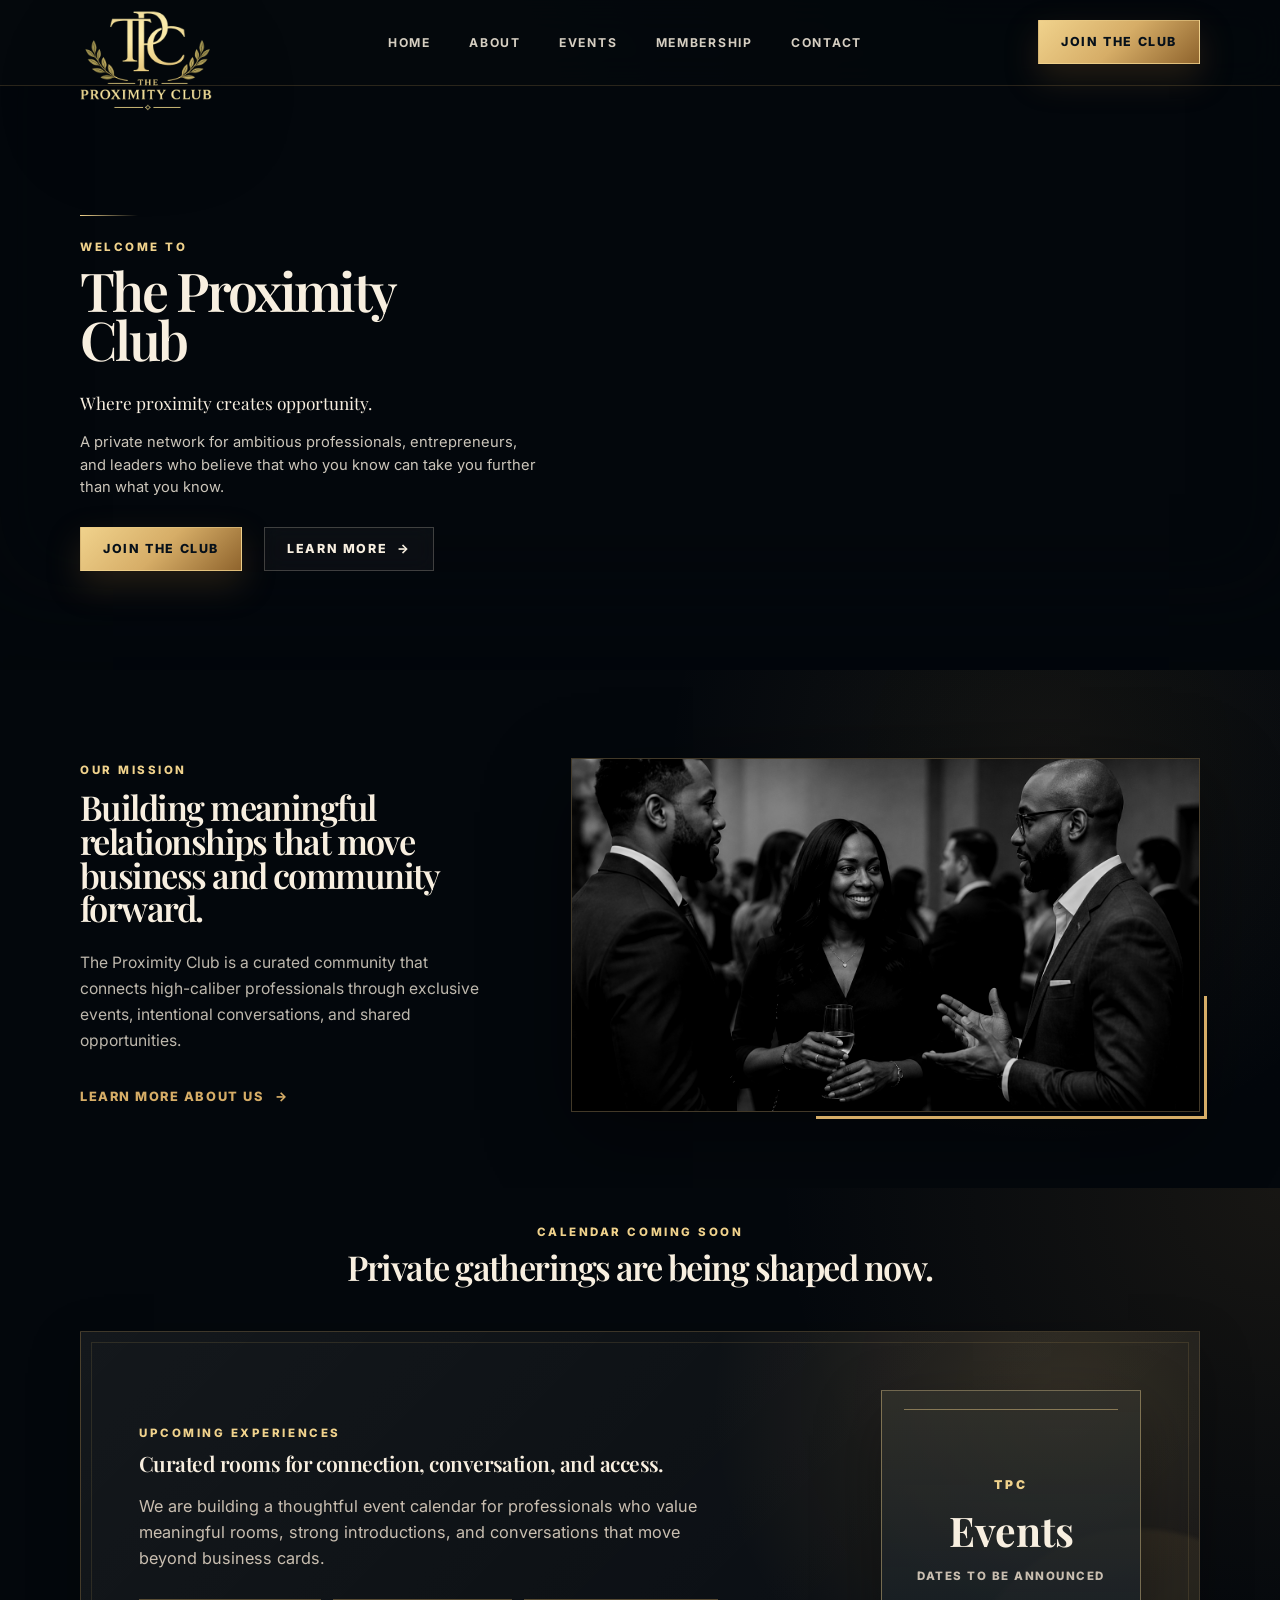
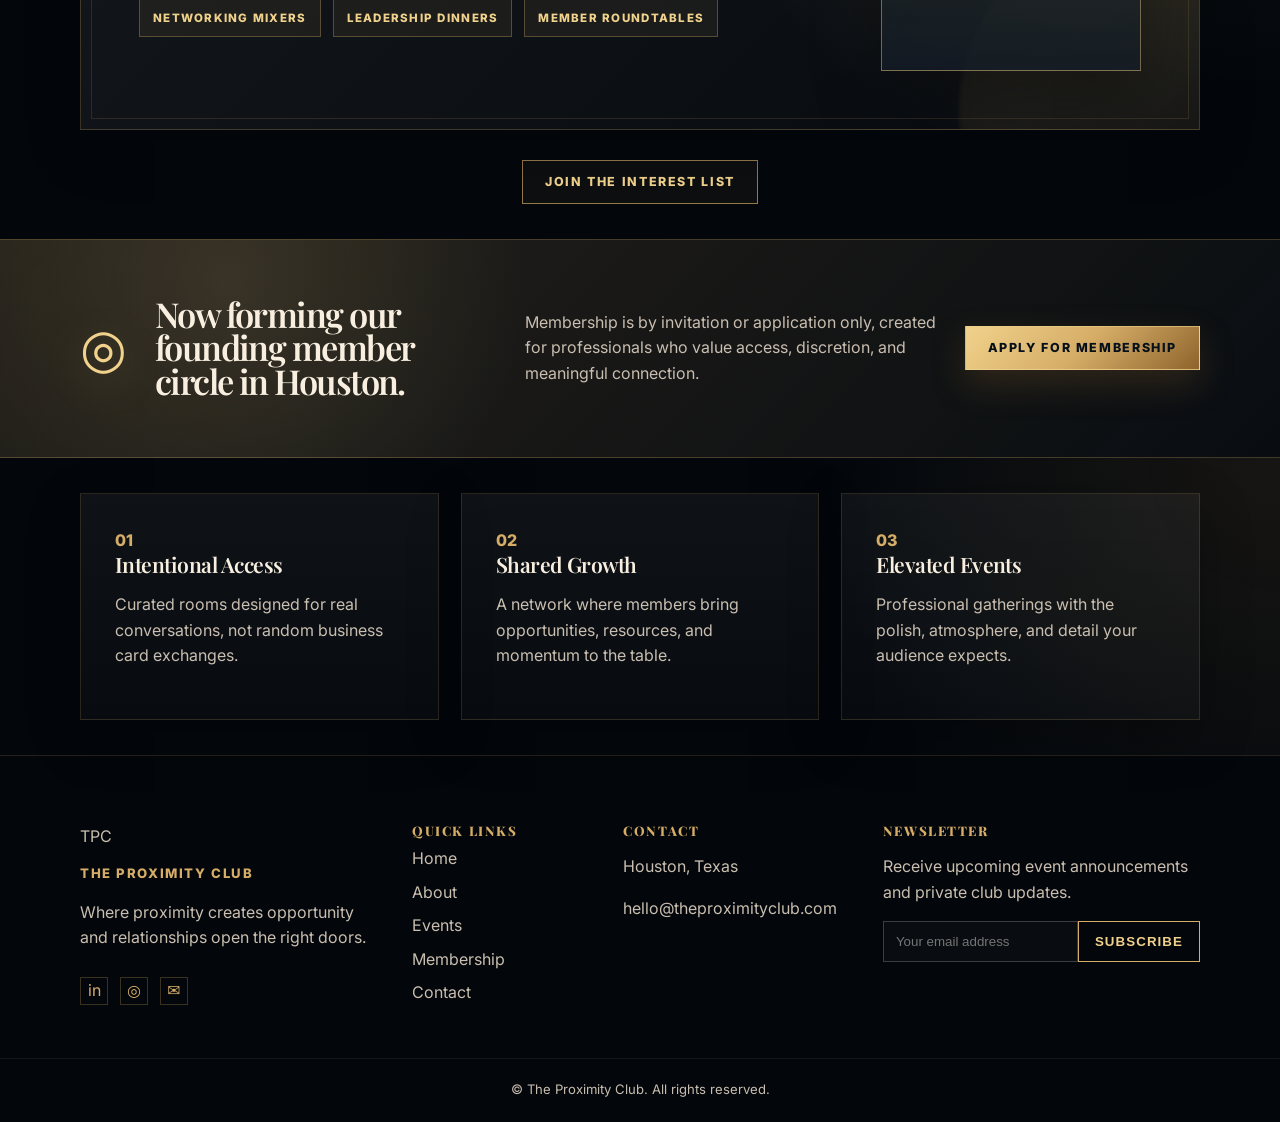
==== index.html @ 85648839 "Revise mission section, add image & .gitignore Update the About/Mission section content and layout: " ====
<!DOCTYPE html>
<html lang="en">
<head>
  <meta charset="UTF-8" />
  <meta name="viewport" content="width=device-width, initial-scale=1.0" />
  <meta name="description" content="The Proximity Club is a curated professional network built around meaningful relationships, intentional events, and shared opportunity." />
  <meta name="theme-color" content="#03070c" />
  <title>The Proximity Club</title>
  <link rel="preconnect" href="https://fonts.googleapis.com">
  <link rel="preconnect" href="https://fonts.gstatic.com" crossorigin>
  <link href="https://fonts.googleapis.com/css2?family=Inter:wght@400;500;600;700;800&family=Playfair+Display:wght@500;600;700&display=swap" rel="stylesheet">
  <link rel="stylesheet" href="styles.css" />
</head>
<body>
  <header class="site-header">
    <a class="brand brand-overlap" href="#home" aria-label="The Proximity Club Home">
      <img class="brand-logo" src="assets/goldLogo.png" alt="The Proximity Club" />
    </a>

    <button class="nav-toggle" aria-label="Open navigation" aria-expanded="false">☰</button>

    <nav class="site-nav" aria-label="Main navigation">
      <a href="#home">Home</a>
      <a href="#about">About</a>
      <a href="#events">Events</a>
      <a href="#membership">Membership</a>
      <a href="#contact">Contact</a>
    </nav>

    <a class="header-cta" href="#membership">Join the Club</a>
  </header>

  <main>
    <section id="home" class="hero section-dark">
      <video class="hero-video" autoplay muted loop playsinline aria-hidden="true">
        <source src="assets/websiteHomeVideo.mp4" type="video/mp4" />
      </video>
      <div class="hero-overlay"></div>
      <div class="hero-content reveal">
        <p class="eyebrow">Welcome to</p>
        <h1><span>The Proximity</span><span>Club</span></h1>
        <p class="hero-tagline">Where proximity creates opportunity.</p>
        <p class="hero-copy">A private network for ambitious professionals, entrepreneurs, and leaders who believe that who you know can take you further than what you know.</p>
        <div class="hero-actions">
          <a class="btn btn-primary" href="#membership">Join the Club</a>
          <a class="btn btn-ghost" href="#about">Learn More <span aria-hidden="true">→</span></a>
        </div>
      </div>
    </section>

    <section id="about" class="mission section-dark">
      <div class="section-shell mission-grid">
        <div class="mission-copy reveal">
          <p class="eyebrow">Our Mission</p>
          <h2>Building meaningful relationships that move business and community forward.</h2>
          <p>The Proximity Club is a curated community that connects high-caliber professionals through exclusive events, intentional conversations, and shared opportunities.</p>
          <a class="text-link" href="#membership">Learn More About Us <span aria-hidden="true">→</span></a>
        </div>

        <div class="mission-image-card reveal">
          <img src="assets/TPC_conversationImage.png" alt="Professionals networking at an upscale private event" />
        </div>
      </div>
    </section>

    <section id="events" class="events section-dark">
      <div class="section-shell reveal">
        <p class="eyebrow center">Calendar Coming Soon</p>
        <h2 class="center">Private gatherings are being shaped now.</h2>

        <div class="event-placeholder reveal">
          <div class="event-placeholder-main">
            <p class="eyebrow">Upcoming Experiences</p>
            <h3>Curated rooms for connection, conversation, and access.</h3>
            <p>
              We are building a thoughtful event calendar for professionals who value meaningful rooms, strong introductions, and conversations that move beyond business cards.
            </p>
            <div class="event-pill-row" aria-label="Planned event formats">
              <span>Networking Mixers</span>
              <span>Leadership Dinners</span>
              <span>Member Roundtables</span>
            </div>
          </div>

          <div class="event-placeholder-calendar" aria-hidden="true">
            <span class="calendar-label">TPC</span>
            <strong>Events</strong>
            <em>Dates To Be Announced</em>
          </div>
        </div>

        <div class="center button-row">
          <a class="btn btn-outline" href="#membership">Join the Interest List</a>
        </div>
      </div>
    </section>

    <section id="membership" class="membership-band">
      <div class="section-shell membership-content reveal">
        <div class="membership-icon" aria-hidden="true">◎</div>
        <h2>Now forming our founding member circle in Houston.</h2>
        <p>Membership is by invitation or application only, created for professionals who value access, discretion, and meaningful connection.</p>
        <a class="btn btn-primary" href="mailto:hello@theproximityclub.com?subject=Membership%20Interest%20-%20The%20Proximity%20Club">Apply for Membership</a>
      </div>
    </section>

    <section class="values section-dark">
      <div class="section-shell values-grid reveal">
        <article>
          <span>01</span>
          <h3>Intentional Access</h3>
          <p>Curated rooms designed for real conversations, not random business card exchanges.</p>
        </article>
        <article>
          <span>02</span>
          <h3>Shared Growth</h3>
          <p>A network where members bring opportunities, resources, and momentum to the table.</p>
        </article>
        <article>
          <span>03</span>
          <h3>Elevated Events</h3>
          <p>Professional gatherings with the polish, atmosphere, and detail your audience expects.</p>
        </article>
      </div>
    </section>
  </main>

  <footer id="contact" class="site-footer">
    <div class="footer-shell">
      <div>
        <div class="footer-logo">TPC</div>
        <p class="footer-brand">The Proximity Club</p>
        <p>Where proximity creates opportunity and relationships open the right doors.</p>
        <div class="social-row" aria-label="Social links">
          <a href="#" aria-label="LinkedIn">in</a>
          <a href="#" aria-label="Instagram">◎</a>
          <a href="mailto:hello@theproximityclub.com" aria-label="Email">✉</a>
        </div>
      </div>

      <div>
        <h3>Quick Links</h3>
        <a href="#home">Home</a>
        <a href="#about">About</a>
        <a href="#events">Events</a>
        <a href="#membership">Membership</a>
        <a href="#contact">Contact</a>
      </div>

      <div>
        <h3>Contact</h3>
        <p>Houston, Texas</p>
        <p><a href="mailto:hello@theproximityclub.com">hello@theproximityclub.com</a></p>
      </div>

      <div>
        <h3>Newsletter</h3>
        <p>Receive upcoming event announcements and private club updates.</p>
        <form class="newsletter" name="newsletter" onsubmit="return false;">
          <input type="email" placeholder="Your email address" aria-label="Email address" />
          <button type="submit">Subscribe</button>
        </form>
      </div>
    </div>
    <p class="copyright">© <span id="year"></span> The Proximity Club. All rights reserved.</p>
  </footer>

  <script src="script.js"></script>
</body>
</html>
---- styles.css ----
:root {
  --navy-950: #03070c;
  --navy-900: #07111b;
  --navy-800: #0d1a26;
  --navy-700: #122436;
  --cream: #f8efe0;
  --muted: #c9beb0;
  --muted-soft: #8f8578;
  --gold: #d6ad67;
  --gold-light: #f0d28c;
  --gold-dark: #8f642d;
  --line: rgba(214, 173, 103, 0.26);
  --line-soft: rgba(255, 255, 255, 0.09);
  --white: #ffffff;
  --shadow: 0 30px 90px rgba(0, 0, 0, 0.48);
  --shadow-soft: 0 18px 48px rgba(0, 0, 0, 0.28);
}

* { box-sizing: border-box; }
html { scroll-behavior: smooth; }
body {
  margin: 0;
  background:
    radial-gradient(circle at 18% 8%, rgba(214, 173, 103, 0.12), transparent 28%),
    radial-gradient(circle at 84% 24%, rgba(255, 255, 255, 0.045), transparent 30%),
    var(--navy-950);
  color: var(--cream);
  font-family: Inter, system-ui, -apple-system, BlinkMacSystemFont, "Segoe UI", sans-serif;
  line-height: 1.6;
}

a { color: inherit; text-decoration: none; }
img { max-width: 100%; display: block; }

::selection {
  background: rgba(214, 173, 103, 0.32);
  color: var(--cream);
}

.site-header {
  position: sticky;
  top: 0;
  z-index: 20;
  display: flex;
  align-items: center;
  justify-content: space-between;
  gap: 24px;
  padding: 14px max(28px, calc((100vw - 1120px) / 2));
  background: rgba(3, 7, 12, 0.88);
  border-bottom: 1px solid rgba(214, 173, 103, 0.18);
  backdrop-filter: blur(16px);
  overflow: visible;
  min-height: 76px;
}

.brand {
  display: inline-flex;
  align-items: center;
  gap: 14px;
  min-width: max-content;
  flex-shrink: 0;
  position: relative;
  z-index: 30;
}

.brand-overlap {
  align-self: flex-start;
  margin-top: -6px;
  margin-bottom: -38px;
}

.brand-wordmark {
  transform: translateY(-1px);
}

.brand-tpc {
  font-family: "Playfair Display", serif;
  color: var(--gold-light);
  font-size: clamp(2.1rem, 3.6vw, 3.15rem);
  line-height: 0.9;
  letter-spacing: -0.075em;
}
.brand-logo {
  display: block;
  width: 132px;
  height: auto;
  object-fit: contain;
  transform: translateY(2px);
  filter: drop-shadow(0 24px 42px rgba(0, 0, 0, 0.52));
  position: relative;
  z-index: 31;
}
.brand-divider {
  width: 1px;
  height: 34px;
  background: var(--gold);
  opacity: 0.58;
}
.brand-name {
  color: var(--gold-light);
  text-transform: uppercase;
  letter-spacing: 0.2em;
  font-weight: 700;
  font-size: 0.82rem;
  white-space: nowrap;
}

.site-nav {
  display: flex;
  align-items: center;
  gap: clamp(18px, 3vw, 40px);
  font-size: 0.76rem;
  text-transform: uppercase;
  font-weight: 700;
  letter-spacing: 0.14em;
}
.site-nav a { color: var(--cream); opacity: 0.86; transition: color .2s ease, opacity .2s ease; }
.site-nav a:hover { color: var(--gold); opacity: 1; }
.nav-toggle { display: none; background: none; color: var(--cream); border: 1px solid var(--line); font-size: 1.4rem; padding: 6px 10px; }

.header-cta, .btn {
  display: inline-flex;
  align-items: center;
  justify-content: center;
  gap: 10px;
  min-height: 44px;
  padding: 0 22px;
  text-transform: uppercase;
  letter-spacing: 0.13em;
  font-weight: 800;
  font-size: 0.78rem;
  transition: transform .2s ease, border-color .2s ease, background .2s ease, box-shadow .2s ease, color .2s ease;
}
.header-cta, .btn-primary {
  background: linear-gradient(135deg, var(--gold-light), var(--gold), var(--gold-dark));
  color: #06101a;
  border: 1px solid rgba(240, 210, 140, 0.7);
  box-shadow: 0 14px 34px rgba(143, 100, 45, 0.26);
}
.btn:hover, .header-cta:hover {
  transform: translateY(-2px);
  box-shadow: 0 18px 44px rgba(143, 100, 45, 0.34);
}
.btn-ghost {
  color: var(--cream);
  border: 1px solid rgba(248, 239, 224, 0.22);
  background: rgba(255, 255, 255, 0.035);
  backdrop-filter: blur(10px);
}
.btn-ghost:hover {
  border-color: rgba(214, 173, 103, 0.55);
  color: var(--gold-light);
}
.btn-outline {
  border: 1px solid rgba(214, 173, 103, 0.68);
  color: var(--gold-light);
  background: rgba(214, 173, 103, 0.04);
}
.btn-outline:hover {
  background: rgba(214, 173, 103, 0.11);
  border-color: var(--gold-light);
}

.section-dark { background: radial-gradient(circle at top right, rgba(201, 155, 85, 0.10), transparent 35%), var(--navy-950); }
.section-shell { width: min(1120px, calc(100% - 40px)); margin: 0 auto; }

.hero {
  position: relative;
  min-height: 585px;
  display: flex;
  align-items: center;
  padding: 94px max(32px, calc((100vw - 1120px) / 2)) 64px;
  overflow: hidden;
  isolation: isolate;
  margin-bottom: -1px;
}
.hero::before {
  content: "";
  position: absolute;
  inset: 0;
  background: var(--navy-950);
  z-index: 0;
}
.hero::after {
  content: "";
  position: absolute;
  inset: 0;
  border: none;
  background: linear-gradient(180deg, transparent 70%, rgba(3, 7, 12, 0.38) 86%, var(--navy-950) 100%);
  box-shadow: inset 0 -82px 80px rgba(3, 7, 12, 0.52);
  pointer-events: none;
  z-index: 3;
}
.hero-content {
  position: relative;
  max-width: 520px;
  padding-left: 0;
  z-index: 4;
}
.hero-content::before {
  content: "";
  display: block;
  width: 58px;
  height: 1px;
  margin-bottom: 22px;
  background: linear-gradient(90deg, var(--gold-light), transparent);
}
.eyebrow {
  color: var(--gold-light);
  text-transform: uppercase;
  letter-spacing: .22em;
  font-weight: 800;
  font-size: .72rem;
  margin: 0 0 10px;
}
h1, h2, h3 {
  margin: 0;
  line-height: 1.05;
}

h1, h2, h3 {
  font-family: "Playfair Display", serif;
  font-weight: 600;
}

h1 {
  font-size: clamp(3.35rem, 3.2vw, 5.6rem);
  line-height: 0.9;
  letter-spacing: -0.05em;
  max-width: 620px;
}

h1 span {
  display: block;
}

h2 {
  font-size: clamp(2.15rem, 1.2vw, 3.45rem);
  line-height: 0.98;
  letter-spacing: -0.045em;
}

h3 {
  font-size: clamp(1.32rem, 0.7vw, 1.65rem);
  line-height: 1.08;
  letter-spacing: -0.025em;
}

.events h2 {
  max-width: 780px;
  margin: 0 auto;
}
.hero-tagline {
  font-family: "Playfair Display", serif;
  font-size: clamp(1.08rem, .65vw, 1.35rem);
  line-height: 1.2;
  margin-top: 30px;
  color: var(--cream);
}
.hero-copy {
  color: rgba(248, 239, 224, 0.82);
  max-width: 460px;
  font-size: 0.92rem;
  line-height: 1.55;
  margin-top: 14px;
}
.hero-actions {
  display: flex;
  flex-wrap: wrap;
  gap: 22px;
  margin-top: 28px;
  align-items: center;
}

.mission, .events, .values { padding: 35px 0; }

.mission {
  position: relative;
  padding: 88px 0 76px;
  overflow: hidden;
}

.mission::before {
  content: "";
  position: absolute;
  inset: 0;
  background:
    radial-gradient(circle at 82% 18%, rgba(214, 173, 103, 0.08), transparent 34%),
    linear-gradient(180deg, rgba(3, 7, 12, 0.96), var(--navy-950));
  pointer-events: none;
}

.mission-grid {
  position: relative;
  display: grid;
  grid-template-columns: minmax(280px, 0.78fr) minmax(420px, 1.22fr);
  gap: clamp(44px, 7vw, 92px);
  align-items: center;
}

.two-column {
  display: grid;
  grid-template-columns: .95fr 1.15fr;
  gap: clamp(38px, 7vw, 86px);
  align-items: center;
}

.mission-copy {
  max-width: 460px;
}

.mission-copy h2 {
  margin-top: 12px;
}

.mission-copy p:not(.eyebrow) {
  color: rgba(248, 239, 224, 0.76);
  max-width: 430px;
  font-size: 0.98rem;
  line-height: 1.65;
  margin-top: 24px;
}

.text-link { display: inline-flex; gap: 12px; color: var(--gold); text-transform: uppercase; letter-spacing: .12em; font-weight: 800; font-size: .8rem; margin-top: 18px; }

.mission-image-card {
  position: relative;
  border: 1px solid rgba(214, 173, 103, 0.28);
  background: rgba(255, 255, 255, 0.02);
  box-shadow: 0 26px 80px rgba(0, 0, 0, 0.45);
  padding: 0;
}

.mission-image-card::after {
  content: "";
  position: absolute;
  right: -8px;
  bottom: -8px;
  width: 62%;
  height: 34%;
  border-right: 3px solid var(--gold);
  border-bottom: 3px solid var(--gold);
  pointer-events: none;
}

.mission-image-card img {
  width: 100%;
  display: block;
  aspect-ratio: 16 / 9;
  object-fit: cover;
  filter: grayscale(1) contrast(1.08) brightness(0.92);
}

.feature-card {
  border: 1px solid var(--line);
  padding: 10px;
  box-shadow: var(--shadow);
  background: linear-gradient(145deg, rgba(255,255,255,.08), rgba(255,255,255,.015));
}
.photo-placeholder {
  min-height: 390px;
  background-size: cover;
  background-position: center;
  filter: grayscale(.7) saturate(.75) contrast(1.05);
}
.networking-photo { background-image: url("https://images.unsplash.com/photo-1515169067865-5387ec356754?auto=format&fit=crop&w=1200&q=80"); }

.center { text-align: center; }
.event-grid {
  display: grid;
  grid-template-columns: 1fr;
  gap: 24px;
  margin-top: 46px;
}

.event-placeholder {
  position: relative;
  display: grid;
  grid-template-columns: 1.35fr .65fr;
  gap: clamp(28px, 5vw, 58px);
  align-items: center;
  overflow: hidden;
  min-height: 300px;
  margin-top: 46px;
  padding: clamp(32px, 5vw, 58px);
  border: 1px solid rgba(214, 173, 103, .24);
  background:
    linear-gradient(135deg, rgba(255,255,255,.07), rgba(255,255,255,.018)),
    radial-gradient(circle at 88% 18%, rgba(214, 173, 103, .18), transparent 34%),
    rgba(3, 7, 12, .54);
  box-shadow: var(--shadow-soft);
}
.event-placeholder::before {
  content: "";
  position: absolute;
  inset: 10px;
  border: 1px solid rgba(214, 173, 103, .14);
  pointer-events: none;
}
.event-placeholder::after {
  content: "";
  position: absolute;
  right: -120px;
  bottom: -160px;
  width: 360px;
  height: 360px;
  border-radius: 50%;
  background: rgba(214, 173, 103, .08);
  filter: blur(2px);
  pointer-events: none;
}
.event-placeholder-main {
  position: relative;
  z-index: 1;
  max-width: 690px;
}
.event-placeholder-main h3 {
  color: var(--cream);
}
.event-placeholder-main p:not(.eyebrow) {
  max-width: 590px;
  margin-top: 18px;
  color: var(--muted);
  font-size: 1.02rem;
}
.event-pill-row {
  display: flex;
  flex-wrap: wrap;
  gap: 12px;
  margin-top: 28px;
}
.event-pill-row span {
  border: 1px solid rgba(214, 173, 103, .32);
  background: rgba(214, 173, 103, .07);
  color: var(--gold-light);
  padding: 9px 13px;
  text-transform: uppercase;
  letter-spacing: .11em;
  font-size: .72rem;
  font-weight: 800;
}
.event-placeholder-calendar {
  position: relative;
  z-index: 1;
  justify-self: end;
  width: min(260px, 100%);
  aspect-ratio: 1 / 1.08;
  display: grid;
  align-content: center;
  justify-items: center;
  text-align: center;
  padding: 28px;
  border: 1px solid rgba(240, 210, 140, .42);
  background:
    linear-gradient(180deg, rgba(214, 173, 103, .17), rgba(255,255,255,.035)),
    rgba(7, 17, 27, .78);
  box-shadow: 0 24px 60px rgba(0, 0, 0, .34);
}
.event-placeholder-calendar::before {
  content: "";
  position: absolute;
  top: 18px;
  left: 22px;
  right: 22px;
  height: 1px;
  background: rgba(240, 210, 140, .46);
}
.calendar-label {
  color: var(--gold-light);
  text-transform: uppercase;
  letter-spacing: .22em;
  font-size: .76rem;
  font-weight: 900;
}
.event-placeholder-calendar strong {
  margin-top: 16px;
  font-family: "Playfair Display", serif;
  font-size: clamp(2rem, 3.2vw, 2.65rem);
  line-height: .94;
  color: var(--cream);
}
.event-placeholder-calendar em {
  margin-top: 18px;
  color: var(--muted);
  font-style: normal;
  text-transform: uppercase;
  letter-spacing: .13em;
  font-size: .72rem;
  font-weight: 800;
}
.button-row { margin-top: 30px; }

.membership-band {
  border-top: 1px solid var(--line);
  border-bottom: 1px solid var(--line);
  background:
    linear-gradient(135deg, rgba(214,173,103,.16), rgba(255,255,255,.025)),
    radial-gradient(circle at 18% 20%, rgba(240,210,140,.12), transparent 28%);
  padding: 54px 0;
}
.membership-content { display: grid; grid-template-columns: auto 1fr 1.2fr auto; gap: 28px; align-items: center; }
.membership-icon {
  color: var(--gold-light);
  font-size: 3.35rem;
  filter: drop-shadow(0 10px 22px rgba(214, 173, 103, 0.22));
}
.membership-content h2 { max-width: 520px; }
.membership-content p { color: var(--muted); }

.values-grid { display: grid; grid-template-columns: repeat(3, 1fr); gap: 22px; }
.values article {
  border: 1px solid rgba(214, 173, 103, .16);
  padding: 34px;
  background: linear-gradient(180deg, rgba(255,255,255,.048), rgba(255,255,255,.018));
  box-shadow: var(--shadow-soft);
  transition: transform .22s ease, border-color .22s ease;
}
.values article:hover {
  transform: translateY(-5px);
  border-color: rgba(214, 173, 103, .38);
}
.values span { color: var(--gold); font-weight: 800; }
.values p { color: var(--muted); }

.site-footer {
  background: #03060a;
  border-top: 1px solid rgba(214, 173, 103, .16);
  padding: 68px 0 22px;
  color: var(--muted);
}
.footer-shell { width: min(1120px, calc(100% - 40px)); margin: 0 auto; display: grid; grid-template-columns: 1.2fr .7fr .9fr 1.2fr; gap: 42px; }
.footer-brand, .site-footer h3 { color: var(--gold); text-transform: uppercase; letter-spacing: .12em; font-size: .82rem; font-weight: 800; }
.site-footer a { display: block; margin: 8px 0; color: var(--muted); }
.social-row { display: flex; gap: 12px; margin-top: 18px; }
.social-row a { display: inline-flex; align-items: center; justify-content: center; width: 28px; height: 28px; border: 1px solid var(--line); color: var(--gold); transition: background .2s ease, color .2s ease, transform .2s ease; }
.social-row a:hover {
  background: rgba(214, 173, 103, .12);
  color: var(--gold-light);
  transform: translateY(-2px);
}
.newsletter { display: flex; margin-top: 16px; }
.newsletter input { flex: 1; min-width: 0; background: rgba(255,255,255,.025); border: 1px solid rgba(255,255,255,.2); color: var(--cream); padding: 12px; }
.newsletter button { background: transparent; color: var(--gold-light); border: 1px solid var(--gold); padding: 0 16px; text-transform: uppercase; font-weight: 800; letter-spacing: .08em; }
.copyright { text-align: center; border-top: 1px solid rgba(255,255,255,.07); margin: 44px auto 0; padding-top: 20px; font-size: .82rem; }

.reveal { opacity: 1; transform: none; transition: opacity .7s ease, transform .7s ease; }

.hero-video {
  position: absolute;
  inset: 0;
  display: block;
  width: 100%;
  height: 100%;
  object-fit: cover;
  z-index: 1;
  filter: saturate(1.02) contrast(1.02) brightness(1.08);
}

.hero-overlay {
  position: absolute;
  inset: 0;
  z-index: 2;
  background:
    linear-gradient(90deg, rgba(3,7,12,.92) 0%, rgba(3,7,12,.78) 34%, rgba(3,7,12,.36) 62%, rgba(3,7,12,.14) 100%),
    linear-gradient(0deg, var(--navy-950) 0%, rgba(3,7,12,.55) 19%, transparent 48%);
  pointer-events: none;
}

@media (max-width: 900px) {
  .site-header {
    flex-wrap: wrap;
    justify-content: center;
    min-height: 84px;
    position: sticky;
  }
  .site-header {
    padding-left: 28px;
    padding-right: 28px;
  }
  .nav-toggle {
    display: inline-block;
    margin-left: auto;
    position: relative;
    z-index: 40;
  }
  .site-nav, .header-cta { display: none; width: 100%; }
  .site-nav.open { display: grid; gap: 16px; padding: 16px 0; }
  .header-cta.open { display: inline-flex; width: max-content; }
  .two-column, .mission-grid, .event-grid, .event-placeholder, .membership-content, .values-grid, .footer-shell { grid-template-columns: 1fr; }
  .hero { min-height: 620px; padding: 76px 28px 64px; }
  .hero::after { inset: 14px; }
  h1 { font-size: clamp(3.05rem, 14vw, 4.8rem); }
  h2 { font-size: clamp(2rem, 9vw, 3.15rem); }
  h3 { font-size: clamp(1.2rem, 6vw, 1.5rem); }
  .mission {
    padding: 72px 0 64px;
  }
  .mission-grid {
    gap: 36px;
  }
  .mission-copy {
    max-width: 100%;
  }
  .mission-image-card::after {
    right: -5px;
    bottom: -5px;
  }
  .newsletter { flex-direction: column; gap: 10px; }
  .newsletter button { min-height: 44px; }
  .brand {
    position: absolute;
    left: 50%;
    top: 10px;
    transform: translateX(-50%);
    z-index: 35;
  }
  .brand-overlap {
    margin-top: 0;
    margin-bottom: -28px;
  }
  .brand-logo {
    width: 104px;
    transform: translateY(16px);
  }
  .event-placeholder-calendar { justify-self: start; width: min(240px, 100%); }
}
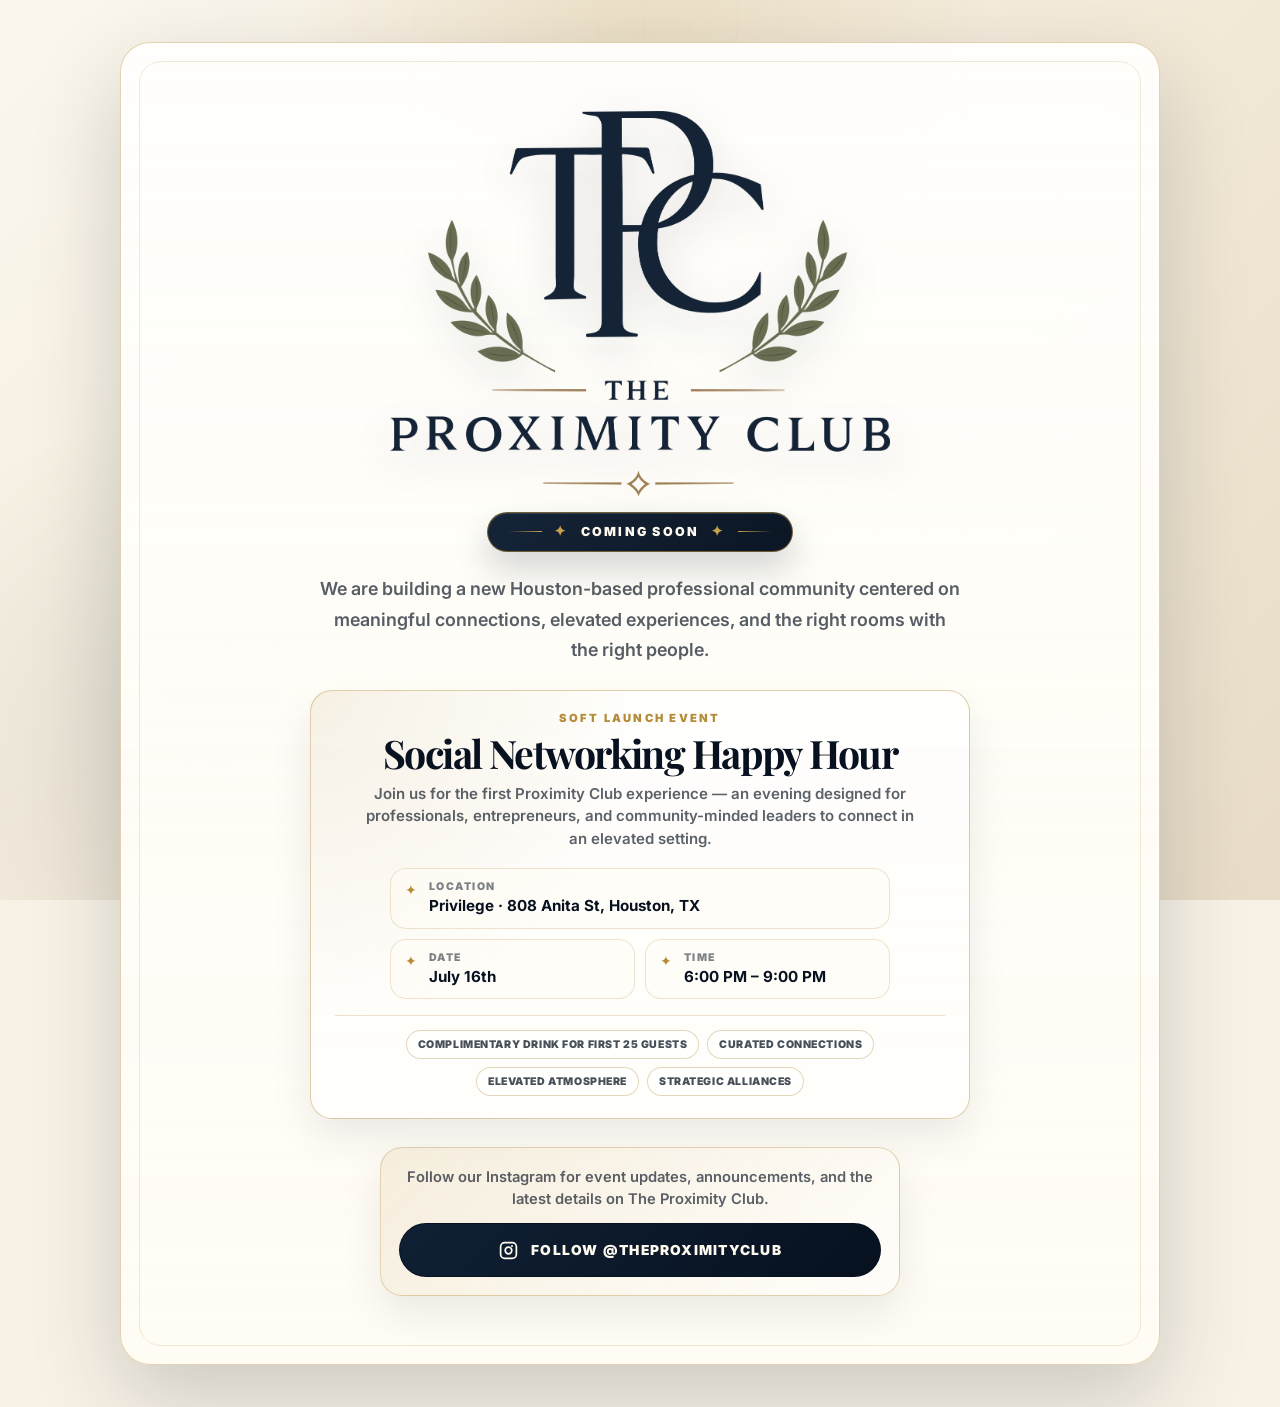
==== commit 729df725: "Revamp landing page & add logo assets Replace the multi-section site with a single, styled "Coming S" ====
--- a/index.html
+++ b/index.html
@@ -3,168 +3,689 @@
 <head>
   <meta charset="UTF-8" />
   <meta name="viewport" content="width=device-width, initial-scale=1.0" />
-  <meta name="description" content="The Proximity Club is a curated professional network built around meaningful relationships, intentional events, and shared opportunity." />
+  <meta name="description" content="The Proximity Club is a curated professional network in Houston built around meaningful relationships, intentional events, and shared opportunity." />
   <meta name="theme-color" content="#03070c" />
-  <title>The Proximity Club</title>
+  <title>The Proximity Club | Coming Soon</title>
   <link rel="preconnect" href="https://fonts.googleapis.com">
   <link rel="preconnect" href="https://fonts.gstatic.com" crossorigin>
   <link href="https://fonts.googleapis.com/css2?family=Inter:wght@400;500;600;700;800&family=Playfair+Display:wght@500;600;700&display=swap" rel="stylesheet">
-  <link rel="stylesheet" href="styles.css" />
+  <style>
+    :root {
+      --navy: #07111f;
+      --navy-soft: #102034;
+      --navy-card: rgba(255, 252, 244, 0.86);
+      --gold: #b58b38;
+      --gold-soft: #c8a24a;
+      --cream: #f8f2e6;
+      --cream-deep: #efe4d0;
+      --ink: #07111f;
+      --muted: rgba(7, 17, 31, 0.68);
+      --line: rgba(181, 139, 56, 0.38);
+    }
+
+    * {
+      box-sizing: border-box;
+      margin: 0;
+      padding: 0;
+    }
+
+    html {
+      min-height: 100%;
+      scroll-behavior: smooth;
+    }
+
+    body {
+      min-height: 100vh;
+      font-family: "Inter", Arial, sans-serif;
+      color: var(--ink);
+      background: var(--cream);
+      overflow-x: hidden;
+    }
+
+    body::before {
+      content: "";
+      position: fixed;
+      inset: 0;
+      z-index: -3;
+      background:
+        radial-gradient(circle at 50% 8%, rgba(181, 139, 56, 0.18), transparent 34%),
+        radial-gradient(circle at 16% 82%, rgba(7, 17, 31, 0.08), transparent 26%),
+        linear-gradient(135deg, #fbf7ee 0%, #f3ead9 52%, #e8dcc6 100%);
+    }
+
+    body::after {
+      content: "";
+      position: fixed;
+      inset: 0;
+      z-index: -2;
+      pointer-events: none;
+      background:
+        linear-gradient(rgba(7, 17, 31, 0.035) 1px, transparent 1px),
+        linear-gradient(90deg, rgba(7, 17, 31, 0.035) 1px, transparent 1px);
+      background-size: 46px 46px;
+      mask-image: radial-gradient(circle at center, black, transparent 76%);
+    }
+
+    .coming-soon-page {
+      min-height: 100vh;
+      display: flex;
+      align-items: center;
+      justify-content: center;
+      padding: 42px 20px;
+      position: relative;
+    }
+
+    .coming-soon-page::before {
+      content: "";
+      position: absolute;
+      inset: auto 8% 8% 8%;
+      height: 1px;
+      background: linear-gradient(90deg, transparent, rgba(181, 139, 56, 0.46), transparent);
+    }
+
+    .coming-soon-card {
+      width: min(1040px, 100%);
+      position: relative;
+      text-align: center;
+      padding: clamp(32px, 6vw, 68px);
+      border: 1px solid var(--line);
+      border-radius: 30px;
+      background:
+        linear-gradient(180deg, rgba(255, 255, 255, 0.72), rgba(255, 252, 244, 0.9)),
+        var(--navy-card);
+      box-shadow: 0 34px 90px rgba(7, 17, 31, 0.18);
+      overflow: hidden;
+    }
+
+    .coming-soon-card::before {
+      content: "";
+      position: absolute;
+      inset: 18px;
+      border: 1px solid rgba(181, 139, 56, 0.18);
+      border-radius: 22px;
+      pointer-events: none;
+    }
+
+    .logo-wrap {
+      position: relative;
+      z-index: 1;
+      display: flex;
+      justify-content: center;
+      margin-bottom: 14px;
+    }
+
+    .logo {
+      width: clamp(280px, 44vw, 500px);
+      height: auto;
+      display: block;
+      filter: drop-shadow(0 14px 20px rgba(7, 17, 31, 0.12));
+    }
+
+    .eyebrow {
+      position: relative;
+      z-index: 1;
+      margin-bottom: 18px;
+      color: var(--gold-soft);
+      font-size: 0.78rem;
+      font-weight: 700;
+      letter-spacing: 0.25em;
+      line-height: 1.6;
+      text-transform: uppercase;
+    }
+
+    h1 {
+      position: relative;
+      z-index: 1;
+      max-width: 780px;
+      margin: 0 auto 18px;
+      font-family: "Playfair Display", Georgia, serif;
+      font-size: clamp(3rem, 7.5vw, 6.2rem);
+      font-weight: 600;
+      color: var(--ink);
+      line-height: 0.95;
+      letter-spacing: -0.045em;
+    }
+
+    h1 span {
+      display: block;
+    }
+
+    h1 .accent {
+      color: var(--gold);
+      font-style: italic;
+      letter-spacing: -0.05em;
+    }
+
+    .status-badge {
+      position: relative;
+      z-index: 2;
+      display: inline-flex;
+      align-items: center;
+      justify-content: center;
+      gap: 12px;
+      margin: 2px auto 22px;
+      padding: 11px 20px 12px;
+      border: 1px solid rgba(181, 139, 56, 0.56);
+      border-radius: 999px;
+      color: #fffaf0;
+      background:
+        linear-gradient(135deg, rgba(16, 32, 52, 0.98), rgba(7, 17, 31, 0.98));
+      box-shadow:
+        0 16px 34px rgba(7, 17, 31, 0.18),
+        inset 0 1px 0 rgba(255, 255, 255, 0.12);
+      font-size: 0.78rem;
+      font-weight: 900;
+      letter-spacing: 0.18em;
+      text-transform: uppercase;
+    }
+
+    .status-badge::before,
+    .status-badge::after {
+      content: "";
+      width: 34px;
+      height: 1px;
+      background: linear-gradient(90deg, transparent, var(--gold-soft));
+    }
+
+    .status-badge::after {
+      background: linear-gradient(90deg, var(--gold-soft), transparent);
+    }
+
+    .status-badge .spark {
+      color: var(--gold-soft);
+      font-size: 0.9rem;
+      line-height: 1;
+      transform: translateY(-1px);
+    }
+
+    .statement {
+      position: relative;
+      z-index: 1;
+      max-width: 640px;
+      margin: 0 auto;
+      color: var(--muted);
+      font-size: clamp(1rem, 2vw, 1.12rem);
+      line-height: 1.7;
+      font-weight: 600;
+    }
+
+    .divider {
+      position: relative;
+      z-index: 1;
+      width: 92px;
+      height: 1px;
+      margin: 28px auto;
+      background: linear-gradient(90deg, transparent, var(--gold), transparent);
+    }
+
+    .launch-note {
+      position: relative;
+      z-index: 1;
+      width: fit-content;
+      max-width: 100%;
+      margin: 26px auto 0;
+      padding: 10px 16px;
+      border: 1px solid rgba(200, 162, 74, 0.32);
+      border-radius: 999px;
+      color: rgba(247, 241, 227, 0.82);
+      background: rgba(255, 255, 255, 0.035);
+      font-size: 0.78rem;
+      font-weight: 800;
+      letter-spacing: 0.1em;
+      text-transform: uppercase;
+    }
+
+    .pill {
+      border: 1px solid rgba(200, 162, 74, 0.35);
+      border-radius: 999px;
+      padding: 10px 16px;
+      color: rgba(247, 241, 227, 0.82);
+      background: rgba(255, 255, 255, 0.04);
+      font-size: 0.78rem;
+      font-weight: 700;
+      letter-spacing: 0.08em;
+      text-transform: uppercase;
+    }
+
+    .event-announcement {
+      position: relative;
+      z-index: 1;
+      width: min(660px, 100%);
+      margin: 24px auto 0;
+      padding: 20px 24px 22px;
+      border: 1px solid rgba(181, 139, 56, 0.42);
+      border-radius: 22px;
+      background:
+        radial-gradient(circle at top left, rgba(181, 139, 56, 0.12), transparent 42%),
+        rgba(255, 255, 255, 0.58);
+      text-align: center;
+      box-shadow: 0 18px 42px rgba(7, 17, 31, 0.08);
+    }
+
+    .event-kicker {
+      margin-bottom: 8px;
+      color: var(--gold);
+      font-size: 0.7rem;
+      font-weight: 900;
+      letter-spacing: 0.2em;
+      text-transform: uppercase;
+    }
+
+    .event-announcement h2 {
+      max-width: 560px;
+      margin: 0 auto 10px;
+      font-family: "Playfair Display", Georgia, serif;
+      color: var(--ink);
+      font-size: clamp(1.65rem, 3.5vw, 2.45rem);
+      line-height: 1.02;
+      letter-spacing: -0.04em;
+    }
+
+    .event-summary {
+      max-width: 560px;
+      margin: 0 auto 16px;
+      color: rgba(7, 17, 31, 0.66);
+      font-size: 0.94rem;
+      line-height: 1.5;
+      font-weight: 600;
+    }
+
+    .event-details-list {
+      display: grid;
+      grid-template-columns: repeat(2, minmax(0, 1fr));
+      gap: 10px;
+      max-width: 500px;
+      margin: 18px auto 16px;
+      padding: 0;
+      list-style: none;
+      text-align: left;
+    }
+
+    .event-detail {
+      position: relative;
+      display: grid;
+      grid-template-columns: auto 1fr;
+      column-gap: 12px;
+      align-items: start;
+      padding: 11px 14px;
+      border: 1px solid rgba(181, 139, 56, 0.22);
+      border-radius: 16px;
+      background: rgba(255, 252, 244, 0.58);
+    }
+
+    .event-detail-wide {
+      grid-column: 1 / -1;
+    }
+
+    .event-detail::before {
+      content: "✦";
+      grid-row: 1 / span 2;
+      color: var(--gold);
+      font-size: 0.86rem;
+      line-height: 1.2;
+      transform: translateY(2px);
+    }
+
+    .event-detail span {
+      display: block;
+      margin-bottom: 3px;
+      color: rgba(7, 17, 31, 0.52);
+      font-size: 0.66rem;
+      font-weight: 900;
+      letter-spacing: 0.14em;
+      text-transform: uppercase;
+    }
+
+    .event-detail strong {
+      display: block;
+      color: var(--ink);
+      font-size: 0.95rem;
+      line-height: 1.32;
+    }
+
+    .event-perks {
+      display: flex;
+      justify-content: center;
+      flex-wrap: wrap;
+      gap: 8px;
+      margin-top: 12px;
+      padding-top: 14px;
+      border-top: 1px solid rgba(181, 139, 56, 0.26);
+    }
+
+    .event-perks span {
+      border: 1px solid rgba(181, 139, 56, 0.34);
+      border-radius: 999px;
+      padding: 7px 11px;
+      color: rgba(7, 17, 31, 0.74);
+      background: rgba(255, 255, 255, 0.52);
+      font-size: 0.66rem;
+      font-weight: 900;
+      letter-spacing: 0.055em;
+      text-transform: uppercase;
+    }
+
+    .instagram-feature {
+      position: relative;
+      z-index: 1;
+      width: min(520px, 100%);
+      margin: 28px auto 0;
+      padding: 18px;
+      border: 1px solid rgba(181, 139, 56, 0.36);
+      border-radius: 22px;
+      background:
+        linear-gradient(135deg, rgba(181, 139, 56, 0.12), rgba(255, 255, 255, 0.5)),
+        rgba(255, 252, 244, 0.64);
+      box-shadow: 0 18px 42px rgba(7, 17, 31, 0.08);
+    }
+
+    .instagram-feature p {
+      margin-bottom: 12px;
+      color: rgba(7, 17, 31, 0.66);
+      font-size: 0.92rem;
+      line-height: 1.55;
+      font-weight: 600;
+    }
+
+    .instagram-feature-link {
+      display: inline-flex;
+      align-items: center;
+      justify-content: center;
+      gap: 12px;
+      width: 100%;
+      min-height: 54px;
+      border-radius: 999px;
+      color: #fffaf0;
+      background: linear-gradient(135deg, #102034, #07111f);
+      border: 1px solid rgba(7, 17, 31, 0.88);
+      font-size: 0.86rem;
+      font-weight: 900;
+      letter-spacing: 0.09em;
+      text-transform: uppercase;
+      text-decoration: none;
+      transition: transform 180ms ease, box-shadow 180ms ease;
+    }
+
+    .instagram-feature-link:hover {
+      transform: translateY(-2px);
+      box-shadow: 0 12px 28px rgba(7, 17, 31, 0.18);
+    }
+
+    .instagram-feature-link svg {
+      width: 21px;
+      height: 21px;
+      flex: 0 0 auto;
+      display: block;
+    }
+
+    .actions {
+      position: relative;
+      z-index: 1;
+      display: flex;
+      justify-content: center;
+      gap: 12px;
+      flex-wrap: wrap;
+      margin-top: 28px;
+    }
+
+    .btn {
+      display: inline-flex;
+      align-items: center;
+      justify-content: center;
+      min-height: 46px;
+      padding: 0 20px;
+      border-radius: 999px;
+      font-size: 0.8rem;
+      font-weight: 800;
+      letter-spacing: 0.08em;
+      text-transform: uppercase;
+      text-decoration: none;
+      transition: transform 180ms ease, border-color 180ms ease, background 180ms ease;
+    }
+
+    .btn:hover {
+      transform: translateY(-2px);
+    }
+
+    .btn-primary {
+      color: #07111f;
+      background: linear-gradient(135deg, var(--gold-soft), var(--gold));
+      border: 1px solid rgba(231, 200, 109, 0.8);
+    }
+
+    .btn-ghost {
+      color: var(--cream);
+      border: 1px solid rgba(247, 241, 227, 0.24);
+      background: rgba(255, 255, 255, 0.035);
+    }
+
+    .footer-note {
+      position: relative;
+      z-index: 1;
+      margin-top: 36px;
+      color: rgba(247, 241, 227, 0.52);
+      font-size: 0.76rem;
+      font-weight: 700;
+      letter-spacing: 0.16em;
+      text-transform: uppercase;
+    }
+
+    @media (max-width: 640px) {
+      .coming-soon-page {
+        min-height: auto;
+        padding: 8px;
+        align-items: flex-start;
+      }
+
+      .coming-soon-card {
+        min-height: auto;
+        display: block;
+        padding: 16px 10px 14px;
+        border-radius: 20px;
+      }
+
+      .coming-soon-card::before {
+        inset: 7px;
+        border-radius: 15px;
+      }
+
+      h1 {
+        letter-spacing: -0.04em;
+      }
+
+      .logo {
+        width: clamp(170px, 58vw, 230px);
+      }
+
+      .logo-wrap {
+        margin-bottom: 6px;
+      }
+
+      .statement {
+        display: none;
+      }
+
+      .status-badge {
+        gap: 6px;
+        margin-bottom: 10px;
+        padding: 7px 11px 8px;
+        font-size: 0.58rem;
+        letter-spacing: 0.1em;
+      }
+
+      .status-badge::before,
+      .status-badge::after {
+        width: 14px;
+      }
+
+      .actions {
+        gap: 10px;
+      }
+
+      .pill,
+      .btn {
+        width: 100%;
+        max-width: 320px;
+      }
+
+      .event-announcement {
+        margin-top: 10px;
+        padding: 12px 10px;
+        border-radius: 16px;
+      }
+
+      .event-kicker {
+        margin-bottom: 5px;
+        font-size: 0.58rem;
+        letter-spacing: 0.14em;
+      }
+
+      .event-announcement h2 {
+        max-width: 310px;
+        font-size: clamp(1.32rem, 6.6vw, 1.65rem);
+        line-height: 1.02;
+        margin-bottom: 7px;
+      }
+
+      .event-summary {
+        display: none;
+      }
+
+      .event-details-list {
+        grid-template-columns: repeat(2, minmax(0, 1fr));
+        gap: 6px;
+        max-width: 100%;
+        margin: 10px auto 9px;
+      }
+
+      .event-detail-wide {
+        grid-column: 1 / -1;
+      }
+
+      .event-detail {
+        column-gap: 8px;
+        padding: 8px 9px;
+        border-radius: 12px;
+      }
+
+      .event-detail::before {
+        font-size: 0.68rem;
+      }
+
+      .event-detail span {
+        margin-bottom: 1px;
+        font-size: 0.55rem;
+        letter-spacing: 0.1em;
+      }
+
+      .event-detail strong {
+        font-size: 0.78rem;
+        line-height: 1.2;
+      }
+
+      .event-perks {
+        display: grid;
+        grid-template-columns: repeat(2, minmax(0, 1fr));
+        gap: 6px;
+        margin-top: 8px;
+        padding-top: 9px;
+      }
+
+      .event-perks span {
+        width: 100%;
+        text-align: center;
+        font-size: 0.52rem;
+        letter-spacing: 0.035em;
+        padding: 6px 6px;
+        line-height: 1.15;
+      }
+
+      .instagram-feature {
+        margin-top: 10px;
+        padding: 10px;
+        border-radius: 16px;
+      }
+
+      .instagram-feature p {
+        margin-bottom: 8px;
+        font-size: 0.78rem;
+        line-height: 1.3;
+      }
+
+      .instagram-feature-link {
+        min-height: 42px;
+        gap: 8px;
+        font-size: 0.66rem;
+        letter-spacing: 0.045em;
+        padding: 0 10px;
+      }
+
+      .instagram-feature-link svg {
+        width: 16px;
+        height: 16px;
+      }
+    }
+  </style>
 </head>
 <body>
-  <header class="site-header">
-    <a class="brand brand-overlap" href="#home" aria-label="The Proximity Club Home">
-      <img class="brand-logo" src="assets/goldLogo.png" alt="The Proximity Club" />
-    </a>
-
-    <button class="nav-toggle" aria-label="Open navigation" aria-expanded="false">☰</button>
-
-    <nav class="site-nav" aria-label="Main navigation">
-      <a href="#home">Home</a>
-      <a href="#about">About</a>
-      <a href="#events">Events</a>
-      <a href="#membership">Membership</a>
-      <a href="#contact">Contact</a>
-    </nav>
-
-    <a class="header-cta" href="#membership">Join the Club</a>
-  </header>
-
-  <main>
-    <section id="home" class="hero section-dark">
-      <video class="hero-video" autoplay muted loop playsinline aria-hidden="true">
-        <source src="assets/websiteHomeVideo.mp4" type="video/mp4" />
-      </video>
-      <div class="hero-overlay"></div>
-      <div class="hero-content reveal">
-        <p class="eyebrow">Welcome to</p>
-        <h1><span>The Proximity</span><span>Club</span></h1>
-        <p class="hero-tagline">Where proximity creates opportunity.</p>
-        <p class="hero-copy">A private network for ambitious professionals, entrepreneurs, and leaders who believe that who you know can take you further than what you know.</p>
-        <div class="hero-actions">
-          <a class="btn btn-primary" href="#membership">Join the Club</a>
-          <a class="btn btn-ghost" href="#about">Learn More <span aria-hidden="true">→</span></a>
+  <main class="coming-soon-page" id="home">
+    <section class="coming-soon-card" aria-labelledby="coming-soon-title">
+      <div class="logo-wrap">
+        <img class="logo" src="assets/TPC_logo.png" alt="The Proximity Club logo" />
+      </div>
+
+      <div class="status-badge" id="coming-soon-title" aria-label="Coming soon">
+        <span class="spark" aria-hidden="true">✦</span>
+        <span>Coming Soon</span>
+        <span class="spark" aria-hidden="true">✦</span>
+      </div>
+
+      <p class="statement">
+        We are building a new Houston-based professional community centered on meaningful connections,
+        elevated experiences, and the right rooms with the right people.
+      </p>
+
+      <section class="event-announcement" aria-labelledby="event-title">
+        <p class="event-kicker">Soft Launch Event</p>
+        <h2 id="event-title">Social Networking Happy&nbsp;Hour</h2>
+        <p class="event-summary">
+          Join us for the first Proximity Club experience — an evening designed for professionals,
+          entrepreneurs, and community-minded leaders to connect in an elevated setting.
+        </p>
+
+        <ul class="event-details-list" aria-label="Event details">
+          <li class="event-detail event-detail-wide">
+            <span>Location</span>
+            <strong>Privilege · 808 Anita St, Houston, TX</strong>
+          </li>
+          <li class="event-detail">
+            <span>Date</span>
+            <strong>July 16th</strong>
+          </li>
+          <li class="event-detail">
+            <span>Time</span>
+            <strong>6:00 PM – 9:00 PM</strong>
+          </li>
+        </ul>
+
+        <div class="event-perks" aria-label="Event highlights">
+          <span>Complimentary drink for first 25 guests</span>
+          <span>Curated connections</span>
+          <span>Elevated atmosphere</span>
+          <span>Strategic alliances</span>
         </div>
-      </div>
-    </section>
-
-    <section id="about" class="mission section-dark">
-      <div class="section-shell mission-grid">
-        <div class="mission-copy reveal">
-          <p class="eyebrow">Our Mission</p>
-          <h2>Building meaningful relationships that move business and community forward.</h2>
-          <p>The Proximity Club is a curated community that connects high-caliber professionals through exclusive events, intentional conversations, and shared opportunities.</p>
-          <a class="text-link" href="#membership">Learn More About Us <span aria-hidden="true">→</span></a>
-        </div>
-
-        <div class="mission-image-card reveal">
-          <img src="assets/TPC_conversationImage.png" alt="Professionals networking at an upscale private event" />
-        </div>
-      </div>
-    </section>
-
-    <section id="events" class="events section-dark">
-      <div class="section-shell reveal">
-        <p class="eyebrow center">Calendar Coming Soon</p>
-        <h2 class="center">Private gatherings are being shaped now.</h2>
-
-        <div class="event-placeholder reveal">
-          <div class="event-placeholder-main">
-            <p class="eyebrow">Upcoming Experiences</p>
-            <h3>Curated rooms for connection, conversation, and access.</h3>
-            <p>
-              We are building a thoughtful event calendar for professionals who value meaningful rooms, strong introductions, and conversations that move beyond business cards.
-            </p>
-            <div class="event-pill-row" aria-label="Planned event formats">
-              <span>Networking Mixers</span>
-              <span>Leadership Dinners</span>
-              <span>Member Roundtables</span>
-            </div>
-          </div>
-
-          <div class="event-placeholder-calendar" aria-hidden="true">
-            <span class="calendar-label">TPC</span>
-            <strong>Events</strong>
-            <em>Dates To Be Announced</em>
-          </div>
-        </div>
-
-        <div class="center button-row">
-          <a class="btn btn-outline" href="#membership">Join the Interest List</a>
-        </div>
-      </div>
-    </section>
-
-    <section id="membership" class="membership-band">
-      <div class="section-shell membership-content reveal">
-        <div class="membership-icon" aria-hidden="true">◎</div>
-        <h2>Now forming our founding member circle in Houston.</h2>
-        <p>Membership is by invitation or application only, created for professionals who value access, discretion, and meaningful connection.</p>
-        <a class="btn btn-primary" href="mailto:hello@theproximityclub.com?subject=Membership%20Interest%20-%20The%20Proximity%20Club">Apply for Membership</a>
-      </div>
-    </section>
-
-    <section class="values section-dark">
-      <div class="section-shell values-grid reveal">
-        <article>
-          <span>01</span>
-          <h3>Intentional Access</h3>
-          <p>Curated rooms designed for real conversations, not random business card exchanges.</p>
-        </article>
-        <article>
-          <span>02</span>
-          <h3>Shared Growth</h3>
-          <p>A network where members bring opportunities, resources, and momentum to the table.</p>
-        </article>
-        <article>
-          <span>03</span>
-          <h3>Elevated Events</h3>
-          <p>Professional gatherings with the polish, atmosphere, and detail your audience expects.</p>
-        </article>
-      </div>
+      </section>
+
+      <div class="instagram-feature">
+        <p>Follow our Instagram for event updates, announcements, and the latest details on The Proximity Club.</p>
+        <a class="instagram-feature-link" href="https://www.instagram.com/theproximityclub/?utm_source=ig_web_button_share_sheet" target="_blank" rel="noopener noreferrer" aria-label="Follow The Proximity Club on Instagram">
+          <svg viewBox="0 0 24 24" aria-hidden="true" focusable="false">
+            <path fill="currentColor" d="M7.75 2h8.5A5.76 5.76 0 0 1 22 7.75v8.5A5.76 5.76 0 0 1 16.25 22h-8.5A5.76 5.76 0 0 1 2 16.25v-8.5A5.76 5.76 0 0 1 7.75 2Zm0 2A3.75 3.75 0 0 0 4 7.75v8.5A3.75 3.75 0 0 0 7.75 20h8.5A3.75 3.75 0 0 0 20 16.25v-8.5A3.75 3.75 0 0 0 16.25 4h-8.5ZM12 7.25A4.75 4.75 0 1 1 12 16.75 4.75 4.75 0 0 1 12 7.25Zm0 2A2.75 2.75 0 1 0 12 14.75 2.75 2.75 0 0 0 12 9.25Zm5.1-2.35a1.1 1.1 0 1 1-2.2 0 1.1 1.1 0 0 1 2.2 0Z" />
+          </svg>
+          <span>Follow @theproximityclub</span>
+        </a>
+      </div>   
     </section>
   </main>
-
-  <footer id="contact" class="site-footer">
-    <div class="footer-shell">
-      <div>
-        <div class="footer-logo">TPC</div>
-        <p class="footer-brand">The Proximity Club</p>
-        <p>Where proximity creates opportunity and relationships open the right doors.</p>
-        <div class="social-row" aria-label="Social links">
-          <a href="#" aria-label="LinkedIn">in</a>
-          <a href="#" aria-label="Instagram">◎</a>
-          <a href="mailto:hello@theproximityclub.com" aria-label="Email">✉</a>
-        </div>
-      </div>
-
-      <div>
-        <h3>Quick Links</h3>
-        <a href="#home">Home</a>
-        <a href="#about">About</a>
-        <a href="#events">Events</a>
-        <a href="#membership">Membership</a>
-        <a href="#contact">Contact</a>
-      </div>
-
-      <div>
-        <h3>Contact</h3>
-        <p>Houston, Texas</p>
-        <p><a href="mailto:hello@theproximityclub.com">hello@theproximityclub.com</a></p>
-      </div>
-
-      <div>
-        <h3>Newsletter</h3>
-        <p>Receive upcoming event announcements and private club updates.</p>
-        <form class="newsletter" name="newsletter" onsubmit="return false;">
-          <input type="email" placeholder="Your email address" aria-label="Email address" />
-          <button type="submit">Subscribe</button>
-        </form>
-      </div>
-    </div>
-    <p class="copyright">© <span id="year"></span> The Proximity Club. All rights reserved.</p>
-  </footer>
-
-  <script src="script.js"></script>
 </body>
 </html>
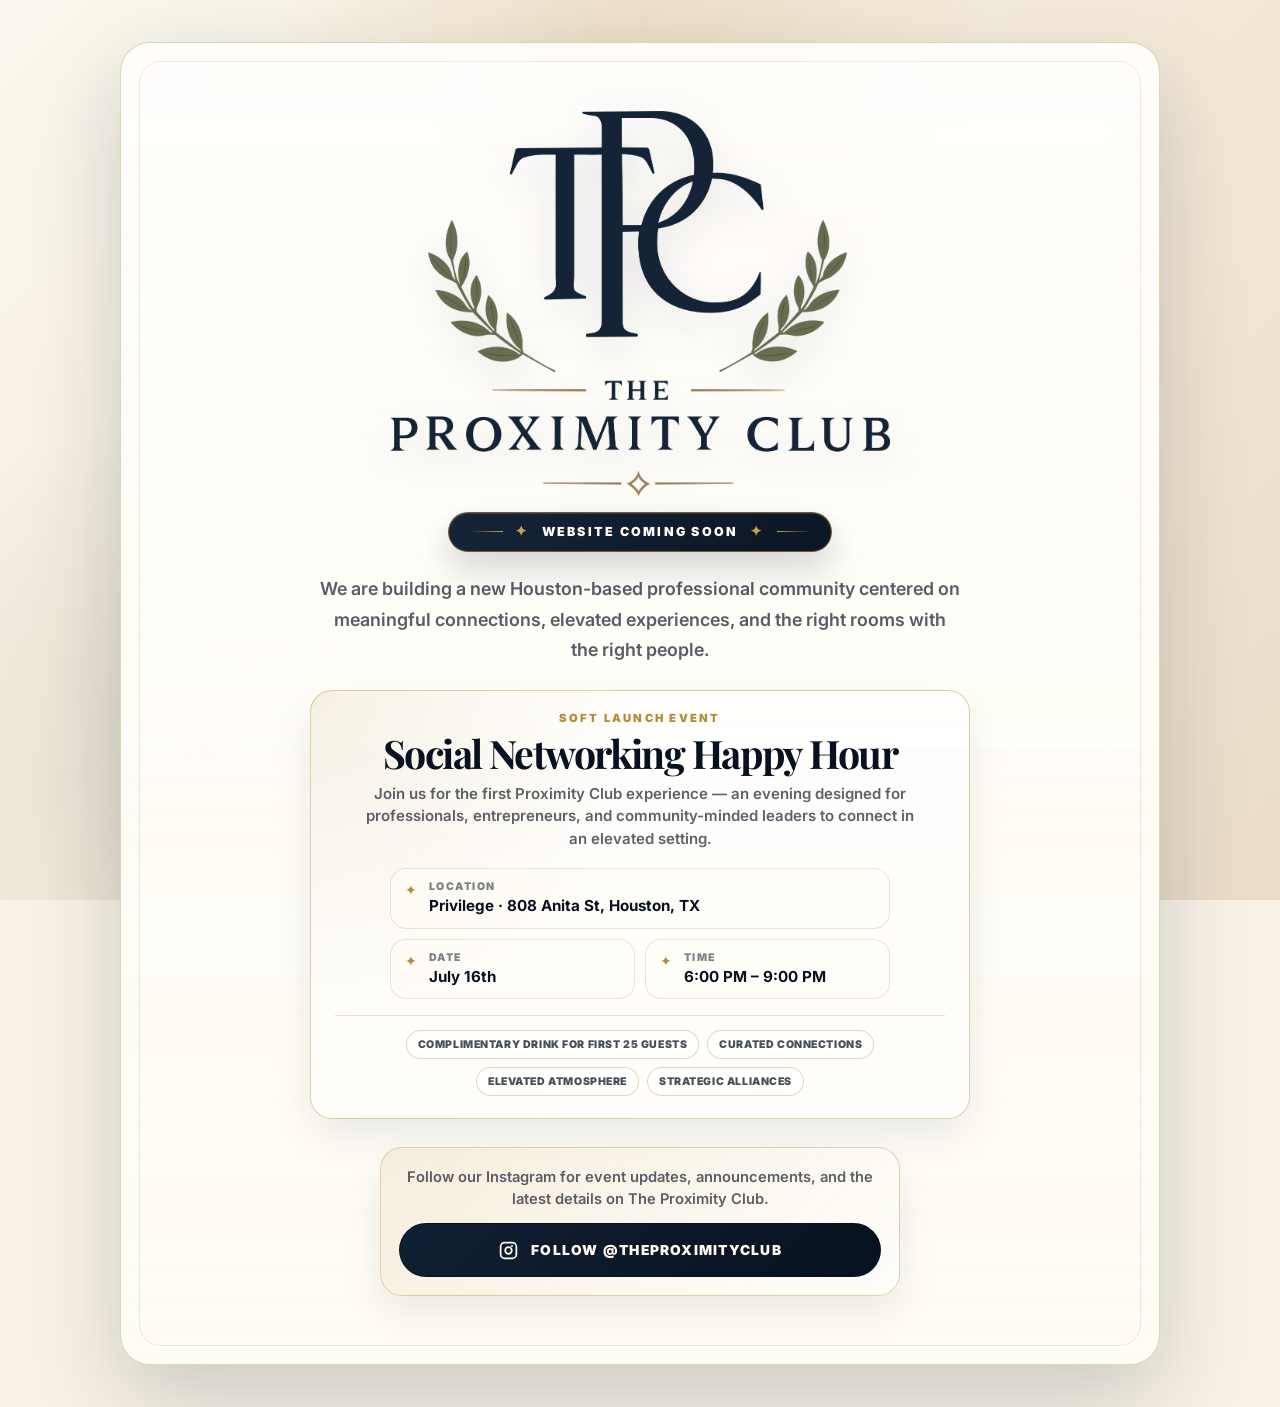
==== commit 985f42cf: "Update coming-soon badge text Replace the visible badge text 'Coming Soon' with 'Website Coming Soon" ====
--- a/index.html
+++ b/index.html
@@ -9,6 +9,12 @@
   <link rel="preconnect" href="https://fonts.googleapis.com">
   <link rel="preconnect" href="https://fonts.gstatic.com" crossorigin>
   <link href="https://fonts.googleapis.com/css2?family=Inter:wght@400;500;600;700;800&family=Playfair+Display:wght@500;600;700&display=swap" rel="stylesheet">
+  <link rel="icon" type="image/x-icon" href="assets/favicon.ico">
+  <link rel="icon" type="image/png" sizes="16x16" href="assets/favicon-16x16.png">
+  <link rel="icon" type="image/png" sizes="32x32" href="assets/favicon-32x32.png">
+  <link rel="icon" type="image/png" sizes="48x48" href="assets/favicon-48x48.png">
+  <link rel="apple-touch-icon" sizes="180x180" href="assets/apple-touch-icon.png">
+  <link rel="manifest" href="assets/site.webmanifest">
   <style>
     :root {
       --navy: #07111f;
@@ -636,7 +642,7 @@
 
       <div class="status-badge" id="coming-soon-title" aria-label="Coming soon">
         <span class="spark" aria-hidden="true">✦</span>
-        <span>Coming Soon</span>
+        <span>Website Coming Soon</span>
         <span class="spark" aria-hidden="true">✦</span>
       </div>
 
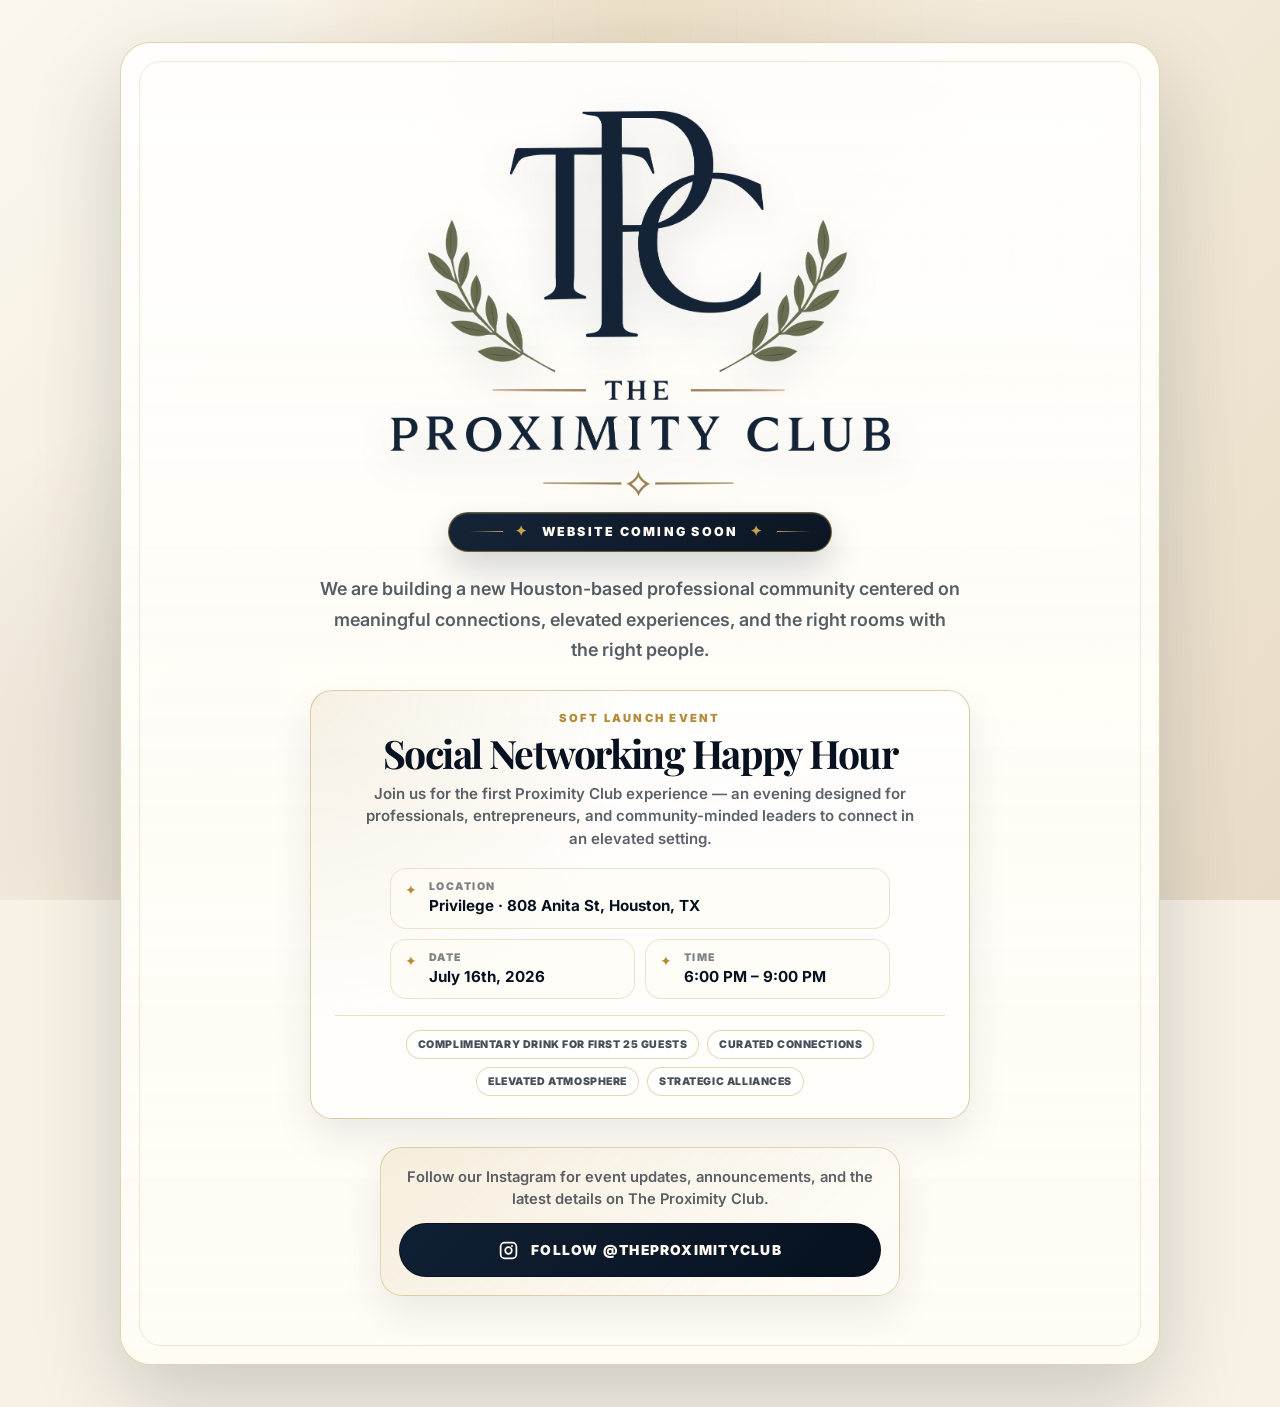
==== commit b8837aa6: "Add year to event date Update index.html to change the event date from 'July 16th' to 'July 16th, 20" ====
--- a/index.html
+++ b/index.html
@@ -666,7 +666,7 @@
           </li>
           <li class="event-detail">
             <span>Date</span>
-            <strong>July 16th</strong>
+            <strong>July 16th, 2026</strong>
           </li>
           <li class="event-detail">
             <span>Time</span>
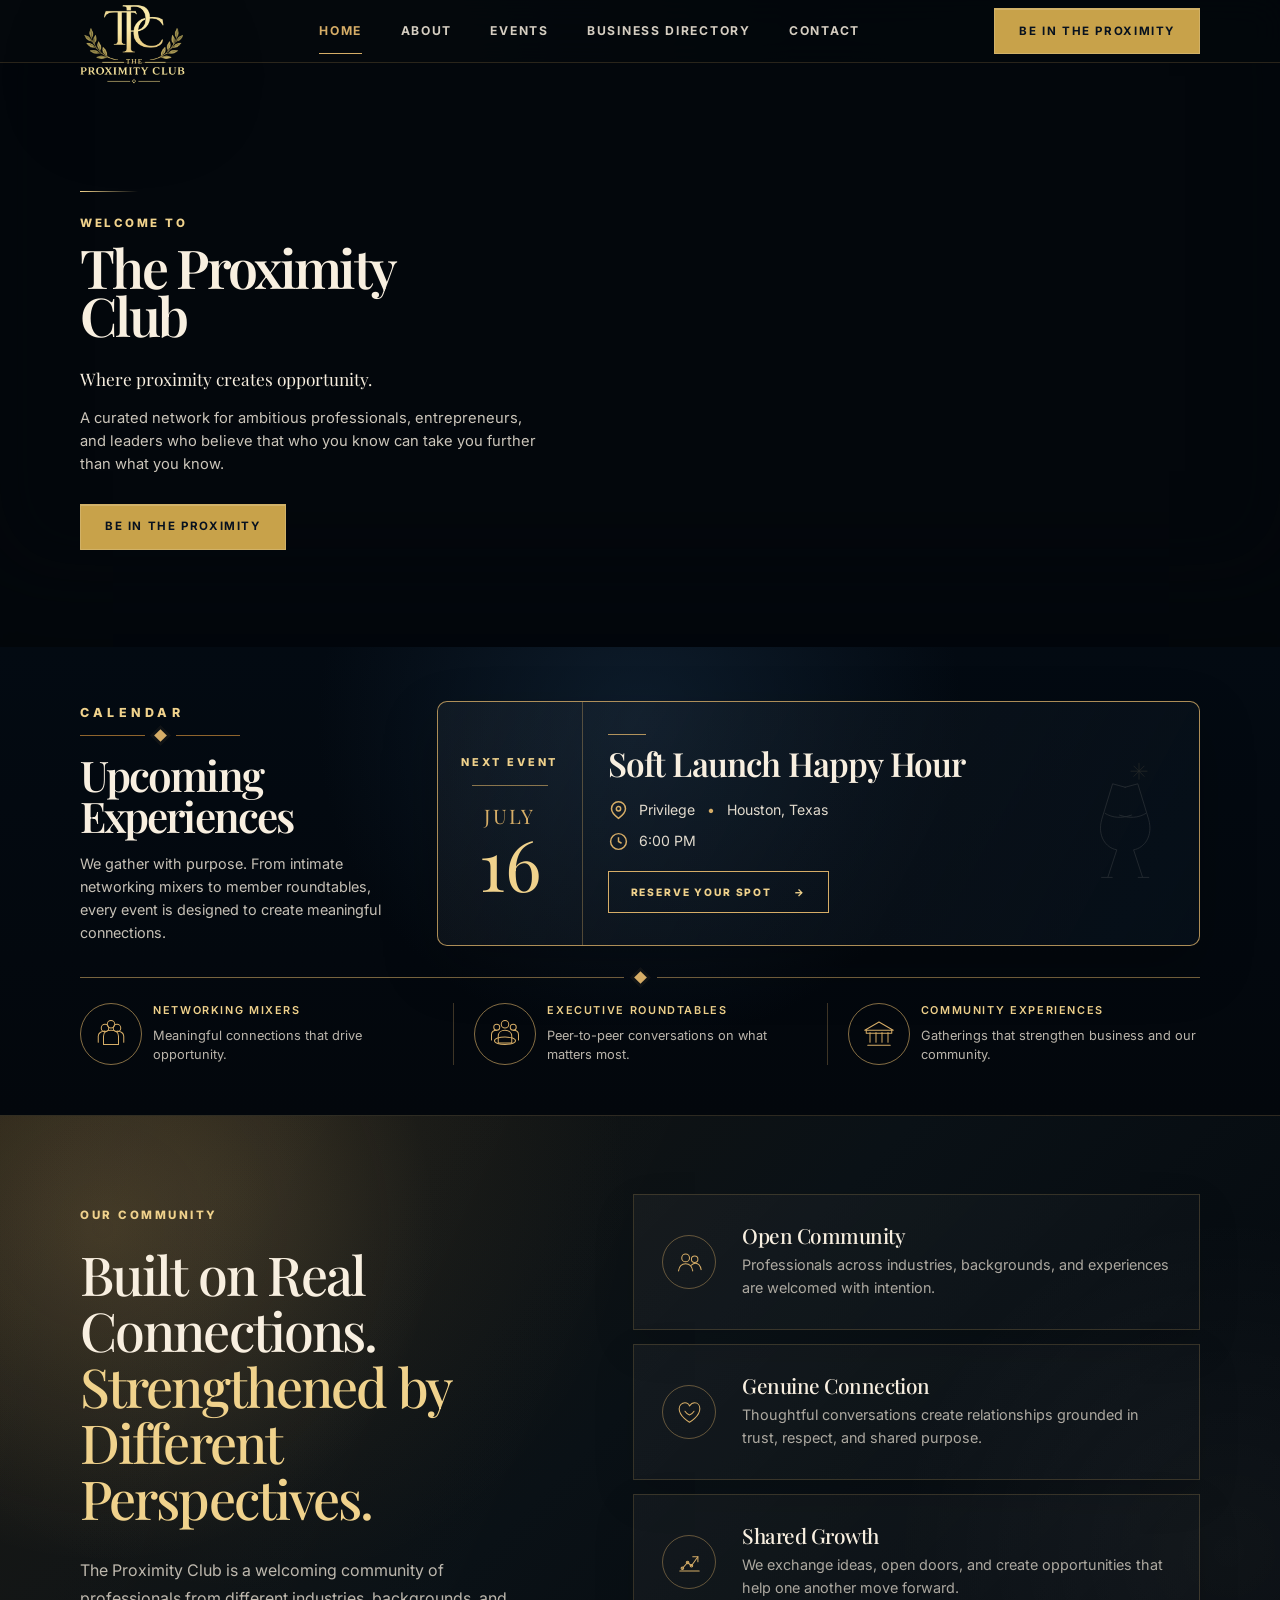
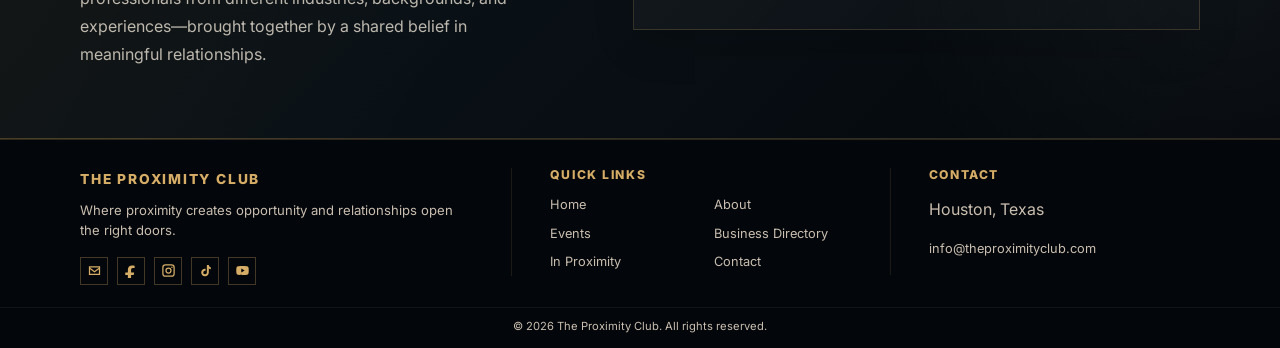
==== commit 27a0fbf4: "Rename index_fullSite.html to index.html" ====
--- a/index.html
+++ b/index.html
@@ -3,695 +3,192 @@
 <head>
   <meta charset="UTF-8" />
   <meta name="viewport" content="width=device-width, initial-scale=1.0" />
-  <meta name="description" content="The Proximity Club is a curated professional network in Houston built around meaningful relationships, intentional events, and shared opportunity." />
+  <meta name="description" content="The Proximity Club is a curated professional network built around meaningful relationships, intentional events, and shared opportunity." />
   <meta name="theme-color" content="#03070c" />
-  <title>The Proximity Club | Coming Soon</title>
+  <title>The Proximity Club</title>
   <link rel="preconnect" href="https://fonts.googleapis.com">
   <link rel="preconnect" href="https://fonts.gstatic.com" crossorigin>
   <link href="https://fonts.googleapis.com/css2?family=Inter:wght@400;500;600;700;800&family=Playfair+Display:wght@500;600;700&display=swap" rel="stylesheet">
-  <link rel="icon" type="image/x-icon" href="assets/favicon.ico">
-  <link rel="icon" type="image/png" sizes="16x16" href="assets/favicon-16x16.png">
-  <link rel="icon" type="image/png" sizes="32x32" href="assets/favicon-32x32.png">
-  <link rel="icon" type="image/png" sizes="48x48" href="assets/favicon-48x48.png">
-  <link rel="apple-touch-icon" sizes="180x180" href="assets/apple-touch-icon.png">
-  <link rel="manifest" href="assets/site.webmanifest">
-  <style>
-    :root {
-      --navy: #07111f;
-      --navy-soft: #102034;
-      --navy-card: rgba(255, 252, 244, 0.86);
-      --gold: #b58b38;
-      --gold-soft: #c8a24a;
-      --cream: #f8f2e6;
-      --cream-deep: #efe4d0;
-      --ink: #07111f;
-      --muted: rgba(7, 17, 31, 0.68);
-      --line: rgba(181, 139, 56, 0.38);
-    }
-
-    * {
-      box-sizing: border-box;
-      margin: 0;
-      padding: 0;
-    }
-
-    html {
-      min-height: 100%;
-      scroll-behavior: smooth;
-    }
-
-    body {
-      min-height: 100vh;
-      font-family: "Inter", Arial, sans-serif;
-      color: var(--ink);
-      background: var(--cream);
-      overflow-x: hidden;
-    }
-
-    body::before {
-      content: "";
-      position: fixed;
-      inset: 0;
-      z-index: -3;
-      background:
-        radial-gradient(circle at 50% 8%, rgba(181, 139, 56, 0.18), transparent 34%),
-        radial-gradient(circle at 16% 82%, rgba(7, 17, 31, 0.08), transparent 26%),
-        linear-gradient(135deg, #fbf7ee 0%, #f3ead9 52%, #e8dcc6 100%);
-    }
-
-    body::after {
-      content: "";
-      position: fixed;
-      inset: 0;
-      z-index: -2;
-      pointer-events: none;
-      background:
-        linear-gradient(rgba(7, 17, 31, 0.035) 1px, transparent 1px),
-        linear-gradient(90deg, rgba(7, 17, 31, 0.035) 1px, transparent 1px);
-      background-size: 46px 46px;
-      mask-image: radial-gradient(circle at center, black, transparent 76%);
-    }
-
-    .coming-soon-page {
-      min-height: 100vh;
-      display: flex;
-      align-items: center;
-      justify-content: center;
-      padding: 42px 20px;
-      position: relative;
-    }
-
-    .coming-soon-page::before {
-      content: "";
-      position: absolute;
-      inset: auto 8% 8% 8%;
-      height: 1px;
-      background: linear-gradient(90deg, transparent, rgba(181, 139, 56, 0.46), transparent);
-    }
-
-    .coming-soon-card {
-      width: min(1040px, 100%);
-      position: relative;
-      text-align: center;
-      padding: clamp(32px, 6vw, 68px);
-      border: 1px solid var(--line);
-      border-radius: 30px;
-      background:
-        linear-gradient(180deg, rgba(255, 255, 255, 0.72), rgba(255, 252, 244, 0.9)),
-        var(--navy-card);
-      box-shadow: 0 34px 90px rgba(7, 17, 31, 0.18);
-      overflow: hidden;
-    }
-
-    .coming-soon-card::before {
-      content: "";
-      position: absolute;
-      inset: 18px;
-      border: 1px solid rgba(181, 139, 56, 0.18);
-      border-radius: 22px;
-      pointer-events: none;
-    }
-
-    .logo-wrap {
-      position: relative;
-      z-index: 1;
-      display: flex;
-      justify-content: center;
-      margin-bottom: 14px;
-    }
-
-    .logo {
-      width: clamp(280px, 44vw, 500px);
-      height: auto;
-      display: block;
-      filter: drop-shadow(0 14px 20px rgba(7, 17, 31, 0.12));
-    }
-
-    .eyebrow {
-      position: relative;
-      z-index: 1;
-      margin-bottom: 18px;
-      color: var(--gold-soft);
-      font-size: 0.78rem;
-      font-weight: 700;
-      letter-spacing: 0.25em;
-      line-height: 1.6;
-      text-transform: uppercase;
-    }
-
-    h1 {
-      position: relative;
-      z-index: 1;
-      max-width: 780px;
-      margin: 0 auto 18px;
-      font-family: "Playfair Display", Georgia, serif;
-      font-size: clamp(3rem, 7.5vw, 6.2rem);
-      font-weight: 600;
-      color: var(--ink);
-      line-height: 0.95;
-      letter-spacing: -0.045em;
-    }
-
-    h1 span {
-      display: block;
-    }
-
-    h1 .accent {
-      color: var(--gold);
-      font-style: italic;
-      letter-spacing: -0.05em;
-    }
-
-    .status-badge {
-      position: relative;
-      z-index: 2;
-      display: inline-flex;
-      align-items: center;
-      justify-content: center;
-      gap: 12px;
-      margin: 2px auto 22px;
-      padding: 11px 20px 12px;
-      border: 1px solid rgba(181, 139, 56, 0.56);
-      border-radius: 999px;
-      color: #fffaf0;
-      background:
-        linear-gradient(135deg, rgba(16, 32, 52, 0.98), rgba(7, 17, 31, 0.98));
-      box-shadow:
-        0 16px 34px rgba(7, 17, 31, 0.18),
-        inset 0 1px 0 rgba(255, 255, 255, 0.12);
-      font-size: 0.78rem;
-      font-weight: 900;
-      letter-spacing: 0.18em;
-      text-transform: uppercase;
-    }
-
-    .status-badge::before,
-    .status-badge::after {
-      content: "";
-      width: 34px;
-      height: 1px;
-      background: linear-gradient(90deg, transparent, var(--gold-soft));
-    }
-
-    .status-badge::after {
-      background: linear-gradient(90deg, var(--gold-soft), transparent);
-    }
-
-    .status-badge .spark {
-      color: var(--gold-soft);
-      font-size: 0.9rem;
-      line-height: 1;
-      transform: translateY(-1px);
-    }
-
-    .statement {
-      position: relative;
-      z-index: 1;
-      max-width: 640px;
-      margin: 0 auto;
-      color: var(--muted);
-      font-size: clamp(1rem, 2vw, 1.12rem);
-      line-height: 1.7;
-      font-weight: 600;
-    }
-
-    .divider {
-      position: relative;
-      z-index: 1;
-      width: 92px;
-      height: 1px;
-      margin: 28px auto;
-      background: linear-gradient(90deg, transparent, var(--gold), transparent);
-    }
-
-    .launch-note {
-      position: relative;
-      z-index: 1;
-      width: fit-content;
-      max-width: 100%;
-      margin: 26px auto 0;
-      padding: 10px 16px;
-      border: 1px solid rgba(200, 162, 74, 0.32);
-      border-radius: 999px;
-      color: rgba(247, 241, 227, 0.82);
-      background: rgba(255, 255, 255, 0.035);
-      font-size: 0.78rem;
-      font-weight: 800;
-      letter-spacing: 0.1em;
-      text-transform: uppercase;
-    }
-
-    .pill {
-      border: 1px solid rgba(200, 162, 74, 0.35);
-      border-radius: 999px;
-      padding: 10px 16px;
-      color: rgba(247, 241, 227, 0.82);
-      background: rgba(255, 255, 255, 0.04);
-      font-size: 0.78rem;
-      font-weight: 700;
-      letter-spacing: 0.08em;
-      text-transform: uppercase;
-    }
-
-    .event-announcement {
-      position: relative;
-      z-index: 1;
-      width: min(660px, 100%);
-      margin: 24px auto 0;
-      padding: 20px 24px 22px;
-      border: 1px solid rgba(181, 139, 56, 0.42);
-      border-radius: 22px;
-      background:
-        radial-gradient(circle at top left, rgba(181, 139, 56, 0.12), transparent 42%),
-        rgba(255, 255, 255, 0.58);
-      text-align: center;
-      box-shadow: 0 18px 42px rgba(7, 17, 31, 0.08);
-    }
-
-    .event-kicker {
-      margin-bottom: 8px;
-      color: var(--gold);
-      font-size: 0.7rem;
-      font-weight: 900;
-      letter-spacing: 0.2em;
-      text-transform: uppercase;
-    }
-
-    .event-announcement h2 {
-      max-width: 560px;
-      margin: 0 auto 10px;
-      font-family: "Playfair Display", Georgia, serif;
-      color: var(--ink);
-      font-size: clamp(1.65rem, 3.5vw, 2.45rem);
-      line-height: 1.02;
-      letter-spacing: -0.04em;
-    }
-
-    .event-summary {
-      max-width: 560px;
-      margin: 0 auto 16px;
-      color: rgba(7, 17, 31, 0.66);
-      font-size: 0.94rem;
-      line-height: 1.5;
-      font-weight: 600;
-    }
-
-    .event-details-list {
-      display: grid;
-      grid-template-columns: repeat(2, minmax(0, 1fr));
-      gap: 10px;
-      max-width: 500px;
-      margin: 18px auto 16px;
-      padding: 0;
-      list-style: none;
-      text-align: left;
-    }
-
-    .event-detail {
-      position: relative;
-      display: grid;
-      grid-template-columns: auto 1fr;
-      column-gap: 12px;
-      align-items: start;
-      padding: 11px 14px;
-      border: 1px solid rgba(181, 139, 56, 0.22);
-      border-radius: 16px;
-      background: rgba(255, 252, 244, 0.58);
-    }
-
-    .event-detail-wide {
-      grid-column: 1 / -1;
-    }
-
-    .event-detail::before {
-      content: "✦";
-      grid-row: 1 / span 2;
-      color: var(--gold);
-      font-size: 0.86rem;
-      line-height: 1.2;
-      transform: translateY(2px);
-    }
-
-    .event-detail span {
-      display: block;
-      margin-bottom: 3px;
-      color: rgba(7, 17, 31, 0.52);
-      font-size: 0.66rem;
-      font-weight: 900;
-      letter-spacing: 0.14em;
-      text-transform: uppercase;
-    }
-
-    .event-detail strong {
-      display: block;
-      color: var(--ink);
-      font-size: 0.95rem;
-      line-height: 1.32;
-    }
-
-    .event-perks {
-      display: flex;
-      justify-content: center;
-      flex-wrap: wrap;
-      gap: 8px;
-      margin-top: 12px;
-      padding-top: 14px;
-      border-top: 1px solid rgba(181, 139, 56, 0.26);
-    }
-
-    .event-perks span {
-      border: 1px solid rgba(181, 139, 56, 0.34);
-      border-radius: 999px;
-      padding: 7px 11px;
-      color: rgba(7, 17, 31, 0.74);
-      background: rgba(255, 255, 255, 0.52);
-      font-size: 0.66rem;
-      font-weight: 900;
-      letter-spacing: 0.055em;
-      text-transform: uppercase;
-    }
-
-    .instagram-feature {
-      position: relative;
-      z-index: 1;
-      width: min(520px, 100%);
-      margin: 28px auto 0;
-      padding: 18px;
-      border: 1px solid rgba(181, 139, 56, 0.36);
-      border-radius: 22px;
-      background:
-        linear-gradient(135deg, rgba(181, 139, 56, 0.12), rgba(255, 255, 255, 0.5)),
-        rgba(255, 252, 244, 0.64);
-      box-shadow: 0 18px 42px rgba(7, 17, 31, 0.08);
-    }
-
-    .instagram-feature p {
-      margin-bottom: 12px;
-      color: rgba(7, 17, 31, 0.66);
-      font-size: 0.92rem;
-      line-height: 1.55;
-      font-weight: 600;
-    }
-
-    .instagram-feature-link {
-      display: inline-flex;
-      align-items: center;
-      justify-content: center;
-      gap: 12px;
-      width: 100%;
-      min-height: 54px;
-      border-radius: 999px;
-      color: #fffaf0;
-      background: linear-gradient(135deg, #102034, #07111f);
-      border: 1px solid rgba(7, 17, 31, 0.88);
-      font-size: 0.86rem;
-      font-weight: 900;
-      letter-spacing: 0.09em;
-      text-transform: uppercase;
-      text-decoration: none;
-      transition: transform 180ms ease, box-shadow 180ms ease;
-    }
-
-    .instagram-feature-link:hover {
-      transform: translateY(-2px);
-      box-shadow: 0 12px 28px rgba(7, 17, 31, 0.18);
-    }
-
-    .instagram-feature-link svg {
-      width: 21px;
-      height: 21px;
-      flex: 0 0 auto;
-      display: block;
-    }
-
-    .actions {
-      position: relative;
-      z-index: 1;
-      display: flex;
-      justify-content: center;
-      gap: 12px;
-      flex-wrap: wrap;
-      margin-top: 28px;
-    }
-
-    .btn {
-      display: inline-flex;
-      align-items: center;
-      justify-content: center;
-      min-height: 46px;
-      padding: 0 20px;
-      border-radius: 999px;
-      font-size: 0.8rem;
-      font-weight: 800;
-      letter-spacing: 0.08em;
-      text-transform: uppercase;
-      text-decoration: none;
-      transition: transform 180ms ease, border-color 180ms ease, background 180ms ease;
-    }
-
-    .btn:hover {
-      transform: translateY(-2px);
-    }
-
-    .btn-primary {
-      color: #07111f;
-      background: linear-gradient(135deg, var(--gold-soft), var(--gold));
-      border: 1px solid rgba(231, 200, 109, 0.8);
-    }
-
-    .btn-ghost {
-      color: var(--cream);
-      border: 1px solid rgba(247, 241, 227, 0.24);
-      background: rgba(255, 255, 255, 0.035);
-    }
-
-    .footer-note {
-      position: relative;
-      z-index: 1;
-      margin-top: 36px;
-      color: rgba(247, 241, 227, 0.52);
-      font-size: 0.76rem;
-      font-weight: 700;
-      letter-spacing: 0.16em;
-      text-transform: uppercase;
-    }
-
-    @media (max-width: 640px) {
-      .coming-soon-page {
-        min-height: auto;
-        padding: 8px;
-        align-items: flex-start;
-      }
-
-      .coming-soon-card {
-        min-height: auto;
-        display: block;
-        padding: 16px 10px 14px;
-        border-radius: 20px;
-      }
-
-      .coming-soon-card::before {
-        inset: 7px;
-        border-radius: 15px;
-      }
-
-      h1 {
-        letter-spacing: -0.04em;
-      }
-
-      .logo {
-        width: clamp(170px, 58vw, 230px);
-      }
-
-      .logo-wrap {
-        margin-bottom: 6px;
-      }
-
-      .statement {
-        display: none;
-      }
-
-      .status-badge {
-        gap: 6px;
-        margin-bottom: 10px;
-        padding: 7px 11px 8px;
-        font-size: 0.58rem;
-        letter-spacing: 0.1em;
-      }
-
-      .status-badge::before,
-      .status-badge::after {
-        width: 14px;
-      }
-
-      .actions {
-        gap: 10px;
-      }
-
-      .pill,
-      .btn {
-        width: 100%;
-        max-width: 320px;
-      }
-
-      .event-announcement {
-        margin-top: 10px;
-        padding: 12px 10px;
-        border-radius: 16px;
-      }
-
-      .event-kicker {
-        margin-bottom: 5px;
-        font-size: 0.58rem;
-        letter-spacing: 0.14em;
-      }
-
-      .event-announcement h2 {
-        max-width: 310px;
-        font-size: clamp(1.32rem, 6.6vw, 1.65rem);
-        line-height: 1.02;
-        margin-bottom: 7px;
-      }
-
-      .event-summary {
-        display: none;
-      }
-
-      .event-details-list {
-        grid-template-columns: repeat(2, minmax(0, 1fr));
-        gap: 6px;
-        max-width: 100%;
-        margin: 10px auto 9px;
-      }
-
-      .event-detail-wide {
-        grid-column: 1 / -1;
-      }
-
-      .event-detail {
-        column-gap: 8px;
-        padding: 8px 9px;
-        border-radius: 12px;
-      }
-
-      .event-detail::before {
-        font-size: 0.68rem;
-      }
-
-      .event-detail span {
-        margin-bottom: 1px;
-        font-size: 0.55rem;
-        letter-spacing: 0.1em;
-      }
-
-      .event-detail strong {
-        font-size: 0.78rem;
-        line-height: 1.2;
-      }
-
-      .event-perks {
-        display: grid;
-        grid-template-columns: repeat(2, minmax(0, 1fr));
-        gap: 6px;
-        margin-top: 8px;
-        padding-top: 9px;
-      }
-
-      .event-perks span {
-        width: 100%;
-        text-align: center;
-        font-size: 0.52rem;
-        letter-spacing: 0.035em;
-        padding: 6px 6px;
-        line-height: 1.15;
-      }
-
-      .instagram-feature {
-        margin-top: 10px;
-        padding: 10px;
-        border-radius: 16px;
-      }
-
-      .instagram-feature p {
-        margin-bottom: 8px;
-        font-size: 0.78rem;
-        line-height: 1.3;
-      }
-
-      .instagram-feature-link {
-        min-height: 42px;
-        gap: 8px;
-        font-size: 0.66rem;
-        letter-spacing: 0.045em;
-        padding: 0 10px;
-      }
-
-      .instagram-feature-link svg {
-        width: 16px;
-        height: 16px;
-      }
-    }
-  </style>
+  <link rel="stylesheet" href="styles.css" />
 </head>
 <body>
-  <main class="coming-soon-page" id="home">
-    <section class="coming-soon-card" aria-labelledby="coming-soon-title">
-      <div class="logo-wrap">
-        <img class="logo" src="assets/TPC_logo.png" alt="The Proximity Club logo" />
+  <header class="site-header">
+    <a class="brand brand-overlap" href="#home" aria-label="The Proximity Club Home">
+      <img class="brand-logo" src="assets/goldLogo.png" alt="The Proximity Club" />
+    </a>
+
+    <button class="nav-toggle" aria-label="Open navigation" aria-expanded="false">☰</button>
+
+    <nav class="site-nav" aria-label="Main navigation">
+      <a href="#home" aria-current="page">Home</a>
+      <a href="about.html">About</a>
+      <a href="#events">Events</a>
+      <a href="business-directory.html">Business Directory</a>
+      <a href="contact.html">Contact</a>
+    </nav>
+
+    <a class="header-cta" href="join.html">Be in the Proximity</a>
+  </header>
+
+  <main>
+    <section id="home" class="hero section-dark">
+      <video class="hero-video" autoplay muted loop playsinline aria-hidden="true">
+        <source src="assets/websiteHomeVideo.mp4" type="video/mp4" />
+      </video>
+      <div class="hero-overlay"></div>
+      <div class="hero-content reveal">
+        <p class="eyebrow">Welcome to</p>
+        <h1><span>The Proximity</span><span>Club</span></h1>
+        <p class="hero-tagline">Where proximity creates opportunity.</p>
+        <p class="hero-copy">A curated network for ambitious professionals, entrepreneurs, and leaders who believe that who you know can take you further than what you know.</p>
+        <div class="hero-actions">
+          <a class="btn btn-primary" href="join.html">Be in the Proximity</a>
+          
+        </div>
+      </div>
+    </section>
+
+    <!-- Calendar section: add calendar-section--empty to this section for the built-in empty state. -->
+    <section id="events" class="events calendar-section section-dark" aria-labelledby="calendar-heading">
+      <div class="section-shell reveal">
+        <div class="calendar-feature-layout">
+          <header class="calendar-header">
+            <p class="eyebrow">Calendar</p>
+            <div class="calendar-heading-rule" aria-hidden="true"><span></span></div>
+            <h2 id="calendar-heading">Upcoming Experiences</h2>
+            <p>We gather with purpose. From intimate networking mixers to member roundtables, every event is designed to create meaningful connections.</p>
+          </header>
+
+          <!-- Update the event date, title, location, time, and reservation link in this card. -->
+          <article class="calendar-event-card">
+          <div class="calendar-date">
+            <p class="calendar-event-label calendar-scheduled-content">Next Event</p>
+            <p class="calendar-event-label calendar-empty-content">Next Invitation</p>
+            <div class="calendar-date-rule" aria-hidden="true"></div>
+            <time class="calendar-scheduled-content" datetime="2026-07-16T18:00:00-05:00">
+              <span class="calendar-month">July</span>
+              <span class="calendar-day">16</span>
+            </time>
+            <p class="calendar-coming-soon calendar-empty-content">Coming Soon</p>
+          </div>
+
+          <div class="calendar-event-details">
+            <h3 class="calendar-scheduled-content">Soft Launch Happy Hour</h3>
+            <h3 class="calendar-empty-content">Our next experience is being thoughtfully curated.</h3>
+            <div class="calendar-event-meta calendar-scheduled-content">
+              <p>
+                <svg viewBox="0 0 24 24" aria-hidden="true"><path d="M20 10c0 5-8 11-8 11S4 15 4 10a8 8 0 1 1 16 0Z"/><circle cx="12" cy="10" r="2.5"/></svg>
+                <span>Privilege <b aria-hidden="true">•</b> Houston, Texas</span>
+              </p>
+              <p>
+                <svg viewBox="0 0 24 24" aria-hidden="true"><circle cx="12" cy="12" r="9"/><path d="M12 7v5l3.5 2"/></svg>
+                <time datetime="2026-07-16T18:00:00-05:00">6:00 PM</time>
+              </p>
+            </div>
+            <p class="calendar-empty-copy calendar-empty-content">Stay connected to receive event announcements and invitations.</p>
+            <a class="calendar-event-cta calendar-scheduled-content" href="mailto:info@theproximityclub.com?subject=Soft%20Launch%20Happy%20Hour%20Reservation">Reserve Your Spot <span aria-hidden="true">→</span></a>
+            <a class="calendar-event-cta calendar-empty-content" href="contact.html">Stay Connected <span aria-hidden="true">→</span></a>
+          </div>
+
+            <svg class="calendar-celebration" viewBox="0 0 180 220" aria-hidden="true">
+              <path d="M68 49 46 43 28 102c-8 28 7 48 25 51l-15 46m8 0H27m39-150 22-6 18 59c8 28-7 48-25 51l15 46m-8 0h19M33 92c13 8 28 9 45 3m24-3c-13 8-28 9-45 3"/>
+              <path class="calendar-spark" d="M90 8v28M76 22h28M81 13l18 18M99 13 81 31"/>
+            </svg>
+          </article>
+        </div>
+
+        <div class="calendar-experience-divider" aria-hidden="true"><span></span></div>
+
+        <div class="calendar-experiences" aria-label="Types of experiences">
+          <article>
+            <div class="calendar-experience-icon" aria-hidden="true">
+              <svg viewBox="0 0 48 48"><circle cx="16" cy="16" r="5"/><circle cx="32" cy="16" r="5"/><circle cx="24" cy="11" r="5"/><path d="M7 35v-8c0-4 4-7 9-7m25 15v-8c0-4-4-7-9-7M14 38V27c0-5 4-8 10-8s10 3 10 8v11Z"/></svg>
+            </div>
+            <div><h3>Networking Mixers</h3><p>Meaningful connections that drive opportunity.</p></div>
+          </article>
+          <article>
+            <div class="calendar-experience-icon" aria-hidden="true">
+              <svg viewBox="0 0 48 48"><circle cx="13" cy="15" r="4"/><circle cx="35" cy="15" r="4"/><circle cx="24" cy="11" r="5"/><path d="M6 32v-7c0-4 3-6 7-6m29 13v-7c0-4-3-6-7-6M15 27c0-5 4-8 9-8s9 3 9 8v9H15Z"/><ellipse cx="24" cy="33" rx="14" ry="5"/></svg>
+            </div>
+            <div><h3>Executive Roundtables</h3><p>Peer-to-peer conversations on what matters most.</p></div>
+          </article>
+          <article>
+            <div class="calendar-experience-icon" aria-hidden="true">
+              <svg viewBox="0 0 48 48"><path d="m5 19 19-11 19 11H5Zm4 20h30M12 22v13m8-13v13m8-13v13m8-13v13M7 19h34v4H7Z"/></svg>
+            </div>
+            <div><h3>Community Experiences</h3><p>Gatherings that strengthen business and our community.</p></div>
+          </article>
+        </div>
+      </div>
+    </section>
+    <!-- End Calendar section -->
+     
+    <section id="membership" class="membership-band community-band">
+      <div class="section-shell inclusion-layout reveal">
+        <div class="inclusion-intro">
+          <p class="eyebrow">Our Community</p>
+          <h2>Built on Real Connections. <span>Strengthened by Different Perspectives.</span></h2>
+          <p>The Proximity Club is a welcoming community of professionals from different industries, backgrounds, and experiences—brought together by a shared belief in meaningful relationships.</p>
+        </div>
+
+        <div class="inclusion-principles" aria-label="Our community principles">
+          <article class="inclusion-card">
+            <span class="inclusion-icon" aria-hidden="true">
+              <svg viewBox="0 0 48 48"><circle cx="18" cy="17" r="6"/><circle cx="32" cy="19" r="5"/><path d="M7 37c1-7 5-11 11-11s10 4 11 11M27 28c2-2 4-3 6-3 5 0 8 4 9 10"/></svg>
+            </span>
+            <div><h3>Open Community</h3><p>Professionals across industries, backgrounds, and experiences are welcomed with intention.</p></div>
+          </article>
+          <article class="inclusion-card">
+            <span class="inclusion-icon" aria-hidden="true">
+              <svg viewBox="0 0 48 48"><path d="M24 39S8 30 8 18c0-5 4-9 9-9 3 0 6 2 7 5 2-3 4-5 8-5 5 0 8 4 8 9 0 12-16 21-16 21Z"/><path d="M17 22c2 3 4 5 7 6 3-1 5-3 7-6"/></svg>
+            </span>
+            <div><h3>Genuine Connection</h3><p>Thoughtful conversations create relationships grounded in trust, respect, and shared purpose.</p></div>
+          </article>
+          <article class="inclusion-card">
+            <span class="inclusion-icon" aria-hidden="true">
+              <svg viewBox="0 0 48 48"><path d="M9 37h30M13 33l8-9 6 5 10-14"/><path d="M29 15h8v8"/><circle cx="13" cy="33" r="2"/><circle cx="21" cy="24" r="2"/><circle cx="27" cy="29" r="2"/></svg>
+            </span>
+            <div><h3>Shared Growth</h3><p>We exchange ideas, open doors, and create opportunities that help one another move forward.</p></div>
+          </article>
+        </div>
+      </div>
+    </section>
+  </main>
+
+  <footer id="contact" class="site-footer">
+    <div class="footer-shell">
+      <div>
+        <p class="footer-brand">The Proximity Club</p>
+        <p>Where proximity creates opportunity and relationships open the right doors.</p>
+        <div class="social-row" aria-label="Social links">
+          <a href="mailto:info@theproximityclub.com" aria-label="Email" title="Email The Proximity Club"><svg viewBox="0 0 24 24" aria-hidden="true"><path d="M3 5h18v14H3V5Zm2 2v.4l7 5.2 7-5.2V7H5Zm14 10V9.9l-7 5.2-7-5.2V17h14Z"/></svg></a>
+          <a href="https://www.facebook.com/profile.php?id=61591724949559" target="_blank" rel="noopener noreferrer" aria-label="Facebook" title="Visit The Proximity Club on Facebook"><svg viewBox="0 0 24 24" aria-hidden="true"><path d="M14 8h3V4.3c-.5-.1-2.2-.3-4.1-.3-4 0-6.7 2.4-6.7 6.9V15H2v4.1h4.2V24h5.1v-4.9h4.2l.7-4.1h-4.9v-3.7C11.3 10.1 11.7 8 14 8Z"/></svg></a>
+          <a href="https://www.instagram.com/theproximityclub?utm_source=ig_web_button_share_sheet&amp;igsh=ZDNlZDc0MzIxNw==" target="_blank" rel="noopener noreferrer" aria-label="Instagram" title="Visit The Proximity Club on Instagram"><svg viewBox="0 0 24 24" aria-hidden="true"><path d="M7 2h10a5 5 0 0 1 5 5v10a5 5 0 0 1-5 5H7a5 5 0 0 1-5-5V7a5 5 0 0 1 5-5Zm0 2a3 3 0 0 0-3 3v10a3 3 0 0 0 3 3h10a3 3 0 0 0 3-3V7a3 3 0 0 0-3-3H7Zm10.5 1.5a1.25 1.25 0 1 1 0 2.5 1.25 1.25 0 0 1 0-2.5ZM12 7a5 5 0 1 1 0 10 5 5 0 0 1 0-10Zm0 2a3 3 0 1 0 0 6 3 3 0 0 0 0-6Z"/></svg></a>
+          <a href="https://www.tiktok.com/@theproximityclub?is_from_webapp=1&amp;sender_device=pc" target="_blank" rel="noopener noreferrer" aria-label="TikTok" title="Visit The Proximity Club on TikTok"><svg viewBox="0 0 24 24" aria-hidden="true"><path d="M14.2 3h3.1c.2 1.8 1.3 3.2 3.2 3.6v3.2a8.2 8.2 0 0 1-3.2-1v6.3a6.1 6.1 0 1 1-5.2-6v3.3a2.9 2.9 0 1 0 2.1 2.8V3Z"/></svg></a>
+          <a href="https://www.youtube.com/@TheProximityClub" target="_blank" rel="noopener noreferrer" aria-label="YouTube" title="Visit The Proximity Club on YouTube"><svg viewBox="0 0 24 24" aria-hidden="true"><path d="M21.6 7.2a3 3 0 0 0-2.1-2.1C17.7 4.6 12 4.6 12 4.6s-5.7 0-7.5.5a3 3 0 0 0-2.1 2.1A31 31 0 0 0 2 12a31 31 0 0 0 .4 4.8 3 3 0 0 0 2.1 2.1c1.8.5 7.5.5 7.5.5s5.7 0 7.5-.5a3 3 0 0 0 2.1-2.1A31 31 0 0 0 22 12a31 31 0 0 0-.4-4.8ZM10 15.2V8.8l5.5 3.2-5.5 3.2Z"/></svg></a>
+        </div>
       </div>
 
-      <div class="status-badge" id="coming-soon-title" aria-label="Coming soon">
-        <span class="spark" aria-hidden="true">✦</span>
-        <span>Website Coming Soon</span>
-        <span class="spark" aria-hidden="true">✦</span>
+      <div>
+        <h3>Quick Links</h3>
+        <a href="#home">Home</a>
+        <a href="about.html">About</a>
+        <a href="#events">Events</a>
+        <a href="business-directory.html">Business Directory</a>
+        <a href="join.html">In Proximity</a>
+        <a href="contact.html">Contact</a>
       </div>
 
-      <p class="statement">
-        We are building a new Houston-based professional community centered on meaningful connections,
-        elevated experiences, and the right rooms with the right people.
-      </p>
+      <div>
+        <h3>Contact</h3>
+        <p>Houston, Texas</p>
+        <p><a href="mailto:info@theproximityclub.com">info@theproximityclub.com</a></p>
+      </div>
 
-      <section class="event-announcement" aria-labelledby="event-title">
-        <p class="event-kicker">Soft Launch Event</p>
-        <h2 id="event-title">Social Networking Happy&nbsp;Hour</h2>
-        <p class="event-summary">
-          Join us for the first Proximity Club experience — an evening designed for professionals,
-          entrepreneurs, and community-minded leaders to connect in an elevated setting.
-        </p>
+    </div>
+    <p class="copyright">© <span id="year"></span> The Proximity Club. All rights reserved.</p>
+  </footer>
 
-        <ul class="event-details-list" aria-label="Event details">
-          <li class="event-detail event-detail-wide">
-            <span>Location</span>
-            <strong>Privilege · 808 Anita St, Houston, TX</strong>
-          </li>
-          <li class="event-detail">
-            <span>Date</span>
-            <strong>July 16th, 2026</strong>
-          </li>
-          <li class="event-detail">
-            <span>Time</span>
-            <strong>6:00 PM – 9:00 PM</strong>
-          </li>
-        </ul>
-
-        <div class="event-perks" aria-label="Event highlights">
-          <span>Complimentary drink for first 25 guests</span>
-          <span>Curated connections</span>
-          <span>Elevated atmosphere</span>
-          <span>Strategic alliances</span>
-        </div>
-      </section>
-
-      <div class="instagram-feature">
-        <p>Follow our Instagram for event updates, announcements, and the latest details on The Proximity Club.</p>
-        <a class="instagram-feature-link" href="https://www.instagram.com/theproximityclub/?utm_source=ig_web_button_share_sheet" target="_blank" rel="noopener noreferrer" aria-label="Follow The Proximity Club on Instagram">
-          <svg viewBox="0 0 24 24" aria-hidden="true" focusable="false">
-            <path fill="currentColor" d="M7.75 2h8.5A5.76 5.76 0 0 1 22 7.75v8.5A5.76 5.76 0 0 1 16.25 22h-8.5A5.76 5.76 0 0 1 2 16.25v-8.5A5.76 5.76 0 0 1 7.75 2Zm0 2A3.75 3.75 0 0 0 4 7.75v8.5A3.75 3.75 0 0 0 7.75 20h8.5A3.75 3.75 0 0 0 20 16.25v-8.5A3.75 3.75 0 0 0 16.25 4h-8.5ZM12 7.25A4.75 4.75 0 1 1 12 16.75 4.75 4.75 0 0 1 12 7.25Zm0 2A2.75 2.75 0 1 0 12 14.75 2.75 2.75 0 0 0 12 9.25Zm5.1-2.35a1.1 1.1 0 1 1-2.2 0 1.1 1.1 0 0 1 2.2 0Z" />
-          </svg>
-          <span>Follow @theproximityclub</span>
-        </a>
-      </div>   
-    </section>
-  </main>
+  <script src="script.js"></script>
 </body>
 </html>
--- a/styles.css
+++ b/styles.css
@@ -0,0 +1,3245 @@
+:root {
+  --navy-950: #03070c;
+  --navy-900: #07111b;
+  --navy-800: #0d1a26;
+  --navy-700: #122436;
+  --cream: #f8efe0;
+  --muted: #c9beb0;
+  --muted-soft: #8f8578;
+  --gold: #d6ad67;
+  --gold-light: #f0d28c;
+  --gold-dark: #8f642d;
+  --line: rgba(214, 173, 103, 0.26);
+  --line-soft: rgba(255, 255, 255, 0.09);
+  --white: #ffffff;
+  --shadow: 0 30px 90px rgba(0, 0, 0, 0.48);
+  --shadow-soft: 0 18px 48px rgba(0, 0, 0, 0.28);
+}
+
+* { box-sizing: border-box; }
+html { scroll-behavior: smooth; }
+body {
+  margin: 0;
+  background:
+    radial-gradient(circle at 18% 8%, rgba(214, 173, 103, 0.12), transparent 28%),
+    radial-gradient(circle at 84% 24%, rgba(255, 255, 255, 0.045), transparent 30%),
+    var(--navy-950);
+  color: var(--cream);
+  font-family: Inter, system-ui, -apple-system, BlinkMacSystemFont, "Segoe UI", sans-serif;
+  line-height: 1.6;
+}
+
+a { color: inherit; text-decoration: none; }
+img { max-width: 100%; display: block; }
+
+::selection {
+  background: rgba(214, 173, 103, 0.32);
+  color: var(--cream);
+}
+
+.site-header {
+  position: sticky;
+  top: 0;
+  z-index: 20;
+  display: flex;
+  align-items: center;
+  justify-content: space-between;
+  gap: 24px;
+  padding: 8px max(28px, calc((100vw - 1120px) / 2));
+  background: rgba(3, 7, 12, 0.88);
+  border-bottom: 1px solid rgba(214, 173, 103, 0.18);
+  backdrop-filter: blur(16px);
+  overflow: visible;
+  min-height: 60px;
+}
+
+.brand {
+  display: inline-flex;
+  align-items: center;
+  gap: 14px;
+  min-width: max-content;
+  flex-shrink: 0;
+  position: relative;
+  z-index: 30;
+}
+
+.brand-overlap {
+  align-self: flex-start;
+  margin-top: -6px;
+  margin-bottom: -38px;
+}
+
+.brand-wordmark {
+  transform: translateY(-1px);
+}
+
+.brand-tpc {
+  font-family: "Playfair Display", serif;
+  color: var(--gold-light);
+  font-size: clamp(2.1rem, 3.6vw, 3.15rem);
+  line-height: 0.9;
+  letter-spacing: -0.075em;
+}
+.brand-logo {
+  display: block;
+  width: 105px;
+  height: auto;
+  object-fit: contain;
+  transform: translateY(2px);
+  filter: drop-shadow(0 24px 42px rgba(0, 0, 0, 0.52));
+  position: relative;
+  z-index: 31;
+}
+.brand-divider {
+  width: 1px;
+  height: 34px;
+  background: var(--gold);
+  opacity: 0.58;
+}
+.brand-name {
+  color: var(--gold-light);
+  text-transform: uppercase;
+  letter-spacing: 0.2em;
+  font-weight: 700;
+  font-size: 0.82rem;
+  white-space: nowrap;
+}
+
+.site-nav {
+  display: flex;
+  align-items: center;
+  gap: clamp(18px, 3vw, 40px);
+  font-size: 0.76rem;
+  text-transform: uppercase;
+  font-weight: 700;
+  letter-spacing: 0.14em;
+}
+.site-nav a { color: var(--cream); opacity: 0.86; transition: color .2s ease, opacity .2s ease; }
+.site-nav a:hover { color: var(--gold); opacity: 1; }
+.nav-toggle { display: none; background: none; color: var(--cream); border: 1px solid var(--line); font-size: 1.4rem; padding: 6px 10px; }
+
+ .header-cta, .btn {
+  display: inline-flex;
+  align-items: center;
+  justify-content: center;
+  gap: 10px;
+  min-height: 46px;
+  padding: 0 24px;
+  text-transform: uppercase;
+  letter-spacing: 0.14em;
+  font-weight: 700;
+  font-size: 0.72rem;
+  transition: transform .2s ease, border-color .2s ease, background .2s ease, box-shadow .2s ease, color .2s ease;
+}
+.header-cta, .btn-primary {
+  background: #c8a24a;
+  color: #07111f;
+  border: 1px solid rgba(255,255,255,0.16);
+  box-shadow: inset 0 1px 0 rgba(255,255,255,0.18);
+}
+.btn:hover, .header-cta:hover {
+  transform: translateY(-1px);
+  background: #d6ad67;
+  box-shadow: inset 0 1px 0 rgba(255,255,255,0.22);
+}
+.btn-ghost {
+  color: var(--cream);
+  border: 1px solid rgba(255,255,255,0.15);
+  background: rgba(255,255,255,0.03);
+  backdrop-filter: blur(10px);
+}
+.btn-ghost:hover {
+  border-color: var(--gold);
+  color: var(--gold-light);
+  background: rgba(214,173,103,0.06);
+}
+.btn-outline {
+  border: 1px solid rgba(214, 173, 103, 0.68);
+  color: var(--gold-light);
+  background: rgba(214, 173, 103, 0.04);
+}
+.btn-outline:hover {
+  background: rgba(214, 173, 103, 0.11);
+  border-color: var(--gold-light);
+}
+
+.section-dark { background: radial-gradient(circle at top right, rgba(201, 155, 85, 0.10), transparent 35%), var(--navy-950); }
+.section-shell { width: min(1120px, calc(100% - 40px)); margin: 0 auto; }
+
+.hero {
+  position: relative;
+  min-height: 585px;
+  display: flex;
+  align-items: center;
+  padding: 94px max(32px, calc((100vw - 1120px) / 2)) 64px;
+  overflow: hidden;
+  isolation: isolate;
+  margin-bottom: -1px;
+}
+.hero::before {
+  content: "";
+  position: absolute;
+  inset: 0;
+  background: var(--navy-950);
+  z-index: 0;
+}
+.hero::after {
+  content: "";
+  position: absolute;
+  inset: 0;
+  border: none;
+  background: linear-gradient(180deg, transparent 70%, rgba(3, 7, 12, 0.38) 86%, var(--navy-950) 100%);
+  box-shadow: inset 0 -82px 80px rgba(3, 7, 12, 0.52);
+  pointer-events: none;
+  z-index: 3;
+}
+.hero-content {
+  position: relative;
+  max-width: 520px;
+  padding-left: 0;
+  z-index: 4;
+}
+.hero-content::before {
+  content: "";
+  display: block;
+  width: 58px;
+  height: 1px;
+  margin-bottom: 22px;
+  background: linear-gradient(90deg, var(--gold-light), transparent);
+}
+.eyebrow {
+  color: var(--gold-light);
+  text-transform: uppercase;
+  letter-spacing: .22em;
+  font-weight: 800;
+  font-size: .72rem;
+  margin: 0 0 10px;
+}
+h1, h2, h3 {
+  margin: 0;
+  line-height: 1.05;
+}
+
+h1, h2, h3 {
+  font-family: "Playfair Display", serif;
+  font-weight: 600;
+}
+
+h1 {
+  font-size: clamp(3.35rem, 3.2vw, 5.6rem);
+  line-height: 0.9;
+  letter-spacing: -0.05em;
+  max-width: 620px;
+}
+
+h1 span {
+  display: block;
+}
+
+h2 {
+  font-size: clamp(2.15rem, 1.2vw, 3.45rem);
+  line-height: 0.98;
+  letter-spacing: -0.045em;
+}
+
+h3 {
+  font-size: clamp(1.32rem, 0.7vw, 1.65rem);
+  line-height: 1.08;
+  letter-spacing: -0.025em;
+}
+
+.events h2 {
+  max-width: 780px;
+  margin: 0 auto;
+}
+.hero-tagline {
+  font-family: "Playfair Display", serif;
+  font-size: clamp(1.08rem, .65vw, 1.35rem);
+  line-height: 1.2;
+  margin-top: 30px;
+  color: var(--cream);
+}
+.hero-copy {
+  color: rgba(248, 239, 224, 0.82);
+  max-width: 460px;
+  font-size: 0.92rem;
+  line-height: 1.55;
+  margin-top: 14px;
+}
+.hero-actions {
+  display: flex;
+  flex-wrap: wrap;
+  gap: 22px;
+  margin-top: 28px;
+  align-items: center;
+}
+
+.mission, .events, .values { padding: 35px 0; }
+
+.mission {
+  position: relative;
+  padding: 48px 0 76px;
+  overflow: hidden;
+}
+
+.mission::before {
+  content: "";
+  position: absolute;
+  inset: 0;
+  background:
+    radial-gradient(circle at 82% 18%, rgba(214, 173, 103, 0.08), transparent 34%),
+    linear-gradient(180deg, rgba(3, 7, 12, 0.96), var(--navy-950));
+  pointer-events: none;
+}
+
+.mission-grid {
+  position: relative;
+  display: grid;
+  grid-template-columns: minmax(280px, 0.78fr) minmax(420px, 1.22fr);
+  gap: clamp(44px, 7vw, 92px);
+  align-items: center;
+}
+
+.two-column {
+  display: grid;
+  grid-template-columns: .95fr 1.15fr;
+  gap: clamp(38px, 7vw, 86px);
+  align-items: center;
+}
+
+.mission-copy {
+  max-width: 460px;
+}
+
+.mission-copy h2 {
+  margin-top: 12px;
+}
+
+.mission-copy p:not(.eyebrow) {
+  color: rgba(248, 239, 224, 0.76);
+  max-width: 430px;
+  font-size: 0.98rem;
+  line-height: 1.65;
+  margin-top: 24px;
+}
+
+.text-link { display: inline-flex; gap: 12px; color: var(--gold); text-transform: uppercase; letter-spacing: .12em; font-weight: 800; font-size: .8rem; margin-top: 18px; }
+
+.mission-image-card {
+  position: relative;
+  border: 1px solid rgba(214, 173, 103, 0.28);
+  background: rgba(255, 255, 255, 0.02);
+  box-shadow: 0 26px 80px rgba(0, 0, 0, 0.45);
+  padding: 0;
+}
+
+.mission-image-card::after {
+  content: "";
+  position: absolute;
+  right: -8px;
+  bottom: -8px;
+  width: 62%;
+  height: 34%;
+  border-right: 3px solid var(--gold);
+  border-bottom: 3px solid var(--gold);
+  pointer-events: none;
+}
+
+.mission-image-card img {
+  width: 100%;
+  display: block;
+  aspect-ratio: 16 / 9;
+  object-fit: cover;
+  filter: grayscale(1) contrast(1.08) brightness(0.92);
+}
+
+.feature-card {
+  border: 1px solid var(--line);
+  padding: 10px;
+  box-shadow: var(--shadow);
+  background: linear-gradient(145deg, rgba(255,255,255,.08), rgba(255,255,255,.015));
+}
+.photo-placeholder {
+  min-height: 390px;
+  background-size: cover;
+  background-position: center;
+  filter: grayscale(.7) saturate(.75) contrast(1.05);
+}
+.networking-photo { background-image: url("https://images.unsplash.com/photo-1515169067865-5387ec356754?auto=format&fit=crop&w=1200&q=80"); }
+
+.center { text-align: center; }
+
+/* Calendar section ------------------------------------------------------- */
+.calendar-section {
+  scroll-margin-top: 82px;
+  position: relative;
+  overflow: hidden;
+  padding: 54px 0 50px;
+  background:
+    radial-gradient(circle at 50% 16%, rgba(18, 36, 54, .7), transparent 43%),
+    linear-gradient(180deg, #030a12 0%, var(--navy-950) 100%);
+}
+@media (max-width: 900px) {
+  .calendar-section { scroll-margin-top: 96px; }
+}
+.calendar-feature-layout { display: grid; grid-template-columns: minmax(240px,.62fr) minmax(0,1.55fr); gap: clamp(30px,4vw,52px); align-items: center; }
+.calendar-header { max-width: 350px; margin: 0; text-align: left; }
+.calendar-header .eyebrow { margin-bottom: 8px; font-size: .78rem; letter-spacing: .34em; }
+.calendar-heading-rule { display: flex; align-items: center; justify-content: flex-start; gap: 11px; width: 160px; margin: 0 0 14px; color: var(--gold); }
+.calendar-heading-rule::before, .calendar-heading-rule::after { content: ""; width: 66px; height: 1px; background: var(--gold-dark); }
+.calendar-heading-rule span, .calendar-experience-divider span { width: 9px; height: 9px; flex: 0 0 auto; background: var(--gold); transform: rotate(45deg); box-shadow: 0 0 0 3px rgba(214,173,103,.06); }
+.calendar-header h2 { max-width: 330px; margin: 0; font-size: clamp(2.15rem,3.3vw,2.85rem); }
+.calendar-header > p:last-child { max-width: 340px; margin: 16px 0 0; color: rgba(248,239,224,.8); font-size: .9rem; line-height: 1.6; }
+
+.calendar-event-card {
+  position: relative;
+  display: grid;
+  grid-template-columns: 145px minmax(0,1fr) 105px;
+  align-items: center;
+  min-height: 245px;
+  margin-top: 0;
+  overflow: hidden;
+  border: 1px solid rgba(214,173,103,.8);
+  border-radius: 10px;
+  background: linear-gradient(118deg,rgba(255,255,255,.04),rgba(7,17,27,.78));
+  box-shadow: 0 22px 54px rgba(0,0,0,.26);
+}
+.calendar-date { align-self: stretch; display: flex; flex-direction: column; align-items: center; justify-content: center; padding: 24px 16px; border-right: 1px solid rgba(214,173,103,.34); text-align: center; }
+.calendar-event-label { margin: 0; color: var(--gold-light); text-transform: uppercase; letter-spacing: .26em; font-size: .68rem; font-weight: 800; }
+.calendar-date-rule { width: 76px; height: 1px; margin: 13px 0 14px; background: rgba(214,173,103,.62); }
+.calendar-date time { display: flex; flex-direction: column; }
+.calendar-month { color: var(--gold); font-family: "Playfair Display",serif; font-size: 1.25rem; text-transform: uppercase; letter-spacing: .08em; }
+.calendar-day { margin-top: 3px; color: var(--gold-light); font-family: "Playfair Display",serif; font-size: clamp(4rem,5.5vw,5.1rem); line-height: .82; }
+.calendar-event-details { position: relative; z-index: 1; padding: 27px 25px; }
+.calendar-event-details h3 { color: var(--cream); font-size: clamp(1.65rem,2.6vw,2.25rem); }
+.calendar-event-details h3::before { content: ""; display: block; width: 38px; height: 1px; margin-bottom: 11px; background: var(--gold); opacity: .82; }
+.calendar-event-meta { display: grid; gap: 9px; margin-top: 17px; }
+.calendar-event-meta p { display: flex; align-items: center; gap: 10px; margin: 0; color: rgba(248,239,224,.9); font-size: .88rem; }
+.calendar-event-meta svg { width: 21px; height: 21px; flex: 0 0 auto; fill: none; stroke: var(--gold); stroke-width: 1.7; }
+.calendar-event-meta b { margin: 0 8px; color: var(--gold); font-weight: 400; }
+.calendar-event-cta { display: inline-flex; align-items: center; justify-content: center; gap: 22px; margin-top: 18px; padding: 12px 22px; border: 1px solid var(--gold); color: var(--gold-light); text-transform: uppercase; letter-spacing: .18em; font-size: .64rem; font-weight: 800; transition: background .2s ease,color .2s ease; }
+.calendar-event-cta:hover { background: rgba(214,173,103,.12); color: var(--cream); }
+.calendar-celebration { width: 108px; justify-self: start; margin-left: -9px; opacity: .12; fill: none; stroke: var(--cream); stroke-width: 1.5; }
+.calendar-celebration .calendar-spark { stroke: var(--gold-light); opacity: .9; }
+
+.calendar-experience-divider { display: flex; align-items: center; gap: 12px; margin: 27px 0 21px; color: var(--gold); }
+.calendar-experience-divider::before, .calendar-experience-divider::after { content: ""; height: 1px; flex: 1; background: rgba(214,173,103,.56); }
+.calendar-experiences { display: grid; grid-template-columns: repeat(3,1fr); }
+.calendar-experiences > article { display: grid; grid-template-columns: 62px 1fr; gap: 11px; align-items: center; padding: 0 20px; border-left: 1px solid rgba(214,173,103,.28); }
+.calendar-experiences > article:first-child { padding-left: 0; border-left: 0; }
+.calendar-experiences > article:last-child { padding-right: 0; }
+.calendar-experience-icon { display: grid; place-items: center; width: 62px; height: 62px; border: 1px solid rgba(214,173,103,.62); border-radius: 50%; }
+.calendar-experience-icon svg { width: 36px; height: 36px; fill: none; stroke: var(--gold); stroke-width: 1.35; stroke-linecap: round; stroke-linejoin: round; }
+.calendar-experiences h3 { color: var(--gold-light); font-family: Inter,sans-serif; text-transform: uppercase; letter-spacing: .15em; font-size: .68rem; line-height: 1.45; }
+.calendar-experiences p { margin: 7px 0 0; color: rgba(248,239,224,.75); font-size: .8rem; line-height: 1.5; }
+
+.calendar-empty-content { display: none; }
+.calendar-coming-soon { margin: 0; color: var(--gold-light); font-family: "Playfair Display",serif; font-size: 1.8rem; line-height: 1.1; text-transform: uppercase; }
+.calendar-empty-copy { max-width: 580px; margin: 20px 0 0; color: var(--muted); }
+.calendar-section--empty .calendar-scheduled-content { display: none; }
+.calendar-section--empty .calendar-empty-content { display: block; }
+.calendar-section--empty .calendar-event-cta.calendar-empty-content { display: inline-flex; }
+/* End Calendar section --------------------------------------------------- */
+
+.button-row { margin-top: 30px; }
+
+.directory {
+  position: relative;
+  overflow: hidden;
+  padding: 92px 0 84px;
+  border-top: 1px solid rgba(214, 173, 103, .12);
+  background:
+    radial-gradient(circle at 92% 6%, rgba(214, 173, 103, .13), transparent 27%),
+    linear-gradient(180deg, #07111b, #03070c);
+}
+.directory::after {
+  content: "DIRECTORY";
+  position: absolute;
+  right: -18px;
+  top: 10px;
+  color: rgba(248, 239, 224, .025);
+  font-family: "Playfair Display", serif;
+  font-size: clamp(5rem, 13vw, 12rem);
+  line-height: 1;
+  pointer-events: none;
+}
+.directory-heading {
+  position: relative;
+  z-index: 1;
+  display: grid;
+  grid-template-columns: 1.25fr .75fr;
+  gap: clamp(40px, 8vw, 100px);
+  align-items: end;
+}
+.directory-heading h2 { max-width: 650px; }
+.directory-heading-copy p {
+  margin: 0;
+  color: rgba(248, 239, 224, .72);
+  font-size: .94rem;
+  line-height: 1.7;
+}
+.directory-controls { display: flex; gap: 10px; margin-top: 22px; }
+.directory-arrow {
+  width: 46px;
+  height: 46px;
+  border: 1px solid rgba(214, 173, 103, .4);
+  background: rgba(255,255,255,.025);
+  color: var(--gold-light);
+  font-size: 1.2rem;
+  cursor: pointer;
+  transition: background .2s ease, border-color .2s ease, transform .2s ease;
+}
+.directory-arrow:hover { background: rgba(214,173,103,.12); border-color: var(--gold); transform: translateY(-2px); }
+.directory-arrow:focus-visible, .directory-carousel:focus-visible { outline: 2px solid var(--gold-light); outline-offset: 3px; }
+.directory-carousel {
+  position: relative;
+  z-index: 1;
+  display: grid;
+  grid-auto-flow: column;
+  grid-auto-columns: calc((100% - 48px) / 3);
+  gap: 24px;
+  overflow-x: auto;
+  scroll-snap-type: x mandatory;
+  scroll-behavior: smooth;
+  scrollbar-width: none;
+  margin-top: 48px;
+  padding: 3px 3px 28px;
+}
+.directory-carousel::-webkit-scrollbar { display: none; }
+.directory-card {
+  scroll-snap-align: start;
+  min-height: 360px;
+  padding: 30px;
+  border: 1px solid rgba(214, 173, 103, .2);
+  background: linear-gradient(145deg, rgba(255,255,255,.065), rgba(255,255,255,.018));
+  box-shadow: 0 20px 55px rgba(0,0,0,.24);
+  transition: transform .22s ease, border-color .22s ease;
+}
+.directory-card:hover { transform: translateY(-3px); border-color: rgba(214, 173, 103, .48); }
+.placeholder-logo {
+  width: 100%;
+  height: 142px;
+  display: grid;
+  place-items: center;
+  margin-bottom: 27px;
+  border: 1px solid rgba(214, 173, 103, .14);
+  background: rgba(3,7,12,.55);
+  color: var(--gold-light);
+}
+.placeholder-logo span { font-family: "Playfair Display", serif; font-size: 2.6rem; letter-spacing: -.08em; }
+.logo-arch span { border: 1px solid var(--gold); border-radius: 50% 50% 0 0; padding: 15px 19px 10px; font-size: 1.35rem; letter-spacing: .08em; }
+.logo-morrow span { border-left: 1px solid var(--gold); border-right: 1px solid var(--gold); padding: 0 18px; }
+.logo-kindred span { transform: rotate(45deg); border: 1px solid var(--gold); width: 58px; height: 58px; display: grid; place-items: center; }
+.logo-kindred span::first-letter { transform: rotate(-45deg); }
+.logo-verde span { font-family: Inter, sans-serif; font-weight: 300; }
+.logo-oak span { font-size: 1.8rem; letter-spacing: .04em; }
+.directory-industry { margin: 0 0 9px; color: var(--gold); text-transform: uppercase; letter-spacing: .18em; font-size: .66rem; font-weight: 800; }
+.directory-card h3 { color: var(--cream); }
+.directory-card > p:last-child, .directory-card h3 + p { color: var(--muted); font-size: .9rem; }
+.directory-join-card { display: flex; flex-direction: column; justify-content: center; background: linear-gradient(145deg, rgba(214,173,103,.13), rgba(255,255,255,.018)); }
+.directory-plus { color: var(--gold-light); font-family: "Playfair Display", serif; font-size: 3.5rem; line-height: 1; margin-bottom: 25px; }
+.directory-join-card .text-link { margin-top: 6px; }
+.directory-note { margin: 0; color: rgba(248,239,224,.42); font-size: .7rem; text-transform: uppercase; letter-spacing: .12em; }
+.directory-view-all { margin-top: 14px; }
+
+.directory-page { background: var(--navy-950); }
+.directory-page .site-nav a[aria-current="page"] { color: var(--gold-light); opacity: 1; }
+.directory-page-hero {
+  position: relative;
+  overflow: hidden;
+  min-height: 480px;
+  display: flex;
+  align-items: center;
+  padding: 100px 0 78px;
+  background: radial-gradient(circle at 78% 35%, rgba(214,173,103,.2), transparent 30%), linear-gradient(120deg,#03070c,#0d1a26);
+}
+.directory-page-hero::after { content: "TPC"; position: absolute; right: 6%; bottom: -18%; color: rgba(214,173,103,.045); font-family: "Playfair Display",serif; font-size: clamp(12rem,30vw,28rem); line-height: 1; }
+.directory-page-hero-content { position: relative; z-index: 1; }
+.directory-page-hero h1 { color: var(--cream); font-size: clamp(4rem,8vw,7rem); }
+.directory-page-hero h1 span { color: var(--gold-light); }
+.directory-page-hero-content > p:last-child { max-width: 570px; margin: 28px 0 0; color: rgba(248,239,224,.76); font-size: 1.05rem; }
+.directory-listing-section { padding: 86px 0 96px; background: #f7f2ea; color: #111318; }
+.directory-listing-heading { display: grid; grid-template-columns: 1fr .75fr; gap: 60px; align-items: end; }
+.directory-listing-heading h2 { color: #111318; }
+.directory-listing-heading > p { margin: 0; color: #4d4b47; }
+.directory-filters { display: flex; flex-wrap: wrap; gap: 10px; margin-top: 42px; padding-bottom: 24px; border-bottom: 1px solid rgba(143,100,45,.22); }
+.directory-filter { min-height: 40px; padding: 0 16px; border: 1px solid rgba(143,100,45,.3); background: transparent; color: #363430; text-transform: uppercase; letter-spacing: .1em; font-size: .68rem; font-weight: 800; cursor: pointer; }
+.directory-filter:hover, .directory-filter.active { background: #111820; border-color: #111820; color: var(--gold-light); }
+.directory-listing-grid { display: grid; grid-template-columns: repeat(3,1fr); gap: 24px; margin-top: 34px; }
+.directory-listing-grid .directory-card { background: #fffdf9; border-color: rgba(143,100,45,.22); box-shadow: 0 18px 45px rgba(30,24,15,.08); }
+.directory-listing-grid .directory-card h3 { color: #111318; }
+.directory-listing-grid .directory-card h3 + p { min-height: 46px; color: #5b5751; }
+.directory-listing-grid .placeholder-logo { background: #111820; }
+.directory-location { display: block; margin-top: 22px; padding-top: 15px; border-top: 1px solid rgba(143,100,45,.16); color: #77716a; text-transform: uppercase; letter-spacing: .12em; font-size: .64rem; font-weight: 700; }
+.directory-card[hidden] { display: none; }
+.directory-page-cta { padding: 44px 0 46px; text-align: center; }
+.directory-page-cta .eyebrow { margin-bottom: 7px; }
+.directory-page-cta h2 { max-width: 700px; margin: 0 auto; font-size: clamp(1.9rem, 3vw, 2.65rem); }
+.directory-page-cta p:not(.eyebrow) { max-width: 620px; margin: 16px auto 20px; color: var(--muted); font-size: .92rem; line-height: 1.55; }
+.directory-page-cta .btn { min-height: 42px; padding-right: 21px; padding-left: 21px; }
+
+.membership-band {
+  border-top: 1px solid var(--line);
+  border-bottom: 1px solid var(--line);
+  background:
+    linear-gradient(135deg, rgba(214,173,103,.16), rgba(255,255,255,.025)),
+    radial-gradient(circle at 18% 20%, rgba(240,210,140,.12), transparent 28%);
+  padding: 54px 0;
+}
+.membership-content { display: grid; grid-template-columns: auto 1fr 1.2fr auto; gap: 28px; align-items: center; }
+.membership-icon {
+  color: var(--gold-light);
+  font-size: 3.35rem;
+  filter: drop-shadow(0 10px 22px rgba(214, 173, 103, 0.22));
+}
+.membership-content h2 { max-width: 520px; }
+.membership-content p { color: var(--muted); }
+
+.community-band {
+  position: relative;
+  overflow: hidden;
+  border-top: 1px solid rgba(214, 173, 103, .18);
+  border-bottom: 1px solid rgba(214, 173, 103, .18);
+  background:
+    radial-gradient(circle at 8% 18%, rgba(214, 173, 103, .18), transparent 26%),
+    radial-gradient(circle at 96% 70%, rgba(255, 255, 255, .045), transparent 26%),
+    linear-gradient(135deg, #17150f 0%, #0a1116 48%, #03070c 100%);
+  padding: 78px 0 70px;
+}
+.community-band::before {
+  content: "";
+  position: absolute;
+  inset: 0;
+  background:
+    linear-gradient(rgba(214, 173, 103, .035) 1px, transparent 1px),
+    linear-gradient(90deg, rgba(214, 173, 103, .028) 1px, transparent 1px);
+  background-size: 48px 48px;
+  mask-image: radial-gradient(circle at center, black, transparent 82%);
+  pointer-events: none;
+}
+.community-content {
+  position: relative;
+  display: grid;
+  grid-template-columns: .78fr 1.22fr;
+  gap: 46px;
+}
+.community-main {
+  display: grid;
+  grid-template-columns: 82px 1fr;
+  gap: clamp(28px, 5vw, 54px);
+  align-items: center;
+}
+.community-main h2 {
+  max-width: 560px;
+  color: var(--cream);
+  font-size: clamp(2.35rem, 4vw, 4.15rem);
+  line-height: .96;
+}
+.community-main p {
+  max-width: 520px;
+  margin: 28px 0 0;
+  color: rgba(248, 239, 224, .78);
+  font-size: 1.05rem;
+  line-height: 1.72;
+}
+.community-mark {
+  display: inline-flex;
+  align-items: center;
+  justify-content: center;
+  width: 76px;
+  height: 76px;
+  color: var(--gold-light);
+  border: 5px solid var(--gold-light);
+  border-radius: 50%;
+  font-size: 0;
+  box-shadow: 0 0 34px rgba(214, 173, 103, .16);
+}
+.community-mark::after {
+  content: "";
+  width: 38px;
+  height: 38px;
+  border: 4px solid var(--gold-light);
+  border-radius: 50%;
+}
+.community-pillars {
+  display: grid;
+  grid-template-columns: repeat(4, 1fr);
+  align-items: stretch;
+}
+.community-pillars article {
+  min-height: 260px;
+  padding: 0 clamp(20px, 2.4vw, 34px);
+  text-align: center;
+  border-left: 1px solid rgba(248, 239, 224, .18);
+}
+.community-pillars article:first-child {
+  border-left: 0;
+}
+.community-pillars span {
+  display: block;
+  min-height: 68px;
+  color: var(--gold);
+  font-family: "Playfair Display", serif;
+  font-size: 3.4rem;
+  line-height: 1;
+}
+.community-pillars h3 {
+  margin-top: 16px;
+  color: var(--cream);
+  font-family: Inter, system-ui, sans-serif;
+  text-transform: uppercase;
+  letter-spacing: .12em;
+  font-size: .88rem;
+  font-weight: 900;
+  line-height: 1.35;
+}
+.community-pillars p {
+  margin: 22px auto 0;
+  max-width: 220px;
+  color: rgba(248, 239, 224, .74);
+  font-size: .98rem;
+  line-height: 1.65;
+}
+.community-footer {
+  grid-column: 1 / -1;
+  display: grid;
+  grid-template-columns: 1fr auto;
+  gap: 28px;
+  align-items: center;
+  padding-top: 36px;
+  border-top: 1px solid rgba(214, 173, 103, .16);
+}
+.community-footer p {
+  margin: 0;
+  color: var(--gold-light);
+  font-size: clamp(1.05rem, 1.7vw, 1.35rem);
+  line-height: 1.5;
+}
+.community-footer .btn {
+  min-width: 300px;
+}
+
+/* Inclusion and community — editorial two-column layout ---------------- */
+.community-band::before {
+  background:
+    radial-gradient(circle at 18% 12%,rgba(214,173,103,.09),transparent 34%),
+    linear-gradient(115deg,rgba(255,255,255,.018),transparent 48%);
+  mask-image: none;
+}
+.inclusion-layout {
+  position: relative;
+  display: grid;
+  grid-template-columns: minmax(0,.9fr) minmax(440px,1.1fr);
+  gap: clamp(52px,7vw,92px);
+  align-items: start;
+}
+.inclusion-intro { padding-top: 12px; }
+.inclusion-intro .eyebrow {
+  margin: 0 0 22px;
+  color: var(--gold-light);
+}
+.inclusion-intro h2 {
+  max-width: 600px;
+  margin: 0;
+  color: var(--cream);
+  font-size: clamp(2.45rem,4.2vw,3.85rem);
+  font-weight: 500;
+  line-height: 1.04;
+  letter-spacing: -.035em;
+}
+.inclusion-intro h2 span { color: var(--gold-light); }
+.inclusion-intro > p:last-child {
+  max-width: 540px;
+  margin: 30px 0 0;
+  color: rgba(248,239,224,.75);
+  font-size: 1rem;
+  line-height: 1.75;
+}
+.inclusion-principles {
+  display: grid;
+  gap: 14px;
+}
+.inclusion-card {
+  display: grid;
+  grid-template-columns: 58px minmax(0,1fr);
+  gap: 22px;
+  align-items: center;
+  min-height: 136px;
+  padding: 24px 28px;
+  border: 1px solid rgba(214,173,103,.2);
+  background: linear-gradient(135deg,rgba(255,255,255,.04),rgba(255,255,255,.012));
+  box-shadow: 0 16px 40px rgba(0,0,0,.12);
+}
+.inclusion-icon {
+  display: grid;
+  width: 54px;
+  height: 54px;
+  place-items: center;
+  border: 1px solid rgba(214,173,103,.42);
+  border-radius: 50%;
+  color: var(--gold);
+}
+.inclusion-icon svg {
+  width: 31px;
+  height: 31px;
+  fill: none;
+  stroke: currentColor;
+  stroke-width: 1.6;
+  stroke-linecap: round;
+  stroke-linejoin: round;
+}
+.inclusion-card h3 {
+  margin: 0;
+  color: var(--cream);
+  font-family: "Playfair Display",serif;
+  font-size: 1.3rem;
+  font-weight: 500;
+}
+.inclusion-card p {
+  max-width: 470px;
+  margin: 8px 0 0;
+  color: rgba(248,239,224,.68);
+  font-size: .9rem;
+  line-height: 1.58;
+}
+.inclusion-footer {
+  grid-column: 1 / -1;
+  display: grid;
+  grid-template-columns: minmax(0,1fr) auto;
+  gap: 28px;
+  align-items: center;
+  margin-top: 2px;
+  padding-top: 32px;
+  border-top: 1px solid rgba(214,173,103,.18);
+}
+.inclusion-footer p {
+  max-width: 690px;
+  margin: 0;
+  color: rgba(248,239,224,.72);
+  font-family: "Playfair Display",serif;
+  font-size: clamp(1.05rem,1.65vw,1.28rem);
+  line-height: 1.5;
+}
+.inclusion-footer .btn { min-width: 300px; }
+@media (max-width: 900px) {
+  .inclusion-layout { grid-template-columns: 1fr; gap: 40px; }
+  .inclusion-intro h2 { max-width: 680px; }
+  .inclusion-intro > p:last-child { max-width: 650px; }
+}
+@media (max-width: 640px) {
+  .community-band { padding: 56px 0 50px; }
+  .inclusion-layout { gap: 34px; }
+  .inclusion-intro { padding-top: 0; }
+  .inclusion-intro h2 { font-size: clamp(2.2rem,10vw,3.15rem); }
+  .inclusion-intro > p:last-child { margin-top: 22px; font-size: .94rem; }
+  .inclusion-card { grid-template-columns: 46px minmax(0,1fr); gap: 16px; min-height: 0; padding: 21px 18px; }
+  .inclusion-icon { width: 44px; height: 44px; }
+  .inclusion-icon svg { width: 26px; height: 26px; }
+  .inclusion-footer { grid-template-columns: 1fr; gap: 22px; padding-top: 28px; }
+  .inclusion-footer .btn { width: 100%; min-width: 0; }
+}
+/* End inclusion and community ------------------------------------------ */
+
+.values-grid { display: grid; grid-template-columns: repeat(3, 1fr); gap: 22px; }
+.values article {
+  border: 1px solid rgba(214, 173, 103, .16);
+  padding: 34px;
+  background: linear-gradient(180deg, rgba(255,255,255,.048), rgba(255,255,255,.018));
+  box-shadow: var(--shadow-soft);
+  transition: transform .22s ease, border-color .22s ease;
+}
+.values article:hover {
+  transform: translateY(-5px);
+  border-color: rgba(214, 173, 103, .38);
+}
+.values span { color: var(--gold); font-weight: 800; }
+.values p { color: var(--muted); }
+
+.about-hero {
+  position: relative;
+  overflow: hidden;
+  padding: 104px 0 82px;
+}
+.about-hero::before {
+  content: "";
+  position: absolute;
+  inset: 0;
+  background:
+    linear-gradient(90deg, rgba(3,7,12,.94), rgba(3,7,12,.66)),
+    radial-gradient(circle at 86% 18%, rgba(214, 173, 103, .16), transparent 32%);
+  pointer-events: none;
+}
+.about-hero-grid {
+  position: relative;
+  display: grid;
+  grid-template-columns: minmax(300px, .92fr) minmax(420px, 1.08fr);
+  gap: clamp(42px, 7vw, 88px);
+  align-items: center;
+}
+.about-hero-copy::before {
+  content: "";
+  display: block;
+  width: 58px;
+  height: 1px;
+  margin-bottom: 22px;
+  background: linear-gradient(90deg, var(--gold-light), transparent);
+}
+.about-hero-card {
+  position: relative;
+  border: 1px solid rgba(214, 173, 103, .28);
+  background: rgba(255,255,255,.025);
+  box-shadow: var(--shadow);
+}
+.about-hero-card::before {
+  content: "";
+  position: absolute;
+  inset: 14px;
+  border: 1px solid rgba(214, 173, 103, .14);
+  z-index: 1;
+  pointer-events: none;
+}
+.about-hero-card::after {
+  content: "";
+  position: absolute;
+  left: -8px;
+  top: -8px;
+  width: 38%;
+  height: 42%;
+  border-left: 3px solid var(--gold);
+  border-top: 3px solid var(--gold);
+  pointer-events: none;
+}
+.about-hero-card img {
+  width: 100%;
+  aspect-ratio: 4 / 5;
+  object-fit: cover;
+  filter: grayscale(1) contrast(1.08) brightness(.86);
+}
+
+.about-story,
+.about-expect,
+.more-than,
+.about-closing {
+  padding: 86px 0;
+}
+.about-story-grid,
+.more-than-grid {
+  display: grid;
+  grid-template-columns: .8fr 1.2fr;
+  gap: clamp(38px, 7vw, 86px);
+  align-items: start;
+}
+.about-kicker h2,
+.more-than h2 {
+  margin-top: 12px;
+}
+.about-prose {
+  max-width: 720px;
+  color: rgba(248, 239, 224, .78);
+  font-size: 1.02rem;
+  line-height: 1.74;
+}
+.about-prose p {
+  margin: 0 0 22px;
+}
+.about-prose p:first-child {
+  color: var(--cream);
+  font-family: "Playfair Display", serif;
+  font-size: clamp(1.45rem, 2.3vw, 2rem);
+  line-height: 1.16;
+}
+
+.about-mission-band {
+  border-top: 1px solid var(--line);
+  border-bottom: 1px solid var(--line);
+  background:
+    linear-gradient(135deg, rgba(214,173,103,.17), rgba(255,255,255,.026)),
+    radial-gradient(circle at 50% 0%, rgba(240,210,140,.13), transparent 32%),
+    var(--navy-900);
+  padding: 68px 0;
+}
+.about-mission-content {
+  max-width: 960px;
+  text-align: center;
+}
+.about-mission-content h2 {
+  margin-top: 16px;
+  font-size: clamp(2rem, 3.4vw, 3.2rem);
+  line-height: 1.08;
+}
+
+.expect-grid {
+  display: grid;
+  grid-template-columns: repeat(5, 1fr);
+  gap: 16px;
+  margin-top: 46px;
+}
+.expect-grid article {
+  min-height: 250px;
+  border: 1px solid rgba(214, 173, 103, .16);
+  padding: 28px;
+  background: linear-gradient(180deg, rgba(255,255,255,.052), rgba(255,255,255,.018));
+  box-shadow: var(--shadow-soft);
+}
+.expect-grid span {
+  color: var(--gold);
+  font-weight: 800;
+}
+.expect-grid h3 {
+  margin-top: 18px;
+}
+.expect-grid p {
+  color: var(--muted);
+  margin-bottom: 0;
+}
+
+.relationship-list {
+  display: grid;
+  gap: 14px;
+}
+.relationship-list p {
+  position: relative;
+  margin: 0;
+  padding: 22px 24px 22px 54px;
+  border: 1px solid rgba(214, 173, 103, .18);
+  background: rgba(255,255,255,.026);
+  color: var(--cream);
+  font-family: "Playfair Display", serif;
+  font-size: clamp(1.18rem, 1.6vw, 1.55rem);
+  line-height: 1.2;
+}
+.relationship-list p::before {
+  content: "";
+  position: absolute;
+  left: 24px;
+  top: 50%;
+  width: 12px;
+  height: 12px;
+  border: 1px solid var(--gold);
+  transform: translateY(-50%) rotate(45deg);
+}
+
+.about-closing {
+  text-align: center;
+}
+.about-closing p {
+  margin: 0 0 12px;
+  color: var(--gold-light);
+  text-transform: uppercase;
+  letter-spacing: .16em;
+  font-weight: 800;
+  font-size: .78rem;
+}
+.about-closing h2 {
+  max-width: 760px;
+  margin: 0 auto;
+}
+
+.site-footer {
+  background: #03060a;
+  border-top: 1px solid rgba(214,173,103,.2);
+  padding: 28px 0 12px;
+  color: var(--muted);
+}
+.footer-shell { width: min(1120px, calc(100% - 40px)); margin: 0 auto; display: grid; grid-template-columns: 1.25fr 1.1fr .9fr; gap: 0; align-items: start; }
+.footer-shell > div { position: relative; padding: 0 clamp(24px,3vw,38px); }
+.footer-shell > div:first-child { padding-left: 0; }
+.footer-shell > div:last-child { padding-right: 0; }
+.footer-shell > div + div { border-left: 1px solid rgba(214,173,103,.12); }
+.footer-brand { margin: 0 0 10px; color: var(--gold); font-family: Inter,system-ui,sans-serif; text-transform: uppercase; letter-spacing: .13em; font-size: .86rem; font-weight: 800; }
+.site-footer h3 { margin: 0 0 10px; color: var(--gold); font-family: Inter,system-ui,sans-serif; text-transform: uppercase; letter-spacing: .13em; font-size: .76rem; font-weight: 800; }
+.footer-shell > div:first-child > p:not(.footer-brand) { max-width: 390px; margin: 0; font-size: .82rem; line-height: 1.55; }
+.footer-shell > div:first-child::after { display: none; }
+.site-footer a { display: block; margin: 4px 0; color: var(--muted); font-size: .8rem; }
+.footer-shell > div:nth-child(2) { display: grid; grid-template-columns: repeat(2,minmax(0,1fr)); column-gap: 26px; }
+.footer-shell > div:nth-child(2) h3 { grid-column: 1 / -1; }
+.social-row { display: flex; gap: 9px; margin-top: 12px; }
+.social-row a { display: inline-flex; align-items: center; justify-content: center; width: 28px; height: 28px; border: 1px solid rgba(214,173,103,.3); border-radius: 0; color: var(--gold); transition: background .2s ease, color .2s ease, transform .2s ease; }
+.social-row .social-disabled { display: inline-flex; align-items: center; justify-content: center; width: 28px; height: 28px; border: 1px solid rgba(214,173,103,.3); border-radius: 0; color: var(--gold); opacity: .52; cursor: not-allowed; }
+.social-row a:hover {
+  background: rgba(214, 173, 103, .12);
+  color: var(--gold-light);
+  transform: translateY(-2px);
+}
+.social-row svg { width: 15px; height: 15px; fill: currentColor; }
+.newsletter { display: flex; margin-top: 16px; }
+.newsletter input { flex: 1; min-width: 0; background: rgba(255,255,255,.025); border: 1px solid rgba(255,255,255,.2); color: var(--cream); padding: 12px; }
+.newsletter button { background: transparent; color: var(--gold-light); border: 1px solid var(--gold); padding: 0 16px; text-transform: uppercase; font-weight: 800; letter-spacing: .08em; }
+.copyright { text-align: center; border-top: 1px solid rgba(255,255,255,.06); margin: 18px auto 0; padding-top: 10px; font-size: .7rem; }
+
+.reveal { opacity: 1; transform: none; transition: opacity .7s ease, transform .7s ease; }
+
+.hero-video {
+  position: absolute;
+  inset: 0;
+  display: block;
+  width: 100%;
+  height: 100%;
+  object-fit: cover;
+  z-index: 1;
+  filter: saturate(1.08) contrast(1.01) brightness(1.18);
+}
+
+.hero-overlay {
+  position: absolute;
+  inset: 0;
+  z-index: 2;
+  background:
+    linear-gradient(90deg, rgba(3,7,12,.82) 0%, rgba(3,7,12,.64) 34%, rgba(3,7,12,.26) 62%, rgba(3,7,12,.08) 100%),
+    linear-gradient(0deg, var(--navy-950) 0%, rgba(3,7,12,.42) 19%, transparent 52%);
+  pointer-events: none;
+}
+
+@media (max-width: 900px) {
+  .site-header {
+    flex-wrap: wrap;
+    justify-content: center;
+    min-height: 84px;
+    position: sticky;
+  }
+  .site-header {
+    padding-left: 28px;
+    padding-right: 28px;
+  }
+  .nav-toggle {
+    display: inline-block;
+    margin-left: auto;
+    position: relative;
+    z-index: 40;
+  }
+  .site-nav, .header-cta { display: none; width: 100%; }
+  .site-nav.open { display: grid; gap: 16px; padding: 16px 0; }
+  .header-cta.open { display: inline-flex; width: max-content; }
+  .two-column, .mission-grid, .membership-content, .values-grid, .footer-shell { grid-template-columns: 1fr; }
+  .hero { min-height: 620px; padding: 76px 28px 64px; }
+  .hero::after { inset: 14px; }
+  h1 { font-size: clamp(3.05rem, 14vw, 4.8rem); }
+  h2 { font-size: clamp(2rem, 9vw, 3.15rem); }
+  h3 { font-size: clamp(1.2rem, 6vw, 1.5rem); }
+  .mission {
+    padding: 48px 0 64px;
+  }
+  .mission-grid {
+    gap: 36px;
+  }
+  .mission-copy {
+    max-width: 100%;
+  }
+  .mission-image-card::after {
+    right: -5px;
+    bottom: -5px;
+  }
+  .newsletter { flex-direction: column; gap: 10px; }
+  .newsletter button { min-height: 44px; }
+  .about-hero {
+    padding: 82px 0 68px;
+  }
+  .about-hero-grid,
+  .about-story-grid,
+  .more-than-grid {
+    grid-template-columns: 1fr;
+  }
+  .about-hero-card img {
+    aspect-ratio: 16 / 10;
+  }
+  .about-story,
+  .about-expect,
+  .more-than,
+  .about-closing {
+    padding: 68px 0;
+  }
+  .expect-grid {
+    grid-template-columns: 1fr;
+  }
+  .expect-grid article {
+    min-height: auto;
+  }
+  .brand {
+    position: absolute;
+    left: 50%;
+    top: 10px;
+    transform: translateX(-50%);
+    z-index: 35;
+  }
+  .brand-overlap {
+    margin-top: 0;
+    margin-bottom: -28px;
+  }
+  .brand-logo {
+    width: 104px;
+    transform: translateY(16px);
+  }
+  .calendar-feature-layout { grid-template-columns: 1fr; gap: 26px; }
+  .calendar-header { max-width: 650px; text-align: center; margin: 0 auto; }
+  .calendar-heading-rule { justify-content: center; margin-right: auto; margin-left: auto; }
+  .calendar-header h2, .calendar-header > p:last-child { max-width: 650px; margin-right: auto; margin-left: auto; }
+  .calendar-event-card { grid-template-columns: 165px minmax(0,1fr) 110px; }
+  .calendar-event-details { padding: 28px; }
+  .calendar-day { font-size: 4.5rem; }
+  .calendar-celebration { width: 110px; margin-left: -8px; }
+  .calendar-experiences > article { grid-template-columns: 58px 1fr; gap: 10px; padding: 0 16px; }
+  .calendar-experience-icon { width: 58px; height: 58px; }
+  .calendar-experience-icon svg { width: 34px; height: 34px; }
+  .directory-heading { grid-template-columns: 1fr; gap: 24px; }
+  .directory-carousel { grid-auto-columns: calc((100% - 24px) / 2); }
+  .directory-listing-grid { grid-template-columns: repeat(2,1fr); }
+}
+
+@media (max-width: 1100px) {
+  .community-content {
+    grid-template-columns: 1fr;
+  }
+
+  .community-main {
+    grid-template-columns: 76px 1fr;
+  }
+}
+
+@media (max-width: 760px) {
+  .calendar-section { padding: 44px 0 40px; }
+  .calendar-header h2 { font-size: clamp(2rem,9vw,2.55rem); }
+  .calendar-header > p:last-child { font-size: .92rem; }
+  .calendar-event-card { grid-template-columns: 1fr; margin-top: 0; }
+  .calendar-date { padding: 22px 20px 20px; border-right: 0; border-bottom: 1px solid rgba(214,173,103,.34); }
+  .calendar-date-rule { margin: 12px 0 14px; }
+  .calendar-month { font-size: 1.25rem; }
+  .calendar-day { font-size: 4.1rem; }
+  .calendar-event-details { padding: 27px 22px 29px; text-align: center; }
+  .calendar-event-details h3 { font-size: clamp(1.85rem,9vw,2.5rem); }
+  .calendar-event-details h3::before { margin-right: auto; margin-left: auto; }
+  .calendar-event-meta { display: inline-grid; text-align: left; }
+  .calendar-event-cta { width: 100%; gap: 18px; padding: 14px 20px; }
+  .calendar-celebration { display: none; }
+  .calendar-experience-divider { margin: 25px 0 19px; }
+  .calendar-experiences { grid-template-columns: 1fr; gap: 0; }
+  .calendar-experiences > article, .calendar-experiences > article:first-child, .calendar-experiences > article:last-child { grid-template-columns: 54px 1fr; gap: 11px; padding: 17px 0; border-left: 0; border-top: 1px solid rgba(214,173,103,.2); }
+  .calendar-experiences > article:first-child { border-top: 0; padding-top: 0; }
+  .calendar-experience-icon { width: 54px; height: 54px; }
+
+  .directory { padding: 68px 0 60px; }
+  .directory-carousel { grid-auto-columns: 86%; gap: 16px; margin-top: 36px; }
+  .directory-card { min-height: 340px; padding: 24px; }
+  .placeholder-logo { height: 128px; }
+  .directory-page-hero { min-height: 430px; padding: 82px 0 62px; }
+  .directory-listing-section { padding: 64px 0 70px; }
+  .directory-listing-heading { grid-template-columns: 1fr; gap: 20px; }
+  .directory-listing-grid { grid-template-columns: 1fr; }
+
+  .community-band {
+    padding: 64px 0 56px;
+  }
+
+  .community-main,
+  .community-footer {
+    grid-template-columns: 1fr;
+  }
+
+  .community-mark {
+    width: 64px;
+    height: 64px;
+    border-width: 4px;
+  }
+
+  .community-mark::after {
+    width: 31px;
+    height: 31px;
+    border-width: 3px;
+  }
+
+  .community-pillars {
+    grid-template-columns: 1fr;
+    gap: 28px;
+  }
+
+  .community-pillars article {
+    min-height: auto;
+    padding: 0;
+    border-left: 0;
+    text-align: left;
+  }
+
+  .community-pillars span {
+    min-height: auto;
+    font-size: 2.8rem;
+  }
+
+  .community-pillars p {
+    max-width: none;
+    margin-left: 0;
+  }
+
+  .community-footer .btn {
+    width: 100%;
+    min-width: 0;
+  }
+}
+
+.about-page {
+  background: #f7f2ea;
+  color: #0a0d10;
+}
+
+.about-page .section-shell {
+  width: min(1140px, calc(100% - 80px));
+}
+
+.about-site-header {
+  min-height: 74px;
+  padding-top: 0;
+  padding-bottom: 0;
+  background: rgba(5, 6, 7, .95);
+  border-bottom: 1px solid rgba(255,255,255,.11);
+}
+
+.about-brand {
+  display: inline-flex;
+  align-items: center;
+  gap: 13px;
+  min-width: max-content;
+}
+
+.about-brand-mark {
+  color: var(--gold);
+  font-family: "Playfair Display", serif;
+  font-size: 2.35rem;
+  line-height: 1;
+  letter-spacing: -.09em;
+}
+
+.about-brand-divider {
+  width: 1px;
+  height: 26px;
+  background: rgba(214, 173, 103, .58);
+}
+
+.about-brand-name {
+  color: var(--cream);
+  text-transform: uppercase;
+  letter-spacing: .2em;
+  font-size: .76rem;
+  font-weight: 700;
+  white-space: nowrap;
+}
+
+.about-page .site-nav a {
+  position: relative;
+  color: rgba(255,255,255,.9);
+}
+
+.about-page .site-nav a[aria-current="page"] {
+  color: var(--cream);
+  opacity: 1;
+}
+
+.about-page .site-nav a[aria-current="page"]::after {
+  content: "";
+  position: absolute;
+  left: 0;
+  right: 0;
+  bottom: -13px;
+  height: 1px;
+  background: var(--gold);
+}
+
+.about-page .header-cta,
+.about-page .btn-primary {
+  background: linear-gradient(135deg, #a87d42, #d1ab6d);
+  color: #fff8ec;
+  border: 0;
+}
+
+.about-page .btn-outline {
+  min-width: 194px;
+  color: var(--gold-light);
+  border-color: rgba(214, 173, 103, .82);
+  background: rgba(0,0,0,.18);
+}
+
+.about-page .btn-outline:hover {
+  color: #fff7e6;
+  background: rgba(214, 173, 103, .12);
+}
+
+.about-page .eyebrow {
+  color: #b58b55;
+  letter-spacing: .24em;
+}
+
+.about-hero {
+  min-height: 500px;
+  display: flex;
+  align-items: center;
+  padding: 70px 0 66px;
+  isolation: isolate;
+}
+
+.about-hero::before {
+  z-index: 1;
+  background:
+    linear-gradient(90deg, #050607 0%, rgba(5,6,7,.95) 26%, rgba(5,6,7,.58) 58%, rgba(5,6,7,.18) 100%),
+    linear-gradient(180deg, rgba(5,6,7,.16), rgba(5,6,7,.06));
+}
+
+.about-hero-bg {
+  position: absolute;
+  inset: 0;
+  width: 100%;
+  height: 100%;
+  object-fit: cover;
+  object-position: 62% center;
+  z-index: 0;
+  filter: sepia(.18) saturate(1.24) contrast(1.08) brightness(.78);
+}
+
+.about-hero-grid {
+  display: block;
+  z-index: 2;
+}
+
+.about-hero-copy {
+  max-width: 540px;
+}
+
+.about-hero-copy::before {
+  display: none;
+}
+
+.about-hero .eyebrow::after,
+.about-mission-panel .eyebrow::after,
+.more-than .eyebrow::after {
+  content: "";
+  display: block;
+  width: 86px;
+  height: 1px;
+  margin-top: 10px;
+  background: #b58b55;
+}
+
+.about-hero h1 {
+  margin-top: 18px;
+  color: #fff;
+  font-size: clamp(3.3rem, 6vw, 5.35rem);
+  line-height: .98;
+  letter-spacing: -.045em;
+}
+
+.about-hero .hero-copy {
+  max-width: 470px;
+  margin-top: 26px;
+  color: rgba(255,255,255,.86);
+  font-size: 1.02rem;
+  line-height: 1.7;
+}
+
+.about-hero .hero-actions {
+  margin-top: 28px;
+}
+
+.about-mission-panel,
+.more-than {
+  background:
+    radial-gradient(circle at 22% 8%, rgba(181, 139, 85, .08), transparent 28%),
+    #f7f2ea;
+  color: #101216;
+  padding: 62px 0;
+}
+
+.about-mission-grid {
+  display: grid;
+  grid-template-columns: 1.05fr 1px .95fr;
+  gap: clamp(46px, 6vw, 70px);
+  align-items: center;
+}
+
+.about-mission-grid::before {
+  content: "";
+  grid-column: 2;
+  grid-row: 1;
+  width: 1px;
+  height: 100%;
+  min-height: 180px;
+  background: rgba(181, 139, 85, .34);
+}
+
+.about-kicker {
+  grid-column: 1;
+}
+
+.about-kicker h2,
+.more-than h2 {
+  color: #111318;
+  font-size: clamp(2rem, 3.45vw, 3.2rem);
+  line-height: 1.08;
+  letter-spacing: -.035em;
+}
+
+.about-mission-panel .about-prose {
+  grid-column: 3;
+  max-width: 390px;
+  color: #121722;
+  font-size: .98rem;
+  line-height: 1.65;
+}
+
+.about-mission-panel .about-prose p {
+  margin-bottom: 18px;
+}
+
+.about-mission-panel .about-prose p:first-child {
+  color: #121722;
+  font-family: Inter, system-ui, sans-serif;
+  font-size: .98rem;
+  line-height: 1.65;
+}
+
+.about-mission-panel .about-prose p:last-child {
+  color: #a87d42;
+  margin-bottom: 0;
+}
+
+.about-vision {
+  padding: 66px 0 58px;
+  background: linear-gradient(135deg, #050607, #0a0d0f 46%, #050607);
+}
+
+.about-vision h2 {
+  color: #fff;
+  font-size: clamp(1.85rem, 3vw, 2.75rem);
+}
+
+.vision-items {
+  display: grid;
+  grid-template-columns: repeat(5, 1fr);
+  gap: 0;
+  margin-top: 42px;
+}
+
+.vision-item {
+  min-height: auto;
+  padding: 0 28px;
+  text-align: center;
+  border: 0;
+  border-left: 1px solid rgba(255,255,255,.16);
+  background: transparent;
+  box-shadow: none;
+}
+
+.vision-item:first-child {
+  border-left: 0;
+}
+
+.vision-icon {
+  display: block;
+  min-height: 40px;
+  color: var(--gold);
+  font-size: 2.2rem;
+  line-height: 1;
+  font-family: "Playfair Display", serif;
+  font-weight: 400;
+}
+
+.vision-item h3 {
+  margin-top: 20px;
+  color: #fff;
+  font-family: Inter, system-ui, sans-serif;
+  text-transform: uppercase;
+  letter-spacing: .08em;
+  font-size: .78rem;
+  font-weight: 800;
+  line-height: 1.4;
+}
+
+.vision-item p {
+  color: rgba(248, 239, 224, .74);
+  font-size: .86rem;
+  line-height: 1.65;
+}
+
+.more-than {
+  padding: 68px 0 72px;
+}
+
+.more-than-grid {
+  grid-template-columns: .9fr 1px .78fr .96fr;
+  gap: clamp(34px, 5vw, 58px);
+  align-items: center;
+}
+
+.more-than-grid::before {
+  content: "";
+  grid-column: 2;
+  grid-row: 1;
+  width: 1px;
+  height: 100%;
+  min-height: 330px;
+  background: rgba(16, 18, 22, .36);
+}
+
+.more-than-copy {
+  grid-column: 1;
+}
+
+.more-than-copy p:not(.eyebrow) {
+  margin: 24px 0 30px;
+  color: #17202d;
+  line-height: 1.72;
+}
+
+.more-than .btn-outline {
+  color: #111318;
+  border-color: rgba(181, 139, 85, .72);
+  background: transparent;
+}
+
+.principle-list {
+  grid-column: 3;
+  display: grid;
+  gap: 28px;
+}
+
+.principle-list article {
+  display: grid;
+  grid-template-columns: 72px 1fr;
+  gap: 20px;
+  align-items: center;
+}
+
+.principle-list span {
+  display: inline-flex;
+  width: 72px;
+  height: 72px;
+  align-items: center;
+  justify-content: center;
+  border-radius: 50%;
+  background: rgba(181, 139, 85, .1);
+  color: #b58b55;
+  font-family: "Playfair Display", serif;
+  font-size: 2.1rem;
+}
+
+.principle-list h3 {
+  color: #111318;
+  font-family: Inter, system-ui, sans-serif;
+  text-transform: uppercase;
+  letter-spacing: .06em;
+  font-size: .83rem;
+  font-weight: 900;
+}
+
+.principle-list p {
+  margin: 7px 0 0;
+  color: #17202d;
+  font-size: .92rem;
+  line-height: 1.55;
+}
+
+.more-than-media {
+  position: relative;
+  grid-column: 4;
+  overflow: hidden;
+  min-height: 360px;
+  border-radius: 8px;
+  background: #0b0d10;
+  box-shadow: 0 24px 60px rgba(0,0,0,.18);
+}
+
+.more-than-media video {
+  width: 100%;
+  height: 100%;
+  min-height: 360px;
+  object-fit: cover;
+  filter: sepia(.16) saturate(1.12) contrast(1.06);
+}
+
+.more-than-media span {
+  position: absolute;
+  top: 18px;
+  right: 24px;
+  color: rgba(255,255,255,.28);
+  font-family: "Playfair Display", serif;
+  font-size: 3.3rem;
+  letter-spacing: -.09em;
+}
+
+.about-final-cta {
+  padding: 36px 0 48px;
+  text-align: center;
+  background:
+    radial-gradient(circle at 50% 0%, rgba(214, 173, 103, .12), transparent 34%),
+    linear-gradient(135deg, #050607, #0b0e11);
+}
+
+.about-final-cta h2 {
+  color: #fff;
+  font-size: clamp(1.75rem, 3vw, 2.65rem);
+  letter-spacing: -.025em;
+}
+
+.about-final-cta p {
+  margin: 12px auto 24px;
+  max-width: 760px;
+  color: rgba(248,239,224,.74);
+}
+
+ .about-hero .hero-copy strong {
+  color: #fff;
+  font-weight: 700;
+}
+
+.about-values {
+  padding: 66px 0 58px;
+  background: linear-gradient(135deg, #f7f2ea 0%, #efe7d9 100%);
+}
+
+.about-values h2 {
+  color: #111318;
+  font-size: clamp(1.9rem, 3.1vw, 2.8rem);
+  line-height: 1.08;
+  letter-spacing: -.035em;
+}
+
+.values-grid {
+  display: grid;
+  grid-template-columns: repeat(2, minmax(0, 1fr));
+  gap: 20px;
+  margin-top: 34px;
+}
+
+.values-card {
+  padding: 22px 24px;
+  border: 1px solid rgba(181, 139, 85, .2);
+  border-radius: 14px;
+  background: rgba(255, 255, 255, .72);
+  box-shadow: 0 16px 38px rgba(7, 17, 31, .06);
+}
+
+.values-card h3 {
+  color: #111318;
+  font-family: Inter, system-ui, sans-serif;
+  text-transform: uppercase;
+  letter-spacing: .08em;
+  font-size: .78rem;
+  font-weight: 800;
+  line-height: 1.4;
+}
+
+.values-card p {
+  margin: 10px 0 0;
+  color: #17202d;
+  font-size: .94rem;
+  line-height: 1.65;
+}
+
+.about-experience {
+  padding: 66px 0 58px;
+  background: linear-gradient(135deg, #050607, #0a0d0f 46%, #050607);
+}
+
+.about-experience h2 {
+  color: #fff;
+  font-size: clamp(1.85rem, 3vw, 2.75rem);
+  margin-top: 16px;
+}
+
+.experience-grid {
+  display: grid;
+  grid-template-columns: repeat(3, 1fr);
+  gap: 28px;
+  margin-top: 46px;
+}
+
+.experience-card {
+  padding: 32px;
+  text-align: center;
+  border: 1px solid rgba(214, 173, 103, 0.20);
+  background: rgba(255, 255, 255, 0.04);
+  border-radius: 12px;
+}
+
+.experience-icon {
+  display: block;
+  color: var(--gold);
+  font-size: 2.2rem;
+  line-height: 1;
+  font-family: "Playfair Display", serif;
+  font-weight: 400;
+  margin-bottom: 20px;
+}
+
+.experience-card h3 {
+  color: #fff;
+  font-family: Inter, system-ui, sans-serif;
+  text-transform: uppercase;
+  letter-spacing: .08em;
+  font-size: .78rem;
+  font-weight: 800;
+  line-height: 1.4;
+  margin-bottom: 12px;
+}
+
+.experience-card p {
+  color: rgba(248, 239, 224, .74);
+  font-size: .86rem;
+  line-height: 1.65;
+}
+
+.about-community {
+  padding: 66px 0 58px;
+  background: linear-gradient(180deg, #f7f2ea 0%, #efe7d9 100%);
+  color: #101216;
+}
+
+.about-community h2 {
+  color: #111318;
+  font-size: clamp(1.9rem, 3.1vw, 2.8rem);
+  line-height: 1.08;
+  letter-spacing: -.035em;
+  margin-top: 16px;
+  max-width: 600px;
+}
+
+.community-types {
+  display: grid;
+  grid-template-columns: repeat(3, 1fr);
+  gap: 28px;
+  margin-top: 42px;
+}
+
+.community-type {
+  padding: 32px;
+  text-align: center;
+  border: 1px solid rgba(181, 139, 85, .2);
+  background: rgba(255, 255, 255, .72);
+  border-radius: 12px;
+}
+
+.community-icon {
+  display: block;
+  color: #b58b55;
+  font-size: 2.4rem;
+  line-height: 1;
+  font-family: "Playfair Display", serif;
+  font-weight: 400;
+  margin-bottom: 18px;
+}
+
+.community-type p {
+  color: #111318;
+  font-weight: 700;
+  font-size: .9rem;
+  text-transform: uppercase;
+  letter-spacing: .08em;
+  margin: 0;
+}
+
+.about-houston {
+  padding: 66px 0 72px;
+  background: linear-gradient(135deg, #050607, #0a0d0f 46%, #050607);
+}
+
+.houston-layout {
+  display: grid;
+  grid-template-columns: 1fr 1.1fr;
+  gap: 60px;
+  align-items: center;
+}
+
+.houston-content h2 {
+  color: #fff;
+  font-size: clamp(1.9rem, 3.1vw, 2.8rem);
+  line-height: 1.08;
+  letter-spacing: -.035em;
+  margin-top: 16px;
+}
+
+.houston-content p {
+  margin-top: 18px;
+  color: rgba(248, 239, 224, .76);
+  line-height: 1.72;
+  font-size: .98rem;
+}
+
+.houston-image {
+  position: relative;
+  overflow: hidden;
+  border: 1px solid rgba(214, 173, 103, 0.28);
+  border-radius: 8px;
+  background: #0b0d10;
+  aspect-ratio: 16 / 10;
+}
+
+.houston-image img {
+  width: 100%;
+  height: 100%;
+  object-fit: cover;
+  filter: grayscale(.45) saturate(.82) contrast(1.05) brightness(.88);
+}
+
+.about-founders {
+  padding: 66px 0 72px;
+  background: linear-gradient(180deg, #f7f2ea 0%, #efe7d9 100%);
+  color: #101216;
+}
+
+.founders-content {
+  max-width: 820px;
+}
+
+.founders-content h2 {
+  color: #111318;
+  font-size: clamp(1.9rem, 3.1vw, 2.8rem);
+  line-height: 1.08;
+  letter-spacing: -.035em;
+  margin-top: 16px;
+}
+
+.founders-content > p {
+  margin-top: 18px;
+  color: #17202d;
+  line-height: 1.72;
+}
+
+.founders-members-container {
+  margin-top: 36px;
+}
+
+.members-intro {
+  color: #111318;
+  font-weight: 700;
+  font-size: 1rem;
+  margin: 0 0 24px 0;
+}
+
+.member-list {
+  list-style: none;
+  padding: 0;
+  margin: 0;
+  display: grid;
+  grid-template-columns: repeat(2, 1fr);
+  gap: 0;
+}
+
+.member-list li {
+  padding: 18px 32px 18px 0;
+  border-bottom: 1px solid rgba(16, 18, 22, .16);
+  font-weight: 600;
+  color: #111318;
+  font-size: 1.02rem;
+}
+
+.member-list li:last-child {
+  border-bottom: 0;
+}
+
+.member-list li:nth-child(5),
+.member-list li:nth-child(6) {
+  border-bottom: 0;
+}
+
+.members-outro {
+  margin-top: 32px;
+  color: #17202d;
+  line-height: 1.72;
+  font-size: 0.98rem;
+}
+
+@media (max-width: 1020px) {
+  .about-page .section-shell {
+    width: min(720px, calc(100% - 40px));
+  }
+
+  .about-mission-grid,
+  .more-than-grid {
+    grid-template-columns: 1fr;
+  }
+
+  .about-mission-grid::before,
+  .more-than-grid::before {
+    display: none;
+  }
+
+  .about-kicker,
+  .about-mission-panel .about-prose,
+  .more-than-copy,
+  .principle-list,
+  .more-than-media {
+    grid-column: auto;
+  }
+
+  .expect-grid {
+    grid-template-columns: repeat(2, 1fr);
+    gap: 34px 0;
+  }
+
+  .expect-grid article:nth-child(odd) {
+    border-left: 0;
+  }
+
+  .values-grid {
+    grid-template-columns: 1fr;
+  }
+
+  .experience-layout {
+    grid-template-columns: 1fr;
+  }
+
+  .experience-grid {
+    grid-template-columns: 1fr;
+  }
+
+  .community-types {
+    grid-template-columns: repeat(2, 1fr);
+  }
+
+  .houston-layout {
+    grid-template-columns: 1fr;
+  }
+
+  .member-list {
+    grid-template-columns: 1fr;
+  }
+}
+
+@media (max-width: 900px) {
+  .about-site-header {
+    justify-content: space-between;
+    min-height: 76px;
+  }
+
+  .about-brand {
+    position: static;
+    transform: none;
+  }
+
+  .about-brand-mark {
+    font-size: 2rem;
+  }
+
+  .about-brand-name {
+    display: none;
+  }
+
+  .about-page .site-nav.open {
+    text-align: center;
+  }
+
+  .about-page .site-nav a[aria-current="page"]::after {
+    bottom: -5px;
+  }
+}
+
+@media (max-width: 640px) {
+  .about-hero {
+    min-height: 560px;
+    padding: 74px 0 60px;
+  }
+
+  .about-hero::before {
+    background:
+      linear-gradient(90deg, rgba(5,6,7,.96), rgba(5,6,7,.82)),
+      linear-gradient(180deg, rgba(5,6,7,.18), rgba(5,6,7,.24));
+  }
+
+  .about-hero-bg {
+    object-position: 63% center;
+  }
+
+  .about-hero h1 {
+    font-size: clamp(3rem, 15vw, 4rem);
+  }
+
+  .about-mission-panel,
+  .about-vision,
+  .more-than {
+    padding: 52px 0;
+  }
+
+  .about-experience {
+    padding: 52px 0;
+  }
+
+  .about-community,
+  .about-houston {
+    padding: 52px 0;
+  }
+
+  .community-types {
+    grid-template-columns: 1fr;
+  }
+
+  .houston-layout {
+    grid-template-columns: 1fr;
+  }
+
+  .experience-grid {
+    grid-template-columns: 1fr;
+    gap: 20px;
+  }
+
+  .expect-grid {
+    grid-template-columns: 1fr;
+    gap: 28px;
+  }
+
+  .about-values,
+  .about-experience,
+  .about-founders {
+    padding: 52px 0;
+  }
+
+  .expect-grid article {
+    border-left: 0;
+    padding: 0;
+  }
+
+  .vision-items {
+    grid-template-columns: 1fr;
+    gap: 28px;
+  }
+
+  .vision-item {
+    border-left: 0;
+    padding: 0;
+  }
+
+  .principle-list article {
+    grid-template-columns: 58px 1fr;
+    gap: 16px;
+  }
+
+  .principle-list span {
+    width: 58px;
+    height: 58px;
+    font-size: 1.65rem;
+  }
+
+  .more-than-media,
+  .more-than-media video {
+    min-height: 280px;
+  }
+}
+
+.about-page {
+  background:
+    radial-gradient(circle at 18% 8%, rgba(214, 173, 103, 0.12), transparent 28%),
+    radial-gradient(circle at 84% 24%, rgba(255, 255, 255, 0.045), transparent 30%),
+    var(--navy-950);
+  color: var(--cream);
+}
+
+.about-site-header {
+  min-height: 60px;
+  padding-top: 8px;
+  padding-bottom: 8px;
+  background: rgba(3, 7, 12, 0.88);
+  border-bottom: 1px solid rgba(214, 173, 103, 0.18);
+}
+
+.about-page .site-nav a {
+  color: var(--cream);
+}
+
+.about-page .site-nav a[aria-current="page"] {
+  color: var(--gold-light);
+}
+
+.about-page .site-nav a[aria-current="page"]::after {
+  bottom: -14px;
+  background: var(--gold);
+}
+
+.about-page .header-cta,
+.about-page .btn-primary {
+  background: #c8a24a;
+  color: #07111f;
+  border: 1px solid rgba(255,255,255,0.16);
+  box-shadow: inset 0 1px 0 rgba(255,255,255,0.18);
+}
+
+.about-page .btn-outline {
+  color: var(--gold-light);
+  border-color: rgba(214, 173, 103, 0.68);
+  background: rgba(214, 173, 103, 0.04);
+}
+
+.about-page .btn-outline:hover {
+  color: var(--gold-light);
+  background: rgba(214, 173, 103, 0.11);
+  border-color: var(--gold-light);
+}
+
+.about-page .eyebrow {
+  color: var(--gold-light);
+}
+
+.about-hero {
+  min-height: 585px;
+  padding: 94px 0 76px;
+}
+
+.about-hero::before {
+  background:
+    linear-gradient(90deg, rgba(3,7,12,.9) 0%, rgba(3,7,12,.74) 34%, rgba(3,7,12,.42) 64%, rgba(3,7,12,.18) 100%),
+    linear-gradient(0deg, var(--navy-950) 0%, rgba(3,7,12,.4) 20%, transparent 54%);
+}
+
+.about-hero-bg {
+  filter: grayscale(1) contrast(1.08) brightness(.84);
+}
+
+.about-hero h1,
+.about-expect h2,
+.about-final-cta h2 {
+  color: var(--cream);
+}
+
+.about-hero .hero-copy,
+.about-final-cta p {
+  color: rgba(248, 239, 224, 0.82);
+}
+
+.about-hero .eyebrow::after,
+.about-mission-panel .eyebrow::after,
+.more-than .eyebrow::after {
+  background: linear-gradient(90deg, var(--gold-light), transparent);
+}
+
+.about-mission-panel,
+.more-than {
+  background:
+    radial-gradient(circle at 82% 18%, rgba(214, 173, 103, 0.08), transparent 34%),
+    linear-gradient(180deg, rgba(3, 7, 12, 0.96), var(--navy-950));
+  color: var(--cream);
+}
+
+.about-mission-grid::before,
+.more-than-grid::before {
+  background: rgba(214, 173, 103, 0.26);
+}
+
+.about-kicker h2,
+.more-than h2 {
+  color: var(--cream);
+}
+
+.about-mission-panel .about-prose,
+.about-mission-panel .about-prose p:first-child,
+.more-than-copy p:not(.eyebrow),
+.principle-list p {
+  color: rgba(248, 239, 224, 0.76);
+}
+
+.about-mission-panel .about-prose p:last-child,
+.principle-list h3 {
+  color: var(--gold-light);
+}
+
+.about-expect,
+.about-final-cta {
+  background:
+    radial-gradient(circle at top right, rgba(201, 155, 85, 0.10), transparent 35%),
+    var(--navy-950);
+}
+
+.expect-grid article {
+  border-left-color: rgba(214, 173, 103, 0.20);
+}
+
+.expect-grid span {
+  color: var(--gold);
+}
+
+.expect-grid h3 {
+  color: var(--cream);
+}
+
+.expect-grid p {
+  color: var(--muted);
+}
+
+.vision-items {
+  grid-template-columns: repeat(5, 1fr);
+  gap: 0;
+  margin-top: 42px;
+}
+
+.vision-item {
+  border-left-color: rgba(214, 173, 103, 0.20);
+}
+
+.vision-icon {
+  color: var(--gold);
+}
+
+.vision-item h3 {
+  color: var(--cream);
+}
+
+.vision-item p {
+  color: var(--muted);
+}
+
+.more-than .btn-outline {
+  color: var(--gold-light);
+  border-color: rgba(214, 173, 103, 0.68);
+  background: rgba(214, 173, 103, 0.04);
+}
+
+.principle-list span {
+  background: rgba(214, 173, 103, 0.10);
+  color: var(--gold);
+}
+
+.more-than-media {
+  border: 1px solid rgba(214, 173, 103, 0.28);
+  border-radius: 0;
+  box-shadow: var(--shadow);
+}
+
+.more-than-media video {
+  filter: grayscale(.45) saturate(.82) contrast(1.05) brightness(.88);
+}
+
+.more-than-media span {
+  color: rgba(240, 210, 140, .22);
+}
+
+@media (max-width: 900px) {
+  .about-site-header {
+    min-height: 84px;
+    padding-left: 28px;
+    padding-right: 28px;
+  }
+
+  .about-page .site-nav a[aria-current="page"]::after {
+    bottom: -5px;
+  }
+}
+
+.about-page {
+  background:
+    radial-gradient(circle at 50% 8%, rgba(214, 173, 103, 0.10), transparent 30%),
+    #f7f2ea;
+  color: #101216;
+}
+
+.about-page .eyebrow {
+  color: var(--gold);
+}
+
+.about-hero .eyebrow,
+.about-expect .eyebrow,
+.about-final-cta .eyebrow {
+  color: var(--gold-light);
+}
+
+.about-hero .eyebrow::after,
+.about-mission-panel .eyebrow::after,
+.more-than .eyebrow::after {
+  background: linear-gradient(90deg, var(--gold), transparent);
+}
+
+.about-mission-panel,
+.more-than {
+  background:
+    radial-gradient(circle at 18% 10%, rgba(214, 173, 103, 0.09), transparent 30%),
+    linear-gradient(135deg, #fffaf2 0%, #f7f2ea 52%, #efe7d9 100%);
+  color: #101216;
+}
+
+.about-mission-grid::before,
+.more-than-grid::before {
+  background: rgba(214, 173, 103, 0.34);
+}
+
+.about-kicker h2,
+.more-than h2 {
+  color: #111318;
+}
+
+.about-mission-panel .about-prose,
+.about-mission-panel .about-prose p:first-child,
+.more-than-copy p:not(.eyebrow),
+.principle-list p {
+  color: #17202d;
+}
+
+.about-mission-panel .about-prose p:last-child,
+.principle-list h3 {
+  color: var(--gold-dark);
+}
+
+.more-than .btn-outline {
+  color: #111318;
+  border-color: rgba(214, 173, 103, 0.76);
+  background: rgba(214, 173, 103, 0.02);
+}
+
+.more-than .btn-outline:hover {
+  color: #07111f;
+  background: rgba(214, 173, 103, 0.14);
+}
+
+.principle-list span {
+  background: rgba(214, 173, 103, 0.12);
+  color: var(--gold-dark);
+}
+
+.more-than-media {
+  border-color: rgba(214, 173, 103, 0.30);
+  border-radius: 8px;
+  box-shadow: 0 24px 60px rgba(7, 17, 31, 0.18);
+}
+
+/* About page — editorial layout */
+.about-page main { overflow: hidden; }
+.about-page .section-shell { width: min(1180px, calc(100% - 64px)); }
+.about-page h2 { font-weight: 500; }
+.about-page .eyebrow { margin: 0; font-size: .72rem; font-weight: 800; line-height: 1.4; }
+.about-page .section-heading h2 { margin: 8px 0 0; }
+.about-page .centered { text-align: center; }
+
+.about-page .about-hero { min-height: 510px; padding: 70px 0; }
+.about-page .about-hero::before {
+  background: linear-gradient(90deg, #050708 0%, rgba(5,7,8,.96) 29%, rgba(5,7,8,.61) 53%, rgba(5,7,8,.08) 82%);
+}
+.about-page .about-hero-bg { filter: sepia(.28) saturate(1.2) contrast(1.08) brightness(.72); object-position: 66% 43%; }
+.about-page .about-hero-copy { max-width: 490px; }
+.about-page .about-hero .eyebrow::after { display: none; }
+.about-page .about-hero h1 { margin: 22px 0 0; font-size: clamp(3.35rem, 5.8vw, 5.4rem); line-height: .99; }
+.about-page .about-hero h1 span { display: block; }
+.about-page .about-hero h1 .gold-word { color: #d2a457; }
+.about-page .about-hero .hero-copy { max-width: 430px; margin-top: 35px; padding-top: 23px; border-top: 2px solid #c99643; }
+
+.about-page .about-purpose { padding: 58px 0; }
+.about-page .about-mission-grid { grid-template-columns: .9fr 1px 1.15fr; gap: clamp(48px, 6vw, 82px); }
+.about-page .about-purpose .eyebrow::after { display: none; }
+.about-page .icon-label { display: flex; align-items: center; gap: 18px; }
+.about-page .icon-label span { font-size: 1.8rem; font-weight: 400; }
+.about-page .about-purpose h2 { margin: 26px 0 0; font-size: clamp(2.2rem, 3.6vw, 3.4rem); }
+.about-page .about-purpose .about-prose { max-width: 510px; }
+.about-page .about-purpose .about-prose p,
+.about-page .about-purpose .about-prose p:first-child,
+.about-page .about-purpose .about-prose p:last-child { margin: 0 0 19px; color: #171a1f; font-size: .94rem; line-height: 1.75; }
+
+.about-page .about-mission-band { padding: 44px 0; background: #070b0e; }
+.mission-band-grid { display: grid; grid-template-columns: 1.12fr 1px 1fr; gap: 56px; align-items: center; }
+.mission-band-grid::before { content: ""; grid-column: 2; grid-row: 1; width: 1px; min-height: 150px; background: rgba(214,173,103,.52); }
+.mission-band-grid > div { grid-column: 1; }
+.mission-band-grid > p { grid-column: 3; margin: 0; color: rgba(255,255,255,.76); font-size: .9rem; line-height: 1.75; }
+.mission-band-grid h2 { margin: 22px 0 0 58px; max-width: 510px; color: #fff; font-size: clamp(1.9rem, 3vw, 2.85rem); line-height: 1.16; }
+
+.about-beliefs { padding: 52px 0 60px; color: #111318; background: linear-gradient(135deg,#fffdf9,#f4ede3); }
+.about-beliefs h2 { color: #111318; font-size: clamp(2rem,3vw,3rem); }
+.about-beliefs .vision-items { margin-top: 42px; }
+.about-beliefs .vision-item { padding: 0 25px; border-left-color: rgba(143,100,45,.35); }
+.about-beliefs .vision-icon { color: #ad7c39; font-size: 2.75rem; }
+.about-beliefs .vision-item h3 { color: #111318; }
+.about-beliefs .vision-item p { color: #25292f; }
+
+.about-page .about-experience { padding: 52px 0 58px; background: radial-gradient(circle at 50% 0,rgba(214,173,103,.08),transparent 35%),#060a0d; }
+.about-page .dark-heading h2 { color: #fff; font-size: clamp(2rem,3vw,3rem); }
+.about-page .experience-grid { grid-template-columns: repeat(6,1fr); gap: 12px; margin-top: 34px; }
+.about-page .experience-card { min-height: 285px; padding: 28px 18px; border-radius: 4px; background: rgba(255,255,255,.018); }
+.about-page .experience-card h3 { min-height: 44px; }
+.about-page .experience-icon { font-size: 2.75rem; }
+
+.about-community-houston { padding: 58px 0 62px; color: #111318; background: linear-gradient(135deg,#fffdf9,#f3ece2); }
+.community-houston-grid { display: grid; grid-template-columns: 1fr 1px 1fr; gap: 62px; }
+.community-houston-grid::before { content: ""; grid-column: 2; grid-row: 1; width: 1px; background: rgba(143,100,45,.34); }
+.community-column { grid-column: 1; }
+.houston-column { grid-column: 3; }
+.about-community-houston h2 { margin: 12px 0 0; color: #111318; font-size: clamp(2rem,3vw,2.85rem); line-height: 1.14; }
+.about-community-houston .community-types { grid-template-columns: repeat(3,1fr); gap: 28px 14px; margin-top: 38px; }
+.about-community-houston .community-type { padding: 0; border: 0; border-radius: 0; background: transparent; }
+.about-community-houston .community-icon { margin-bottom: 10px; color: #ad7c39; font-size: 2.25rem; }
+.about-community-houston .community-type p { font-size: .72rem; letter-spacing: 0; text-transform: none; }
+.houston-column > p:not(.eyebrow) { color: #272b31; font-size: .93rem; line-height: 1.7; }
+.about-community-houston .houston-image { margin-top: 24px; aspect-ratio: 16/6.8; border: 0; }
+.about-community-houston .houston-image img { filter: sepia(.2) saturate(1.05) contrast(1.05) brightness(.67); }
+.about-community-houston .houston-image span { position: absolute; inset: auto 18px 12px auto; color: rgba(255,255,255,.75); font-size: .65rem; font-weight: 800; letter-spacing: .28em; }
+
+.about-page .about-final-cta { position: relative; padding: 36px 0; text-align: left; overflow: hidden; background: #05090c; }
+.final-cta-grid { display: grid; grid-template-columns: 64px 1fr 260px; gap: 28px; align-items: center; }
+.final-cta-grid .cta-ring { color: #d6ad67; font-size: 3.2rem; }
+.final-cta-grid h2 { max-width: 800px; margin: 10px 0 20px; font-size: clamp(1.55rem,2.35vw,2.25rem); line-height: 1.18; }
+.final-cta-grid .btn { min-height: 40px; padding: 0 20px; }
+.final-cta-grid img { position: absolute; right: -55px; bottom: -145px; width: 340px; opacity: .3; filter: sepia(1) saturate(.8); }
+
+@media (max-width: 1020px) {
+  .about-page .experience-grid { grid-template-columns: repeat(3,1fr); }
+  .community-houston-grid { gap: 38px; }
+  .about-beliefs .vision-items { grid-template-columns: repeat(2,1fr); gap: 34px 0; }
+  .about-beliefs .vision-item:nth-child(odd) { border-left: 0; }
+  .final-cta-grid { grid-template-columns: 54px 1fr; }
+}
+
+@media (max-width: 760px) {
+  .about-page .section-shell { width: min(100% - 36px, 620px); }
+  .about-page .about-hero { min-height: 560px; }
+  .about-page .about-hero::before { background: linear-gradient(90deg,rgba(5,7,8,.97),rgba(5,7,8,.78)); }
+  .about-page .about-mission-grid,
+  .mission-band-grid,
+  .community-houston-grid { display: grid; grid-template-columns: 1fr; gap: 30px; }
+  .about-page .about-mission-grid::before,
+  .mission-band-grid::before,
+  .community-houston-grid::before { display: none; }
+  .about-page .about-kicker,
+  .about-page .about-purpose .about-prose,
+  .mission-band-grid > div,
+  .mission-band-grid > p,
+  .community-column,
+  .houston-column { grid-column: 1; }
+  .mission-band-grid h2 { margin-left: 0; }
+  .about-beliefs .vision-items { grid-template-columns: 1fr; }
+  .about-beliefs .vision-item { border-left: 0; padding: 0; }
+  .about-page .experience-grid { grid-template-columns: 1fr 1fr; }
+  .about-page .experience-card { min-height: 250px; }
+  .final-cta-grid { grid-template-columns: 1fr; }
+  .final-cta-grid .cta-ring { display: none; }
+  .final-cta-grid img { opacity: .15; }
+}
+
+@media (max-width: 480px) {
+  .about-page .about-hero h1 { font-size: clamp(3rem,15vw,4rem); }
+  .about-page .experience-grid { grid-template-columns: 1fr; }
+  .about-page .experience-card { min-height: 0; }
+  .about-community-houston .community-types { grid-template-columns: repeat(2,1fr); }
+}
+
+/* Business Directory page ----------------------------------------------- */
+.sr-only { position: absolute; width: 1px; height: 1px; padding: 0; margin: -1px; overflow: hidden; clip: rect(0,0,0,0); white-space: nowrap; border: 0; }
+.directory-page { background: #05090c; color: var(--cream); }
+.directory-page .section-shell { width: min(1180px,calc(100% - 44px)); }
+.directory-page .site-header { background: rgba(3,6,9,.96); }
+.directory-page .site-nav a[aria-current="page"] { color: var(--gold); border-bottom: 1px solid var(--gold); padding-bottom: 8px; }
+
+.directory-page-hero { position: relative; min-height: 455px; display: flex; align-items: center; overflow: hidden; background: #05090c; border-bottom: 1px solid rgba(214,173,103,.28); }
+.directory-hero-image { position: absolute; inset: 0 0 0 50%; width: 50%; height: 100%; object-fit: cover; object-position: center; filter: sepia(.18) saturate(.8) contrast(1.08) brightness(.64); }
+.directory-page-hero::before { content: ""; position: absolute; inset: 0; z-index: 1; background: linear-gradient(90deg,#05090c 0%,#05090c 42%,rgba(5,9,12,.88) 53%,rgba(5,9,12,.08) 78%); }
+.directory-page-hero::after { display: none; }
+.directory-page-hero-content { position: relative; z-index: 2; padding: 58px 0; }
+.directory-page-hero h1 { max-width: 600px; color: var(--cream); font-size: clamp(4rem,7vw,6.4rem); line-height: .9; text-transform: uppercase; }
+.directory-page-hero h1 span { color: var(--cream); }
+.directory-page-hero h1 span:last-child { color: var(--gold); }
+.directory-hero-rule { width: 42px; height: 1px; margin: 22px 0 18px; background: var(--gold); }
+.directory-page-hero-content > p:last-of-type { max-width: 500px; margin: 0; color: rgba(248,239,224,.84); font-size: .98rem; line-height: 1.55; }
+.directory-hero-actions { display: flex; flex-wrap: wrap; gap: 16px; margin-top: 25px; }
+.directory-hero-actions .btn { min-height: 44px; }
+
+.directory-membership ul { list-style: none; margin: 0; padding: 0; color: rgba(248,239,224,.78); font-size: .72rem; line-height: 1.8; }
+.directory-membership li::before { content: "✓"; margin-right: 9px; color: var(--gold); }
+
+.founding-partners, .directory-listing-section { padding: 32px 0 14px; background: radial-gradient(circle at 50% 0,rgba(214,173,103,.05),transparent 28%),#05090c; color: var(--cream); }
+.directory-section-title { display: flex; align-items: center; justify-content: center; gap: 10px; margin-bottom: 16px; text-align: center; }
+.directory-section-title > span { color: var(--gold); }
+.directory-section-title h2 { color: var(--gold); font-family: "Playfair Display",serif; text-transform: uppercase; letter-spacing: .13em; font-size: 1.25rem; font-weight: 500; }
+.directory-placeholder-notice { max-width: 720px; margin: -4px auto 18px; padding: 10px 16px; border: 1px solid rgba(214,173,103,.36); background: rgba(214,173,103,.06); color: rgba(246,239,226,.78); text-align: center; font-size: .74rem; line-height: 1.55; }
+.directory-placeholder-notice strong { color: var(--gold); text-transform: uppercase; letter-spacing: .14em; font-size: .66rem; }
+.founding-grid { display: grid; grid-template-columns: repeat(6,1fr); gap: 10px; }
+.founding-card { min-height: 180px; display: grid; justify-items: center; align-content: center; padding: 18px 12px 12px; color: #111318; text-align: center; border: 1px solid rgba(214,173,103,.72); background: linear-gradient(145deg,#fff,#e9e7e2); transition: transform .2s ease,border-color .2s ease,box-shadow .2s ease; }
+.founding-card:hover, .founding-card:focus-visible { transform: translateY(-4px); border-color: var(--gold-light); box-shadow: 0 14px 32px rgba(0,0,0,.3); outline: none; }
+.partner-mark { font-family: "Playfair Display",serif; font-size: 3.2rem; line-height: .85; }
+.partner-mark-tree { color: #344336; }
+.founding-grid h3 { margin-top: 12px; font-size: 1rem; text-transform: uppercase; letter-spacing: .06em; }
+.founding-grid p { margin: 5px 0 10px; text-transform: uppercase; letter-spacing: .1em; font-size: .55rem; }
+.founding-card > span { padding: 5px 12px; background: #080b0d; color: var(--gold); text-transform: uppercase; letter-spacing: .1em; font-size: .52rem; }
+
+.directory-listing-section { padding-top: 24px; padding-bottom: 28px; }
+.directory-tools { display: grid; grid-template-columns: 1fr; gap: 12px; padding: 9px; border: 1px solid rgba(214,173,103,.35); }
+.directory-search { display: flex; align-items: center; gap: 9px; min-height: 40px; padding: 0 12px; border: 1px solid rgba(214,173,103,.3); color: var(--cream); }
+.directory-search > span:first-child { font-size: 1.25rem; }
+.directory-search input { width: 100%; border: 0; outline: 0; background: transparent; color: var(--cream); font: inherit; font-size: .72rem; }
+.directory-search input::placeholder { color: rgba(248,239,224,.5); }
+.directory-page .directory-filters { display: grid; grid-template-columns: repeat(6,1fr); gap: 6px; margin: 0; padding: 0; border: 0; }
+.directory-page .directory-filter { min-height: 40px; padding: 0 8px; border-color: rgba(214,173,103,.45); color: var(--cream); font-size: .57rem; }
+.directory-page .directory-filter:hover, .directory-page .directory-filter.active { background: var(--gold); border-color: var(--gold); color: #07111f; }
+.directory-page .directory-listing-grid { grid-template-columns: repeat(5,1fr); gap: 10px; margin-top: 10px; }
+.directory-page .directory-listing-grid .directory-card { min-height: 250px; display: flex; flex-direction: column; align-items: center; padding: 18px 14px 12px; background: linear-gradient(145deg,#fff,#e8e6e1); border-color: rgba(255,255,255,.32); color: #111318; text-align: center; box-shadow: 0 12px 28px rgba(0,0,0,.2); }
+.directory-page .directory-listing-grid .directory-card[hidden] { display: none; }
+.directory-early-card { position: relative; border-color: var(--gold)!important; }
+.directory-early-card::before { content: "Sample"; position: absolute; top: 0; left: 0; padding: 4px 8px; background: var(--gold); color: #07111f; text-transform: uppercase; letter-spacing: .08em; font-size: .48rem; font-weight: 800; }
+.directory-early-card { scroll-margin-top: 100px; }
+.member-mark { min-height: 62px; display: grid; place-items: center; color: #101318; font-family: "Playfair Display",serif; font-size: 3rem; line-height: 1; }
+.member-mark-gold { color: var(--gold-dark); }
+.member-mark-blue { color: #1b3455; }
+.directory-page .directory-card h3 { margin-top: 8px; color: #111318; text-transform: uppercase; letter-spacing: .05em; font-size: .9rem; }
+.directory-page .directory-card .directory-industry { margin: 5px 0 10px; color: #34363a; letter-spacing: .08em; font-size: .52rem; }
+.member-location { margin: 0; color: #4e5054; font-size: .63rem; }
+.member-location::before { content: "⌖"; margin-right: 5px; }
+.directory-page .directory-location { margin-top: 6px; padding: 0; border: 0; color: #4e5054; text-transform: none; letter-spacing: 0; font-size: .59rem; }
+.directory-page .directory-card > a:not(.btn) { width: 100%; margin-top: auto; padding: 8px; border: 1px solid rgba(143,100,45,.5); color: #111318; text-transform: uppercase; letter-spacing: .08em; font-size: .56rem; font-weight: 800; }
+.directory-open-card { justify-content: center; border: 1px dashed var(--gold)!important; background: linear-gradient(145deg,#121516,#080b0d)!important; color: var(--cream)!important; }
+.directory-open-card .member-mark { width: 58px; min-height: 58px; border: 1px solid var(--gold); border-radius: 50%; color: var(--gold); }
+.directory-open-card h3 { margin: 20px 0!important; color: var(--cream)!important; line-height: 1.35; }
+.directory-open-card .btn { width: 100%; min-height: 38px; margin-top: auto; padding: 0 8px; font-size: .55rem; }
+.directory-sample-note { margin: 12px 0 0; color: rgba(248,239,224,.35); text-align: center; text-transform: uppercase; letter-spacing: .14em; font-size: .55rem; }
+
+.directory-membership { padding: 18px 0 24px; background: #05090c; }
+.directory-membership-grid { display: grid; grid-template-columns: 1.55fr .85fr; gap: 28px; align-items: center; padding-top: 20px; padding-bottom: 20px; border: 1px solid rgba(214,173,103,.45); }
+.directory-membership h2 { max-width: 610px; color: var(--cream); font-family: Inter,sans-serif; font-size: 1rem; font-weight: 400; line-height: 1.5; letter-spacing: 0; }
+.directory-membership-actions { display: flex; gap: 12px; margin-top: 18px; }
+.directory-membership-actions .btn { min-height: 40px; }
+.directory-membership aside { padding: 18px 24px; border: 1px solid rgba(214,173,103,.4); background: rgba(255,255,255,.035); }
+.directory-membership aside > p { margin: 0; text-transform: uppercase; letter-spacing: .08em; font-size: .65rem; }
+.directory-membership aside strong { display: block; margin: 9px 0 12px; color: var(--cream); font-family: "Playfair Display",serif; font-size: 2rem; font-weight: 500; }
+.directory-membership aside strong span { margin-left: 4px; font-family: Inter,sans-serif; font-size: .6rem; text-transform: uppercase; }
+
+@media (max-width: 1000px) {
+  .founding-grid, .directory-page .directory-listing-grid { grid-template-columns: repeat(3,1fr); }
+  .directory-tools { grid-template-columns: 1fr; }
+}
+
+@media (max-width: 760px) {
+  .directory-page .section-shell { width: min(100% - 32px,620px); }
+  .directory-page-hero { min-height: 520px; align-items: end; }
+  .directory-hero-image { inset: 0; width: 100%; }
+  .directory-page-hero::before { background: linear-gradient(180deg,rgba(5,9,12,.34),#05090c 76%); }
+  .directory-page-hero-content { padding: 80px 0 38px; }
+  .directory-page-hero h1 { font-size: clamp(3.5rem,17vw,5rem); }
+  .directory-hero-actions { display: grid; }
+  .founding-grid, .directory-page .directory-listing-grid { grid-template-columns: repeat(2,1fr); }
+  .directory-page .directory-filters { display: flex; overflow-x: auto; padding-bottom: 4px; }
+  .directory-page .directory-filter { flex: 0 0 auto; padding: 0 14px; }
+  .directory-membership-grid { grid-template-columns: 1fr; }
+}
+
+@media (max-width: 480px) {
+  .directory-page .directory-listing-grid { grid-template-columns: 1fr; }
+  .directory-membership-actions { display: grid; }
+}
+/* End Business Directory page ------------------------------------------- */
+
+/* Contact page ----------------------------------------------------------- */
+.contact-page { background: #050b12; color: var(--cream); }
+.contact-page .section-shell { width: min(1120px,calc(100% - 40px)); }
+.contact-page .site-header { background: rgba(3,8,14,.95); }
+.contact-page .site-nav a[aria-current="page"] { color: var(--gold); opacity: 1; border-bottom: 1px solid var(--gold); padding-bottom: 8px; }
+.contact-hero { position: relative; min-height: 280px; display: flex; align-items: center; overflow: hidden; isolation: isolate; border-bottom: 1px solid rgba(214,173,103,.42); }
+.contact-hero-video { position: absolute; inset: 0; z-index: -3; width: 100%; height: 100%; object-fit: cover; object-position: center 46%; filter: sepia(.38) saturate(.72) contrast(1.08) brightness(.55); }
+.contact-hero-overlay { position: absolute; inset: 0; z-index: -2; background: linear-gradient(180deg,rgba(3,7,12,.38),rgba(3,7,12,.66)),linear-gradient(90deg,rgba(3,7,12,.42),transparent,rgba(3,7,12,.32)); }
+.contact-hero-content { padding: 48px 0 38px; text-align: center; }
+.contact-hero h1 { max-width: none; color: var(--cream); text-transform: uppercase; letter-spacing: .01em; font-size: clamp(3.5rem,7vw,5.6rem); }
+.contact-title-rule { display: flex; align-items: center; gap: 12px; width: min(420px,70%); margin: 20px auto; }
+.contact-title-rule::before,.contact-title-rule::after { content: ""; flex: 1; height: 1px; background: rgba(214,173,103,.62); }
+.contact-title-rule span { width: 9px; height: 9px; background: var(--gold); transform: rotate(45deg); }
+.contact-hero-content > p { max-width: 680px; margin: 0 auto; color: rgba(248,239,224,.9); font-family: "Playfair Display",serif; font-size: 1.15rem; line-height: 1.55; }
+.contact-main-section { padding: 28px 0 34px; background: radial-gradient(circle at 88% 12%,rgba(20,44,75,.26),transparent 34%),linear-gradient(135deg,#07111b,#03070c); }
+.contact-layout { display: grid; grid-template-columns: minmax(0,2.15fr) minmax(300px,1fr); gap: 18px; align-items: stretch; }
+.contact-form-panel,.contact-info-panel { border: 1px solid rgba(214,173,103,.42); border-radius: 6px; background: rgba(7,17,27,.62); box-shadow: 0 22px 60px rgba(0,0,0,.2); }
+.contact-form-panel { padding: 28px 30px 22px; }
+.contact-panel-heading .eyebrow { font-family: "Playfair Display",serif; font-size: 1.2rem; font-weight: 500; letter-spacing: .08em; }
+.contact-panel-heading > span { display: block; width: 68px; height: 1px; margin: 8px 0 18px; background: var(--gold); }
+.contact-form { display: grid; gap: 15px; }
+.contact-honeypot { position: absolute!important; left: -10000px!important; width: 1px!important; height: 1px!important; overflow: hidden!important; }
+.contact-form-row { display: grid; grid-template-columns: 1fr 1fr; gap: 18px; }
+.contact-form label { display: grid; gap: 6px; color: rgba(248,239,224,.9); text-transform: uppercase; letter-spacing: .08em; font-size: .65rem; font-weight: 600; }
+.contact-label-text { display: inline-block; color: rgba(248,239,224,.9); }
+.contact-label-text b { margin-left: 3px; color: var(--gold); font-weight: 700; }
+.contact-form input,.contact-form select,.contact-form textarea { width: 100%; border: 1px solid rgba(214,173,103,.34); border-radius: 3px; outline: 0; background: linear-gradient(135deg,rgba(255,255,255,.035),rgba(18,36,54,.4)); color: var(--cream); font: inherit; font-size: .78rem; text-transform: none; letter-spacing: 0; transition: border-color .2s ease,box-shadow .2s ease; }
+.contact-form input,.contact-form select { min-height: 43px; padding: 0 13px; }
+.contact-form textarea { resize: vertical; min-height: 100px; padding: 12px 13px; }
+.contact-form input:focus,.contact-form select:focus,.contact-form textarea:focus { border-color: var(--gold); box-shadow: 0 0 0 2px rgba(214,173,103,.1); }
+.contact-form input::placeholder,.contact-form textarea::placeholder { color: rgba(248,239,224,.48); }
+.contact-submit { min-height: 46px; display: flex; align-items: center; justify-content: center; gap: 30px; border: 0; background: linear-gradient(90deg,#c69b4c,#e0bd72,#c69b4c); color: #07111f; text-transform: uppercase; letter-spacing: .12em; font-weight: 800; cursor: pointer; }
+.contact-submit:hover { filter: brightness(1.08); }
+.contact-submit:disabled { cursor: wait; opacity: .68; }
+.contact-submit.is-loading { filter: saturate(.65); }
+.contact-form-status { min-height: 0; margin: 0 0 10px; color: rgba(248,239,224,.72); text-align: center; font-size: .72rem; }
+.contact-form-status:empty { display: none; }
+.contact-form-status.is-success { color: var(--gold-light); }
+.contact-form-status.is-error { color: #e6a8a0; }
+.contact-field-error { display: block; min-height: 0; color: #e6a8a0!important; text-transform: none; letter-spacing: 0; font-size: .65rem; }
+.contact-field-error:empty { display: none; }
+.contact-privacy { display: flex; align-items: center; justify-content: center; gap: 10px; margin: 3px 0 0; color: rgba(248,239,224,.6); font-size: .7rem; }
+.contact-privacy svg { width: 18px; height: 18px; fill: none; stroke: var(--gold); stroke-width: 1.6; }
+.contact-info-panel { padding: 16px 22px; }
+.contact-info-panel > article { display: grid; grid-template-columns: 54px 1fr; gap: 16px; align-items: center; padding: 22px 0; border-bottom: 1px solid rgba(214,173,103,.24); }
+.contact-info-icon { display: grid; place-items: center; width: 50px; height: 50px; border: 1px solid rgba(214,173,103,.36); border-radius: 50%; }
+.contact-info-icon svg { width: 25px; height: 25px; fill: none; stroke: var(--gold); stroke-width: 1.5; }
+.contact-info-panel h2 { color: var(--gold-light); font-family: Inter,sans-serif; text-transform: uppercase; letter-spacing: .08em; font-size: .72rem; }
+.contact-info-panel p,.contact-info-panel a,.contact-info-panel em { color: rgba(248,239,224,.84); font-size: .78rem; line-height: 1.55; }
+.contact-info-panel p { margin: 8px 0 0; }
+.contact-info-panel a { display: inline-block; margin-top: 8px; }
+.contact-info-panel em { display: block; margin-top: 4px; color: rgba(248,239,224,.62); }
+.contact-help-box { margin-top: 18px; padding: 20px; border: 1px solid rgba(214,173,103,.36); text-align: center; }
+.contact-help-box p { margin: 10px auto; }
+.contact-help-box a { color: var(--gold); text-transform: uppercase; letter-spacing: .1em; font-size: .68rem; font-weight: 800; }
+
+@media (max-width: 850px) {
+  .contact-layout { grid-template-columns: 1fr; }
+  .contact-info-panel { display: grid; grid-template-columns: repeat(3,1fr); gap: 16px; }
+  .contact-info-panel > article { grid-template-columns: 1fr; align-content: start; border-bottom: 0; text-align: center; }
+  .contact-info-icon { margin: 0 auto; }
+  .contact-help-box { grid-column: 1/-1; }
+}
+
+@media (max-width: 600px) {
+  .contact-page .section-shell { width: min(100% - 30px,560px); }
+  .contact-hero { min-height: 330px; }
+  .contact-hero h1 { font-size: clamp(3rem,16vw,4.2rem); }
+  .contact-hero-content > p { font-size: 1rem; }
+  .contact-form-panel { padding: 24px 18px 20px; }
+  .contact-form-row { grid-template-columns: 1fr; }
+  .contact-info-panel { grid-template-columns: 1fr; }
+  .contact-info-panel > article { grid-template-columns: 54px 1fr; text-align: left; border-bottom: 1px solid rgba(214,173,103,.24); }
+  .contact-help-box { grid-column: auto; }
+  .contact-privacy { align-items: flex-start; text-align: left; }
+}
+/* End Contact page ------------------------------------------------------- */
+
+/* Shared active navigation state ---------------------------------------- */
+.site-nav a[aria-current="page"] {
+  position: relative;
+  padding-bottom: 0!important;
+  border-bottom: 0!important;
+  color: var(--gold)!important;
+  opacity: 1;
+}
+.site-nav a[aria-current="page"]::after {
+  content: "";
+  position: absolute;
+  right: 0;
+  bottom: -13px;
+  left: 0;
+  display: block;
+  height: 1px;
+  background: var(--gold);
+}
+@media (max-width: 900px) {
+  .site-nav a[aria-current="page"]::after { display: none; }
+}
+/* End shared active navigation state ------------------------------------ */
+
+/* About page — shared site theme alignment ------------------------------- */
+.about-page {
+  background: var(--navy-950);
+  color: var(--cream);
+}
+.about-page .section-shell {
+  width: min(1120px,calc(100% - 40px));
+}
+.about-page .header-cta {
+  border: 1px solid rgba(255,255,255,.16);
+  background: #c8a24a;
+  color: #07111f;
+}
+.about-page .header-cta:hover {
+  background: var(--gold);
+  color: #07111f;
+}
+.about-page .eyebrow { color: var(--gold-light); }
+
+.about-page .about-purpose {
+  color: var(--cream);
+  background:
+    radial-gradient(circle at 12% 8%,rgba(214,173,103,.09),transparent 30%),
+    linear-gradient(135deg,var(--navy-900),var(--navy-950));
+  border-bottom: 1px solid rgba(214,173,103,.16);
+}
+.about-page .about-purpose h2 { color: var(--cream); }
+.about-page .about-mission-grid::before { background: rgba(214,173,103,.34); }
+.about-page .about-purpose .about-prose p,
+.about-page .about-purpose .about-prose p:first-child,
+.about-page .about-purpose .about-prose p:last-child {
+  color: rgba(248,239,224,.76);
+}
+.about-page .about-purpose .about-prose p:last-child { color: var(--gold-light); }
+
+.about-page .about-mission-band {
+  border-top: 1px solid rgba(214,173,103,.18);
+  border-bottom: 1px solid rgba(214,173,103,.18);
+  background:
+    radial-gradient(circle at 80% 0,rgba(214,173,103,.1),transparent 34%),
+    #05090c;
+}
+
+.about-page .about-beliefs {
+  color: var(--cream);
+  background:
+    radial-gradient(circle at 50% 0,rgba(214,173,103,.07),transparent 32%),
+    var(--navy-900);
+  border-bottom: 1px solid rgba(214,173,103,.16);
+}
+.about-page .about-beliefs h2,
+.about-page .about-beliefs .vision-item h3 { color: var(--cream); }
+.about-page .about-beliefs .vision-item { border-left-color: rgba(214,173,103,.24); }
+.about-page .about-beliefs .vision-icon { color: var(--gold); }
+.about-page .about-beliefs .vision-item p { color: rgba(248,239,224,.7); }
+
+.about-page .about-experience {
+  border-bottom: 1px solid rgba(214,173,103,.16);
+  background:
+    radial-gradient(circle at 50% 0,rgba(214,173,103,.09),transparent 36%),
+    var(--navy-950);
+}
+.about-page .experience-card {
+  border-color: rgba(214,173,103,.18);
+  background: linear-gradient(180deg,rgba(255,255,255,.045),rgba(255,255,255,.015));
+}
+
+.about-page .about-community-houston {
+  color: var(--cream);
+  background:
+    radial-gradient(circle at 92% 16%,rgba(214,173,103,.09),transparent 30%),
+    var(--navy-900);
+}
+.about-page .community-houston-grid::before { background: rgba(214,173,103,.3); }
+.about-page .about-community-houston h2 { color: var(--cream); }
+.about-page .about-community-houston .community-icon { color: var(--gold); }
+.about-page .about-community-houston .community-type p { color: rgba(248,239,224,.82); }
+.about-page .houston-column > p:not(.eyebrow) { color: rgba(248,239,224,.72); }
+.about-page .houston-image { border: 1px solid rgba(214,173,103,.25); }
+
+.about-page .about-final-cta {
+  border-top: 1px solid rgba(214,173,103,.18);
+  background: #05090c;
+}
+/* End About page theme alignment ---------------------------------------- */
+
+/* Shared interior-page title scale -------------------------------------- */
+.about-page .about-hero h1,
+.directory-page .directory-page-hero h1,
+.contact-page .contact-hero h1 {
+  font-size: clamp(3.35rem,3.2vw,5.6rem);
+}
+@media (max-width: 760px) {
+  .about-page .about-hero h1,
+  .directory-page .directory-page-hero h1,
+  .contact-page .contact-hero h1 {
+    font-size: clamp(3.05rem,14vw,4.8rem);
+  }
+}
+/* End shared interior-page title scale ---------------------------------- */
+
+/* Directory listing preview modal --------------------------------------- */
+.directory-preview-modal {
+  width: min(580px,calc(100% - 32px));
+  max-height: calc(100vh - 32px);
+  margin: auto;
+  padding: 0;
+  border: 1px solid rgba(214,173,103,.7);
+  background: #07101a;
+  color: var(--cream);
+  box-shadow: 0 28px 80px rgba(0,0,0,.72);
+}
+.directory-preview-modal::backdrop { background: rgba(0,5,10,.82); backdrop-filter: blur(5px); }
+.directory-preview-panel { position: relative; padding: 34px; background: radial-gradient(circle at 90% 0,rgba(214,173,103,.12),transparent 38%); }
+.directory-preview-close { position: absolute; top: 13px; right: 15px; width: 36px; height: 36px; padding: 0; border: 1px solid rgba(214,173,103,.35); border-radius: 50%; background: transparent; color: var(--gold-light); font-size: 1.55rem; line-height: 1; cursor: pointer; }
+.directory-preview-close:hover { border-color: var(--gold); background: rgba(214,173,103,.1); }
+.directory-preview-eyebrow { margin: 0 46px 24px 0; color: var(--gold); text-transform: uppercase; letter-spacing: .18em; font-size: .66rem; font-weight: 800; }
+.directory-preview-identity { display: flex; align-items: center; gap: 20px; }
+.directory-preview-mark { display: grid; flex: 0 0 76px; width: 76px; height: 76px; place-items: center; border: 1px solid var(--gold); color: var(--gold-light); font-family: "Playfair Display",serif; font-size: 1.8rem; }
+.directory-preview-identity h2 { margin: 0; color: var(--cream); font-family: "Playfair Display",serif; font-size: clamp(1.8rem,5vw,2.5rem); line-height: 1.05; }
+.directory-preview-industry { margin: 8px 0 0; color: var(--gold-light); text-transform: uppercase; letter-spacing: .12em; font-size: .68rem; }
+.directory-preview-rule { width: 100%; height: 1px; margin: 26px 0 20px; background: linear-gradient(90deg,var(--gold),rgba(214,173,103,.08)); }
+.directory-preview-location { margin: 0 0 14px; color: var(--gold-light); font-size: .78rem; text-transform: uppercase; letter-spacing: .1em; }
+.directory-preview-description { margin: 0; color: rgba(246,239,226,.82); line-height: 1.65; }
+.directory-preview-disclaimer { margin: 22px 0; padding: 12px 14px; border-left: 2px solid var(--gold); background: rgba(214,173,103,.06); color: rgba(246,239,226,.64); font-size: .75rem; line-height: 1.5; }
+.directory-preview-cta { display: flex; width: 100%; justify-content: center; }
+body:has(.directory-preview-modal[open]) { overflow: hidden; }
+@media (max-width: 560px) {
+  .directory-preview-panel { padding: 28px 22px 22px; }
+  .directory-preview-identity { align-items: flex-start; gap: 14px; }
+  .directory-preview-mark { flex-basis: 60px; width: 60px; height: 60px; font-size: 1.35rem; }
+}
+/* End directory listing preview modal ----------------------------------- */
+
+/* About page — stable tablet layout ------------------------------------- */
+@media (max-width: 900px) {
+  .about-page .section-shell {
+    width: min(720px,calc(100% - 40px));
+    margin-inline: auto;
+  }
+  .about-page .about-hero-copy,
+  .about-page .about-kicker,
+  .about-page .about-purpose .about-prose,
+  .about-page .mission-band-grid > div,
+  .about-page .mission-band-grid > p,
+  .about-page .community-column,
+  .about-page .houston-column {
+    min-width: 0;
+    grid-column: 1;
+  }
+  .about-page .about-mission-grid,
+  .about-page .mission-band-grid,
+  .about-page .community-houston-grid {
+    grid-template-columns: minmax(0,1fr);
+    gap: 30px;
+  }
+  .about-page .about-mission-grid::before,
+  .about-page .mission-band-grid::before,
+  .about-page .community-houston-grid::before {
+    display: none;
+  }
+  .about-page .about-purpose .about-prose {
+    width: 100%;
+    max-width: 620px;
+  }
+}
+@media (max-width: 480px) {
+  .about-page .section-shell { width: calc(100% - 32px); }
+}
+/* End stable About tablet layout ---------------------------------------- */
+
+/* Join page -------------------------------------------------------------- */
+.join-page { background: var(--navy-950); color: var(--cream); }
+.join-section {
+  position: relative;
+  overflow: hidden;
+  padding: 44px 0 48px;
+  border-bottom: 1px solid rgba(214,173,103,.18);
+  background:
+    radial-gradient(circle at 50% 45%,rgba(20,53,78,.34),transparent 46%),
+    radial-gradient(circle at 102% 14%,transparent 0 120px,rgba(214,173,103,.07) 121px 124px,transparent 125px),
+    linear-gradient(135deg,#071421,#030a11 66%,#06131f);
+}
+.join-shell { display: grid; width: min(1120px,calc(100% - 48px)); grid-template-columns: minmax(330px,.8fr) minmax(520px,1.2fr); gap: clamp(48px,6vw,82px); align-items: center; }
+.join-intro { max-width: 470px; margin: 0; text-align: left; }
+.join-intro .eyebrow { margin: 0; color: var(--gold); letter-spacing: .18em; }
+.join-ornament { display: flex; width: 210px; align-items: center; gap: 13px; margin: 12px 0 18px; color: var(--gold); }
+.join-ornament span { flex: 1; height: 1px; background: linear-gradient(90deg,transparent,var(--gold-dark)); }
+.join-ornament span:last-child { background: linear-gradient(90deg,var(--gold-dark),transparent); }
+.join-ornament b { font-size: .65rem; transform: rotate(45deg); }
+.join-intro h1 { margin: 0; color: var(--cream); font-family: "Playfair Display",serif; font-size: clamp(3.35rem,3.2vw,5.6rem); font-weight: 500; line-height: 1.02; letter-spacing: -.035em; }
+.join-star { display: block; width: max-content; margin: 17px 0 14px; color: var(--gold); font-size: .7rem; transform: rotate(45deg); }
+.join-intro p:not(.eyebrow) { max-width: 450px; margin: 9px 0 0; color: rgba(248,239,224,.76); font-size: .9rem; line-height: 1.58; }
+.join-intro .join-welcome { margin-bottom: 14px!important; color: rgba(248,239,224,.9)!important; font-size: 1.02rem!important; }
+.join-socials { margin-top: 28px; padding-top: 21px; border-top: 1px solid rgba(214,173,103,.22); }
+.join-socials > p { margin: 0 0 16px!important; color: var(--gold)!important; text-transform: uppercase; letter-spacing: .15em; font-size: .78rem!important; font-weight: 800; }
+.join-socials > div { display: grid; grid-template-columns: 1fr 1fr; gap: 13px 20px; }
+.join-socials a { display: flex; min-width: 0; align-items: center; gap: 11px; color: rgba(248,239,224,.8); font-size: .86rem; transition: color .2s ease,transform .2s ease; }
+.join-socials a:hover { color: var(--gold-light); transform: translateX(3px); }
+.join-socials svg { flex: 0 0 26px; width: 26px; height: 26px; fill: var(--gold); }
+.join-socials span { overflow: hidden; text-overflow: ellipsis; white-space: nowrap; }
+.join-form-panel { padding: 27px 29px 24px; border: 1px solid rgba(214,173,103,.28); background: rgba(5,14,22,.48); box-shadow: 0 24px 64px rgba(0,0,0,.2); }
+.join-form { display: grid; gap: 14px; max-width: 760px; margin: 0 auto; }
+.join-form-row { display: grid; grid-template-columns: 1fr 1fr; gap: 22px; }
+.join-form label { display: grid; gap: 6px; }
+.join-form label > span { color: var(--gold-light); text-transform: uppercase; letter-spacing: .1em; font-size: .66rem; font-style: normal; font-weight: 800; }
+.join-form label b { color: var(--gold); }
+.join-form label em { font-style: normal; }
+.join-form input,.join-form textarea { width: 100%; border: 1px solid rgba(214,173,103,.48); border-radius: 3px; outline: 0; background: linear-gradient(135deg,rgba(255,255,255,.035),rgba(12,29,44,.55)); color: var(--cream); font: inherit; font-size: .84rem; transition: border-color .2s ease,box-shadow .2s ease; }
+.join-form input { min-height: 44px; padding: 0 14px; }
+.join-form textarea { min-height: 88px; padding: 13px 14px; resize: vertical; }
+.join-form input::placeholder,.join-form textarea::placeholder { color: rgba(248,239,224,.48); }
+.join-form input:focus,.join-form textarea:focus { border-color: var(--gold); box-shadow: 0 0 0 2px rgba(214,173,103,.1); }
+.join-form small:empty { display: none; }
+.join-form small { color: #e6a8a0; font-size: .68rem; }
+.join-submit { position: relative; display: flex; width: min(340px,100%); min-height: 52px; align-items: center; justify-content: center; gap: 20px; overflow: hidden; margin: 7px auto 0; padding: 0 28px; border: 1px solid rgba(255,239,200,.72); border-radius: 3px; background: linear-gradient(115deg,#b98937 0%,#e3bb65 42%,#c9973e 100%); color: #07111f; text-transform: uppercase; letter-spacing: .14em; font-weight: 800; box-shadow: inset 0 0 0 1px rgba(7,17,31,.16),0 10px 24px rgba(0,0,0,.22); cursor: pointer; transition: transform .22s ease,box-shadow .22s ease,filter .22s ease; }
+.join-submit::before { content: ""; position: absolute; inset: 4px; border: 1px solid rgba(7,17,31,.18); border-radius: 1px; pointer-events: none; }
+.join-submit::after { content: ""; position: absolute; top: -70%; left: -28%; width: 18%; height: 240%; background: rgba(255,255,255,.2); transform: rotate(18deg); transition: left .45s ease; pointer-events: none; }
+.join-submit span { position: relative; font-size: 1rem; transition: transform .22s ease; }
+.join-submit:hover { filter: brightness(1.06); transform: translateY(-2px); box-shadow: inset 0 0 0 1px rgba(7,17,31,.16),0 14px 30px rgba(0,0,0,.28); }
+.join-submit:hover::after { left: 112%; }
+.join-submit:hover span { transform: translateX(3px); }
+.join-submit:disabled { cursor: wait; opacity: .7; }
+.join-privacy { display: flex; width: 100%; max-width: none; align-items: center; justify-content: center; gap: 10px; margin: 0 auto; color: rgba(248,239,224,.7); text-align: center; white-space: nowrap; font-size: .76rem; line-height: 1.45; }
+.join-privacy svg { flex: 0 0 18px; width: 18px; fill: none; stroke: var(--gold); stroke-width: 1.7; }
+.join-page .contact-form-status { max-width: 760px; margin: 0 auto 12px; }
+@media (max-width: 960px) {
+  .join-shell { width: min(760px,calc(100% - 40px)); grid-template-columns: 1fr; gap: 32px; }
+  .join-intro { max-width: 680px; margin: 0 auto; text-align: center; }
+  .join-ornament { margin-inline: auto; }
+  .join-star { margin-inline: auto; }
+  .join-intro p:not(.eyebrow) { max-width: 640px; margin-inline: auto; }
+  .join-socials { max-width: 520px; margin-inline: auto; }
+}
+@media (max-width: 640px) {
+  .join-section { padding: 44px 0 50px; }
+  .join-shell { width: calc(100% - 32px); }
+  .join-intro { margin-bottom: 25px; }
+  .join-intro h1 { font-size: clamp(3.05rem,14vw,4.8rem); }
+  .join-intro p:not(.eyebrow) { font-size: .88rem; }
+  .join-socials > div { grid-template-columns: 1fr; width: max-content; max-width: 100%; margin-inline: auto; text-align: left; }
+  .join-form-panel { padding: 22px 17px 19px; }
+  .join-privacy { white-space: normal; }
+  .join-form-row { grid-template-columns: 1fr; gap: 17px; }
+  .join-submit { width: 100%; }
+}
+/* End Join page ---------------------------------------------------------- */
+
+/* Compact shared footer breakpoints ------------------------------------- */
+@media (min-width: 641px) and (max-width: 900px) {
+  .footer-shell { grid-template-columns: 1.15fr .85fr; gap: 30px 48px; }
+  .footer-shell > div:first-child { grid-column: 1 / -1; }
+}
+@media (max-width: 640px) {
+  .site-footer { padding: 24px 0 10px; }
+  .footer-shell { gap: 18px; }
+  .footer-shell > div { padding: 0; }
+  .footer-shell > div + div { padding-top: 18px; border-top: 1px solid rgba(214,173,103,.12); border-left: 0; }
+  .footer-shell > div:nth-child(2) { column-gap: 18px; }
+  .social-row { margin-top: 10px; }
+  .copyright { margin-top: 16px; padding-top: 9px; }
+}
+/* End compact shared footer breakpoints --------------------------------- */
+
+/* About page — What We Believe card redesign ---------------------------- */
+.about-page .about-beliefs {
+  padding: 52px 0 58px;
+  background:
+    radial-gradient(circle at 50% 8%,rgba(22,52,74,.3),transparent 42%),
+    linear-gradient(135deg,#07131d,#03080d 72%);
+}
+.about-page .about-beliefs .section-heading { max-width: 920px; margin: 0 auto; }
+.about-page .about-beliefs .section-heading .eyebrow { color: var(--gold); letter-spacing: .2em; }
+.beliefs-title-rule { display: flex; width: 330px; max-width: 70%; align-items: center; gap: 12px; margin: 14px auto 15px; }
+.beliefs-title-rule::before,.beliefs-title-rule::after { content: ""; flex: 1; height: 1px; background: linear-gradient(90deg,transparent,rgba(214,173,103,.6)); }
+.beliefs-title-rule::after { background: linear-gradient(90deg,rgba(214,173,103,.6),transparent); }
+.beliefs-title-rule span { width: 10px; height: 10px; border: 1px solid var(--gold); transform: rotate(45deg); }
+.about-page .about-beliefs h2 { max-width: 760px; margin: 0 auto; color: var(--cream); font-size: clamp(2.15rem,3.4vw,3.4rem); font-weight: 500; line-height: 1.08; letter-spacing: -.03em; }
+.about-page .about-beliefs .vision-items { display: grid; grid-template-columns: repeat(5,minmax(0,1fr)); gap: 12px; margin-top: 34px; }
+.about-page .about-beliefs .vision-item { display: flex; min-width: 0; min-height: 280px; flex-direction: column; align-items: center; padding: 21px 16px 18px; border: 1px solid rgba(214,173,103,.34); border-radius: 10px; background: linear-gradient(155deg,rgba(255,255,255,.045),rgba(255,255,255,.012)); text-align: center; box-shadow: 0 18px 42px rgba(0,0,0,.14); }
+.about-page .about-beliefs .vision-icon { display: grid; flex: 0 0 68px; width: 68px; height: 68px; place-items: center; border: 1px solid var(--gold); border-radius: 50%; color: var(--gold); }
+.about-page .about-beliefs .vision-icon svg { width: 38px; height: 38px; fill: none; stroke: currentColor; stroke-width: 1.8; stroke-linecap: round; stroke-linejoin: round; }
+.about-page .about-beliefs .vision-icon--filled svg { fill: currentColor; stroke: none; }
+.about-page .about-beliefs .vision-item h3 { margin: 16px 0 0; color: var(--cream); font-family: "Playfair Display",serif; font-size: 1.05rem; font-weight: 500; line-height: 1.2; }
+.about-page .about-beliefs .vision-item h3::after { content: ""; display: block; width: 32px; height: 1px; margin: 15px auto 0; background: var(--gold); }
+.about-page .about-beliefs .vision-item p { margin: 15px 0 0; color: rgba(248,239,224,.72); font-size: .78rem; line-height: 1.55; }
+@media (max-width: 1020px) {
+  .about-page .about-beliefs .vision-items { grid-template-columns: repeat(2,minmax(0,1fr)); }
+  .about-page .about-beliefs .vision-item:last-child { grid-column: 1 / -1; width: calc(50% - 6px); justify-self: center; }
+}
+@media (max-width: 700px) {
+  .about-page .about-beliefs { padding: 44px 0 48px; }
+  .about-page .about-beliefs h2 { font-size: clamp(2.05rem,9vw,2.8rem); }
+  .about-page .about-beliefs .vision-items { grid-template-columns: 1fr; gap: 10px; margin-top: 34px; }
+  .about-page .about-beliefs .vision-item,
+  .about-page .about-beliefs .vision-item:last-child { display: grid; width: 100%; min-height: 0; grid-template-columns: 72px minmax(0,1fr); gap: 5px 18px; align-items: center; padding: 17px; text-align: left; }
+  .about-page .about-beliefs .vision-icon { grid-row: 1 / 3; width: 68px; height: 68px; }
+  .about-page .about-beliefs .vision-icon svg { width: 37px; height: 37px; }
+  .about-page .about-beliefs .vision-item h3 { margin: 0; font-family: Inter,system-ui,sans-serif; font-size: 1rem; font-weight: 700; }
+  .about-page .about-beliefs .vision-item h3::after { display: none; }
+  .about-page .about-beliefs .vision-item p { margin: 0; font-size: .82rem; line-height: 1.5; }
+}
+/* End What We Believe redesign ------------------------------------------ */
+
+/* Shared accent icon language ------------------------------------------- */
+.about-page .icon-label > span {
+  display: inline-grid;
+  width: 26px;
+  height: 26px;
+  place-items: center;
+  color: var(--gold);
+}
+.about-page .icon-label svg { width: 24px; height: 24px; }
+.about-page .experience-icon {
+  display: grid;
+  width: 58px;
+  height: 58px;
+  margin-inline: auto;
+  place-items: center;
+  border: 1px solid rgba(214,173,103,.52);
+  border-radius: 50%;
+  color: var(--gold);
+  font-size: 0;
+}
+.about-page .experience-icon svg { width: 32px; height: 32px; }
+.about-page .community-icon {
+  display: inline-grid;
+  width: 38px;
+  height: 38px;
+  place-items: center;
+  border: 1px solid rgba(214,173,103,.4);
+  border-radius: 50%;
+  color: var(--gold);
+  font-size: 0;
+}
+.about-page .community-icon svg { width: 22px; height: 22px; }
+.about-page .cta-ring { display: grid; width: 52px; height: 52px; place-items: center; color: var(--gold); font-size: 0; }
+.about-page .cta-ring svg { width: 48px; height: 48px; }
+.about-page .icon-label svg,
+.about-page .experience-icon svg,
+.about-page .community-icon svg,
+.about-page .cta-ring svg {
+  fill: none;
+  stroke: currentColor;
+  stroke-width: 1.6;
+  stroke-linecap: round;
+  stroke-linejoin: round;
+}
+.join-ornament b,
+.join-star {
+  display: block;
+  width: 9px;
+  height: 9px;
+  border: 1px solid var(--gold);
+  background: transparent;
+  transform: rotate(45deg);
+}
+.join-star { margin: 17px 0 14px; }
+.directory-page .directory-search > span:first-child { display: grid; width: 20px; height: 20px; place-items: center; color: var(--gold); font-size: 0; }
+.directory-page .directory-search svg { width: 17px; height: 17px; fill: none; stroke: currentColor; stroke-width: 1.7; stroke-linecap: round; }
+@media (max-width: 960px) { .join-star { margin-inline: auto; } }
+/* End shared accent icon language --------------------------------------- */
+
+/* About page — editorial member experience section --------------------- */
+.about-page .about-experience { padding: 52px 0 58px; }
+.about-page .about-experience .section-heading { max-width: 790px; margin: 0 auto; }
+.about-page .about-experience .dark-heading h2 { margin: 9px auto 0; max-width: 760px; font-size: clamp(2.15rem,3.5vw,3.45rem); font-weight: 500; line-height: 1.08; }
+.about-page .experience-intro { max-width: 680px; margin: 18px auto 0; color: rgba(248,239,224,.7); font-size: .92rem; line-height: 1.65; }
+.about-page .experience-editorial { display: grid; grid-template-columns: minmax(0,2fr) minmax(0,3fr); gap: clamp(32px,5vw,58px); align-items: stretch; margin-top: 34px; }
+.about-page .experience-featured { display: flex; min-height: 330px; flex-direction: column; align-items: flex-start; justify-content: center; padding: clamp(30px,4vw,44px); border: 1px solid rgba(214,173,103,.42); border-radius: 12px; background: radial-gradient(circle at 18% 12%,rgba(214,173,103,.09),transparent 40%),linear-gradient(145deg,rgba(18,42,60,.72),rgba(6,15,23,.9)); box-shadow: 0 24px 60px rgba(0,0,0,.2); transition: transform .25s ease,border-color .25s ease,box-shadow .25s ease; }
+.about-page .experience-featured:hover { transform: translateY(-4px); border-color: rgba(232,190,112,.76); box-shadow: 0 28px 68px rgba(0,0,0,.27),0 0 26px rgba(214,173,103,.07); }
+.about-page .experience-featured-icon { display: grid; width: 84px; height: 84px; place-items: center; border: 1px solid var(--gold); border-radius: 50%; color: var(--gold); }
+.about-page .experience-featured-icon svg { width: 46px; height: 46px; fill: none; stroke: currentColor; stroke-width: 1.6; stroke-linecap: round; stroke-linejoin: round; }
+.about-page .experience-featured h3 { margin: 25px 0 0; color: var(--cream); font-family: "Playfair Display",serif; font-size: clamp(1.65rem,2.5vw,2.3rem); font-weight: 500; line-height: 1.12; }
+.about-page .experience-featured > p { margin: 17px 0 0; color: rgba(248,239,224,.76); font-size: .9rem; line-height: 1.68; }
+.about-page .experience-featured small { display: block; margin-top: 24px; color: var(--gold-light); text-transform: uppercase; letter-spacing: .12em; font-size: .62rem; font-weight: 700; line-height: 1.5; }
+.about-page .experience-feature-list { display: grid; align-content: center; }
+.about-page .experience-feature-item { position: relative; display: grid; grid-template-columns: 48px minmax(0,1fr); gap: 18px; align-items: center; padding: 13px 0; }
+.about-page .experience-feature-item::before,.about-page .experience-feature-item::after { content: ""; position: absolute; right: 0; bottom: 0; left: 0; height: 1px; background: rgba(214,173,103,.2); }
+.about-page .experience-feature-item::after { background: var(--gold); transform: scaleX(.18); transform-origin: left; transition: transform .25s ease; }
+.about-page .experience-feature-item .experience-icon { width: 44px; height: 44px; margin: 0; border-color: rgba(214,173,103,.42); transition: color .25s ease,border-color .25s ease,box-shadow .25s ease; }
+.about-page .experience-feature-item .experience-icon svg { width: 25px; height: 25px; }
+.about-page .experience-feature-item > div { transition: transform .25s ease; }
+.about-page .experience-feature-item h3 { margin: 0; color: var(--cream); font-family: "Playfair Display",serif; font-size: 1.08rem; font-weight: 500; }
+.about-page .experience-feature-item p { margin: 4px 0 0; color: rgba(248,239,224,.65); font-size: .8rem; line-height: 1.5; }
+.about-page .experience-feature-item:hover::after { transform: scaleX(1); }
+.about-page .experience-feature-item:hover .experience-icon { color: var(--gold-light); border-color: var(--gold); box-shadow: 0 0 18px rgba(214,173,103,.12); }
+.about-page .experience-feature-item:hover > div { transform: translateX(4px); }
+@media (max-width: 1020px) {
+  .about-page .experience-editorial { grid-template-columns: minmax(0,1fr) minmax(0,1fr); gap: 32px; }
+}
+@media (max-width: 700px) {
+  .about-page .about-experience { padding: 44px 0 48px; }
+  .about-page .about-experience .dark-heading h2 { font-size: clamp(2rem,9vw,2.75rem); }
+  .about-page .experience-intro { margin-top: 14px; font-size: .86rem; }
+  .about-page .experience-editorial { grid-template-columns: 1fr; gap: 24px; margin-top: 28px; }
+  .about-page .experience-featured { min-height: 0; padding: 27px 24px; }
+  .about-page .experience-featured-icon { width: 68px; height: 68px; }
+  .about-page .experience-featured-icon svg { width: 38px; height: 38px; }
+  .about-page .experience-featured h3 { margin-top: 19px; font-size: 1.6rem; }
+  .about-page .experience-featured small { margin-top: 18px; }
+  .about-page .experience-feature-item { grid-template-columns: 42px minmax(0,1fr); gap: 14px; padding: 12px 0; }
+  .about-page .experience-feature-item .experience-icon { width: 40px; height: 40px; }
+  .about-page .experience-feature-item p { font-size: .77rem; }
+}
+/* End editorial member experience section ------------------------------ */
+
+/* About page — cohesive editorial flow ---------------------------------- */
+.about-page .about-hero { min-height: 500px; padding: 64px 0; }
+.about-page .about-hero-copy { max-width: 500px; }
+.about-page .about-hero .hero-copy { margin-top: 28px; }
+
+.about-story-section {
+  padding: 62px 0 58px;
+  border-bottom: 1px solid rgba(214,173,103,.16);
+  background: radial-gradient(circle at 8% 8%,rgba(214,173,103,.07),transparent 30%),#08131c;
+}
+.about-story-primary { display: grid; grid-template-columns: minmax(0,.86fr) minmax(0,1.14fr); gap: clamp(52px,8vw,104px); align-items: start; }
+.about-story-heading h2 { max-width: 480px; margin: 18px 0 0; color: var(--cream); font-size: clamp(2.35rem,3.8vw,3.7rem); font-weight: 500; line-height: 1.06; }
+.about-story-copy { max-width: 600px; padding-top: 2px; }
+.about-story-copy p { margin: 0 0 17px; color: rgba(248,239,224,.72); font-size: .92rem; line-height: 1.72; }
+.about-story-copy p:first-child { color: rgba(248,239,224,.9); font-family: "Playfair Display",serif; font-size: 1.22rem; line-height: 1.5; }
+.about-story-copy p:last-child { margin-bottom: 0; color: var(--gold-light); }
+.about-story-divider { display: flex; align-items: center; margin: 38px 0 32px; }
+.about-story-divider::before { content: ""; width: 64px; height: 1px; background: var(--gold); }
+.about-story-divider span { flex: 1; height: 1px; background: rgba(214,173,103,.16); }
+.about-story-mission { display: grid; grid-template-columns: minmax(0,1.12fr) minmax(300px,.88fr); gap: clamp(44px,7vw,90px); align-items: end; }
+.about-story-mission h3 { max-width: 650px; margin: 13px 0 0; color: var(--cream); font-family: "Playfair Display",serif; font-size: clamp(1.75rem,2.8vw,2.65rem); font-weight: 500; line-height: 1.15; }
+.about-story-mission > p { margin: 0; color: rgba(248,239,224,.67); font-size: .86rem; line-height: 1.7; }
+
+.about-page .about-beliefs .vision-item { transition: transform .25s ease,border-color .25s ease,box-shadow .25s ease; }
+.about-page .about-beliefs .vision-item:hover,
+.about-page .about-beliefs .vision-item:focus-within { transform: translateY(-3px); border-color: rgba(214,173,103,.62); box-shadow: 0 22px 50px rgba(0,0,0,.22); }
+
+.about-audience {
+  padding: 58px 0 62px;
+  border-top: 1px solid rgba(214,173,103,.14);
+  border-bottom: 1px solid rgba(214,173,103,.14);
+  background: radial-gradient(circle at 88% 20%,rgba(214,173,103,.08),transparent 30%),#09151f;
+}
+.about-audience-heading { display: grid; grid-template-columns: .55fr 1.45fr; gap: clamp(38px,7vw,90px); align-items: end; }
+.about-audience-heading h2 { max-width: 780px; margin: 0; color: var(--cream); font-size: clamp(2.15rem,3.5vw,3.35rem); font-weight: 500; line-height: 1.1; }
+.audience-labels { display: flex; flex-wrap: wrap; gap: 10px 0; margin-top: 42px; }
+.audience-labels span { position: relative; padding: 8px clamp(24px,3.5vw,48px) 8px 17px; color: rgba(248,239,224,.9); font-family: "Playfair Display",serif; font-size: clamp(1.35rem,2.3vw,2.05rem); white-space: nowrap; }
+.audience-labels span::before { content: ""; position: absolute; top: 50%; left: 0; width: 5px; height: 5px; border-radius: 50%; background: var(--gold); transform: translateY(-50%); }
+
+.about-houston { position: relative; min-height: 430px; display: flex; align-items: center; overflow: hidden; border-bottom: 1px solid rgba(214,173,103,.18); }
+.about-houston > img { position: absolute; inset: 0; width: 100%; height: 100%; object-fit: cover; object-position: center 43%; filter: grayscale(.45) contrast(1.04) brightness(.9); }
+.about-houston-overlay { position: absolute; inset: 0; background: linear-gradient(90deg,rgba(3,8,13,.94) 0%,rgba(3,8,13,.78) 40%,rgba(3,8,13,.28) 72%,rgba(3,8,13,.08)),linear-gradient(0deg,rgba(3,8,13,.42),transparent 48%); }
+.about-houston-content { position: relative; z-index: 1; padding-block: 66px; }
+.about-houston-content h2 { max-width: 560px; margin: 15px 0 0; color: var(--cream); font-size: clamp(2.4rem,4vw,3.8rem); font-weight: 500; line-height: 1.08; }
+.about-houston-content > p:last-child { max-width: 550px; margin: 22px 0 0; color: rgba(248,239,224,.82); font-size: .92rem; line-height: 1.7; }
+
+.about-page .about-final-cta { padding: 30px 0; border-top: 0; }
+.about-page .final-cta-grid h2 { max-width: 780px; margin: 8px 0 16px; font-size: clamp(1.45rem,2.1vw,2rem); }
+.about-page .final-cta-grid img { opacity: .18; }
+
+@media (max-width: 900px) {
+  .about-story-primary,.about-story-mission { grid-template-columns: 1fr; gap: 28px; }
+  .about-story-mission { align-items: start; }
+  .about-story-mission > p { max-width: 650px; }
+  .about-audience-heading { grid-template-columns: 1fr; gap: 14px; }
+}
+@media (max-width: 640px) {
+  .about-page .about-hero { min-height: 520px; padding: 58px 0; }
+  .about-story-section { padding: 48px 0 44px; }
+  .about-story-heading h2 { font-size: clamp(2.15rem,10vw,3rem); }
+  .about-story-divider { margin: 30px 0 26px; }
+  .about-story-mission h3 { font-size: clamp(1.65rem,7.5vw,2.25rem); }
+  .about-audience { padding: 46px 0 48px; }
+  .about-audience-heading h2 { font-size: clamp(2rem,9vw,2.75rem); }
+  .audience-labels { gap: 5px 0; margin-top: 28px; }
+  .audience-labels span { padding-right: 24px; font-size: clamp(1.25rem,6.5vw,1.7rem); white-space: normal; }
+  .about-houston { min-height: 390px; }
+  .about-houston > img { object-position: 62% center; }
+  .about-houston-overlay { background: linear-gradient(90deg,rgba(3,8,13,.94),rgba(3,8,13,.66)),linear-gradient(0deg,rgba(3,8,13,.42),transparent); }
+  .about-houston-content { padding-block: 52px; }
+  .about-page .about-final-cta { padding: 28px 0; }
+}
+/* End About editorial flow ---------------------------------------------- */
+
+/* Member experience section after relocation to Join page -------------- */
+.member-experience-section {
+  padding: 36px 0 40px;
+  border-top: 1px solid rgba(214,173,103,.16);
+  border-bottom: 1px solid rgba(214,173,103,.16);
+  background: radial-gradient(circle at 50% 0,rgba(214,173,103,.09),transparent 36%),var(--navy-950);
+}
+.member-experience-section .section-heading { max-width: 790px; margin: 0 auto; }
+.member-experience-section .dark-heading h2 { margin: 7px auto 0; max-width: none; color: var(--cream); font-size: clamp(1.95rem,2.55vw,2.35rem); font-weight: 500; line-height: 1.08; }
+.member-experience-section .experience-intro { max-width: none; margin-top: 12px; font-size: .8rem; line-height: 1.55; }
+.member-experience-section .experience-editorial { margin-top: 26px; }
+.member-experience-section .experience-featured { min-height: 285px; padding: clamp(25px,3vw,34px); }
+.member-experience-section .experience-featured-icon { width: 72px; height: 72px; }
+.member-experience-section .experience-featured-icon svg { width: 40px; height: 40px; }
+.member-experience-section .experience-featured h3 { margin-top: 19px; }
+.member-experience-section .experience-featured small { margin-top: 18px; }
+.member-experience-section .experience-feature-item { padding-block: 9px; }
+@media (min-width: 801px) {
+  .member-experience-section .dark-heading h2,
+  .member-experience-section .experience-intro { white-space: nowrap; }
+}
+@media (max-width: 700px) {
+  .member-experience-section { padding: 34px 0 38px; }
+  .member-experience-section .dark-heading h2 { font-size: clamp(1.9rem,8vw,2.45rem); }
+  .member-experience-section .experience-editorial { margin-top: 22px; }
+}
+/* End relocated member experience section ------------------------------ */
+
+/* About page — organized audience section ------------------------------- */
+.about-audience { padding: 54px 0 58px; }
+.about-audience > .section-shell { display: grid; grid-template-columns: minmax(300px,.78fr) minmax(0,1.22fr); gap: clamp(54px,8vw,104px); align-items: center; }
+.about-audience-heading { display: block; }
+.about-audience-heading .eyebrow { margin: 0 0 18px; }
+.about-audience-heading h2 { max-width: 500px; margin: 0; font-size: clamp(2.15rem,3.25vw,3.15rem); line-height: 1.08; }
+.audience-labels { display: grid; grid-template-columns: repeat(2,minmax(0,1fr)); gap: 0 32px; margin: 0; border-top: 1px solid rgba(214,173,103,.22); }
+.audience-labels span { display: grid; grid-template-columns: 38px minmax(0,1fr); gap: 13px; align-items: center; min-height: 66px; padding: 13px 0; border-bottom: 1px solid rgba(214,173,103,.18); color: rgba(248,239,224,.9); font-size: clamp(1.1rem,1.8vw,1.45rem); white-space: normal; transition: color .25s ease,transform .25s ease; }
+.audience-labels span::before { display: none; }
+.audience-labels svg { width: 34px; height: 34px; padding: 6px; border: 1px solid rgba(214,173,103,.42); border-radius: 50%; fill: none; stroke: var(--gold); stroke-width: 1.4; stroke-linecap: round; stroke-linejoin: round; transition: border-color .25s ease,stroke .25s ease; }
+.audience-labels span:hover svg { border-color: var(--gold); stroke: var(--gold-light); }
+.audience-labels span:hover { color: var(--gold-light); transform: translateX(4px); }
+@media (max-width: 900px) {
+  .about-audience > .section-shell { grid-template-columns: 1fr; gap: 34px; }
+  .about-audience-heading { max-width: 680px; }
+}
+@media (max-width: 560px) {
+  .about-audience { padding: 44px 0 48px; }
+  .about-audience-heading h2 { font-size: clamp(2rem,9vw,2.65rem); }
+  .audience-labels { grid-template-columns: 1fr; }
+  .audience-labels span { min-height: 54px; padding: 10px 0; font-size: 1.12rem; }
+}
+/* End organized audience section --------------------------------------- */
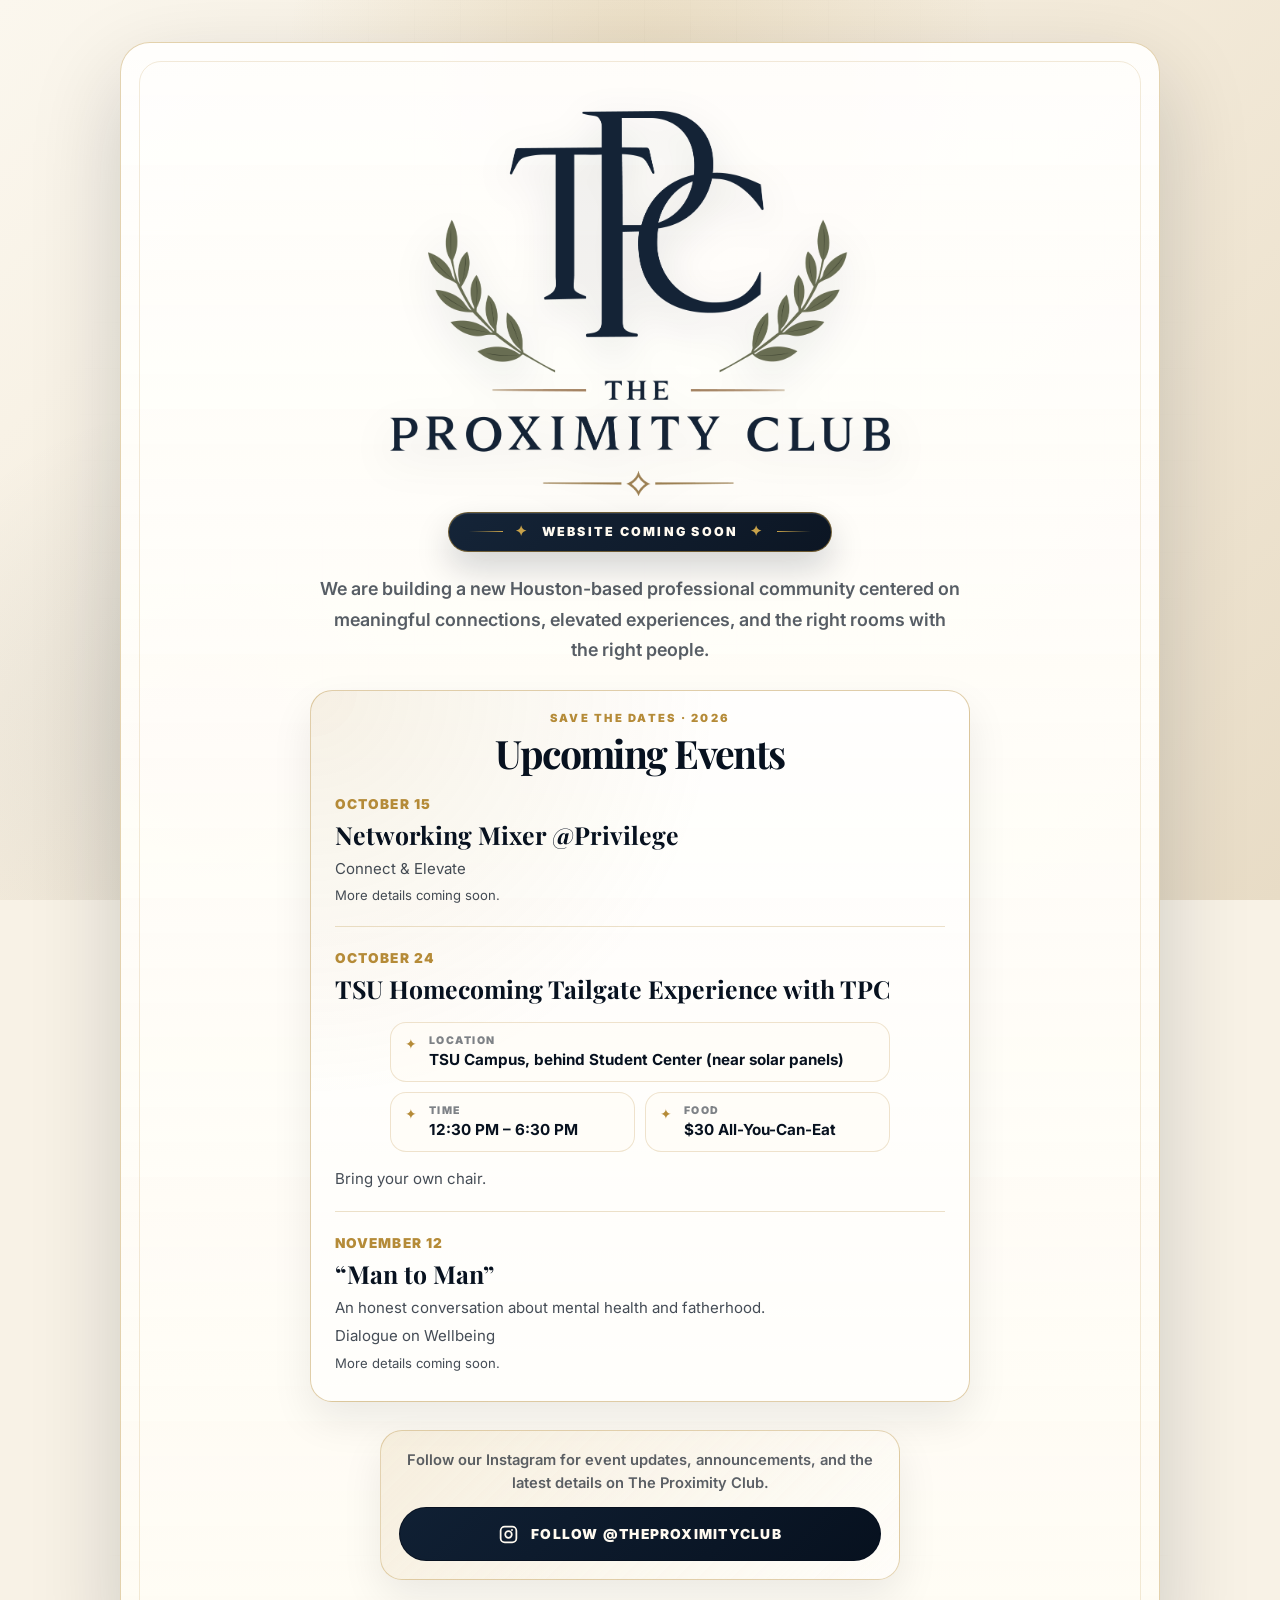
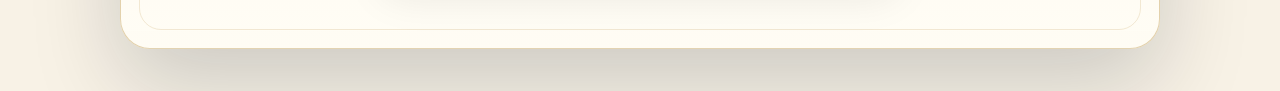
==== commit 8e67fec6: "Update event calendars and carousel Add upcoming events to both homepage calendars, including TSU Ho" ====
--- a/index.html
+++ b/index.html
@@ -3,192 +3,741 @@
 <head>
   <meta charset="UTF-8" />
   <meta name="viewport" content="width=device-width, initial-scale=1.0" />
-  <meta name="description" content="The Proximity Club is a curated professional network built around meaningful relationships, intentional events, and shared opportunity." />
+  <meta name="description" content="The Proximity Club is a curated professional network in Houston built around meaningful relationships, intentional events, and shared opportunity." />
   <meta name="theme-color" content="#03070c" />
-  <title>The Proximity Club</title>
+  <title>The Proximity Club | Coming Soon</title>
   <link rel="preconnect" href="https://fonts.googleapis.com">
   <link rel="preconnect" href="https://fonts.gstatic.com" crossorigin>
   <link href="https://fonts.googleapis.com/css2?family=Inter:wght@400;500;600;700;800&family=Playfair+Display:wght@500;600;700&display=swap" rel="stylesheet">
-  <link rel="stylesheet" href="styles.css" />
+  <link rel="icon" type="image/x-icon" href="assets/favicon.ico">
+  <link rel="icon" type="image/png" sizes="16x16" href="assets/favicon-16x16.png">
+  <link rel="icon" type="image/png" sizes="32x32" href="assets/favicon-32x32.png">
+  <link rel="icon" type="image/png" sizes="48x48" href="assets/favicon-48x48.png">
+  <link rel="apple-touch-icon" sizes="180x180" href="assets/apple-touch-icon.png">
+  <link rel="manifest" href="assets/site.webmanifest">
+  <style>
+    :root {
+      --navy: #07111f;
+      --navy-soft: #102034;
+      --navy-card: rgba(255, 252, 244, 0.86);
+      --gold: #b58b38;
+      --gold-soft: #c8a24a;
+      --cream: #f8f2e6;
+      --cream-deep: #efe4d0;
+      --ink: #07111f;
+      --muted: rgba(7, 17, 31, 0.68);
+      --line: rgba(181, 139, 56, 0.38);
+    }
+
+    * {
+      box-sizing: border-box;
+      margin: 0;
+      padding: 0;
+    }
+
+    html {
+      min-height: 100%;
+      scroll-behavior: smooth;
+    }
+
+    body {
+      min-height: 100vh;
+      font-family: "Inter", Arial, sans-serif;
+      color: var(--ink);
+      background: var(--cream);
+      overflow-x: hidden;
+    }
+
+    body::before {
+      content: "";
+      position: fixed;
+      inset: 0;
+      z-index: -3;
+      background:
+        radial-gradient(circle at 50% 8%, rgba(181, 139, 56, 0.18), transparent 34%),
+        radial-gradient(circle at 16% 82%, rgba(7, 17, 31, 0.08), transparent 26%),
+        linear-gradient(135deg, #fbf7ee 0%, #f3ead9 52%, #e8dcc6 100%);
+    }
+
+    body::after {
+      content: "";
+      position: fixed;
+      inset: 0;
+      z-index: -2;
+      pointer-events: none;
+      background:
+        linear-gradient(rgba(7, 17, 31, 0.035) 1px, transparent 1px),
+        linear-gradient(90deg, rgba(7, 17, 31, 0.035) 1px, transparent 1px);
+      background-size: 46px 46px;
+      mask-image: radial-gradient(circle at center, black, transparent 76%);
+    }
+
+    .coming-soon-page {
+      min-height: 100vh;
+      display: flex;
+      align-items: center;
+      justify-content: center;
+      padding: 42px 20px;
+      position: relative;
+    }
+
+    .coming-soon-page::before {
+      content: "";
+      position: absolute;
+      inset: auto 8% 8% 8%;
+      height: 1px;
+      background: linear-gradient(90deg, transparent, rgba(181, 139, 56, 0.46), transparent);
+    }
+
+    .coming-soon-card {
+      width: min(1040px, 100%);
+      position: relative;
+      text-align: center;
+      padding: clamp(32px, 6vw, 68px);
+      border: 1px solid var(--line);
+      border-radius: 30px;
+      background:
+        linear-gradient(180deg, rgba(255, 255, 255, 0.72), rgba(255, 252, 244, 0.9)),
+        var(--navy-card);
+      box-shadow: 0 34px 90px rgba(7, 17, 31, 0.18);
+      overflow: hidden;
+    }
+
+    .coming-soon-card::before {
+      content: "";
+      position: absolute;
+      inset: 18px;
+      border: 1px solid rgba(181, 139, 56, 0.18);
+      border-radius: 22px;
+      pointer-events: none;
+    }
+
+    .logo-wrap {
+      position: relative;
+      z-index: 1;
+      display: flex;
+      justify-content: center;
+      margin-bottom: 14px;
+    }
+
+    .logo {
+      width: clamp(280px, 44vw, 500px);
+      height: auto;
+      display: block;
+      filter: drop-shadow(0 14px 20px rgba(7, 17, 31, 0.12));
+    }
+
+    .eyebrow {
+      position: relative;
+      z-index: 1;
+      margin-bottom: 18px;
+      color: var(--gold-soft);
+      font-size: 0.78rem;
+      font-weight: 700;
+      letter-spacing: 0.25em;
+      line-height: 1.6;
+      text-transform: uppercase;
+    }
+
+    h1 {
+      position: relative;
+      z-index: 1;
+      max-width: 780px;
+      margin: 0 auto 18px;
+      font-family: "Playfair Display", Georgia, serif;
+      font-size: clamp(3rem, 7.5vw, 6.2rem);
+      font-weight: 600;
+      color: var(--ink);
+      line-height: 0.95;
+      letter-spacing: -0.045em;
+    }
+
+    h1 span {
+      display: block;
+    }
+
+    h1 .accent {
+      color: var(--gold);
+      font-style: italic;
+      letter-spacing: -0.05em;
+    }
+
+    .status-badge {
+      position: relative;
+      z-index: 2;
+      display: inline-flex;
+      align-items: center;
+      justify-content: center;
+      gap: 12px;
+      margin: 2px auto 22px;
+      padding: 11px 20px 12px;
+      border: 1px solid rgba(181, 139, 56, 0.56);
+      border-radius: 999px;
+      color: #fffaf0;
+      background:
+        linear-gradient(135deg, rgba(16, 32, 52, 0.98), rgba(7, 17, 31, 0.98));
+      box-shadow:
+        0 16px 34px rgba(7, 17, 31, 0.18),
+        inset 0 1px 0 rgba(255, 255, 255, 0.12);
+      font-size: 0.78rem;
+      font-weight: 900;
+      letter-spacing: 0.18em;
+      text-transform: uppercase;
+    }
+
+    .status-badge::before,
+    .status-badge::after {
+      content: "";
+      width: 34px;
+      height: 1px;
+      background: linear-gradient(90deg, transparent, var(--gold-soft));
+    }
+
+    .status-badge::after {
+      background: linear-gradient(90deg, var(--gold-soft), transparent);
+    }
+
+    .status-badge .spark {
+      color: var(--gold-soft);
+      font-size: 0.9rem;
+      line-height: 1;
+      transform: translateY(-1px);
+    }
+
+    .statement {
+      position: relative;
+      z-index: 1;
+      max-width: 640px;
+      margin: 0 auto;
+      color: var(--muted);
+      font-size: clamp(1rem, 2vw, 1.12rem);
+      line-height: 1.7;
+      font-weight: 600;
+    }
+
+    .divider {
+      position: relative;
+      z-index: 1;
+      width: 92px;
+      height: 1px;
+      margin: 28px auto;
+      background: linear-gradient(90deg, transparent, var(--gold), transparent);
+    }
+
+    .launch-note {
+      position: relative;
+      z-index: 1;
+      width: fit-content;
+      max-width: 100%;
+      margin: 26px auto 0;
+      padding: 10px 16px;
+      border: 1px solid rgba(200, 162, 74, 0.32);
+      border-radius: 999px;
+      color: rgba(247, 241, 227, 0.82);
+      background: rgba(255, 255, 255, 0.035);
+      font-size: 0.78rem;
+      font-weight: 800;
+      letter-spacing: 0.1em;
+      text-transform: uppercase;
+    }
+
+    .pill {
+      border: 1px solid rgba(200, 162, 74, 0.35);
+      border-radius: 999px;
+      padding: 10px 16px;
+      color: rgba(247, 241, 227, 0.82);
+      background: rgba(255, 255, 255, 0.04);
+      font-size: 0.78rem;
+      font-weight: 700;
+      letter-spacing: 0.08em;
+      text-transform: uppercase;
+    }
+
+    .event-announcement {
+      position: relative;
+      z-index: 1;
+      width: min(660px, 100%);
+      margin: 24px auto 0;
+      padding: 20px 24px 22px;
+      border: 1px solid rgba(181, 139, 56, 0.42);
+      border-radius: 22px;
+      background:
+        radial-gradient(circle at top left, rgba(181, 139, 56, 0.12), transparent 42%),
+        rgba(255, 255, 255, 0.58);
+      text-align: center;
+      box-shadow: 0 18px 42px rgba(7, 17, 31, 0.08);
+    }
+
+    .event-kicker {
+      margin-bottom: 8px;
+      color: var(--gold);
+      font-size: 0.7rem;
+      font-weight: 900;
+      letter-spacing: 0.2em;
+      text-transform: uppercase;
+    }
+
+    .event-announcement h2 {
+      max-width: 560px;
+      margin: 0 auto 10px;
+      font-family: "Playfair Display", Georgia, serif;
+      color: var(--ink);
+      font-size: clamp(1.65rem, 3.5vw, 2.45rem);
+      line-height: 1.02;
+      letter-spacing: -0.04em;
+    }
+
+    .event-calendar {
+      margin-top: 20px;
+      text-align: left;
+    }
+
+    .event-calendar-item + .event-calendar-item {
+      margin-top: 20px;
+      padding-top: 20px;
+      border-top: 1px solid rgba(181, 139, 56, 0.26);
+    }
+
+    .event-calendar-date {
+      color: var(--gold);
+      font-size: 0.85rem;
+      font-weight: 900;
+      letter-spacing: 0.08em;
+      text-transform: uppercase;
+    }
+
+    .event-calendar-item h3 {
+      margin: 6px 0 8px;
+      color: var(--ink);
+      font-family: "Playfair Display", Georgia, serif;
+      font-size: clamp(1.2rem, 3vw, 1.55rem);
+      line-height: 1.25;
+    }
+
+    .event-calendar-item p {
+      margin: 6px 0;
+      color: rgba(7, 17, 31, 0.75);
+      font-size: 0.94rem;
+      line-height: 1.5;
+    }
+
+    .event-calendar-item .event-calendar-note {
+      font-size: 0.82rem;
+    }
+
+    .event-summary {
+      max-width: 560px;
+      margin: 0 auto 16px;
+      color: rgba(7, 17, 31, 0.66);
+      font-size: 0.94rem;
+      line-height: 1.5;
+      font-weight: 600;
+    }
+
+    .event-details-list {
+      display: grid;
+      grid-template-columns: repeat(2, minmax(0, 1fr));
+      gap: 10px;
+      max-width: 500px;
+      margin: 18px auto 16px;
+      padding: 0;
+      list-style: none;
+      text-align: left;
+    }
+
+    .event-detail {
+      position: relative;
+      display: grid;
+      grid-template-columns: auto 1fr;
+      column-gap: 12px;
+      align-items: start;
+      padding: 11px 14px;
+      border: 1px solid rgba(181, 139, 56, 0.22);
+      border-radius: 16px;
+      background: rgba(255, 252, 244, 0.58);
+    }
+
+    .event-detail-wide {
+      grid-column: 1 / -1;
+    }
+
+    .event-detail::before {
+      content: "✦";
+      grid-row: 1 / span 2;
+      color: var(--gold);
+      font-size: 0.86rem;
+      line-height: 1.2;
+      transform: translateY(2px);
+    }
+
+    .event-detail span {
+      display: block;
+      margin-bottom: 3px;
+      color: rgba(7, 17, 31, 0.52);
+      font-size: 0.66rem;
+      font-weight: 900;
+      letter-spacing: 0.14em;
+      text-transform: uppercase;
+    }
+
+    .event-detail strong {
+      display: block;
+      color: var(--ink);
+      font-size: 0.95rem;
+      line-height: 1.32;
+    }
+
+    .event-perks {
+      display: flex;
+      justify-content: center;
+      flex-wrap: wrap;
+      gap: 8px;
+      margin-top: 12px;
+      padding-top: 14px;
+      border-top: 1px solid rgba(181, 139, 56, 0.26);
+    }
+
+    .event-perks span {
+      border: 1px solid rgba(181, 139, 56, 0.34);
+      border-radius: 999px;
+      padding: 7px 11px;
+      color: rgba(7, 17, 31, 0.74);
+      background: rgba(255, 255, 255, 0.52);
+      font-size: 0.66rem;
+      font-weight: 900;
+      letter-spacing: 0.055em;
+      text-transform: uppercase;
+    }
+
+    .instagram-feature {
+      position: relative;
+      z-index: 1;
+      width: min(520px, 100%);
+      margin: 28px auto 0;
+      padding: 18px;
+      border: 1px solid rgba(181, 139, 56, 0.36);
+      border-radius: 22px;
+      background:
+        linear-gradient(135deg, rgba(181, 139, 56, 0.12), rgba(255, 255, 255, 0.5)),
+        rgba(255, 252, 244, 0.64);
+      box-shadow: 0 18px 42px rgba(7, 17, 31, 0.08);
+    }
+
+    .instagram-feature p {
+      margin-bottom: 12px;
+      color: rgba(7, 17, 31, 0.66);
+      font-size: 0.92rem;
+      line-height: 1.55;
+      font-weight: 600;
+    }
+
+    .instagram-feature-link {
+      display: inline-flex;
+      align-items: center;
+      justify-content: center;
+      gap: 12px;
+      width: 100%;
+      min-height: 54px;
+      border-radius: 999px;
+      color: #fffaf0;
+      background: linear-gradient(135deg, #102034, #07111f);
+      border: 1px solid rgba(7, 17, 31, 0.88);
+      font-size: 0.86rem;
+      font-weight: 900;
+      letter-spacing: 0.09em;
+      text-transform: uppercase;
+      text-decoration: none;
+      transition: transform 180ms ease, box-shadow 180ms ease;
+    }
+
+    .instagram-feature-link:hover {
+      transform: translateY(-2px);
+      box-shadow: 0 12px 28px rgba(7, 17, 31, 0.18);
+    }
+
+    .instagram-feature-link svg {
+      width: 21px;
+      height: 21px;
+      flex: 0 0 auto;
+      display: block;
+    }
+
+    .actions {
+      position: relative;
+      z-index: 1;
+      display: flex;
+      justify-content: center;
+      gap: 12px;
+      flex-wrap: wrap;
+      margin-top: 28px;
+    }
+
+    .btn {
+      display: inline-flex;
+      align-items: center;
+      justify-content: center;
+      min-height: 46px;
+      padding: 0 20px;
+      border-radius: 999px;
+      font-size: 0.8rem;
+      font-weight: 800;
+      letter-spacing: 0.08em;
+      text-transform: uppercase;
+      text-decoration: none;
+      transition: transform 180ms ease, border-color 180ms ease, background 180ms ease;
+    }
+
+    .btn:hover {
+      transform: translateY(-2px);
+    }
+
+    .btn-primary {
+      color: #07111f;
+      background: linear-gradient(135deg, var(--gold-soft), var(--gold));
+      border: 1px solid rgba(231, 200, 109, 0.8);
+    }
+
+    .btn-ghost {
+      color: var(--cream);
+      border: 1px solid rgba(247, 241, 227, 0.24);
+      background: rgba(255, 255, 255, 0.035);
+    }
+
+    .footer-note {
+      position: relative;
+      z-index: 1;
+      margin-top: 36px;
+      color: rgba(247, 241, 227, 0.52);
+      font-size: 0.76rem;
+      font-weight: 700;
+      letter-spacing: 0.16em;
+      text-transform: uppercase;
+    }
+
+    @media (max-width: 640px) {
+      .coming-soon-page {
+        min-height: auto;
+        padding: 8px;
+        align-items: flex-start;
+      }
+
+      .coming-soon-card {
+        min-height: auto;
+        display: block;
+        padding: 16px 10px 14px;
+        border-radius: 20px;
+      }
+
+      .coming-soon-card::before {
+        inset: 7px;
+        border-radius: 15px;
+      }
+
+      h1 {
+        letter-spacing: -0.04em;
+      }
+
+      .logo {
+        width: clamp(170px, 58vw, 230px);
+      }
+
+      .logo-wrap {
+        margin-bottom: 6px;
+      }
+
+      .statement {
+        display: none;
+      }
+
+      .status-badge {
+        gap: 6px;
+        margin-bottom: 10px;
+        padding: 7px 11px 8px;
+        font-size: 0.58rem;
+        letter-spacing: 0.1em;
+      }
+
+      .status-badge::before,
+      .status-badge::after {
+        width: 14px;
+      }
+
+      .actions {
+        gap: 10px;
+      }
+
+      .pill,
+      .btn {
+        width: 100%;
+        max-width: 320px;
+      }
+
+      .event-announcement {
+        margin-top: 10px;
+        padding: 12px 10px;
+        border-radius: 16px;
+      }
+
+      .event-kicker {
+        margin-bottom: 5px;
+        font-size: 0.58rem;
+        letter-spacing: 0.14em;
+      }
+
+      .event-announcement h2 {
+        max-width: 310px;
+        font-size: clamp(1.32rem, 6.6vw, 1.65rem);
+        line-height: 1.02;
+        margin-bottom: 7px;
+      }
+
+      .event-summary {
+        display: none;
+      }
+
+      .event-details-list {
+        grid-template-columns: repeat(2, minmax(0, 1fr));
+        gap: 6px;
+        max-width: 100%;
+        margin: 10px auto 9px;
+      }
+
+      .event-detail-wide {
+        grid-column: 1 / -1;
+      }
+
+      .event-detail {
+        column-gap: 8px;
+        padding: 8px 9px;
+        border-radius: 12px;
+      }
+
+      .event-detail::before {
+        font-size: 0.68rem;
+      }
+
+      .event-detail span {
+        margin-bottom: 1px;
+        font-size: 0.55rem;
+        letter-spacing: 0.1em;
+      }
+
+      .event-detail strong {
+        font-size: 0.78rem;
+        line-height: 1.2;
+      }
+
+      .event-perks {
+        display: grid;
+        grid-template-columns: repeat(2, minmax(0, 1fr));
+        gap: 6px;
+        margin-top: 8px;
+        padding-top: 9px;
+      }
+
+      .event-perks span {
+        width: 100%;
+        text-align: center;
+        font-size: 0.52rem;
+        letter-spacing: 0.035em;
+        padding: 6px 6px;
+        line-height: 1.15;
+      }
+
+      .instagram-feature {
+        margin-top: 10px;
+        padding: 10px;
+        border-radius: 16px;
+      }
+
+      .instagram-feature p {
+        margin-bottom: 8px;
+        font-size: 0.78rem;
+        line-height: 1.3;
+      }
+
+      .instagram-feature-link {
+        min-height: 42px;
+        gap: 8px;
+        font-size: 0.66rem;
+        letter-spacing: 0.045em;
+        padding: 0 10px;
+      }
+
+      .instagram-feature-link svg {
+        width: 16px;
+        height: 16px;
+      }
+    }
+  </style>
 </head>
 <body>
-  <header class="site-header">
-    <a class="brand brand-overlap" href="#home" aria-label="The Proximity Club Home">
-      <img class="brand-logo" src="assets/goldLogo.png" alt="The Proximity Club" />
-    </a>
-
-    <button class="nav-toggle" aria-label="Open navigation" aria-expanded="false">☰</button>
-
-    <nav class="site-nav" aria-label="Main navigation">
-      <a href="#home" aria-current="page">Home</a>
-      <a href="about.html">About</a>
-      <a href="#events">Events</a>
-      <a href="business-directory.html">Business Directory</a>
-      <a href="contact.html">Contact</a>
-    </nav>
-
-    <a class="header-cta" href="join.html">Be in the Proximity</a>
-  </header>
-
-  <main>
-    <section id="home" class="hero section-dark">
-      <video class="hero-video" autoplay muted loop playsinline aria-hidden="true">
-        <source src="assets/websiteHomeVideo.mp4" type="video/mp4" />
-      </video>
-      <div class="hero-overlay"></div>
-      <div class="hero-content reveal">
-        <p class="eyebrow">Welcome to</p>
-        <h1><span>The Proximity</span><span>Club</span></h1>
-        <p class="hero-tagline">Where proximity creates opportunity.</p>
-        <p class="hero-copy">A curated network for ambitious professionals, entrepreneurs, and leaders who believe that who you know can take you further than what you know.</p>
-        <div class="hero-actions">
-          <a class="btn btn-primary" href="join.html">Be in the Proximity</a>
-          
-        </div>
+  <main class="coming-soon-page" id="home">
+    <section class="coming-soon-card" aria-labelledby="coming-soon-title">
+      <div class="logo-wrap">
+        <img class="logo" src="assets/TPC_logo.png" alt="The Proximity Club logo" />
       </div>
-    </section>
-
-    <!-- Calendar section: add calendar-section--empty to this section for the built-in empty state. -->
-    <section id="events" class="events calendar-section section-dark" aria-labelledby="calendar-heading">
-      <div class="section-shell reveal">
-        <div class="calendar-feature-layout">
-          <header class="calendar-header">
-            <p class="eyebrow">Calendar</p>
-            <div class="calendar-heading-rule" aria-hidden="true"><span></span></div>
-            <h2 id="calendar-heading">Upcoming Experiences</h2>
-            <p>We gather with purpose. From intimate networking mixers to member roundtables, every event is designed to create meaningful connections.</p>
-          </header>
-
-          <!-- Update the event date, title, location, time, and reservation link in this card. -->
-          <article class="calendar-event-card">
-          <div class="calendar-date">
-            <p class="calendar-event-label calendar-scheduled-content">Next Event</p>
-            <p class="calendar-event-label calendar-empty-content">Next Invitation</p>
-            <div class="calendar-date-rule" aria-hidden="true"></div>
-            <time class="calendar-scheduled-content" datetime="2026-07-16T18:00:00-05:00">
-              <span class="calendar-month">July</span>
-              <span class="calendar-day">16</span>
-            </time>
-            <p class="calendar-coming-soon calendar-empty-content">Coming Soon</p>
-          </div>
-
-          <div class="calendar-event-details">
-            <h3 class="calendar-scheduled-content">Soft Launch Happy Hour</h3>
-            <h3 class="calendar-empty-content">Our next experience is being thoughtfully curated.</h3>
-            <div class="calendar-event-meta calendar-scheduled-content">
-              <p>
-                <svg viewBox="0 0 24 24" aria-hidden="true"><path d="M20 10c0 5-8 11-8 11S4 15 4 10a8 8 0 1 1 16 0Z"/><circle cx="12" cy="10" r="2.5"/></svg>
-                <span>Privilege <b aria-hidden="true">•</b> Houston, Texas</span>
-              </p>
-              <p>
-                <svg viewBox="0 0 24 24" aria-hidden="true"><circle cx="12" cy="12" r="9"/><path d="M12 7v5l3.5 2"/></svg>
-                <time datetime="2026-07-16T18:00:00-05:00">6:00 PM</time>
-              </p>
-            </div>
-            <p class="calendar-empty-copy calendar-empty-content">Stay connected to receive event announcements and invitations.</p>
-            <a class="calendar-event-cta calendar-scheduled-content" href="mailto:info@theproximityclub.com?subject=Soft%20Launch%20Happy%20Hour%20Reservation">Reserve Your Spot <span aria-hidden="true">→</span></a>
-            <a class="calendar-event-cta calendar-empty-content" href="contact.html">Stay Connected <span aria-hidden="true">→</span></a>
-          </div>
-
-            <svg class="calendar-celebration" viewBox="0 0 180 220" aria-hidden="true">
-              <path d="M68 49 46 43 28 102c-8 28 7 48 25 51l-15 46m8 0H27m39-150 22-6 18 59c8 28-7 48-25 51l15 46m-8 0h19M33 92c13 8 28 9 45 3m24-3c-13 8-28 9-45 3"/>
-              <path class="calendar-spark" d="M90 8v28M76 22h28M81 13l18 18M99 13 81 31"/>
-            </svg>
+
+      <div class="status-badge" id="coming-soon-title" aria-label="Coming soon">
+        <span class="spark" aria-hidden="true">✦</span>
+        <span>Website Coming Soon</span>
+        <span class="spark" aria-hidden="true">✦</span>
+      </div>
+
+      <p class="statement">
+        We are building a new Houston-based professional community centered on meaningful connections,
+        elevated experiences, and the right rooms with the right people.
+      </p>
+
+      <section class="event-announcement" aria-labelledby="event-title">
+        <p class="event-kicker">Save the Dates · 2026</p>
+        <h2 id="event-title">Upcoming Events</h2>
+        <div class="event-calendar">
+          <article class="event-calendar-item" aria-labelledby="mixer-title">
+            <time class="event-calendar-date" datetime="2026-10-15">October 15</time>
+            <h3 id="mixer-title">Networking Mixer @Privilege</h3>
+            <p>Connect &amp; Elevate</p>
+            <p class="event-calendar-note">More details coming soon.</p>
+          </article>
+          <article class="event-calendar-item" aria-labelledby="tailgate-title">
+            <time class="event-calendar-date" datetime="2026-10-24">October 24</time>
+            <h3 id="tailgate-title">TSU Homecoming Tailgate Experience with TPC</h3>
+            <ul class="event-details-list" aria-label="Tailgate details">
+              <li class="event-detail event-detail-wide">
+                <span>Location</span>
+                <strong>TSU Campus, behind Student Center (near solar panels)</strong>
+              </li>
+              <li class="event-detail">
+                <span>Time</span>
+                <strong>12:30 PM – 6:30 PM</strong>
+              </li>
+              <li class="event-detail">
+                <span>Food</span>
+                <strong>$30 All-You-Can-Eat</strong>
+              </li>
+            </ul>
+            <p>Bring your own chair.</p>
+          </article>
+          <article class="event-calendar-item" aria-labelledby="conversation-title">
+            <time class="event-calendar-date" datetime="2026-11-12">November 12</time>
+            <h3 id="conversation-title">“Man to Man”</h3>
+            <p>An honest conversation about mental health and fatherhood.</p>
+            <p>Dialogue on Wellbeing</p>
+            <p class="event-calendar-note">More details coming soon.</p>
           </article>
         </div>
-
-        <div class="calendar-experience-divider" aria-hidden="true"><span></span></div>
-
-        <div class="calendar-experiences" aria-label="Types of experiences">
-          <article>
-            <div class="calendar-experience-icon" aria-hidden="true">
-              <svg viewBox="0 0 48 48"><circle cx="16" cy="16" r="5"/><circle cx="32" cy="16" r="5"/><circle cx="24" cy="11" r="5"/><path d="M7 35v-8c0-4 4-7 9-7m25 15v-8c0-4-4-7-9-7M14 38V27c0-5 4-8 10-8s10 3 10 8v11Z"/></svg>
-            </div>
-            <div><h3>Networking Mixers</h3><p>Meaningful connections that drive opportunity.</p></div>
-          </article>
-          <article>
-            <div class="calendar-experience-icon" aria-hidden="true">
-              <svg viewBox="0 0 48 48"><circle cx="13" cy="15" r="4"/><circle cx="35" cy="15" r="4"/><circle cx="24" cy="11" r="5"/><path d="M6 32v-7c0-4 3-6 7-6m29 13v-7c0-4-3-6-7-6M15 27c0-5 4-8 9-8s9 3 9 8v9H15Z"/><ellipse cx="24" cy="33" rx="14" ry="5"/></svg>
-            </div>
-            <div><h3>Executive Roundtables</h3><p>Peer-to-peer conversations on what matters most.</p></div>
-          </article>
-          <article>
-            <div class="calendar-experience-icon" aria-hidden="true">
-              <svg viewBox="0 0 48 48"><path d="m5 19 19-11 19 11H5Zm4 20h30M12 22v13m8-13v13m8-13v13m8-13v13M7 19h34v4H7Z"/></svg>
-            </div>
-            <div><h3>Community Experiences</h3><p>Gatherings that strengthen business and our community.</p></div>
-          </article>
-        </div>
-      </div>
-    </section>
-    <!-- End Calendar section -->
-     
-    <section id="membership" class="membership-band community-band">
-      <div class="section-shell inclusion-layout reveal">
-        <div class="inclusion-intro">
-          <p class="eyebrow">Our Community</p>
-          <h2>Built on Real Connections. <span>Strengthened by Different Perspectives.</span></h2>
-          <p>The Proximity Club is a welcoming community of professionals from different industries, backgrounds, and experiences—brought together by a shared belief in meaningful relationships.</p>
-        </div>
-
-        <div class="inclusion-principles" aria-label="Our community principles">
-          <article class="inclusion-card">
-            <span class="inclusion-icon" aria-hidden="true">
-              <svg viewBox="0 0 48 48"><circle cx="18" cy="17" r="6"/><circle cx="32" cy="19" r="5"/><path d="M7 37c1-7 5-11 11-11s10 4 11 11M27 28c2-2 4-3 6-3 5 0 8 4 9 10"/></svg>
-            </span>
-            <div><h3>Open Community</h3><p>Professionals across industries, backgrounds, and experiences are welcomed with intention.</p></div>
-          </article>
-          <article class="inclusion-card">
-            <span class="inclusion-icon" aria-hidden="true">
-              <svg viewBox="0 0 48 48"><path d="M24 39S8 30 8 18c0-5 4-9 9-9 3 0 6 2 7 5 2-3 4-5 8-5 5 0 8 4 8 9 0 12-16 21-16 21Z"/><path d="M17 22c2 3 4 5 7 6 3-1 5-3 7-6"/></svg>
-            </span>
-            <div><h3>Genuine Connection</h3><p>Thoughtful conversations create relationships grounded in trust, respect, and shared purpose.</p></div>
-          </article>
-          <article class="inclusion-card">
-            <span class="inclusion-icon" aria-hidden="true">
-              <svg viewBox="0 0 48 48"><path d="M9 37h30M13 33l8-9 6 5 10-14"/><path d="M29 15h8v8"/><circle cx="13" cy="33" r="2"/><circle cx="21" cy="24" r="2"/><circle cx="27" cy="29" r="2"/></svg>
-            </span>
-            <div><h3>Shared Growth</h3><p>We exchange ideas, open doors, and create opportunities that help one another move forward.</p></div>
-          </article>
-        </div>
-      </div>
+      </section>
+
+      <div class="instagram-feature">
+        <p>Follow our Instagram for event updates, announcements, and the latest details on The Proximity Club.</p>
+        <a class="instagram-feature-link" href="https://www.instagram.com/theproximityclub/?utm_source=ig_web_button_share_sheet" target="_blank" rel="noopener noreferrer" aria-label="Follow The Proximity Club on Instagram">
+          <svg viewBox="0 0 24 24" aria-hidden="true" focusable="false">
+            <path fill="currentColor" d="M7.75 2h8.5A5.76 5.76 0 0 1 22 7.75v8.5A5.76 5.76 0 0 1 16.25 22h-8.5A5.76 5.76 0 0 1 2 16.25v-8.5A5.76 5.76 0 0 1 7.75 2Zm0 2A3.75 3.75 0 0 0 4 7.75v8.5A3.75 3.75 0 0 0 7.75 20h8.5A3.75 3.75 0 0 0 20 16.25v-8.5A3.75 3.75 0 0 0 16.25 4h-8.5ZM12 7.25A4.75 4.75 0 1 1 12 16.75 4.75 4.75 0 0 1 12 7.25Zm0 2A2.75 2.75 0 1 0 12 14.75 2.75 2.75 0 0 0 12 9.25Zm5.1-2.35a1.1 1.1 0 1 1-2.2 0 1.1 1.1 0 0 1 2.2 0Z" />
+          </svg>
+          <span>Follow @theproximityclub</span>
+        </a>
+      </div>   
     </section>
   </main>
-
-  <footer id="contact" class="site-footer">
-    <div class="footer-shell">
-      <div>
-        <p class="footer-brand">The Proximity Club</p>
-        <p>Where proximity creates opportunity and relationships open the right doors.</p>
-        <div class="social-row" aria-label="Social links">
-          <a href="mailto:info@theproximityclub.com" aria-label="Email" title="Email The Proximity Club"><svg viewBox="0 0 24 24" aria-hidden="true"><path d="M3 5h18v14H3V5Zm2 2v.4l7 5.2 7-5.2V7H5Zm14 10V9.9l-7 5.2-7-5.2V17h14Z"/></svg></a>
-          <a href="https://www.facebook.com/profile.php?id=61591724949559" target="_blank" rel="noopener noreferrer" aria-label="Facebook" title="Visit The Proximity Club on Facebook"><svg viewBox="0 0 24 24" aria-hidden="true"><path d="M14 8h3V4.3c-.5-.1-2.2-.3-4.1-.3-4 0-6.7 2.4-6.7 6.9V15H2v4.1h4.2V24h5.1v-4.9h4.2l.7-4.1h-4.9v-3.7C11.3 10.1 11.7 8 14 8Z"/></svg></a>
-          <a href="https://www.instagram.com/theproximityclub?utm_source=ig_web_button_share_sheet&amp;igsh=ZDNlZDc0MzIxNw==" target="_blank" rel="noopener noreferrer" aria-label="Instagram" title="Visit The Proximity Club on Instagram"><svg viewBox="0 0 24 24" aria-hidden="true"><path d="M7 2h10a5 5 0 0 1 5 5v10a5 5 0 0 1-5 5H7a5 5 0 0 1-5-5V7a5 5 0 0 1 5-5Zm0 2a3 3 0 0 0-3 3v10a3 3 0 0 0 3 3h10a3 3 0 0 0 3-3V7a3 3 0 0 0-3-3H7Zm10.5 1.5a1.25 1.25 0 1 1 0 2.5 1.25 1.25 0 0 1 0-2.5ZM12 7a5 5 0 1 1 0 10 5 5 0 0 1 0-10Zm0 2a3 3 0 1 0 0 6 3 3 0 0 0 0-6Z"/></svg></a>
-          <a href="https://www.tiktok.com/@theproximityclub?is_from_webapp=1&amp;sender_device=pc" target="_blank" rel="noopener noreferrer" aria-label="TikTok" title="Visit The Proximity Club on TikTok"><svg viewBox="0 0 24 24" aria-hidden="true"><path d="M14.2 3h3.1c.2 1.8 1.3 3.2 3.2 3.6v3.2a8.2 8.2 0 0 1-3.2-1v6.3a6.1 6.1 0 1 1-5.2-6v3.3a2.9 2.9 0 1 0 2.1 2.8V3Z"/></svg></a>
-          <a href="https://www.youtube.com/@TheProximityClub" target="_blank" rel="noopener noreferrer" aria-label="YouTube" title="Visit The Proximity Club on YouTube"><svg viewBox="0 0 24 24" aria-hidden="true"><path d="M21.6 7.2a3 3 0 0 0-2.1-2.1C17.7 4.6 12 4.6 12 4.6s-5.7 0-7.5.5a3 3 0 0 0-2.1 2.1A31 31 0 0 0 2 12a31 31 0 0 0 .4 4.8 3 3 0 0 0 2.1 2.1c1.8.5 7.5.5 7.5.5s5.7 0 7.5-.5a3 3 0 0 0 2.1-2.1A31 31 0 0 0 22 12a31 31 0 0 0-.4-4.8ZM10 15.2V8.8l5.5 3.2-5.5 3.2Z"/></svg></a>
-        </div>
-      </div>
-
-      <div>
-        <h3>Quick Links</h3>
-        <a href="#home">Home</a>
-        <a href="about.html">About</a>
-        <a href="#events">Events</a>
-        <a href="business-directory.html">Business Directory</a>
-        <a href="join.html">In Proximity</a>
-        <a href="contact.html">Contact</a>
-      </div>
-
-      <div>
-        <h3>Contact</h3>
-        <p>Houston, Texas</p>
-        <p><a href="mailto:info@theproximityclub.com">info@theproximityclub.com</a></p>
-      </div>
-
-    </div>
-    <p class="copyright">© <span id="year"></span> The Proximity Club. All rights reserved.</p>
-  </footer>
-
-  <script src="script.js"></script>
 </body>
 </html>
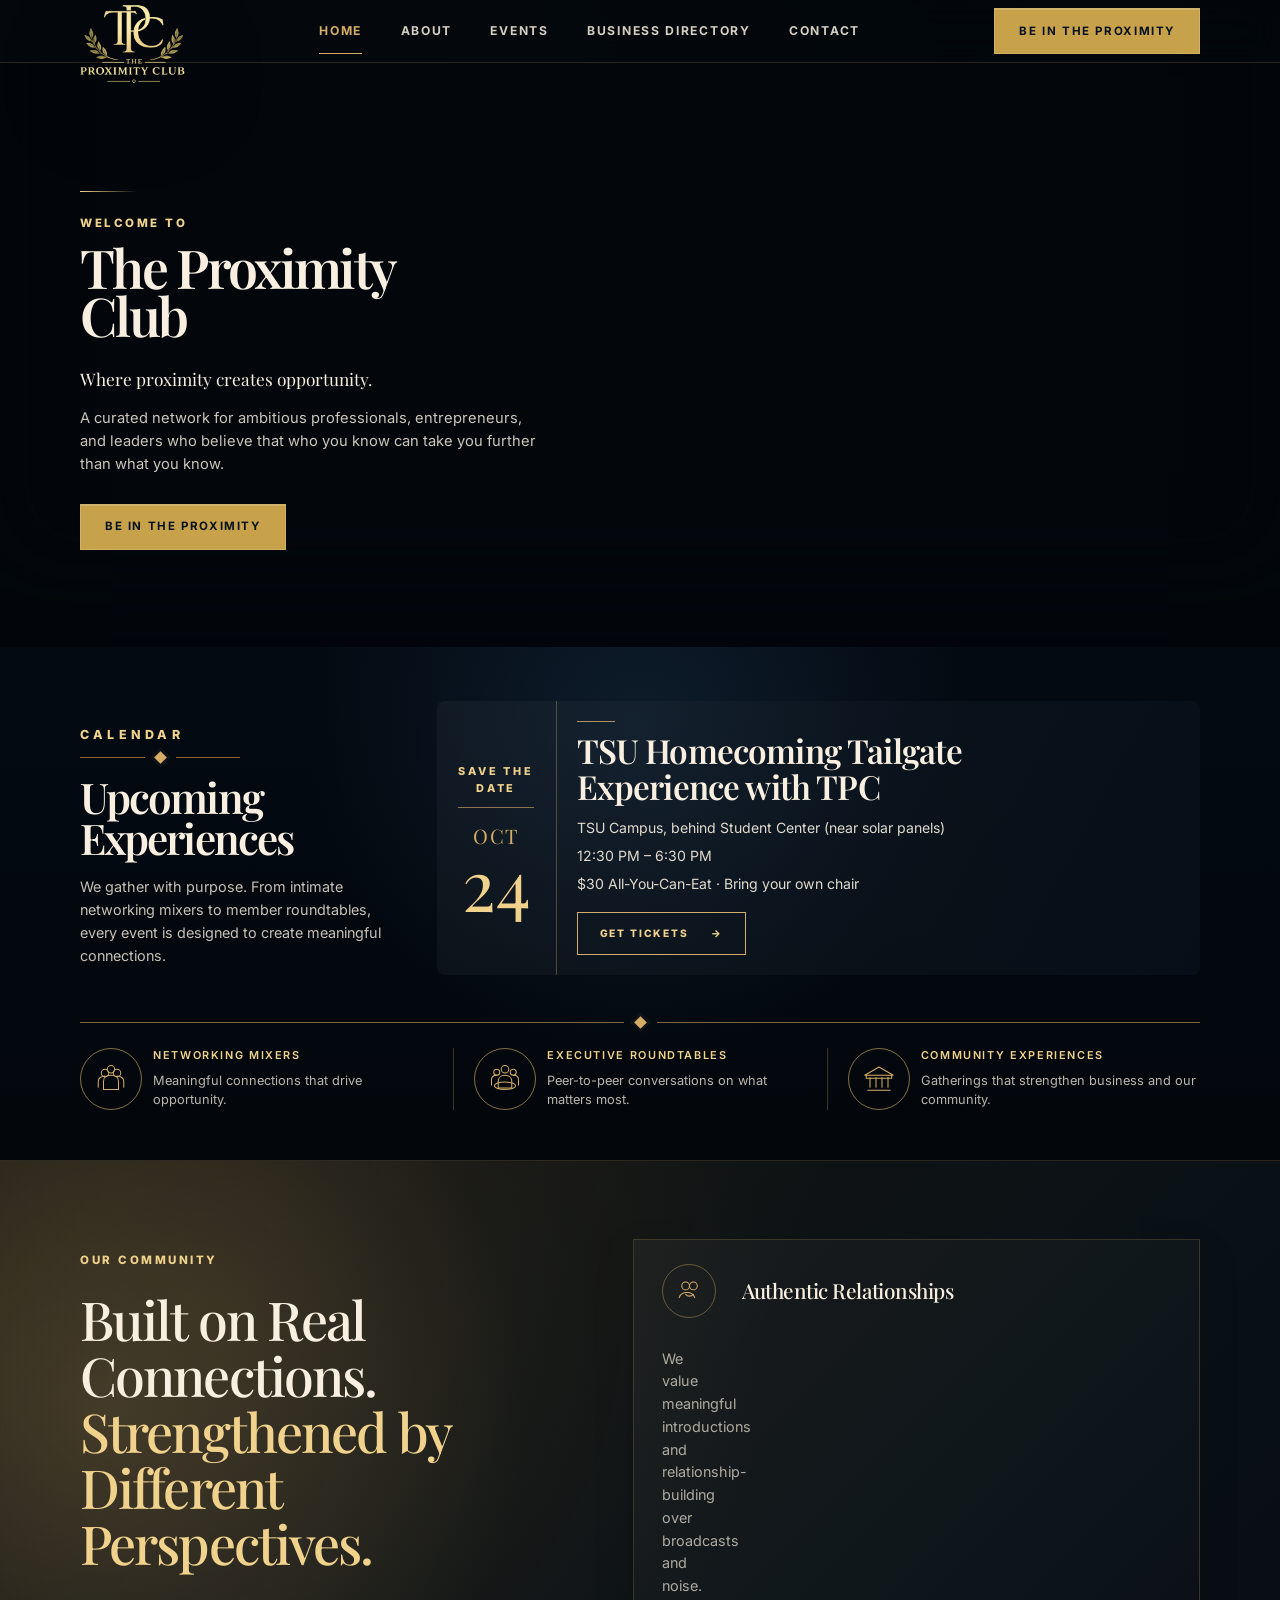
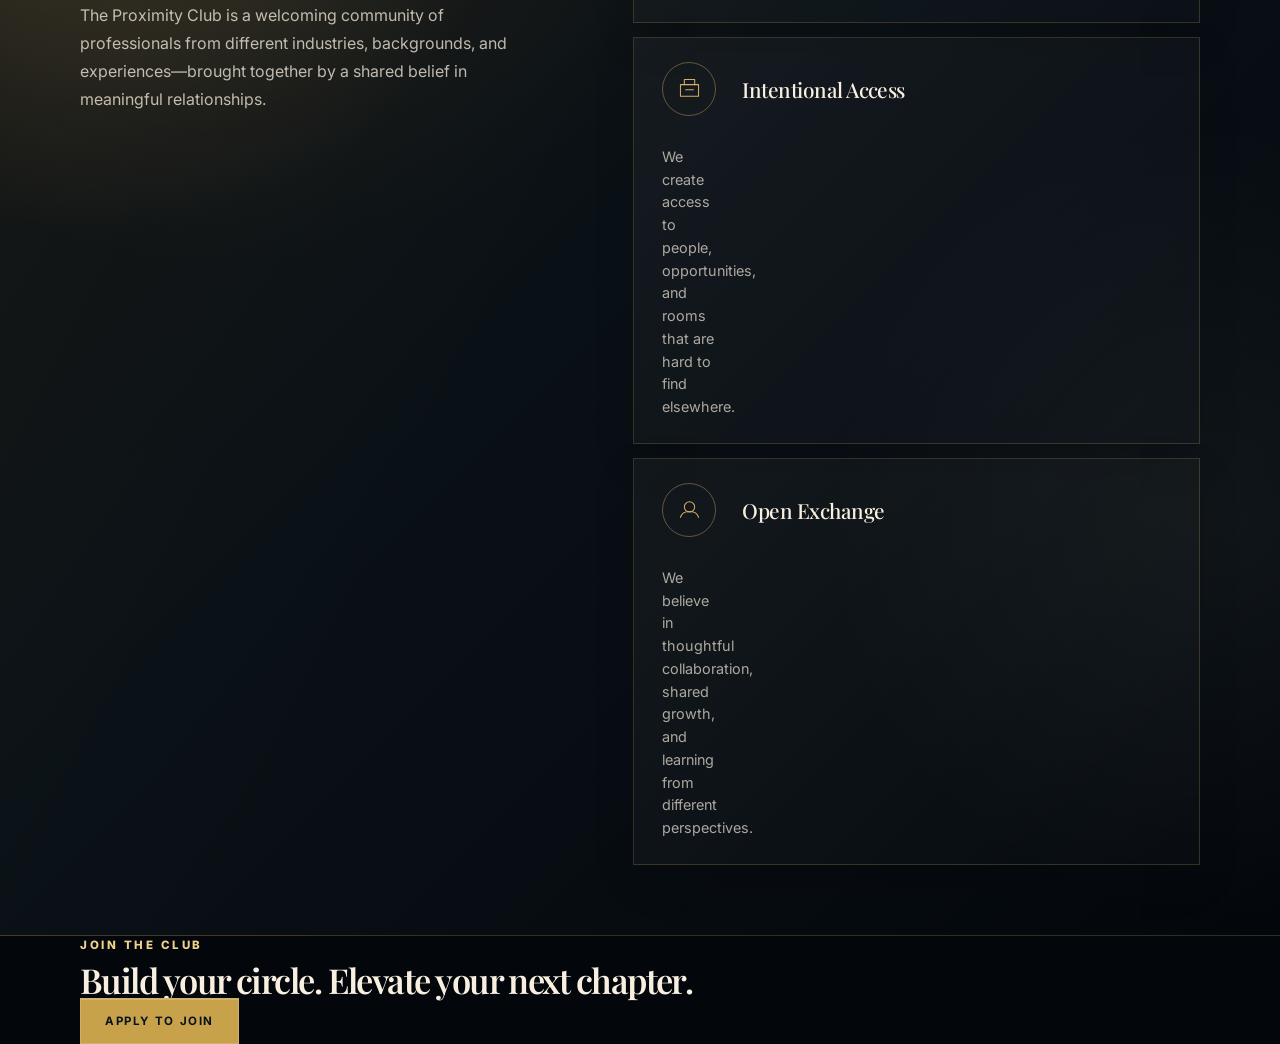
==== commit 89f8edb2: "Update index.html" ====
--- a/index.html
+++ b/index.html
@@ -3,740 +3,210 @@
 <head>
   <meta charset="UTF-8" />
   <meta name="viewport" content="width=device-width, initial-scale=1.0" />
-  <meta name="description" content="The Proximity Club is a curated professional network in Houston built around meaningful relationships, intentional events, and shared opportunity." />
+  <meta name="description" content="The Proximity Club is a curated professional network built around meaningful relationships, intentional events, and shared opportunity." />
   <meta name="theme-color" content="#03070c" />
-  <title>The Proximity Club | Coming Soon</title>
-  <link rel="preconnect" href="https://fonts.googleapis.com">
-  <link rel="preconnect" href="https://fonts.gstatic.com" crossorigin>
-  <link href="https://fonts.googleapis.com/css2?family=Inter:wght@400;500;600;700;800&family=Playfair+Display:wght@500;600;700&display=swap" rel="stylesheet">
-  <link rel="icon" type="image/x-icon" href="assets/favicon.ico">
-  <link rel="icon" type="image/png" sizes="16x16" href="assets/favicon-16x16.png">
-  <link rel="icon" type="image/png" sizes="32x32" href="assets/favicon-32x32.png">
-  <link rel="icon" type="image/png" sizes="48x48" href="assets/favicon-48x48.png">
-  <link rel="apple-touch-icon" sizes="180x180" href="assets/apple-touch-icon.png">
-  <link rel="manifest" href="assets/site.webmanifest">
-  <style>
-    :root {
-      --navy: #07111f;
-      --navy-soft: #102034;
-      --navy-card: rgba(255, 252, 244, 0.86);
-      --gold: #b58b38;
-      --gold-soft: #c8a24a;
-      --cream: #f8f2e6;
-      --cream-deep: #efe4d0;
-      --ink: #07111f;
-      --muted: rgba(7, 17, 31, 0.68);
-      --line: rgba(181, 139, 56, 0.38);
-    }
-
-    * {
-      box-sizing: border-box;
-      margin: 0;
-      padding: 0;
-    }
-
-    html {
-      min-height: 100%;
-      scroll-behavior: smooth;
-    }
-
-    body {
-      min-height: 100vh;
-      font-family: "Inter", Arial, sans-serif;
-      color: var(--ink);
-      background: var(--cream);
-      overflow-x: hidden;
-    }
-
-    body::before {
-      content: "";
-      position: fixed;
-      inset: 0;
-      z-index: -3;
-      background:
-        radial-gradient(circle at 50% 8%, rgba(181, 139, 56, 0.18), transparent 34%),
-        radial-gradient(circle at 16% 82%, rgba(7, 17, 31, 0.08), transparent 26%),
-        linear-gradient(135deg, #fbf7ee 0%, #f3ead9 52%, #e8dcc6 100%);
-    }
-
-    body::after {
-      content: "";
-      position: fixed;
-      inset: 0;
-      z-index: -2;
-      pointer-events: none;
-      background:
-        linear-gradient(rgba(7, 17, 31, 0.035) 1px, transparent 1px),
-        linear-gradient(90deg, rgba(7, 17, 31, 0.035) 1px, transparent 1px);
-      background-size: 46px 46px;
-      mask-image: radial-gradient(circle at center, black, transparent 76%);
-    }
-
-    .coming-soon-page {
-      min-height: 100vh;
-      display: flex;
-      align-items: center;
-      justify-content: center;
-      padding: 42px 20px;
-      position: relative;
-    }
-
-    .coming-soon-page::before {
-      content: "";
-      position: absolute;
-      inset: auto 8% 8% 8%;
-      height: 1px;
-      background: linear-gradient(90deg, transparent, rgba(181, 139, 56, 0.46), transparent);
-    }
-
-    .coming-soon-card {
-      width: min(1040px, 100%);
-      position: relative;
-      text-align: center;
-      padding: clamp(32px, 6vw, 68px);
-      border: 1px solid var(--line);
-      border-radius: 30px;
-      background:
-        linear-gradient(180deg, rgba(255, 255, 255, 0.72), rgba(255, 252, 244, 0.9)),
-        var(--navy-card);
-      box-shadow: 0 34px 90px rgba(7, 17, 31, 0.18);
-      overflow: hidden;
-    }
-
-    .coming-soon-card::before {
-      content: "";
-      position: absolute;
-      inset: 18px;
-      border: 1px solid rgba(181, 139, 56, 0.18);
-      border-radius: 22px;
-      pointer-events: none;
-    }
-
-    .logo-wrap {
-      position: relative;
-      z-index: 1;
-      display: flex;
-      justify-content: center;
-      margin-bottom: 14px;
-    }
-
-    .logo {
-      width: clamp(280px, 44vw, 500px);
-      height: auto;
-      display: block;
-      filter: drop-shadow(0 14px 20px rgba(7, 17, 31, 0.12));
-    }
-
-    .eyebrow {
-      position: relative;
-      z-index: 1;
-      margin-bottom: 18px;
-      color: var(--gold-soft);
-      font-size: 0.78rem;
-      font-weight: 700;
-      letter-spacing: 0.25em;
-      line-height: 1.6;
-      text-transform: uppercase;
-    }
-
-    h1 {
-      position: relative;
-      z-index: 1;
-      max-width: 780px;
-      margin: 0 auto 18px;
-      font-family: "Playfair Display", Georgia, serif;
-      font-size: clamp(3rem, 7.5vw, 6.2rem);
-      font-weight: 600;
-      color: var(--ink);
-      line-height: 0.95;
-      letter-spacing: -0.045em;
-    }
-
-    h1 span {
-      display: block;
-    }
-
-    h1 .accent {
-      color: var(--gold);
-      font-style: italic;
-      letter-spacing: -0.05em;
-    }
-
-    .status-badge {
-      position: relative;
-      z-index: 2;
-      display: inline-flex;
-      align-items: center;
-      justify-content: center;
-      gap: 12px;
-      margin: 2px auto 22px;
-      padding: 11px 20px 12px;
-      border: 1px solid rgba(181, 139, 56, 0.56);
-      border-radius: 999px;
-      color: #fffaf0;
-      background:
-        linear-gradient(135deg, rgba(16, 32, 52, 0.98), rgba(7, 17, 31, 0.98));
-      box-shadow:
-        0 16px 34px rgba(7, 17, 31, 0.18),
-        inset 0 1px 0 rgba(255, 255, 255, 0.12);
-      font-size: 0.78rem;
-      font-weight: 900;
-      letter-spacing: 0.18em;
-      text-transform: uppercase;
-    }
-
-    .status-badge::before,
-    .status-badge::after {
-      content: "";
-      width: 34px;
-      height: 1px;
-      background: linear-gradient(90deg, transparent, var(--gold-soft));
-    }
-
-    .status-badge::after {
-      background: linear-gradient(90deg, var(--gold-soft), transparent);
-    }
-
-    .status-badge .spark {
-      color: var(--gold-soft);
-      font-size: 0.9rem;
-      line-height: 1;
-      transform: translateY(-1px);
-    }
-
-    .statement {
-      position: relative;
-      z-index: 1;
-      max-width: 640px;
-      margin: 0 auto;
-      color: var(--muted);
-      font-size: clamp(1rem, 2vw, 1.12rem);
-      line-height: 1.7;
-      font-weight: 600;
-    }
-
-    .divider {
-      position: relative;
-      z-index: 1;
-      width: 92px;
-      height: 1px;
-      margin: 28px auto;
-      background: linear-gradient(90deg, transparent, var(--gold), transparent);
-    }
-
-    .launch-note {
-      position: relative;
-      z-index: 1;
-      width: fit-content;
-      max-width: 100%;
-      margin: 26px auto 0;
-      padding: 10px 16px;
-      border: 1px solid rgba(200, 162, 74, 0.32);
-      border-radius: 999px;
-      color: rgba(247, 241, 227, 0.82);
-      background: rgba(255, 255, 255, 0.035);
-      font-size: 0.78rem;
-      font-weight: 800;
-      letter-spacing: 0.1em;
-      text-transform: uppercase;
-    }
-
-    .pill {
-      border: 1px solid rgba(200, 162, 74, 0.35);
-      border-radius: 999px;
-      padding: 10px 16px;
-      color: rgba(247, 241, 227, 0.82);
-      background: rgba(255, 255, 255, 0.04);
-      font-size: 0.78rem;
-      font-weight: 700;
-      letter-spacing: 0.08em;
-      text-transform: uppercase;
-    }
-
-    .event-announcement {
-      position: relative;
-      z-index: 1;
-      width: min(660px, 100%);
-      margin: 24px auto 0;
-      padding: 20px 24px 22px;
-      border: 1px solid rgba(181, 139, 56, 0.42);
-      border-radius: 22px;
-      background:
-        radial-gradient(circle at top left, rgba(181, 139, 56, 0.12), transparent 42%),
-        rgba(255, 255, 255, 0.58);
-      text-align: center;
-      box-shadow: 0 18px 42px rgba(7, 17, 31, 0.08);
-    }
-
-    .event-kicker {
-      margin-bottom: 8px;
-      color: var(--gold);
-      font-size: 0.7rem;
-      font-weight: 900;
-      letter-spacing: 0.2em;
-      text-transform: uppercase;
-    }
-
-    .event-announcement h2 {
-      max-width: 560px;
-      margin: 0 auto 10px;
-      font-family: "Playfair Display", Georgia, serif;
-      color: var(--ink);
-      font-size: clamp(1.65rem, 3.5vw, 2.45rem);
-      line-height: 1.02;
-      letter-spacing: -0.04em;
-    }
-
-    .event-calendar {
-      margin-top: 20px;
-      text-align: left;
-    }
-
-    .event-calendar-item + .event-calendar-item {
-      margin-top: 20px;
-      padding-top: 20px;
-      border-top: 1px solid rgba(181, 139, 56, 0.26);
-    }
-
-    .event-calendar-date {
-      color: var(--gold);
-      font-size: 0.85rem;
-      font-weight: 900;
-      letter-spacing: 0.08em;
-      text-transform: uppercase;
-    }
-
-    .event-calendar-item h3 {
-      margin: 6px 0 8px;
-      color: var(--ink);
-      font-family: "Playfair Display", Georgia, serif;
-      font-size: clamp(1.2rem, 3vw, 1.55rem);
-      line-height: 1.25;
-    }
-
-    .event-calendar-item p {
-      margin: 6px 0;
-      color: rgba(7, 17, 31, 0.75);
-      font-size: 0.94rem;
-      line-height: 1.5;
-    }
-
-    .event-calendar-item .event-calendar-note {
-      font-size: 0.82rem;
-    }
-
-    .event-summary {
-      max-width: 560px;
-      margin: 0 auto 16px;
-      color: rgba(7, 17, 31, 0.66);
-      font-size: 0.94rem;
-      line-height: 1.5;
-      font-weight: 600;
-    }
-
-    .event-details-list {
-      display: grid;
-      grid-template-columns: repeat(2, minmax(0, 1fr));
-      gap: 10px;
-      max-width: 500px;
-      margin: 18px auto 16px;
-      padding: 0;
-      list-style: none;
-      text-align: left;
-    }
-
-    .event-detail {
-      position: relative;
-      display: grid;
-      grid-template-columns: auto 1fr;
-      column-gap: 12px;
-      align-items: start;
-      padding: 11px 14px;
-      border: 1px solid rgba(181, 139, 56, 0.22);
-      border-radius: 16px;
-      background: rgba(255, 252, 244, 0.58);
-    }
-
-    .event-detail-wide {
-      grid-column: 1 / -1;
-    }
-
-    .event-detail::before {
-      content: "✦";
-      grid-row: 1 / span 2;
-      color: var(--gold);
-      font-size: 0.86rem;
-      line-height: 1.2;
-      transform: translateY(2px);
-    }
-
-    .event-detail span {
-      display: block;
-      margin-bottom: 3px;
-      color: rgba(7, 17, 31, 0.52);
-      font-size: 0.66rem;
-      font-weight: 900;
-      letter-spacing: 0.14em;
-      text-transform: uppercase;
-    }
-
-    .event-detail strong {
-      display: block;
-      color: var(--ink);
-      font-size: 0.95rem;
-      line-height: 1.32;
-    }
-
-    .event-perks {
-      display: flex;
-      justify-content: center;
-      flex-wrap: wrap;
-      gap: 8px;
-      margin-top: 12px;
-      padding-top: 14px;
-      border-top: 1px solid rgba(181, 139, 56, 0.26);
-    }
-
-    .event-perks span {
-      border: 1px solid rgba(181, 139, 56, 0.34);
-      border-radius: 999px;
-      padding: 7px 11px;
-      color: rgba(7, 17, 31, 0.74);
-      background: rgba(255, 255, 255, 0.52);
-      font-size: 0.66rem;
-      font-weight: 900;
-      letter-spacing: 0.055em;
-      text-transform: uppercase;
-    }
-
-    .instagram-feature {
-      position: relative;
-      z-index: 1;
-      width: min(520px, 100%);
-      margin: 28px auto 0;
-      padding: 18px;
-      border: 1px solid rgba(181, 139, 56, 0.36);
-      border-radius: 22px;
-      background:
-        linear-gradient(135deg, rgba(181, 139, 56, 0.12), rgba(255, 255, 255, 0.5)),
-        rgba(255, 252, 244, 0.64);
-      box-shadow: 0 18px 42px rgba(7, 17, 31, 0.08);
-    }
-
-    .instagram-feature p {
-      margin-bottom: 12px;
-      color: rgba(7, 17, 31, 0.66);
-      font-size: 0.92rem;
-      line-height: 1.55;
-      font-weight: 600;
-    }
-
-    .instagram-feature-link {
-      display: inline-flex;
-      align-items: center;
-      justify-content: center;
-      gap: 12px;
-      width: 100%;
-      min-height: 54px;
-      border-radius: 999px;
-      color: #fffaf0;
-      background: linear-gradient(135deg, #102034, #07111f);
-      border: 1px solid rgba(7, 17, 31, 0.88);
-      font-size: 0.86rem;
-      font-weight: 900;
-      letter-spacing: 0.09em;
-      text-transform: uppercase;
-      text-decoration: none;
-      transition: transform 180ms ease, box-shadow 180ms ease;
-    }
-
-    .instagram-feature-link:hover {
-      transform: translateY(-2px);
-      box-shadow: 0 12px 28px rgba(7, 17, 31, 0.18);
-    }
-
-    .instagram-feature-link svg {
-      width: 21px;
-      height: 21px;
-      flex: 0 0 auto;
-      display: block;
-    }
-
-    .actions {
-      position: relative;
-      z-index: 1;
-      display: flex;
-      justify-content: center;
-      gap: 12px;
-      flex-wrap: wrap;
-      margin-top: 28px;
-    }
-
-    .btn {
-      display: inline-flex;
-      align-items: center;
-      justify-content: center;
-      min-height: 46px;
-      padding: 0 20px;
-      border-radius: 999px;
-      font-size: 0.8rem;
-      font-weight: 800;
-      letter-spacing: 0.08em;
-      text-transform: uppercase;
-      text-decoration: none;
-      transition: transform 180ms ease, border-color 180ms ease, background 180ms ease;
-    }
-
-    .btn:hover {
-      transform: translateY(-2px);
-    }
-
-    .btn-primary {
-      color: #07111f;
-      background: linear-gradient(135deg, var(--gold-soft), var(--gold));
-      border: 1px solid rgba(231, 200, 109, 0.8);
-    }
-
-    .btn-ghost {
-      color: var(--cream);
-      border: 1px solid rgba(247, 241, 227, 0.24);
-      background: rgba(255, 255, 255, 0.035);
-    }
-
-    .footer-note {
-      position: relative;
-      z-index: 1;
-      margin-top: 36px;
-      color: rgba(247, 241, 227, 0.52);
-      font-size: 0.76rem;
-      font-weight: 700;
-      letter-spacing: 0.16em;
-      text-transform: uppercase;
-    }
-
-    @media (max-width: 640px) {
-      .coming-soon-page {
-        min-height: auto;
-        padding: 8px;
-        align-items: flex-start;
-      }
-
-      .coming-soon-card {
-        min-height: auto;
-        display: block;
-        padding: 16px 10px 14px;
-        border-radius: 20px;
-      }
-
-      .coming-soon-card::before {
-        inset: 7px;
-        border-radius: 15px;
-      }
-
-      h1 {
-        letter-spacing: -0.04em;
-      }
-
-      .logo {
-        width: clamp(170px, 58vw, 230px);
-      }
-
-      .logo-wrap {
-        margin-bottom: 6px;
-      }
-
-      .statement {
-        display: none;
-      }
-
-      .status-badge {
-        gap: 6px;
-        margin-bottom: 10px;
-        padding: 7px 11px 8px;
-        font-size: 0.58rem;
-        letter-spacing: 0.1em;
-      }
-
-      .status-badge::before,
-      .status-badge::after {
-        width: 14px;
-      }
-
-      .actions {
-        gap: 10px;
-      }
-
-      .pill,
-      .btn {
-        width: 100%;
-        max-width: 320px;
-      }
-
-      .event-announcement {
-        margin-top: 10px;
-        padding: 12px 10px;
-        border-radius: 16px;
-      }
-
-      .event-kicker {
-        margin-bottom: 5px;
-        font-size: 0.58rem;
-        letter-spacing: 0.14em;
-      }
-
-      .event-announcement h2 {
-        max-width: 310px;
-        font-size: clamp(1.32rem, 6.6vw, 1.65rem);
-        line-height: 1.02;
-        margin-bottom: 7px;
-      }
-
-      .event-summary {
-        display: none;
-      }
-
-      .event-details-list {
-        grid-template-columns: repeat(2, minmax(0, 1fr));
-        gap: 6px;
-        max-width: 100%;
-        margin: 10px auto 9px;
-      }
-
-      .event-detail-wide {
-        grid-column: 1 / -1;
-      }
-
-      .event-detail {
-        column-gap: 8px;
-        padding: 8px 9px;
-        border-radius: 12px;
-      }
-
-      .event-detail::before {
-        font-size: 0.68rem;
-      }
-
-      .event-detail span {
-        margin-bottom: 1px;
-        font-size: 0.55rem;
-        letter-spacing: 0.1em;
-      }
-
-      .event-detail strong {
-        font-size: 0.78rem;
-        line-height: 1.2;
-      }
-
-      .event-perks {
-        display: grid;
-        grid-template-columns: repeat(2, minmax(0, 1fr));
-        gap: 6px;
-        margin-top: 8px;
-        padding-top: 9px;
-      }
-
-      .event-perks span {
-        width: 100%;
-        text-align: center;
-        font-size: 0.52rem;
-        letter-spacing: 0.035em;
-        padding: 6px 6px;
-        line-height: 1.15;
-      }
-
-      .instagram-feature {
-        margin-top: 10px;
-        padding: 10px;
-        border-radius: 16px;
-      }
-
-      .instagram-feature p {
-        margin-bottom: 8px;
-        font-size: 0.78rem;
-        line-height: 1.3;
-      }
-
-      .instagram-feature-link {
-        min-height: 42px;
-        gap: 8px;
-        font-size: 0.66rem;
-        letter-spacing: 0.045em;
-        padding: 0 10px;
-      }
-
-      .instagram-feature-link svg {
-        width: 16px;
-        height: 16px;
-      }
-    }
-  </style>
+  <title>The Proximity Club</title>
+  <link rel="preconnect" href="https://fonts.googleapis.com" />
+  <link rel="preconnect" href="https://fonts.gstatic.com" crossorigin />
+  <link href="https://fonts.googleapis.com/css2?family=Inter:wght@400;500;600;700;800&family=Playfair+Display:wght@500;600;700&display=swap" rel="stylesheet" />
+  <link rel="icon" type="image/x-icon" href="assets/favicon.ico" />
+  <link rel="icon" type="image/png" sizes="16x16" href="assets/favicon-16x16.png" />
+  <link rel="icon" type="image/png" sizes="32x32" href="assets/favicon-32x32.png" />
+  <link rel="icon" type="image/png" sizes="48x48" href="assets/favicon-48x48.png" />
+  <link rel="apple-touch-icon" sizes="180x180" href="assets/apple-touch-icon.png" />
+  <link rel="manifest" href="assets/site.webmanifest" />
+  <link rel="stylesheet" href="styles.css" />
 </head>
 <body>
-  <main class="coming-soon-page" id="home">
-    <section class="coming-soon-card" aria-labelledby="coming-soon-title">
-      <div class="logo-wrap">
-        <img class="logo" src="assets/TPC_logo.png" alt="The Proximity Club logo" />
-      </div>
-
-      <div class="status-badge" id="coming-soon-title" aria-label="Coming soon">
-        <span class="spark" aria-hidden="true">✦</span>
-        <span>Website Coming Soon</span>
-        <span class="spark" aria-hidden="true">✦</span>
-      </div>
-
-      <p class="statement">
-        We are building a new Houston-based professional community centered on meaningful connections,
-        elevated experiences, and the right rooms with the right people.
-      </p>
-
-      <section class="event-announcement" aria-labelledby="event-title">
-        <p class="event-kicker">Save the Dates · 2026</p>
-        <h2 id="event-title">Upcoming Events</h2>
-        <div class="event-calendar">
-          <article class="event-calendar-item" aria-labelledby="mixer-title">
-            <time class="event-calendar-date" datetime="2026-10-15">October 15</time>
-            <h3 id="mixer-title">Networking Mixer @Privilege</h3>
-            <p>Connect &amp; Elevate</p>
-            <p class="event-calendar-note">More details coming soon.</p>
-          </article>
-          <article class="event-calendar-item" aria-labelledby="tailgate-title">
-            <time class="event-calendar-date" datetime="2026-10-24">October 24</time>
-            <h3 id="tailgate-title">TSU Homecoming Tailgate Experience with TPC</h3>
-            <ul class="event-details-list" aria-label="Tailgate details">
-              <li class="event-detail event-detail-wide">
-                <span>Location</span>
-                <strong>TSU Campus, behind Student Center (near solar panels)</strong>
-              </li>
-              <li class="event-detail">
-                <span>Time</span>
-                <strong>12:30 PM – 6:30 PM</strong>
-              </li>
-              <li class="event-detail">
-                <span>Food</span>
-                <strong>$30 All-You-Can-Eat</strong>
-              </li>
-            </ul>
-            <p>Bring your own chair.</p>
-          </article>
-          <article class="event-calendar-item" aria-labelledby="conversation-title">
-            <time class="event-calendar-date" datetime="2026-11-12">November 12</time>
-            <h3 id="conversation-title">“Man to Man”</h3>
-            <p>An honest conversation about mental health and fatherhood.</p>
-            <p>Dialogue on Wellbeing</p>
-            <p class="event-calendar-note">More details coming soon.</p>
-          </article>
-        </div>
-      </section>
-
-      <div class="instagram-feature">
-        <p>Follow our Instagram for event updates, announcements, and the latest details on The Proximity Club.</p>
-        <a class="instagram-feature-link" href="https://www.instagram.com/theproximityclub/?utm_source=ig_web_button_share_sheet" target="_blank" rel="noopener noreferrer" aria-label="Follow The Proximity Club on Instagram">
-          <svg viewBox="0 0 24 24" aria-hidden="true" focusable="false">
-            <path fill="currentColor" d="M7.75 2h8.5A5.76 5.76 0 0 1 22 7.75v8.5A5.76 5.76 0 0 1 16.25 22h-8.5A5.76 5.76 0 0 1 2 16.25v-8.5A5.76 5.76 0 0 1 7.75 2Zm0 2A3.75 3.75 0 0 0 4 7.75v8.5A3.75 3.75 0 0 0 7.75 20h8.5A3.75 3.75 0 0 0 20 16.25v-8.5A3.75 3.75 0 0 0 16.25 4h-8.5ZM12 7.25A4.75 4.75 0 1 1 12 16.75 4.75 4.75 0 0 1 12 7.25Zm0 2A2.75 2.75 0 1 0 12 14.75 2.75 2.75 0 0 0 12 9.25Zm5.1-2.35a1.1 1.1 0 1 1-2.2 0 1.1 1.1 0 0 1 2.2 0Z" />
-          </svg>
-          <span>Follow @theproximityclub</span>
-        </a>
-      </div>   
+  <header class="site-header">
+    <a class="brand brand-overlap" href="#home" aria-label="The Proximity Club Home">
+      <img class="brand-logo" src="assets/goldLogo.png" alt="The Proximity Club" />
+    </a>
+
+    <button class="nav-toggle" aria-label="Open navigation" aria-expanded="false">☰</button>
+
+    <nav class="site-nav" aria-label="Main navigation">
+      <a href="#home" aria-current="page">Home</a>
+      <a href="about.html">About</a>
+      <a href="#events">Events</a>
+      <a href="business-directory.html">Business Directory</a>
+      <a href="contact.html">Contact</a>
+    </nav>
+
+    <a class="header-cta" href="join.html">Be in the Proximity</a>
+  </header>
+
+  <main>
+    <section id="home" class="hero section-dark">
+      <video class="hero-video" autoplay muted loop playsinline aria-hidden="true">
+        <source src="assets/websiteHomeVideo.mp4" type="video/mp4" />
+      </video>
+      <div class="hero-overlay"></div>
+      <div class="hero-content reveal">
+        <p class="eyebrow">Welcome to</p>
+        <h1><span>The Proximity</span><span>Club</span></h1>
+        <p class="hero-tagline">Where proximity creates opportunity.</p>
+        <p class="hero-copy">A curated network for ambitious professionals, entrepreneurs, and leaders who believe that who you know can take you further than what you know.</p>
+        <div class="hero-actions">
+          <a class="btn btn-primary" href="join.html">Be in the Proximity</a>
+        </div>
+      </div>
+    </section>
+
+    <section id="events" class="events calendar-section section-dark" aria-labelledby="calendar-heading">
+      <div class="section-shell reveal">
+        <div class="calendar-feature-layout">
+          <header class="calendar-header">
+            <p class="eyebrow">Calendar</p>
+            <div class="calendar-heading-rule" aria-hidden="true"><span></span></div>
+            <h2 id="calendar-heading">Upcoming Experiences</h2>
+            <p>We gather with purpose. From intimate networking mixers to member roundtables, every event is designed to create meaningful connections.</p>
+          </header>
+
+          <div class="calendar-carousel">
+            <div class="calendar-event-list" tabindex="0" role="region" aria-label="Upcoming events">
+              <article class="calendar-event-card">
+                <div class="calendar-date">
+                  <p class="calendar-event-label">Save the Date</p>
+                  <div class="calendar-date-rule" aria-hidden="true"></div>
+                  <time datetime="2026-10-24">
+                    <span class="calendar-month">Oct</span>
+                    <span class="calendar-day">24</span>
+                  </time>
+                </div>
+                <div class="calendar-event-details">
+                  <h3>TSU Homecoming Tailgate<br />Experience with TPC</h3>
+                  <div class="calendar-event-meta">
+                    <p>TSU Campus, behind Student Center (near solar panels)</p>
+                    <p>12:30 PM – 6:30 PM</p>
+                    <p>$30 All-You-Can-Eat · Bring your own chair</p>
+                  </div>
+                  <a class="calendar-event-cta" href="https://www.eventbrite.com/e/tsu-homecoming-tailgate-experience-with-tpc-tickets-2002488843035" target="_blank" rel="noopener noreferrer">Get Tickets <span aria-hidden="true">→</span></a>
+                </div>
+              </article>
+
+              <article class="calendar-event-card">
+                <div class="calendar-date">
+                  <p class="calendar-event-label">Save the Date</p>
+                  <div class="calendar-date-rule" aria-hidden="true"></div>
+                  <time datetime="2026-11-12">
+                    <span class="calendar-month">Nov</span>
+                    <span class="calendar-day">12</span>
+                  </time>
+                </div>
+                <div class="calendar-event-details">
+                  <h3>“Man to Man”</h3>
+                  <div class="calendar-event-meta">
+                    <p>An honest conversation about mental health and fatherhood.</p>
+                    <p>Dialogue on Wellbeing</p>
+                    <p>More details coming soon.</p>
+                  </div>
+                </div>
+              </article>
+
+              <article class="calendar-event-card">
+                <div class="calendar-date">
+                  <p class="calendar-event-label">Save the Date</p>
+                  <div class="calendar-date-rule" aria-hidden="true"></div>
+                  <time datetime="2026-12-18">
+                    <span class="calendar-month">Dec</span>
+                    <span class="calendar-day">18</span>
+                  </time>
+                </div>
+                <div class="calendar-event-details">
+                  <h3>The Inaugural Legacy &amp; Light Scholarship Soiree</h3>
+                  <div class="calendar-event-meta">
+                    <p>A celebratory evening to invest in the potential of our future leaders.</p>
+                    <p>A formal evening of community, inspiration, and fundraising.</p>
+                    <p>Details and official invitations to follow.</p>
+                  </div>
+                </div>
+              </article>
+            </div>
+            <p class="calendar-no-events" hidden>More experiences coming soon. Stay connected for announcements.</p>
+          </div>
+        </div>
+
+        <div class="calendar-experience-divider" aria-hidden="true"><span></span></div>
+
+        <div class="calendar-experiences" aria-label="Types of experiences">
+          <article>
+            <div class="calendar-experience-icon" aria-hidden="true">
+              <svg viewBox="0 0 48 48"><circle cx="16" cy="16" r="5"/><circle cx="32" cy="16" r="5"/><circle cx="24" cy="11" r="5"/><path d="M7 35v-8c0-4 4-7 9-7m25 15v-8c0-4-4-7-9-7M14 38V27c0-5 4-8 10-8s10 3 10 8v11Z"/></svg>
+            </div>
+            <div>
+              <h3>Networking Mixers</h3>
+              <p>Meaningful connections that drive opportunity.</p>
+            </div>
+          </article>
+
+          <article>
+            <div class="calendar-experience-icon" aria-hidden="true">
+              <svg viewBox="0 0 48 48"><circle cx="13" cy="15" r="4"/><circle cx="35" cy="15" r="4"/><circle cx="24" cy="11" r="5"/><path d="M6 32v-7c0-4 3-6 7-6m29 13v-7c0-4-3-6-7-6M15 27c0-5 4-8 9-8s9 3 9 8v9H15Z"/><ellipse cx="24" cy="33" rx="14" ry="5"/></svg>
+            </div>
+            <div>
+              <h3>Executive Roundtables</h3>
+              <p>Peer-to-peer conversations on what matters most.</p>
+            </div>
+          </article>
+
+          <article>
+            <div class="calendar-experience-icon" aria-hidden="true">
+              <svg viewBox="0 0 48 48"><path d="m5 19 19-11 19 11H5Zm4 20h30M12 22v13m8-13v13m8-13v13m8-13v13M7 19h34v4H7Z"/></svg>
+            </div>
+            <div>
+              <h3>Community Experiences</h3>
+              <p>Gatherings that strengthen business and our community.</p>
+            </div>
+          </article>
+        </div>
+      </div>
+    </section>
+
+    <section id="membership" class="membership-band community-band">
+      <div class="section-shell inclusion-layout reveal">
+        <div class="inclusion-intro">
+          <p class="eyebrow">Our Community</p>
+          <h2>Built on Real Connections. <span>Strengthened by Different Perspectives.</span></h2>
+          <p>The Proximity Club is a welcoming community of professionals from different industries, backgrounds, and experiences—brought together by a shared belief in meaningful relationships.</p>
+        </div>
+
+        <div class="inclusion-principles" aria-label="Our community principles">
+          <article class="inclusion-card">
+            <span class="inclusion-icon" aria-hidden="true">
+              <svg viewBox="0 0 48 48"><circle cx="18" cy="17" r="6"/><circle cx="30" cy="17" r="6"/><path d="M8 35c1.5-5.2 6.3-8 12-8s10.5 2.8 12 8"/><path d="M18 30c1.4 1.6 4.1 2.7 6 2.7s4.6-1.1 6-2.7"/></svg>
+            </span>
+            <h3>Authentic Relationships</h3>
+            <p>We value meaningful introductions and relationship-building over broadcasts and noise.</p>
+          </article>
+
+          <article class="inclusion-card">
+            <span class="inclusion-icon" aria-hidden="true">
+              <svg viewBox="0 0 48 48"><path d="M10 18h28v18H10z"/><path d="M16 18V10h16v8M18 26h12"/></svg>
+            </span>
+            <h3>Intentional Access</h3>
+            <p>We create access to people, opportunities, and rooms that are hard to find elsewhere.</p>
+          </article>
+
+          <article class="inclusion-card">
+            <span class="inclusion-icon" aria-hidden="true">
+              <svg viewBox="0 0 48 48"><circle cx="24" cy="20" r="8"/><path d="M10 36c1.8-6.1 7.4-9 14-9s12.2 2.9 14 9"/></svg>
+            </span>
+            <h3>Open Exchange</h3>
+            <p>We believe in thoughtful collaboration, shared growth, and learning from different perspectives.</p>
+          </article>
+        </div>
+      </div>
+    </section>
+
+    <section class="join-band">
+      <div class="section-shell join-layout reveal">
+        <div>
+          <p class="eyebrow">Join the Club</p>
+          <h2>Build your circle. Elevate your next chapter.</h2>
+        </div>
+        <a class="btn btn-primary" href="join.html">Apply to Join</a>
+      </div>
     </section>
   </main>
 </body>
--- a/styles.css
+++ b/styles.css
@@ -0,0 +1,3286 @@
+:root {
+  --navy-950: #03070c;
+  --navy-900: #07111b;
+  --navy-800: #0d1a26;
+  --navy-700: #122436;
+  --cream: #f8efe0;
+  --muted: #c9beb0;
+  --muted-soft: #8f8578;
+  --gold: #d6ad67;
+  --gold-light: #f0d28c;
+  --gold-dark: #8f642d;
+  --line: rgba(214, 173, 103, 0.26);
+  --line-soft: rgba(255, 255, 255, 0.09);
+  --white: #ffffff;
+  --shadow: 0 30px 90px rgba(0, 0, 0, 0.48);
+  --shadow-soft: 0 18px 48px rgba(0, 0, 0, 0.28);
+}
+
+* { box-sizing: border-box; }
+html { scroll-behavior: smooth; }
+body {
+  margin: 0;
+  background:
+    radial-gradient(circle at 18% 8%, rgba(214, 173, 103, 0.12), transparent 28%),
+    radial-gradient(circle at 84% 24%, rgba(255, 255, 255, 0.045), transparent 30%),
+    var(--navy-950);
+  color: var(--cream);
+  font-family: Inter, system-ui, -apple-system, BlinkMacSystemFont, "Segoe UI", sans-serif;
+  line-height: 1.6;
+}
+
+a { color: inherit; text-decoration: none; }
+img { max-width: 100%; display: block; }
+
+::selection {
+  background: rgba(214, 173, 103, 0.32);
+  color: var(--cream);
+}
+
+.site-header {
+  position: sticky;
+  top: 0;
+  z-index: 20;
+  display: flex;
+  align-items: center;
+  justify-content: space-between;
+  gap: 24px;
+  padding: 8px max(28px, calc((100vw - 1120px) / 2));
+  background: rgba(3, 7, 12, 0.88);
+  border-bottom: 1px solid rgba(214, 173, 103, 0.18);
+  backdrop-filter: blur(16px);
+  overflow: visible;
+  min-height: 60px;
+}
+
+.brand {
+  display: inline-flex;
+  align-items: center;
+  gap: 14px;
+  min-width: max-content;
+  flex-shrink: 0;
+  position: relative;
+  z-index: 30;
+}
+
+.brand-overlap {
+  align-self: flex-start;
+  margin-top: -6px;
+  margin-bottom: -38px;
+}
+
+.brand-wordmark {
+  transform: translateY(-1px);
+}
+
+.brand-tpc {
+  font-family: "Playfair Display", serif;
+  color: var(--gold-light);
+  font-size: clamp(2.1rem, 3.6vw, 3.15rem);
+  line-height: 0.9;
+  letter-spacing: -0.075em;
+}
+.brand-logo {
+  display: block;
+  width: 105px;
+  height: auto;
+  object-fit: contain;
+  transform: translateY(2px);
+  filter: drop-shadow(0 24px 42px rgba(0, 0, 0, 0.52));
+  position: relative;
+  z-index: 31;
+}
+.brand-divider {
+  width: 1px;
+  height: 34px;
+  background: var(--gold);
+  opacity: 0.58;
+}
+.brand-name {
+  color: var(--gold-light);
+  text-transform: uppercase;
+  letter-spacing: 0.2em;
+  font-weight: 700;
+  font-size: 0.82rem;
+  white-space: nowrap;
+}
+
+.site-nav {
+  display: flex;
+  align-items: center;
+  gap: clamp(18px, 3vw, 40px);
+  font-size: 0.76rem;
+  text-transform: uppercase;
+  font-weight: 700;
+  letter-spacing: 0.14em;
+}
+.site-nav a { color: var(--cream); opacity: 0.86; transition: color .2s ease, opacity .2s ease; }
+.site-nav a:hover { color: var(--gold); opacity: 1; }
+.nav-toggle { display: none; background: none; color: var(--cream); border: 1px solid var(--line); font-size: 1.4rem; padding: 6px 10px; }
+
+ .header-cta, .btn {
+  display: inline-flex;
+  align-items: center;
+  justify-content: center;
+  gap: 10px;
+  min-height: 46px;
+  padding: 0 24px;
+  text-transform: uppercase;
+  letter-spacing: 0.14em;
+  font-weight: 700;
+  font-size: 0.72rem;
+  transition: transform .2s ease, border-color .2s ease, background .2s ease, box-shadow .2s ease, color .2s ease;
+}
+.header-cta, .btn-primary {
+  background: #c8a24a;
+  color: #07111f;
+  border: 1px solid rgba(255,255,255,0.16);
+  box-shadow: inset 0 1px 0 rgba(255,255,255,0.18);
+}
+.btn:hover, .header-cta:hover {
+  transform: translateY(-1px);
+  background: #d6ad67;
+  box-shadow: inset 0 1px 0 rgba(255,255,255,0.22);
+}
+.btn-ghost {
+  color: var(--cream);
+  border: 1px solid rgba(255,255,255,0.15);
+  background: rgba(255,255,255,0.03);
+  backdrop-filter: blur(10px);
+}
+.btn-ghost:hover {
+  border-color: var(--gold);
+  color: var(--gold-light);
+  background: rgba(214,173,103,0.06);
+}
+.btn-outline {
+  border: 1px solid rgba(214, 173, 103, 0.68);
+  color: var(--gold-light);
+  background: rgba(214, 173, 103, 0.04);
+}
+.btn-outline:hover {
+  background: rgba(214, 173, 103, 0.11);
+  border-color: var(--gold-light);
+}
+
+.section-dark { background: radial-gradient(circle at top right, rgba(201, 155, 85, 0.10), transparent 35%), var(--navy-950); }
+.section-shell { width: min(1120px, calc(100% - 40px)); margin: 0 auto; }
+
+.hero {
+  position: relative;
+  min-height: 585px;
+  display: flex;
+  align-items: center;
+  padding: 94px max(32px, calc((100vw - 1120px) / 2)) 64px;
+  overflow: hidden;
+  isolation: isolate;
+  margin-bottom: -1px;
+}
+.hero::before {
+  content: "";
+  position: absolute;
+  inset: 0;
+  background: var(--navy-950);
+  z-index: 0;
+}
+.hero::after {
+  content: "";
+  position: absolute;
+  inset: 0;
+  border: none;
+  background: linear-gradient(180deg, transparent 70%, rgba(3, 7, 12, 0.38) 86%, var(--navy-950) 100%);
+  box-shadow: inset 0 -82px 80px rgba(3, 7, 12, 0.52);
+  pointer-events: none;
+  z-index: 3;
+}
+.hero-content {
+  position: relative;
+  max-width: 520px;
+  padding-left: 0;
+  z-index: 4;
+}
+.hero-content::before {
+  content: "";
+  display: block;
+  width: 58px;
+  height: 1px;
+  margin-bottom: 22px;
+  background: linear-gradient(90deg, var(--gold-light), transparent);
+}
+.eyebrow {
+  color: var(--gold-light);
+  text-transform: uppercase;
+  letter-spacing: .22em;
+  font-weight: 800;
+  font-size: .72rem;
+  margin: 0 0 10px;
+}
+h1, h2, h3 {
+  margin: 0;
+  line-height: 1.05;
+}
+
+h1, h2, h3 {
+  font-family: "Playfair Display", serif;
+  font-weight: 600;
+}
+
+h1 {
+  font-size: clamp(3.35rem, 3.2vw, 5.6rem);
+  line-height: 0.9;
+  letter-spacing: -0.05em;
+  max-width: 620px;
+}
+
+h1 span {
+  display: block;
+}
+
+h2 {
+  font-size: clamp(2.15rem, 1.2vw, 3.45rem);
+  line-height: 0.98;
+  letter-spacing: -0.045em;
+}
+
+h3 {
+  font-size: clamp(1.32rem, 0.7vw, 1.65rem);
+  line-height: 1.08;
+  letter-spacing: -0.025em;
+}
+
+.events h2 {
+  max-width: 780px;
+  margin: 0 auto;
+}
+.hero-tagline {
+  font-family: "Playfair Display", serif;
+  font-size: clamp(1.08rem, .65vw, 1.35rem);
+  line-height: 1.2;
+  margin-top: 30px;
+  color: var(--cream);
+}
+.hero-copy {
+  color: rgba(248, 239, 224, 0.82);
+  max-width: 460px;
+  font-size: 0.92rem;
+  line-height: 1.55;
+  margin-top: 14px;
+}
+.hero-actions {
+  display: flex;
+  flex-wrap: wrap;
+  gap: 22px;
+  margin-top: 28px;
+  align-items: center;
+}
+
+.mission, .events, .values { padding: 35px 0; }
+
+.mission {
+  position: relative;
+  padding: 48px 0 76px;
+  overflow: hidden;
+}
+
+.mission::before {
+  content: "";
+  position: absolute;
+  inset: 0;
+  background:
+    radial-gradient(circle at 82% 18%, rgba(214, 173, 103, 0.08), transparent 34%),
+    linear-gradient(180deg, rgba(3, 7, 12, 0.96), var(--navy-950));
+  pointer-events: none;
+}
+
+.mission-grid {
+  position: relative;
+  display: grid;
+  grid-template-columns: minmax(280px, 0.78fr) minmax(420px, 1.22fr);
+  gap: clamp(44px, 7vw, 92px);
+  align-items: center;
+}
+
+.two-column {
+  display: grid;
+  grid-template-columns: .95fr 1.15fr;
+  gap: clamp(38px, 7vw, 86px);
+  align-items: center;
+}
+
+.mission-copy {
+  max-width: 460px;
+}
+
+.mission-copy h2 {
+  margin-top: 12px;
+}
+
+.mission-copy p:not(.eyebrow) {
+  color: rgba(248, 239, 224, 0.76);
+  max-width: 430px;
+  font-size: 0.98rem;
+  line-height: 1.65;
+  margin-top: 24px;
+}
+
+.text-link { display: inline-flex; gap: 12px; color: var(--gold); text-transform: uppercase; letter-spacing: .12em; font-weight: 800; font-size: .8rem; margin-top: 18px; }
+
+.mission-image-card {
+  position: relative;
+  border: 1px solid rgba(214, 173, 103, 0.28);
+  background: rgba(255, 255, 255, 0.02);
+  box-shadow: 0 26px 80px rgba(0, 0, 0, 0.45);
+  padding: 0;
+}
+
+.mission-image-card::after {
+  content: "";
+  position: absolute;
+  right: -8px;
+  bottom: -8px;
+  width: 62%;
+  height: 34%;
+  border-right: 3px solid var(--gold);
+  border-bottom: 3px solid var(--gold);
+  pointer-events: none;
+}
+
+.mission-image-card img {
+  width: 100%;
+  display: block;
+  aspect-ratio: 16 / 9;
+  object-fit: cover;
+  filter: grayscale(1) contrast(1.08) brightness(0.92);
+}
+
+.feature-card {
+  border: 1px solid var(--line);
+  padding: 10px;
+  box-shadow: var(--shadow);
+  background: linear-gradient(145deg, rgba(255,255,255,.08), rgba(255,255,255,.015));
+}
+.photo-placeholder {
+  min-height: 390px;
+  background-size: cover;
+  background-position: center;
+  filter: grayscale(.7) saturate(.75) contrast(1.05);
+}
+.networking-photo { background-image: url("https://images.unsplash.com/photo-1515169067865-5387ec356754?auto=format&fit=crop&w=1200&q=80"); }
+
+.center { text-align: center; }
+
+/* Calendar section ------------------------------------------------------- */
+.calendar-section {
+  scroll-margin-top: 82px;
+  position: relative;
+  overflow: hidden;
+  padding: 54px 0 50px;
+  background:
+    radial-gradient(circle at 50% 16%, rgba(18, 36, 54, .7), transparent 43%),
+    linear-gradient(180deg, #030a12 0%, var(--navy-950) 100%);
+}
+@media (max-width: 900px) {
+  .calendar-section { scroll-margin-top: 96px; }
+}
+.calendar-feature-layout { display: grid; grid-template-columns: minmax(240px,.62fr) minmax(0,1.55fr); gap: clamp(30px,4vw,52px); align-items: center; }
+.calendar-header { max-width: 350px; margin: 0; text-align: left; }
+.calendar-header .eyebrow { margin-bottom: 8px; font-size: .78rem; letter-spacing: .34em; }
+.calendar-heading-rule { display: flex; align-items: center; justify-content: flex-start; gap: 11px; width: 160px; margin: 0 0 14px; color: var(--gold); }
+.calendar-heading-rule::before, .calendar-heading-rule::after { content: ""; width: 66px; height: 1px; background: var(--gold-dark); }
+.calendar-heading-rule span, .calendar-experience-divider span { width: 9px; height: 9px; flex: 0 0 auto; background: var(--gold); transform: rotate(45deg); box-shadow: 0 0 0 3px rgba(214,173,103,.06); }
+.calendar-header h2 { max-width: 330px; margin: 0; font-size: clamp(2.15rem,3.3vw,2.85rem); }
+.calendar-header > p:last-child { max-width: 340px; margin: 16px 0 0; color: rgba(248,239,224,.8); font-size: .9rem; line-height: 1.6; }
+
+.calendar-event-card {
+  position: relative;
+  display: grid;
+  grid-template-columns: 145px minmax(0,1fr) 105px;
+  align-items: center;
+  min-height: 245px;
+  margin-top: 0;
+  overflow: hidden;
+  border: 1px solid rgba(214,173,103,.8);
+  border-radius: 10px;
+  background: linear-gradient(118deg,rgba(255,255,255,.04),rgba(7,17,27,.78));
+  box-shadow: 0 22px 54px rgba(0,0,0,.26);
+}
+.calendar-date { align-self: stretch; display: flex; flex-direction: column; align-items: center; justify-content: center; padding: 24px 16px; border-right: 1px solid rgba(214,173,103,.34); text-align: center; }
+.calendar-event-label { margin: 0; color: var(--gold-light); text-transform: uppercase; letter-spacing: .26em; font-size: .68rem; font-weight: 800; }
+.calendar-date-rule { width: 76px; height: 1px; margin: 13px 0 14px; background: rgba(214,173,103,.62); }
+.calendar-date time { display: flex; flex-direction: column; }
+.calendar-month { color: var(--gold); font-family: "Playfair Display",serif; font-size: 1.25rem; text-transform: uppercase; letter-spacing: .08em; }
+.calendar-day { margin-top: 3px; color: var(--gold-light); font-family: "Playfair Display",serif; font-size: clamp(4rem,5.5vw,5.1rem); line-height: .82; }
+.calendar-event-details { position: relative; z-index: 1; padding: 27px 25px; }
+.calendar-event-details h3 { color: var(--cream); font-size: clamp(1.65rem,2.6vw,2.25rem); }
+.calendar-event-details h3::before { content: ""; display: block; width: 38px; height: 1px; margin-bottom: 11px; background: var(--gold); opacity: .82; }
+.calendar-event-meta { display: grid; gap: 9px; margin-top: 17px; }
+.calendar-event-meta p { display: flex; align-items: center; gap: 10px; margin: 0; color: rgba(248,239,224,.9); font-size: .88rem; }
+.calendar-event-meta svg { width: 21px; height: 21px; flex: 0 0 auto; fill: none; stroke: var(--gold); stroke-width: 1.7; }
+.calendar-event-meta b { margin: 0 8px; color: var(--gold); font-weight: 400; }
+.calendar-event-cta { display: inline-flex; align-items: center; justify-content: center; gap: 22px; margin-top: 18px; padding: 12px 22px; border: 1px solid var(--gold); color: var(--gold-light); text-transform: uppercase; letter-spacing: .18em; font-size: .64rem; font-weight: 800; transition: background .2s ease,color .2s ease; }
+.calendar-event-cta:hover { background: rgba(214,173,103,.12); color: var(--cream); }
+.calendar-celebration { width: 108px; justify-self: start; margin-left: -9px; opacity: .12; fill: none; stroke: var(--cream); stroke-width: 1.5; }
+.calendar-celebration .calendar-spark { stroke: var(--gold-light); opacity: .9; }
+
+.calendar-experience-divider { display: flex; align-items: center; gap: 12px; margin: 27px 0 21px; color: var(--gold); }
+.calendar-experience-divider::before, .calendar-experience-divider::after { content: ""; height: 1px; flex: 1; background: rgba(214,173,103,.56); }
+.calendar-experiences { display: grid; grid-template-columns: repeat(3,1fr); }
+.calendar-experiences > article { display: grid; grid-template-columns: 62px 1fr; gap: 11px; align-items: center; padding: 0 20px; border-left: 1px solid rgba(214,173,103,.28); }
+.calendar-experiences > article:first-child { padding-left: 0; border-left: 0; }
+.calendar-experiences > article:last-child { padding-right: 0; }
+.calendar-experience-icon { display: grid; place-items: center; width: 62px; height: 62px; border: 1px solid rgba(214,173,103,.62); border-radius: 50%; }
+.calendar-experience-icon svg { width: 36px; height: 36px; fill: none; stroke: var(--gold); stroke-width: 1.35; stroke-linecap: round; stroke-linejoin: round; }
+.calendar-experiences h3 { color: var(--gold-light); font-family: Inter,sans-serif; text-transform: uppercase; letter-spacing: .15em; font-size: .68rem; line-height: 1.45; }
+.calendar-experiences p { margin: 7px 0 0; color: rgba(248,239,224,.75); font-size: .8rem; line-height: 1.5; }
+
+.calendar-empty-content { display: none; }
+.calendar-coming-soon { margin: 0; color: var(--gold-light); font-family: "Playfair Display",serif; font-size: 1.8rem; line-height: 1.1; text-transform: uppercase; }
+.calendar-empty-copy { max-width: 580px; margin: 20px 0 0; color: var(--muted); }
+.calendar-section--empty .calendar-scheduled-content { display: none; }
+.calendar-section--empty .calendar-empty-content { display: block; }
+.calendar-section--empty .calendar-event-cta.calendar-empty-content { display: inline-flex; }
+/* End Calendar section --------------------------------------------------- */
+
+.button-row { margin-top: 30px; }
+
+.directory {
+  position: relative;
+  overflow: hidden;
+  padding: 92px 0 84px;
+  border-top: 1px solid rgba(214, 173, 103, .12);
+  background:
+    radial-gradient(circle at 92% 6%, rgba(214, 173, 103, .13), transparent 27%),
+    linear-gradient(180deg, #07111b, #03070c);
+}
+.directory::after {
+  content: "DIRECTORY";
+  position: absolute;
+  right: -18px;
+  top: 10px;
+  color: rgba(248, 239, 224, .025);
+  font-family: "Playfair Display", serif;
+  font-size: clamp(5rem, 13vw, 12rem);
+  line-height: 1;
+  pointer-events: none;
+}
+.directory-heading {
+  position: relative;
+  z-index: 1;
+  display: grid;
+  grid-template-columns: 1.25fr .75fr;
+  gap: clamp(40px, 8vw, 100px);
+  align-items: end;
+}
+.directory-heading h2 { max-width: 650px; }
+.directory-heading-copy p {
+  margin: 0;
+  color: rgba(248, 239, 224, .72);
+  font-size: .94rem;
+  line-height: 1.7;
+}
+.directory-controls { display: flex; gap: 10px; margin-top: 22px; }
+.directory-arrow {
+  width: 46px;
+  height: 46px;
+  border: 1px solid rgba(214, 173, 103, .4);
+  background: rgba(255,255,255,.025);
+  color: var(--gold-light);
+  font-size: 1.2rem;
+  cursor: pointer;
+  transition: background .2s ease, border-color .2s ease, transform .2s ease;
+}
+.directory-arrow:hover { background: rgba(214,173,103,.12); border-color: var(--gold); transform: translateY(-2px); }
+.directory-arrow:focus-visible, .directory-carousel:focus-visible { outline: 2px solid var(--gold-light); outline-offset: 3px; }
+.directory-carousel {
+  position: relative;
+  z-index: 1;
+  display: grid;
+  grid-auto-flow: column;
+  grid-auto-columns: calc((100% - 48px) / 3);
+  gap: 24px;
+  overflow-x: auto;
+  scroll-snap-type: x mandatory;
+  scroll-behavior: smooth;
+  scrollbar-width: none;
+  margin-top: 48px;
+  padding: 3px 3px 28px;
+}
+.directory-carousel::-webkit-scrollbar { display: none; }
+.directory-card {
+  scroll-snap-align: start;
+  min-height: 360px;
+  padding: 30px;
+  border: 1px solid rgba(214, 173, 103, .2);
+  background: linear-gradient(145deg, rgba(255,255,255,.065), rgba(255,255,255,.018));
+  box-shadow: 0 20px 55px rgba(0,0,0,.24);
+  transition: transform .22s ease, border-color .22s ease;
+}
+.directory-card:hover { transform: translateY(-3px); border-color: rgba(214, 173, 103, .48); }
+.placeholder-logo {
+  width: 100%;
+  height: 142px;
+  display: grid;
+  place-items: center;
+  margin-bottom: 27px;
+  border: 1px solid rgba(214, 173, 103, .14);
+  background: rgba(3,7,12,.55);
+  color: var(--gold-light);
+}
+.placeholder-logo span { font-family: "Playfair Display", serif; font-size: 2.6rem; letter-spacing: -.08em; }
+.logo-arch span { border: 1px solid var(--gold); border-radius: 50% 50% 0 0; padding: 15px 19px 10px; font-size: 1.35rem; letter-spacing: .08em; }
+.logo-morrow span { border-left: 1px solid var(--gold); border-right: 1px solid var(--gold); padding: 0 18px; }
+.logo-kindred span { transform: rotate(45deg); border: 1px solid var(--gold); width: 58px; height: 58px; display: grid; place-items: center; }
+.logo-kindred span::first-letter { transform: rotate(-45deg); }
+.logo-verde span { font-family: Inter, sans-serif; font-weight: 300; }
+.logo-oak span { font-size: 1.8rem; letter-spacing: .04em; }
+.directory-industry { margin: 0 0 9px; color: var(--gold); text-transform: uppercase; letter-spacing: .18em; font-size: .66rem; font-weight: 800; }
+.directory-card h3 { color: var(--cream); }
+.directory-card > p:last-child, .directory-card h3 + p { color: var(--muted); font-size: .9rem; }
+.directory-join-card { display: flex; flex-direction: column; justify-content: center; background: linear-gradient(145deg, rgba(214,173,103,.13), rgba(255,255,255,.018)); }
+.directory-plus { color: var(--gold-light); font-family: "Playfair Display", serif; font-size: 3.5rem; line-height: 1; margin-bottom: 25px; }
+.directory-join-card .text-link { margin-top: 6px; }
+.directory-note { margin: 0; color: rgba(248,239,224,.42); font-size: .7rem; text-transform: uppercase; letter-spacing: .12em; }
+.directory-view-all { margin-top: 14px; }
+
+.directory-page { background: var(--navy-950); }
+.directory-page .site-nav a[aria-current="page"] { color: var(--gold-light); opacity: 1; }
+.directory-page-hero {
+  position: relative;
+  overflow: hidden;
+  min-height: 480px;
+  display: flex;
+  align-items: center;
+  padding: 100px 0 78px;
+  background: radial-gradient(circle at 78% 35%, rgba(214,173,103,.2), transparent 30%), linear-gradient(120deg,#03070c,#0d1a26);
+}
+.directory-page-hero::after { content: "TPC"; position: absolute; right: 6%; bottom: -18%; color: rgba(214,173,103,.045); font-family: "Playfair Display",serif; font-size: clamp(12rem,30vw,28rem); line-height: 1; }
+.directory-page-hero-content { position: relative; z-index: 1; }
+.directory-page-hero h1 { color: var(--cream); font-size: clamp(4rem,8vw,7rem); }
+.directory-page-hero h1 span { color: var(--gold-light); }
+.directory-page-hero-content > p:last-child { max-width: 570px; margin: 28px 0 0; color: rgba(248,239,224,.76); font-size: 1.05rem; }
+.directory-listing-section { padding: 86px 0 96px; background: #f7f2ea; color: #111318; }
+.directory-listing-heading { display: grid; grid-template-columns: 1fr .75fr; gap: 60px; align-items: end; }
+.directory-listing-heading h2 { color: #111318; }
+.directory-listing-heading > p { margin: 0; color: #4d4b47; }
+.directory-filters { display: flex; flex-wrap: wrap; gap: 10px; margin-top: 42px; padding-bottom: 24px; border-bottom: 1px solid rgba(143,100,45,.22); }
+.directory-filter { min-height: 40px; padding: 0 16px; border: 1px solid rgba(143,100,45,.3); background: transparent; color: #363430; text-transform: uppercase; letter-spacing: .1em; font-size: .68rem; font-weight: 800; cursor: pointer; }
+.directory-filter:hover, .directory-filter.active { background: #111820; border-color: #111820; color: var(--gold-light); }
+.directory-listing-grid { display: grid; grid-template-columns: repeat(3,1fr); gap: 24px; margin-top: 34px; }
+.directory-listing-grid .directory-card { background: #fffdf9; border-color: rgba(143,100,45,.22); box-shadow: 0 18px 45px rgba(30,24,15,.08); }
+.directory-listing-grid .directory-card h3 { color: #111318; }
+.directory-listing-grid .directory-card h3 + p { min-height: 46px; color: #5b5751; }
+.directory-listing-grid .placeholder-logo { background: #111820; }
+.directory-location { display: block; margin-top: 22px; padding-top: 15px; border-top: 1px solid rgba(143,100,45,.16); color: #77716a; text-transform: uppercase; letter-spacing: .12em; font-size: .64rem; font-weight: 700; }
+.directory-card[hidden] { display: none; }
+.directory-page-cta { padding: 44px 0 46px; text-align: center; }
+.directory-page-cta .eyebrow { margin-bottom: 7px; }
+.directory-page-cta h2 { max-width: 700px; margin: 0 auto; font-size: clamp(1.9rem, 3vw, 2.65rem); }
+.directory-page-cta p:not(.eyebrow) { max-width: 620px; margin: 16px auto 20px; color: var(--muted); font-size: .92rem; line-height: 1.55; }
+.directory-page-cta .btn { min-height: 42px; padding-right: 21px; padding-left: 21px; }
+
+.membership-band {
+  border-top: 1px solid var(--line);
+  border-bottom: 1px solid var(--line);
+  background:
+    linear-gradient(135deg, rgba(214,173,103,.16), rgba(255,255,255,.025)),
+    radial-gradient(circle at 18% 20%, rgba(240,210,140,.12), transparent 28%);
+  padding: 54px 0;
+}
+.membership-content { display: grid; grid-template-columns: auto 1fr 1.2fr auto; gap: 28px; align-items: center; }
+.membership-icon {
+  color: var(--gold-light);
+  font-size: 3.35rem;
+  filter: drop-shadow(0 10px 22px rgba(214, 173, 103, 0.22));
+}
+.membership-content h2 { max-width: 520px; }
+.membership-content p { color: var(--muted); }
+
+.community-band {
+  position: relative;
+  overflow: hidden;
+  border-top: 1px solid rgba(214, 173, 103, .18);
+  border-bottom: 1px solid rgba(214, 173, 103, .18);
+  background:
+    radial-gradient(circle at 8% 18%, rgba(214, 173, 103, .18), transparent 26%),
+    radial-gradient(circle at 96% 70%, rgba(255, 255, 255, .045), transparent 26%),
+    linear-gradient(135deg, #17150f 0%, #0a1116 48%, #03070c 100%);
+  padding: 78px 0 70px;
+}
+.community-band::before {
+  content: "";
+  position: absolute;
+  inset: 0;
+  background:
+    linear-gradient(rgba(214, 173, 103, .035) 1px, transparent 1px),
+    linear-gradient(90deg, rgba(214, 173, 103, .028) 1px, transparent 1px);
+  background-size: 48px 48px;
+  mask-image: radial-gradient(circle at center, black, transparent 82%);
+  pointer-events: none;
+}
+.community-content {
+  position: relative;
+  display: grid;
+  grid-template-columns: .78fr 1.22fr;
+  gap: 46px;
+}
+.community-main {
+  display: grid;
+  grid-template-columns: 82px 1fr;
+  gap: clamp(28px, 5vw, 54px);
+  align-items: center;
+}
+.community-main h2 {
+  max-width: 560px;
+  color: var(--cream);
+  font-size: clamp(2.35rem, 4vw, 4.15rem);
+  line-height: .96;
+}
+.community-main p {
+  max-width: 520px;
+  margin: 28px 0 0;
+  color: rgba(248, 239, 224, .78);
+  font-size: 1.05rem;
+  line-height: 1.72;
+}
+.community-mark {
+  display: inline-flex;
+  align-items: center;
+  justify-content: center;
+  width: 76px;
+  height: 76px;
+  color: var(--gold-light);
+  border: 5px solid var(--gold-light);
+  border-radius: 50%;
+  font-size: 0;
+  box-shadow: 0 0 34px rgba(214, 173, 103, .16);
+}
+.community-mark::after {
+  content: "";
+  width: 38px;
+  height: 38px;
+  border: 4px solid var(--gold-light);
+  border-radius: 50%;
+}
+.community-pillars {
+  display: grid;
+  grid-template-columns: repeat(4, 1fr);
+  align-items: stretch;
+}
+.community-pillars article {
+  min-height: 260px;
+  padding: 0 clamp(20px, 2.4vw, 34px);
+  text-align: center;
+  border-left: 1px solid rgba(248, 239, 224, .18);
+}
+.community-pillars article:first-child {
+  border-left: 0;
+}
+.community-pillars span {
+  display: block;
+  min-height: 68px;
+  color: var(--gold);
+  font-family: "Playfair Display", serif;
+  font-size: 3.4rem;
+  line-height: 1;
+}
+.community-pillars h3 {
+  margin-top: 16px;
+  color: var(--cream);
+  font-family: Inter, system-ui, sans-serif;
+  text-transform: uppercase;
+  letter-spacing: .12em;
+  font-size: .88rem;
+  font-weight: 900;
+  line-height: 1.35;
+}
+.community-pillars p {
+  margin: 22px auto 0;
+  max-width: 220px;
+  color: rgba(248, 239, 224, .74);
+  font-size: .98rem;
+  line-height: 1.65;
+}
+.community-footer {
+  grid-column: 1 / -1;
+  display: grid;
+  grid-template-columns: 1fr auto;
+  gap: 28px;
+  align-items: center;
+  padding-top: 36px;
+  border-top: 1px solid rgba(214, 173, 103, .16);
+}
+.community-footer p {
+  margin: 0;
+  color: var(--gold-light);
+  font-size: clamp(1.05rem, 1.7vw, 1.35rem);
+  line-height: 1.5;
+}
+.community-footer .btn {
+  min-width: 300px;
+}
+
+/* Inclusion and community — editorial two-column layout ---------------- */
+.community-band::before {
+  background:
+    radial-gradient(circle at 18% 12%,rgba(214,173,103,.09),transparent 34%),
+    linear-gradient(115deg,rgba(255,255,255,.018),transparent 48%);
+  mask-image: none;
+}
+.inclusion-layout {
+  position: relative;
+  display: grid;
+  grid-template-columns: minmax(0,.9fr) minmax(440px,1.1fr);
+  gap: clamp(52px,7vw,92px);
+  align-items: start;
+}
+.inclusion-intro { padding-top: 12px; }
+.inclusion-intro .eyebrow {
+  margin: 0 0 22px;
+  color: var(--gold-light);
+}
+.inclusion-intro h2 {
+  max-width: 600px;
+  margin: 0;
+  color: var(--cream);
+  font-size: clamp(2.45rem,4.2vw,3.85rem);
+  font-weight: 500;
+  line-height: 1.04;
+  letter-spacing: -.035em;
+}
+.inclusion-intro h2 span { color: var(--gold-light); }
+.inclusion-intro > p:last-child {
+  max-width: 540px;
+  margin: 30px 0 0;
+  color: rgba(248,239,224,.75);
+  font-size: 1rem;
+  line-height: 1.75;
+}
+.inclusion-principles {
+  display: grid;
+  gap: 14px;
+}
+.inclusion-card {
+  display: grid;
+  grid-template-columns: 58px minmax(0,1fr);
+  gap: 22px;
+  align-items: center;
+  min-height: 136px;
+  padding: 24px 28px;
+  border: 1px solid rgba(214,173,103,.2);
+  background: linear-gradient(135deg,rgba(255,255,255,.04),rgba(255,255,255,.012));
+  box-shadow: 0 16px 40px rgba(0,0,0,.12);
+}
+.inclusion-icon {
+  display: grid;
+  width: 54px;
+  height: 54px;
+  place-items: center;
+  border: 1px solid rgba(214,173,103,.42);
+  border-radius: 50%;
+  color: var(--gold);
+}
+.inclusion-icon svg {
+  width: 31px;
+  height: 31px;
+  fill: none;
+  stroke: currentColor;
+  stroke-width: 1.6;
+  stroke-linecap: round;
+  stroke-linejoin: round;
+}
+.inclusion-card h3 {
+  margin: 0;
+  color: var(--cream);
+  font-family: "Playfair Display",serif;
+  font-size: 1.3rem;
+  font-weight: 500;
+}
+.inclusion-card p {
+  max-width: 470px;
+  margin: 8px 0 0;
+  color: rgba(248,239,224,.68);
+  font-size: .9rem;
+  line-height: 1.58;
+}
+.inclusion-footer {
+  grid-column: 1 / -1;
+  display: grid;
+  grid-template-columns: minmax(0,1fr) auto;
+  gap: 28px;
+  align-items: center;
+  margin-top: 2px;
+  padding-top: 32px;
+  border-top: 1px solid rgba(214,173,103,.18);
+}
+.inclusion-footer p {
+  max-width: 690px;
+  margin: 0;
+  color: rgba(248,239,224,.72);
+  font-family: "Playfair Display",serif;
+  font-size: clamp(1.05rem,1.65vw,1.28rem);
+  line-height: 1.5;
+}
+.inclusion-footer .btn { min-width: 300px; }
+@media (max-width: 900px) {
+  .inclusion-layout { grid-template-columns: 1fr; gap: 40px; }
+  .inclusion-intro h2 { max-width: 680px; }
+  .inclusion-intro > p:last-child { max-width: 650px; }
+}
+@media (max-width: 640px) {
+  .community-band { padding: 56px 0 50px; }
+  .inclusion-layout { gap: 34px; }
+  .inclusion-intro { padding-top: 0; }
+  .inclusion-intro h2 { font-size: clamp(2.2rem,10vw,3.15rem); }
+  .inclusion-intro > p:last-child { margin-top: 22px; font-size: .94rem; }
+  .inclusion-card { grid-template-columns: 46px minmax(0,1fr); gap: 16px; min-height: 0; padding: 21px 18px; }
+  .inclusion-icon { width: 44px; height: 44px; }
+  .inclusion-icon svg { width: 26px; height: 26px; }
+  .inclusion-footer { grid-template-columns: 1fr; gap: 22px; padding-top: 28px; }
+  .inclusion-footer .btn { width: 100%; min-width: 0; }
+}
+/* End inclusion and community ------------------------------------------ */
+
+.values-grid { display: grid; grid-template-columns: repeat(3, 1fr); gap: 22px; }
+.values article {
+  border: 1px solid rgba(214, 173, 103, .16);
+  padding: 34px;
+  background: linear-gradient(180deg, rgba(255,255,255,.048), rgba(255,255,255,.018));
+  box-shadow: var(--shadow-soft);
+  transition: transform .22s ease, border-color .22s ease;
+}
+.values article:hover {
+  transform: translateY(-5px);
+  border-color: rgba(214, 173, 103, .38);
+}
+.values span { color: var(--gold); font-weight: 800; }
+.values p { color: var(--muted); }
+
+.about-hero {
+  position: relative;
+  overflow: hidden;
+  padding: 104px 0 82px;
+}
+.about-hero::before {
+  content: "";
+  position: absolute;
+  inset: 0;
+  background:
+    linear-gradient(90deg, rgba(3,7,12,.94), rgba(3,7,12,.66)),
+    radial-gradient(circle at 86% 18%, rgba(214, 173, 103, .16), transparent 32%);
+  pointer-events: none;
+}
+.about-hero-grid {
+  position: relative;
+  display: grid;
+  grid-template-columns: minmax(300px, .92fr) minmax(420px, 1.08fr);
+  gap: clamp(42px, 7vw, 88px);
+  align-items: center;
+}
+.about-hero-copy::before {
+  content: "";
+  display: block;
+  width: 58px;
+  height: 1px;
+  margin-bottom: 22px;
+  background: linear-gradient(90deg, var(--gold-light), transparent);
+}
+.about-hero-card {
+  position: relative;
+  border: 1px solid rgba(214, 173, 103, .28);
+  background: rgba(255,255,255,.025);
+  box-shadow: var(--shadow);
+}
+.about-hero-card::before {
+  content: "";
+  position: absolute;
+  inset: 14px;
+  border: 1px solid rgba(214, 173, 103, .14);
+  z-index: 1;
+  pointer-events: none;
+}
+.about-hero-card::after {
+  content: "";
+  position: absolute;
+  left: -8px;
+  top: -8px;
+  width: 38%;
+  height: 42%;
+  border-left: 3px solid var(--gold);
+  border-top: 3px solid var(--gold);
+  pointer-events: none;
+}
+.about-hero-card img {
+  width: 100%;
+  aspect-ratio: 4 / 5;
+  object-fit: cover;
+  filter: grayscale(1) contrast(1.08) brightness(.86);
+}
+
+.about-story,
+.about-expect,
+.more-than,
+.about-closing {
+  padding: 86px 0;
+}
+.about-story-grid,
+.more-than-grid {
+  display: grid;
+  grid-template-columns: .8fr 1.2fr;
+  gap: clamp(38px, 7vw, 86px);
+  align-items: start;
+}
+.about-kicker h2,
+.more-than h2 {
+  margin-top: 12px;
+}
+.about-prose {
+  max-width: 720px;
+  color: rgba(248, 239, 224, .78);
+  font-size: 1.02rem;
+  line-height: 1.74;
+}
+.about-prose p {
+  margin: 0 0 22px;
+}
+.about-prose p:first-child {
+  color: var(--cream);
+  font-family: "Playfair Display", serif;
+  font-size: clamp(1.45rem, 2.3vw, 2rem);
+  line-height: 1.16;
+}
+
+.about-mission-band {
+  border-top: 1px solid var(--line);
+  border-bottom: 1px solid var(--line);
+  background:
+    linear-gradient(135deg, rgba(214,173,103,.17), rgba(255,255,255,.026)),
+    radial-gradient(circle at 50% 0%, rgba(240,210,140,.13), transparent 32%),
+    var(--navy-900);
+  padding: 68px 0;
+}
+.about-mission-content {
+  max-width: 960px;
+  text-align: center;
+}
+.about-mission-content h2 {
+  margin-top: 16px;
+  font-size: clamp(2rem, 3.4vw, 3.2rem);
+  line-height: 1.08;
+}
+
+.expect-grid {
+  display: grid;
+  grid-template-columns: repeat(5, 1fr);
+  gap: 16px;
+  margin-top: 46px;
+}
+.expect-grid article {
+  min-height: 250px;
+  border: 1px solid rgba(214, 173, 103, .16);
+  padding: 28px;
+  background: linear-gradient(180deg, rgba(255,255,255,.052), rgba(255,255,255,.018));
+  box-shadow: var(--shadow-soft);
+}
+.expect-grid span {
+  color: var(--gold);
+  font-weight: 800;
+}
+.expect-grid h3 {
+  margin-top: 18px;
+}
+.expect-grid p {
+  color: var(--muted);
+  margin-bottom: 0;
+}
+
+.relationship-list {
+  display: grid;
+  gap: 14px;
+}
+.relationship-list p {
+  position: relative;
+  margin: 0;
+  padding: 22px 24px 22px 54px;
+  border: 1px solid rgba(214, 173, 103, .18);
+  background: rgba(255,255,255,.026);
+  color: var(--cream);
+  font-family: "Playfair Display", serif;
+  font-size: clamp(1.18rem, 1.6vw, 1.55rem);
+  line-height: 1.2;
+}
+.relationship-list p::before {
+  content: "";
+  position: absolute;
+  left: 24px;
+  top: 50%;
+  width: 12px;
+  height: 12px;
+  border: 1px solid var(--gold);
+  transform: translateY(-50%) rotate(45deg);
+}
+
+.about-closing {
+  text-align: center;
+}
+.about-closing p {
+  margin: 0 0 12px;
+  color: var(--gold-light);
+  text-transform: uppercase;
+  letter-spacing: .16em;
+  font-weight: 800;
+  font-size: .78rem;
+}
+.about-closing h2 {
+  max-width: 760px;
+  margin: 0 auto;
+}
+
+.site-footer {
+  background: #03060a;
+  border-top: 1px solid rgba(214,173,103,.2);
+  padding: 28px 0 12px;
+  color: var(--muted);
+}
+.footer-shell { width: min(1120px, calc(100% - 40px)); margin: 0 auto; display: grid; grid-template-columns: 1.25fr 1.1fr .9fr; gap: 0; align-items: start; }
+.footer-shell > div { position: relative; padding: 0 clamp(24px,3vw,38px); }
+.footer-shell > div:first-child { padding-left: 0; }
+.footer-shell > div:last-child { padding-right: 0; }
+.footer-shell > div + div { border-left: 1px solid rgba(214,173,103,.12); }
+.footer-brand { margin: 0 0 10px; color: var(--gold); font-family: Inter,system-ui,sans-serif; text-transform: uppercase; letter-spacing: .13em; font-size: .86rem; font-weight: 800; }
+.site-footer h3 { margin: 0 0 10px; color: var(--gold); font-family: Inter,system-ui,sans-serif; text-transform: uppercase; letter-spacing: .13em; font-size: .76rem; font-weight: 800; }
+.footer-shell > div:first-child > p:not(.footer-brand) { max-width: 390px; margin: 0; font-size: .82rem; line-height: 1.55; }
+.footer-shell > div:first-child::after { display: none; }
+.site-footer a { display: block; margin: 4px 0; color: var(--muted); font-size: .8rem; }
+.footer-shell > div:nth-child(2) { display: grid; grid-template-columns: repeat(2,minmax(0,1fr)); column-gap: 26px; }
+.footer-shell > div:nth-child(2) h3 { grid-column: 1 / -1; }
+.social-row { display: flex; gap: 9px; margin-top: 12px; }
+.social-row a { display: inline-flex; align-items: center; justify-content: center; width: 28px; height: 28px; border: 1px solid rgba(214,173,103,.3); border-radius: 0; color: var(--gold); transition: background .2s ease, color .2s ease, transform .2s ease; }
+.social-row .social-disabled { display: inline-flex; align-items: center; justify-content: center; width: 28px; height: 28px; border: 1px solid rgba(214,173,103,.3); border-radius: 0; color: var(--gold); opacity: .52; cursor: not-allowed; }
+.social-row a:hover {
+  background: rgba(214, 173, 103, .12);
+  color: var(--gold-light);
+  transform: translateY(-2px);
+}
+.social-row svg { width: 15px; height: 15px; fill: currentColor; }
+.newsletter { display: flex; margin-top: 16px; }
+.newsletter input { flex: 1; min-width: 0; background: rgba(255,255,255,.025); border: 1px solid rgba(255,255,255,.2); color: var(--cream); padding: 12px; }
+.newsletter button { background: transparent; color: var(--gold-light); border: 1px solid var(--gold); padding: 0 16px; text-transform: uppercase; font-weight: 800; letter-spacing: .08em; }
+.copyright { text-align: center; border-top: 1px solid rgba(255,255,255,.06); margin: 18px auto 0; padding-top: 10px; font-size: .7rem; }
+
+.reveal { opacity: 1; transform: none; transition: opacity .7s ease, transform .7s ease; }
+
+.hero-video {
+  position: absolute;
+  inset: 0;
+  display: block;
+  width: 100%;
+  height: 100%;
+  object-fit: cover;
+  z-index: 1;
+  filter: saturate(1.08) contrast(1.01) brightness(1.18);
+}
+
+.hero-overlay {
+  position: absolute;
+  inset: 0;
+  z-index: 2;
+  background:
+    linear-gradient(90deg, rgba(3,7,12,.82) 0%, rgba(3,7,12,.64) 34%, rgba(3,7,12,.26) 62%, rgba(3,7,12,.08) 100%),
+    linear-gradient(0deg, var(--navy-950) 0%, rgba(3,7,12,.42) 19%, transparent 52%);
+  pointer-events: none;
+}
+
+@media (max-width: 900px) {
+  .site-header {
+    flex-wrap: wrap;
+    justify-content: center;
+    min-height: 84px;
+    position: sticky;
+  }
+  .site-header {
+    padding-left: 28px;
+    padding-right: 28px;
+  }
+  .nav-toggle {
+    display: inline-block;
+    margin-left: auto;
+    position: relative;
+    z-index: 40;
+  }
+  .site-nav, .header-cta { display: none; width: 100%; }
+  .site-nav.open { display: grid; gap: 16px; padding: 16px 0; }
+  .header-cta.open { display: inline-flex; width: max-content; }
+  .two-column, .mission-grid, .membership-content, .values-grid, .footer-shell { grid-template-columns: 1fr; }
+  .hero { min-height: 620px; padding: 76px 28px 64px; }
+  .hero::after { inset: 14px; }
+  h1 { font-size: clamp(3.05rem, 14vw, 4.8rem); }
+  h2 { font-size: clamp(2rem, 9vw, 3.15rem); }
+  h3 { font-size: clamp(1.2rem, 6vw, 1.5rem); }
+  .mission {
+    padding: 48px 0 64px;
+  }
+  .mission-grid {
+    gap: 36px;
+  }
+  .mission-copy {
+    max-width: 100%;
+  }
+  .mission-image-card::after {
+    right: -5px;
+    bottom: -5px;
+  }
+  .newsletter { flex-direction: column; gap: 10px; }
+  .newsletter button { min-height: 44px; }
+  .about-hero {
+    padding: 82px 0 68px;
+  }
+  .about-hero-grid,
+  .about-story-grid,
+  .more-than-grid {
+    grid-template-columns: 1fr;
+  }
+  .about-hero-card img {
+    aspect-ratio: 16 / 10;
+  }
+  .about-story,
+  .about-expect,
+  .more-than,
+  .about-closing {
+    padding: 68px 0;
+  }
+  .expect-grid {
+    grid-template-columns: 1fr;
+  }
+  .expect-grid article {
+    min-height: auto;
+  }
+  .brand {
+    position: absolute;
+    left: 50%;
+    top: 10px;
+    transform: translateX(-50%);
+    z-index: 35;
+  }
+  .brand-overlap {
+    margin-top: 0;
+    margin-bottom: -28px;
+  }
+  .brand-logo {
+    width: 104px;
+    transform: translateY(16px);
+  }
+  .calendar-feature-layout { grid-template-columns: 1fr; gap: 26px; }
+  .calendar-header { max-width: 650px; text-align: center; margin: 0 auto; }
+  .calendar-heading-rule { justify-content: center; margin-right: auto; margin-left: auto; }
+  .calendar-header h2, .calendar-header > p:last-child { max-width: 650px; margin-right: auto; margin-left: auto; }
+  .calendar-event-card { grid-template-columns: 165px minmax(0,1fr) 110px; }
+  .calendar-event-details { padding: 28px; }
+  .calendar-day { font-size: 4.5rem; }
+  .calendar-celebration { width: 110px; margin-left: -8px; }
+  .calendar-experiences > article { grid-template-columns: 58px 1fr; gap: 10px; padding: 0 16px; }
+  .calendar-experience-icon { width: 58px; height: 58px; }
+  .calendar-experience-icon svg { width: 34px; height: 34px; }
+  .directory-heading { grid-template-columns: 1fr; gap: 24px; }
+  .directory-carousel { grid-auto-columns: calc((100% - 24px) / 2); }
+  .directory-listing-grid { grid-template-columns: repeat(2,1fr); }
+}
+
+@media (max-width: 1100px) {
+  .community-content {
+    grid-template-columns: 1fr;
+  }
+
+  .community-main {
+    grid-template-columns: 76px 1fr;
+  }
+}
+
+@media (max-width: 760px) {
+  .calendar-section { padding: 44px 0 40px; }
+  .calendar-header h2 { font-size: clamp(2rem,9vw,2.55rem); }
+  .calendar-header > p:last-child { font-size: .92rem; }
+  .calendar-event-card { grid-template-columns: 1fr; margin-top: 0; }
+  .calendar-date { padding: 22px 20px 20px; border-right: 0; border-bottom: 1px solid rgba(214,173,103,.34); }
+  .calendar-date-rule { margin: 12px 0 14px; }
+  .calendar-month { font-size: 1.25rem; }
+  .calendar-day { font-size: 4.1rem; }
+  .calendar-event-details { padding: 27px 22px 29px; text-align: center; }
+  .calendar-event-details h3 { font-size: clamp(1.85rem,9vw,2.5rem); }
+  .calendar-event-details h3::before { margin-right: auto; margin-left: auto; }
+  .calendar-event-meta { display: inline-grid; text-align: left; }
+  .calendar-event-cta { width: 100%; gap: 18px; padding: 14px 20px; }
+  .calendar-celebration { display: none; }
+  .calendar-experience-divider { margin: 25px 0 19px; }
+  .calendar-experiences { grid-template-columns: 1fr; gap: 0; }
+  .calendar-experiences > article, .calendar-experiences > article:first-child, .calendar-experiences > article:last-child { grid-template-columns: 54px 1fr; gap: 11px; padding: 17px 0; border-left: 0; border-top: 1px solid rgba(214,173,103,.2); }
+  .calendar-experiences > article:first-child { border-top: 0; padding-top: 0; }
+  .calendar-experience-icon { width: 54px; height: 54px; }
+
+  .directory { padding: 68px 0 60px; }
+  .directory-carousel { grid-auto-columns: 86%; gap: 16px; margin-top: 36px; }
+  .directory-card { min-height: 340px; padding: 24px; }
+  .placeholder-logo { height: 128px; }
+  .directory-page-hero { min-height: 430px; padding: 82px 0 62px; }
+  .directory-listing-section { padding: 64px 0 70px; }
+  .directory-listing-heading { grid-template-columns: 1fr; gap: 20px; }
+  .directory-listing-grid { grid-template-columns: 1fr; }
+
+  .community-band {
+    padding: 64px 0 56px;
+  }
+
+  .community-main,
+  .community-footer {
+    grid-template-columns: 1fr;
+  }
+
+  .community-mark {
+    width: 64px;
+    height: 64px;
+    border-width: 4px;
+  }
+
+  .community-mark::after {
+    width: 31px;
+    height: 31px;
+    border-width: 3px;
+  }
+
+  .community-pillars {
+    grid-template-columns: 1fr;
+    gap: 28px;
+  }
+
+  .community-pillars article {
+    min-height: auto;
+    padding: 0;
+    border-left: 0;
+    text-align: left;
+  }
+
+  .community-pillars span {
+    min-height: auto;
+    font-size: 2.8rem;
+  }
+
+  .community-pillars p {
+    max-width: none;
+    margin-left: 0;
+  }
+
+  .community-footer .btn {
+    width: 100%;
+    min-width: 0;
+  }
+}
+
+.about-page {
+  background: #f7f2ea;
+  color: #0a0d10;
+}
+
+.about-page .section-shell {
+  width: min(1140px, calc(100% - 80px));
+}
+
+.about-site-header {
+  min-height: 74px;
+  padding-top: 0;
+  padding-bottom: 0;
+  background: rgba(5, 6, 7, .95);
+  border-bottom: 1px solid rgba(255,255,255,.11);
+}
+
+.about-brand {
+  display: inline-flex;
+  align-items: center;
+  gap: 13px;
+  min-width: max-content;
+}
+
+.about-brand-mark {
+  color: var(--gold);
+  font-family: "Playfair Display", serif;
+  font-size: 2.35rem;
+  line-height: 1;
+  letter-spacing: -.09em;
+}
+
+.about-brand-divider {
+  width: 1px;
+  height: 26px;
+  background: rgba(214, 173, 103, .58);
+}
+
+.about-brand-name {
+  color: var(--cream);
+  text-transform: uppercase;
+  letter-spacing: .2em;
+  font-size: .76rem;
+  font-weight: 700;
+  white-space: nowrap;
+}
+
+.about-page .site-nav a {
+  position: relative;
+  color: rgba(255,255,255,.9);
+}
+
+.about-page .site-nav a[aria-current="page"] {
+  color: var(--cream);
+  opacity: 1;
+}
+
+.about-page .site-nav a[aria-current="page"]::after {
+  content: "";
+  position: absolute;
+  left: 0;
+  right: 0;
+  bottom: -13px;
+  height: 1px;
+  background: var(--gold);
+}
+
+.about-page .header-cta,
+.about-page .btn-primary {
+  background: linear-gradient(135deg, #a87d42, #d1ab6d);
+  color: #fff8ec;
+  border: 0;
+}
+
+.about-page .btn-outline {
+  min-width: 194px;
+  color: var(--gold-light);
+  border-color: rgba(214, 173, 103, .82);
+  background: rgba(0,0,0,.18);
+}
+
+.about-page .btn-outline:hover {
+  color: #fff7e6;
+  background: rgba(214, 173, 103, .12);
+}
+
+.about-page .eyebrow {
+  color: #b58b55;
+  letter-spacing: .24em;
+}
+
+.about-hero {
+  min-height: 500px;
+  display: flex;
+  align-items: center;
+  padding: 70px 0 66px;
+  isolation: isolate;
+}
+
+.about-hero::before {
+  z-index: 1;
+  background:
+    linear-gradient(90deg, #050607 0%, rgba(5,6,7,.95) 26%, rgba(5,6,7,.58) 58%, rgba(5,6,7,.18) 100%),
+    linear-gradient(180deg, rgba(5,6,7,.16), rgba(5,6,7,.06));
+}
+
+.about-hero-bg {
+  position: absolute;
+  inset: 0;
+  width: 100%;
+  height: 100%;
+  object-fit: cover;
+  object-position: 62% center;
+  z-index: 0;
+  filter: sepia(.18) saturate(1.24) contrast(1.08) brightness(.78);
+}
+
+.about-hero-grid {
+  display: block;
+  z-index: 2;
+}
+
+.about-hero-copy {
+  max-width: 540px;
+}
+
+.about-hero-copy::before {
+  display: none;
+}
+
+.about-hero .eyebrow::after,
+.about-mission-panel .eyebrow::after,
+.more-than .eyebrow::after {
+  content: "";
+  display: block;
+  width: 86px;
+  height: 1px;
+  margin-top: 10px;
+  background: #b58b55;
+}
+
+.about-hero h1 {
+  margin-top: 18px;
+  color: #fff;
+  font-size: clamp(3.3rem, 6vw, 5.35rem);
+  line-height: .98;
+  letter-spacing: -.045em;
+}
+
+.about-hero .hero-copy {
+  max-width: 470px;
+  margin-top: 26px;
+  color: rgba(255,255,255,.86);
+  font-size: 1.02rem;
+  line-height: 1.7;
+}
+
+.about-hero .hero-actions {
+  margin-top: 28px;
+}
+
+.about-mission-panel,
+.more-than {
+  background:
+    radial-gradient(circle at 22% 8%, rgba(181, 139, 85, .08), transparent 28%),
+    #f7f2ea;
+  color: #101216;
+  padding: 62px 0;
+}
+
+.about-mission-grid {
+  display: grid;
+  grid-template-columns: 1.05fr 1px .95fr;
+  gap: clamp(46px, 6vw, 70px);
+  align-items: center;
+}
+
+.about-mission-grid::before {
+  content: "";
+  grid-column: 2;
+  grid-row: 1;
+  width: 1px;
+  height: 100%;
+  min-height: 180px;
+  background: rgba(181, 139, 85, .34);
+}
+
+.about-kicker {
+  grid-column: 1;
+}
+
+.about-kicker h2,
+.more-than h2 {
+  color: #111318;
+  font-size: clamp(2rem, 3.45vw, 3.2rem);
+  line-height: 1.08;
+  letter-spacing: -.035em;
+}
+
+.about-mission-panel .about-prose {
+  grid-column: 3;
+  max-width: 390px;
+  color: #121722;
+  font-size: .98rem;
+  line-height: 1.65;
+}
+
+.about-mission-panel .about-prose p {
+  margin-bottom: 18px;
+}
+
+.about-mission-panel .about-prose p:first-child {
+  color: #121722;
+  font-family: Inter, system-ui, sans-serif;
+  font-size: .98rem;
+  line-height: 1.65;
+}
+
+.about-mission-panel .about-prose p:last-child {
+  color: #a87d42;
+  margin-bottom: 0;
+}
+
+.about-vision {
+  padding: 66px 0 58px;
+  background: linear-gradient(135deg, #050607, #0a0d0f 46%, #050607);
+}
+
+.about-vision h2 {
+  color: #fff;
+  font-size: clamp(1.85rem, 3vw, 2.75rem);
+}
+
+.vision-items {
+  display: grid;
+  grid-template-columns: repeat(5, 1fr);
+  gap: 0;
+  margin-top: 42px;
+}
+
+.vision-item {
+  min-height: auto;
+  padding: 0 28px;
+  text-align: center;
+  border: 0;
+  border-left: 1px solid rgba(255,255,255,.16);
+  background: transparent;
+  box-shadow: none;
+}
+
+.vision-item:first-child {
+  border-left: 0;
+}
+
+.vision-icon {
+  display: block;
+  min-height: 40px;
+  color: var(--gold);
+  font-size: 2.2rem;
+  line-height: 1;
+  font-family: "Playfair Display", serif;
+  font-weight: 400;
+}
+
+.vision-item h3 {
+  margin-top: 20px;
+  color: #fff;
+  font-family: Inter, system-ui, sans-serif;
+  text-transform: uppercase;
+  letter-spacing: .08em;
+  font-size: .78rem;
+  font-weight: 800;
+  line-height: 1.4;
+}
+
+.vision-item p {
+  color: rgba(248, 239, 224, .74);
+  font-size: .86rem;
+  line-height: 1.65;
+}
+
+.more-than {
+  padding: 68px 0 72px;
+}
+
+.more-than-grid {
+  grid-template-columns: .9fr 1px .78fr .96fr;
+  gap: clamp(34px, 5vw, 58px);
+  align-items: center;
+}
+
+.more-than-grid::before {
+  content: "";
+  grid-column: 2;
+  grid-row: 1;
+  width: 1px;
+  height: 100%;
+  min-height: 330px;
+  background: rgba(16, 18, 22, .36);
+}
+
+.more-than-copy {
+  grid-column: 1;
+}
+
+.more-than-copy p:not(.eyebrow) {
+  margin: 24px 0 30px;
+  color: #17202d;
+  line-height: 1.72;
+}
+
+.more-than .btn-outline {
+  color: #111318;
+  border-color: rgba(181, 139, 85, .72);
+  background: transparent;
+}
+
+.principle-list {
+  grid-column: 3;
+  display: grid;
+  gap: 28px;
+}
+
+.principle-list article {
+  display: grid;
+  grid-template-columns: 72px 1fr;
+  gap: 20px;
+  align-items: center;
+}
+
+.principle-list span {
+  display: inline-flex;
+  width: 72px;
+  height: 72px;
+  align-items: center;
+  justify-content: center;
+  border-radius: 50%;
+  background: rgba(181, 139, 85, .1);
+  color: #b58b55;
+  font-family: "Playfair Display", serif;
+  font-size: 2.1rem;
+}
+
+.principle-list h3 {
+  color: #111318;
+  font-family: Inter, system-ui, sans-serif;
+  text-transform: uppercase;
+  letter-spacing: .06em;
+  font-size: .83rem;
+  font-weight: 900;
+}
+
+.principle-list p {
+  margin: 7px 0 0;
+  color: #17202d;
+  font-size: .92rem;
+  line-height: 1.55;
+}
+
+.more-than-media {
+  position: relative;
+  grid-column: 4;
+  overflow: hidden;
+  min-height: 360px;
+  border-radius: 8px;
+  background: #0b0d10;
+  box-shadow: 0 24px 60px rgba(0,0,0,.18);
+}
+
+.more-than-media video {
+  width: 100%;
+  height: 100%;
+  min-height: 360px;
+  object-fit: cover;
+  filter: sepia(.16) saturate(1.12) contrast(1.06);
+}
+
+.more-than-media span {
+  position: absolute;
+  top: 18px;
+  right: 24px;
+  color: rgba(255,255,255,.28);
+  font-family: "Playfair Display", serif;
+  font-size: 3.3rem;
+  letter-spacing: -.09em;
+}
+
+.about-final-cta {
+  padding: 36px 0 48px;
+  text-align: center;
+  background:
+    radial-gradient(circle at 50% 0%, rgba(214, 173, 103, .12), transparent 34%),
+    linear-gradient(135deg, #050607, #0b0e11);
+}
+
+.about-final-cta h2 {
+  color: #fff;
+  font-size: clamp(1.75rem, 3vw, 2.65rem);
+  letter-spacing: -.025em;
+}
+
+.about-final-cta p {
+  margin: 12px auto 24px;
+  max-width: 760px;
+  color: rgba(248,239,224,.74);
+}
+
+ .about-hero .hero-copy strong {
+  color: #fff;
+  font-weight: 700;
+}
+
+.about-values {
+  padding: 66px 0 58px;
+  background: linear-gradient(135deg, #f7f2ea 0%, #efe7d9 100%);
+}
+
+.about-values h2 {
+  color: #111318;
+  font-size: clamp(1.9rem, 3.1vw, 2.8rem);
+  line-height: 1.08;
+  letter-spacing: -.035em;
+}
+
+.values-grid {
+  display: grid;
+  grid-template-columns: repeat(2, minmax(0, 1fr));
+  gap: 20px;
+  margin-top: 34px;
+}
+
+.values-card {
+  padding: 22px 24px;
+  border: 1px solid rgba(181, 139, 85, .2);
+  border-radius: 14px;
+  background: rgba(255, 255, 255, .72);
+  box-shadow: 0 16px 38px rgba(7, 17, 31, .06);
+}
+
+.values-card h3 {
+  color: #111318;
+  font-family: Inter, system-ui, sans-serif;
+  text-transform: uppercase;
+  letter-spacing: .08em;
+  font-size: .78rem;
+  font-weight: 800;
+  line-height: 1.4;
+}
+
+.values-card p {
+  margin: 10px 0 0;
+  color: #17202d;
+  font-size: .94rem;
+  line-height: 1.65;
+}
+
+.about-experience {
+  padding: 66px 0 58px;
+  background: linear-gradient(135deg, #050607, #0a0d0f 46%, #050607);
+}
+
+.about-experience h2 {
+  color: #fff;
+  font-size: clamp(1.85rem, 3vw, 2.75rem);
+  margin-top: 16px;
+}
+
+.experience-grid {
+  display: grid;
+  grid-template-columns: repeat(3, 1fr);
+  gap: 28px;
+  margin-top: 46px;
+}
+
+.experience-card {
+  padding: 32px;
+  text-align: center;
+  border: 1px solid rgba(214, 173, 103, 0.20);
+  background: rgba(255, 255, 255, 0.04);
+  border-radius: 12px;
+}
+
+.experience-icon {
+  display: block;
+  color: var(--gold);
+  font-size: 2.2rem;
+  line-height: 1;
+  font-family: "Playfair Display", serif;
+  font-weight: 400;
+  margin-bottom: 20px;
+}
+
+.experience-card h3 {
+  color: #fff;
+  font-family: Inter, system-ui, sans-serif;
+  text-transform: uppercase;
+  letter-spacing: .08em;
+  font-size: .78rem;
+  font-weight: 800;
+  line-height: 1.4;
+  margin-bottom: 12px;
+}
+
+.experience-card p {
+  color: rgba(248, 239, 224, .74);
+  font-size: .86rem;
+  line-height: 1.65;
+}
+
+.about-community {
+  padding: 66px 0 58px;
+  background: linear-gradient(180deg, #f7f2ea 0%, #efe7d9 100%);
+  color: #101216;
+}
+
+.about-community h2 {
+  color: #111318;
+  font-size: clamp(1.9rem, 3.1vw, 2.8rem);
+  line-height: 1.08;
+  letter-spacing: -.035em;
+  margin-top: 16px;
+  max-width: 600px;
+}
+
+.community-types {
+  display: grid;
+  grid-template-columns: repeat(3, 1fr);
+  gap: 28px;
+  margin-top: 42px;
+}
+
+.community-type {
+  padding: 32px;
+  text-align: center;
+  border: 1px solid rgba(181, 139, 85, .2);
+  background: rgba(255, 255, 255, .72);
+  border-radius: 12px;
+}
+
+.community-icon {
+  display: block;
+  color: #b58b55;
+  font-size: 2.4rem;
+  line-height: 1;
+  font-family: "Playfair Display", serif;
+  font-weight: 400;
+  margin-bottom: 18px;
+}
+
+.community-type p {
+  color: #111318;
+  font-weight: 700;
+  font-size: .9rem;
+  text-transform: uppercase;
+  letter-spacing: .08em;
+  margin: 0;
+}
+
+.about-houston {
+  padding: 66px 0 72px;
+  background: linear-gradient(135deg, #050607, #0a0d0f 46%, #050607);
+}
+
+.houston-layout {
+  display: grid;
+  grid-template-columns: 1fr 1.1fr;
+  gap: 60px;
+  align-items: center;
+}
+
+.houston-content h2 {
+  color: #fff;
+  font-size: clamp(1.9rem, 3.1vw, 2.8rem);
+  line-height: 1.08;
+  letter-spacing: -.035em;
+  margin-top: 16px;
+}
+
+.houston-content p {
+  margin-top: 18px;
+  color: rgba(248, 239, 224, .76);
+  line-height: 1.72;
+  font-size: .98rem;
+}
+
+.houston-image {
+  position: relative;
+  overflow: hidden;
+  border: 1px solid rgba(214, 173, 103, 0.28);
+  border-radius: 8px;
+  background: #0b0d10;
+  aspect-ratio: 16 / 10;
+}
+
+.houston-image img {
+  width: 100%;
+  height: 100%;
+  object-fit: cover;
+  filter: grayscale(.45) saturate(.82) contrast(1.05) brightness(.88);
+}
+
+.about-founders {
+  padding: 66px 0 72px;
+  background: linear-gradient(180deg, #f7f2ea 0%, #efe7d9 100%);
+  color: #101216;
+}
+
+.founders-content {
+  max-width: 820px;
+}
+
+.founders-content h2 {
+  color: #111318;
+  font-size: clamp(1.9rem, 3.1vw, 2.8rem);
+  line-height: 1.08;
+  letter-spacing: -.035em;
+  margin-top: 16px;
+}
+
+.founders-content > p {
+  margin-top: 18px;
+  color: #17202d;
+  line-height: 1.72;
+}
+
+.founders-members-container {
+  margin-top: 36px;
+}
+
+.members-intro {
+  color: #111318;
+  font-weight: 700;
+  font-size: 1rem;
+  margin: 0 0 24px 0;
+}
+
+.member-list {
+  list-style: none;
+  padding: 0;
+  margin: 0;
+  display: grid;
+  grid-template-columns: repeat(2, 1fr);
+  gap: 0;
+}
+
+.member-list li {
+  padding: 18px 32px 18px 0;
+  border-bottom: 1px solid rgba(16, 18, 22, .16);
+  font-weight: 600;
+  color: #111318;
+  font-size: 1.02rem;
+}
+
+.member-list li:last-child {
+  border-bottom: 0;
+}
+
+.member-list li:nth-child(5),
+.member-list li:nth-child(6) {
+  border-bottom: 0;
+}
+
+.members-outro {
+  margin-top: 32px;
+  color: #17202d;
+  line-height: 1.72;
+  font-size: 0.98rem;
+}
+
+@media (max-width: 1020px) {
+  .about-page .section-shell {
+    width: min(720px, calc(100% - 40px));
+  }
+
+  .about-mission-grid,
+  .more-than-grid {
+    grid-template-columns: 1fr;
+  }
+
+  .about-mission-grid::before,
+  .more-than-grid::before {
+    display: none;
+  }
+
+  .about-kicker,
+  .about-mission-panel .about-prose,
+  .more-than-copy,
+  .principle-list,
+  .more-than-media {
+    grid-column: auto;
+  }
+
+  .expect-grid {
+    grid-template-columns: repeat(2, 1fr);
+    gap: 34px 0;
+  }
+
+  .expect-grid article:nth-child(odd) {
+    border-left: 0;
+  }
+
+  .values-grid {
+    grid-template-columns: 1fr;
+  }
+
+  .experience-layout {
+    grid-template-columns: 1fr;
+  }
+
+  .experience-grid {
+    grid-template-columns: 1fr;
+  }
+
+  .community-types {
+    grid-template-columns: repeat(2, 1fr);
+  }
+
+  .houston-layout {
+    grid-template-columns: 1fr;
+  }
+
+  .member-list {
+    grid-template-columns: 1fr;
+  }
+}
+
+@media (max-width: 900px) {
+  .about-site-header {
+    justify-content: space-between;
+    min-height: 76px;
+  }
+
+  .about-brand {
+    position: static;
+    transform: none;
+  }
+
+  .about-brand-mark {
+    font-size: 2rem;
+  }
+
+  .about-brand-name {
+    display: none;
+  }
+
+  .about-page .site-nav.open {
+    text-align: center;
+  }
+
+  .about-page .site-nav a[aria-current="page"]::after {
+    bottom: -5px;
+  }
+}
+
+@media (max-width: 640px) {
+  .about-hero {
+    min-height: 560px;
+    padding: 74px 0 60px;
+  }
+
+  .about-hero::before {
+    background:
+      linear-gradient(90deg, rgba(5,6,7,.96), rgba(5,6,7,.82)),
+      linear-gradient(180deg, rgba(5,6,7,.18), rgba(5,6,7,.24));
+  }
+
+  .about-hero-bg {
+    object-position: 63% center;
+  }
+
+  .about-hero h1 {
+    font-size: clamp(3rem, 15vw, 4rem);
+  }
+
+  .about-mission-panel,
+  .about-vision,
+  .more-than {
+    padding: 52px 0;
+  }
+
+  .about-experience {
+    padding: 52px 0;
+  }
+
+  .about-community,
+  .about-houston {
+    padding: 52px 0;
+  }
+
+  .community-types {
+    grid-template-columns: 1fr;
+  }
+
+  .houston-layout {
+    grid-template-columns: 1fr;
+  }
+
+  .experience-grid {
+    grid-template-columns: 1fr;
+    gap: 20px;
+  }
+
+  .expect-grid {
+    grid-template-columns: 1fr;
+    gap: 28px;
+  }
+
+  .about-values,
+  .about-experience,
+  .about-founders {
+    padding: 52px 0;
+  }
+
+  .expect-grid article {
+    border-left: 0;
+    padding: 0;
+  }
+
+  .vision-items {
+    grid-template-columns: 1fr;
+    gap: 28px;
+  }
+
+  .vision-item {
+    border-left: 0;
+    padding: 0;
+  }
+
+  .principle-list article {
+    grid-template-columns: 58px 1fr;
+    gap: 16px;
+  }
+
+  .principle-list span {
+    width: 58px;
+    height: 58px;
+    font-size: 1.65rem;
+  }
+
+  .more-than-media,
+  .more-than-media video {
+    min-height: 280px;
+  }
+}
+
+.about-page {
+  background:
+    radial-gradient(circle at 18% 8%, rgba(214, 173, 103, 0.12), transparent 28%),
+    radial-gradient(circle at 84% 24%, rgba(255, 255, 255, 0.045), transparent 30%),
+    var(--navy-950);
+  color: var(--cream);
+}
+
+.about-site-header {
+  min-height: 60px;
+  padding-top: 8px;
+  padding-bottom: 8px;
+  background: rgba(3, 7, 12, 0.88);
+  border-bottom: 1px solid rgba(214, 173, 103, 0.18);
+}
+
+.about-page .site-nav a {
+  color: var(--cream);
+}
+
+.about-page .site-nav a[aria-current="page"] {
+  color: var(--gold-light);
+}
+
+.about-page .site-nav a[aria-current="page"]::after {
+  bottom: -14px;
+  background: var(--gold);
+}
+
+.about-page .header-cta,
+.about-page .btn-primary {
+  background: #c8a24a;
+  color: #07111f;
+  border: 1px solid rgba(255,255,255,0.16);
+  box-shadow: inset 0 1px 0 rgba(255,255,255,0.18);
+}
+
+.about-page .btn-outline {
+  color: var(--gold-light);
+  border-color: rgba(214, 173, 103, 0.68);
+  background: rgba(214, 173, 103, 0.04);
+}
+
+.about-page .btn-outline:hover {
+  color: var(--gold-light);
+  background: rgba(214, 173, 103, 0.11);
+  border-color: var(--gold-light);
+}
+
+.about-page .eyebrow {
+  color: var(--gold-light);
+}
+
+.about-hero {
+  min-height: 585px;
+  padding: 94px 0 76px;
+}
+
+.about-hero::before {
+  background:
+    linear-gradient(90deg, rgba(3,7,12,.9) 0%, rgba(3,7,12,.74) 34%, rgba(3,7,12,.42) 64%, rgba(3,7,12,.18) 100%),
+    linear-gradient(0deg, var(--navy-950) 0%, rgba(3,7,12,.4) 20%, transparent 54%);
+}
+
+.about-hero-bg {
+  filter: grayscale(1) contrast(1.08) brightness(.84);
+}
+
+.about-hero h1,
+.about-expect h2,
+.about-final-cta h2 {
+  color: var(--cream);
+}
+
+.about-hero .hero-copy,
+.about-final-cta p {
+  color: rgba(248, 239, 224, 0.82);
+}
+
+.about-hero .eyebrow::after,
+.about-mission-panel .eyebrow::after,
+.more-than .eyebrow::after {
+  background: linear-gradient(90deg, var(--gold-light), transparent);
+}
+
+.about-mission-panel,
+.more-than {
+  background:
+    radial-gradient(circle at 82% 18%, rgba(214, 173, 103, 0.08), transparent 34%),
+    linear-gradient(180deg, rgba(3, 7, 12, 0.96), var(--navy-950));
+  color: var(--cream);
+}
+
+.about-mission-grid::before,
+.more-than-grid::before {
+  background: rgba(214, 173, 103, 0.26);
+}
+
+.about-kicker h2,
+.more-than h2 {
+  color: var(--cream);
+}
+
+.about-mission-panel .about-prose,
+.about-mission-panel .about-prose p:first-child,
+.more-than-copy p:not(.eyebrow),
+.principle-list p {
+  color: rgba(248, 239, 224, 0.76);
+}
+
+.about-mission-panel .about-prose p:last-child,
+.principle-list h3 {
+  color: var(--gold-light);
+}
+
+.about-expect,
+.about-final-cta {
+  background:
+    radial-gradient(circle at top right, rgba(201, 155, 85, 0.10), transparent 35%),
+    var(--navy-950);
+}
+
+.expect-grid article {
+  border-left-color: rgba(214, 173, 103, 0.20);
+}
+
+.expect-grid span {
+  color: var(--gold);
+}
+
+.expect-grid h3 {
+  color: var(--cream);
+}
+
+.expect-grid p {
+  color: var(--muted);
+}
+
+.vision-items {
+  grid-template-columns: repeat(5, 1fr);
+  gap: 0;
+  margin-top: 42px;
+}
+
+.vision-item {
+  border-left-color: rgba(214, 173, 103, 0.20);
+}
+
+.vision-icon {
+  color: var(--gold);
+}
+
+.vision-item h3 {
+  color: var(--cream);
+}
+
+.vision-item p {
+  color: var(--muted);
+}
+
+.more-than .btn-outline {
+  color: var(--gold-light);
+  border-color: rgba(214, 173, 103, 0.68);
+  background: rgba(214, 173, 103, 0.04);
+}
+
+.principle-list span {
+  background: rgba(214, 173, 103, 0.10);
+  color: var(--gold);
+}
+
+.more-than-media {
+  border: 1px solid rgba(214, 173, 103, 0.28);
+  border-radius: 0;
+  box-shadow: var(--shadow);
+}
+
+.more-than-media video {
+  filter: grayscale(.45) saturate(.82) contrast(1.05) brightness(.88);
+}
+
+.more-than-media span {
+  color: rgba(240, 210, 140, .22);
+}
+
+@media (max-width: 900px) {
+  .about-site-header {
+    min-height: 84px;
+    padding-left: 28px;
+    padding-right: 28px;
+  }
+
+  .about-page .site-nav a[aria-current="page"]::after {
+    bottom: -5px;
+  }
+}
+
+.about-page {
+  background:
+    radial-gradient(circle at 50% 8%, rgba(214, 173, 103, 0.10), transparent 30%),
+    #f7f2ea;
+  color: #101216;
+}
+
+.about-page .eyebrow {
+  color: var(--gold);
+}
+
+.about-hero .eyebrow,
+.about-expect .eyebrow,
+.about-final-cta .eyebrow {
+  color: var(--gold-light);
+}
+
+.about-hero .eyebrow::after,
+.about-mission-panel .eyebrow::after,
+.more-than .eyebrow::after {
+  background: linear-gradient(90deg, var(--gold), transparent);
+}
+
+.about-mission-panel,
+.more-than {
+  background:
+    radial-gradient(circle at 18% 10%, rgba(214, 173, 103, 0.09), transparent 30%),
+    linear-gradient(135deg, #fffaf2 0%, #f7f2ea 52%, #efe7d9 100%);
+  color: #101216;
+}
+
+.about-mission-grid::before,
+.more-than-grid::before {
+  background: rgba(214, 173, 103, 0.34);
+}
+
+.about-kicker h2,
+.more-than h2 {
+  color: #111318;
+}
+
+.about-mission-panel .about-prose,
+.about-mission-panel .about-prose p:first-child,
+.more-than-copy p:not(.eyebrow),
+.principle-list p {
+  color: #17202d;
+}
+
+.about-mission-panel .about-prose p:last-child,
+.principle-list h3 {
+  color: var(--gold-dark);
+}
+
+.more-than .btn-outline {
+  color: #111318;
+  border-color: rgba(214, 173, 103, 0.76);
+  background: rgba(214, 173, 103, 0.02);
+}
+
+.more-than .btn-outline:hover {
+  color: #07111f;
+  background: rgba(214, 173, 103, 0.14);
+}
+
+.principle-list span {
+  background: rgba(214, 173, 103, 0.12);
+  color: var(--gold-dark);
+}
+
+.more-than-media {
+  border-color: rgba(214, 173, 103, 0.30);
+  border-radius: 8px;
+  box-shadow: 0 24px 60px rgba(7, 17, 31, 0.18);
+}
+
+/* About page — editorial layout */
+.about-page main { overflow: hidden; }
+.about-page .section-shell { width: min(1180px, calc(100% - 64px)); }
+.about-page h2 { font-weight: 500; }
+.about-page .eyebrow { margin: 0; font-size: .72rem; font-weight: 800; line-height: 1.4; }
+.about-page .section-heading h2 { margin: 8px 0 0; }
+.about-page .centered { text-align: center; }
+
+.about-page .about-hero { min-height: 510px; padding: 70px 0; }
+.about-page .about-hero::before {
+  background: linear-gradient(90deg, #050708 0%, rgba(5,7,8,.96) 29%, rgba(5,7,8,.61) 53%, rgba(5,7,8,.08) 82%);
+}
+.about-page .about-hero-bg { filter: sepia(.28) saturate(1.2) contrast(1.08) brightness(.72); object-position: 66% 43%; }
+.about-page .about-hero-copy { max-width: 490px; }
+.about-page .about-hero .eyebrow::after { display: none; }
+.about-page .about-hero h1 { margin: 22px 0 0; font-size: clamp(3.35rem, 5.8vw, 5.4rem); line-height: .99; }
+.about-page .about-hero h1 span { display: block; }
+.about-page .about-hero h1 .gold-word { color: #d2a457; }
+.about-page .about-hero .hero-copy { max-width: 430px; margin-top: 35px; padding-top: 23px; border-top: 2px solid #c99643; }
+
+.about-page .about-purpose { padding: 58px 0; }
+.about-page .about-mission-grid { grid-template-columns: .9fr 1px 1.15fr; gap: clamp(48px, 6vw, 82px); }
+.about-page .about-purpose .eyebrow::after { display: none; }
+.about-page .icon-label { display: flex; align-items: center; gap: 18px; }
+.about-page .icon-label span { font-size: 1.8rem; font-weight: 400; }
+.about-page .about-purpose h2 { margin: 26px 0 0; font-size: clamp(2.2rem, 3.6vw, 3.4rem); }
+.about-page .about-purpose .about-prose { max-width: 510px; }
+.about-page .about-purpose .about-prose p,
+.about-page .about-purpose .about-prose p:first-child,
+.about-page .about-purpose .about-prose p:last-child { margin: 0 0 19px; color: #171a1f; font-size: .94rem; line-height: 1.75; }
+
+.about-page .about-mission-band { padding: 44px 0; background: #070b0e; }
+.mission-band-grid { display: grid; grid-template-columns: 1.12fr 1px 1fr; gap: 56px; align-items: center; }
+.mission-band-grid::before { content: ""; grid-column: 2; grid-row: 1; width: 1px; min-height: 150px; background: rgba(214,173,103,.52); }
+.mission-band-grid > div { grid-column: 1; }
+.mission-band-grid > p { grid-column: 3; margin: 0; color: rgba(255,255,255,.76); font-size: .9rem; line-height: 1.75; }
+.mission-band-grid h2 { margin: 22px 0 0 58px; max-width: 510px; color: #fff; font-size: clamp(1.9rem, 3vw, 2.85rem); line-height: 1.16; }
+
+.about-beliefs { padding: 52px 0 60px; color: #111318; background: linear-gradient(135deg,#fffdf9,#f4ede3); }
+.about-beliefs h2 { color: #111318; font-size: clamp(2rem,3vw,3rem); }
+.about-beliefs .vision-items { margin-top: 42px; }
+.about-beliefs .vision-item { padding: 0 25px; border-left-color: rgba(143,100,45,.35); }
+.about-beliefs .vision-icon { color: #ad7c39; font-size: 2.75rem; }
+.about-beliefs .vision-item h3 { color: #111318; }
+.about-beliefs .vision-item p { color: #25292f; }
+
+.about-page .about-experience { padding: 52px 0 58px; background: radial-gradient(circle at 50% 0,rgba(214,173,103,.08),transparent 35%),#060a0d; }
+.about-page .dark-heading h2 { color: #fff; font-size: clamp(2rem,3vw,3rem); }
+.about-page .experience-grid { grid-template-columns: repeat(6,1fr); gap: 12px; margin-top: 34px; }
+.about-page .experience-card { min-height: 285px; padding: 28px 18px; border-radius: 4px; background: rgba(255,255,255,.018); }
+.about-page .experience-card h3 { min-height: 44px; }
+.about-page .experience-icon { font-size: 2.75rem; }
+
+.about-community-houston { padding: 58px 0 62px; color: #111318; background: linear-gradient(135deg,#fffdf9,#f3ece2); }
+.community-houston-grid { display: grid; grid-template-columns: 1fr 1px 1fr; gap: 62px; }
+.community-houston-grid::before { content: ""; grid-column: 2; grid-row: 1; width: 1px; background: rgba(143,100,45,.34); }
+.community-column { grid-column: 1; }
+.houston-column { grid-column: 3; }
+.about-community-houston h2 { margin: 12px 0 0; color: #111318; font-size: clamp(2rem,3vw,2.85rem); line-height: 1.14; }
+.about-community-houston .community-types { grid-template-columns: repeat(3,1fr); gap: 28px 14px; margin-top: 38px; }
+.about-community-houston .community-type { padding: 0; border: 0; border-radius: 0; background: transparent; }
+.about-community-houston .community-icon { margin-bottom: 10px; color: #ad7c39; font-size: 2.25rem; }
+.about-community-houston .community-type p { font-size: .72rem; letter-spacing: 0; text-transform: none; }
+.houston-column > p:not(.eyebrow) { color: #272b31; font-size: .93rem; line-height: 1.7; }
+.about-community-houston .houston-image { margin-top: 24px; aspect-ratio: 16/6.8; border: 0; }
+.about-community-houston .houston-image img { filter: sepia(.2) saturate(1.05) contrast(1.05) brightness(.67); }
+.about-community-houston .houston-image span { position: absolute; inset: auto 18px 12px auto; color: rgba(255,255,255,.75); font-size: .65rem; font-weight: 800; letter-spacing: .28em; }
+
+.about-page .about-final-cta { position: relative; padding: 36px 0; text-align: left; overflow: hidden; background: #05090c; }
+.final-cta-grid { display: grid; grid-template-columns: 64px 1fr 260px; gap: 28px; align-items: center; }
+.final-cta-grid .cta-ring { color: #d6ad67; font-size: 3.2rem; }
+.final-cta-grid h2 { max-width: 800px; margin: 10px 0 20px; font-size: clamp(1.55rem,2.35vw,2.25rem); line-height: 1.18; }
+.final-cta-grid .btn { min-height: 40px; padding: 0 20px; }
+.final-cta-grid img { position: absolute; right: -55px; bottom: -145px; width: 340px; opacity: .3; filter: sepia(1) saturate(.8); }
+
+@media (max-width: 1020px) {
+  .about-page .experience-grid { grid-template-columns: repeat(3,1fr); }
+  .community-houston-grid { gap: 38px; }
+  .about-beliefs .vision-items { grid-template-columns: repeat(2,1fr); gap: 34px 0; }
+  .about-beliefs .vision-item:nth-child(odd) { border-left: 0; }
+  .final-cta-grid { grid-template-columns: 54px 1fr; }
+}
+
+@media (max-width: 760px) {
+  .about-page .section-shell { width: min(100% - 36px, 620px); }
+  .about-page .about-hero { min-height: 560px; }
+  .about-page .about-hero::before { background: linear-gradient(90deg,rgba(5,7,8,.97),rgba(5,7,8,.78)); }
+  .about-page .about-mission-grid,
+  .mission-band-grid,
+  .community-houston-grid { display: grid; grid-template-columns: 1fr; gap: 30px; }
+  .about-page .about-mission-grid::before,
+  .mission-band-grid::before,
+  .community-houston-grid::before { display: none; }
+  .about-page .about-kicker,
+  .about-page .about-purpose .about-prose,
+  .mission-band-grid > div,
+  .mission-band-grid > p,
+  .community-column,
+  .houston-column { grid-column: 1; }
+  .mission-band-grid h2 { margin-left: 0; }
+  .about-beliefs .vision-items { grid-template-columns: 1fr; }
+  .about-beliefs .vision-item { border-left: 0; padding: 0; }
+  .about-page .experience-grid { grid-template-columns: 1fr 1fr; }
+  .about-page .experience-card { min-height: 250px; }
+  .final-cta-grid { grid-template-columns: 1fr; }
+  .final-cta-grid .cta-ring { display: none; }
+  .final-cta-grid img { opacity: .15; }
+}
+
+@media (max-width: 480px) {
+  .about-page .about-hero h1 { font-size: clamp(3rem,15vw,4rem); }
+  .about-page .experience-grid { grid-template-columns: 1fr; }
+  .about-page .experience-card { min-height: 0; }
+  .about-community-houston .community-types { grid-template-columns: repeat(2,1fr); }
+}
+
+/* Business Directory page ----------------------------------------------- */
+.sr-only { position: absolute; width: 1px; height: 1px; padding: 0; margin: -1px; overflow: hidden; clip: rect(0,0,0,0); white-space: nowrap; border: 0; }
+.directory-page { background: #05090c; color: var(--cream); }
+.directory-page .section-shell { width: min(1180px,calc(100% - 44px)); }
+.directory-page .site-header { background: rgba(3,6,9,.96); }
+.directory-page .site-nav a[aria-current="page"] { color: var(--gold); border-bottom: 1px solid var(--gold); padding-bottom: 8px; }
+
+.directory-page-hero { position: relative; min-height: 455px; display: flex; align-items: center; overflow: hidden; background: #05090c; border-bottom: 1px solid rgba(214,173,103,.28); }
+.directory-hero-image { position: absolute; inset: 0 0 0 50%; width: 50%; height: 100%; object-fit: cover; object-position: center; filter: sepia(.18) saturate(.8) contrast(1.08) brightness(.64); }
+.directory-page-hero::before { content: ""; position: absolute; inset: 0; z-index: 1; background: linear-gradient(90deg,#05090c 0%,#05090c 42%,rgba(5,9,12,.88) 53%,rgba(5,9,12,.08) 78%); }
+.directory-page-hero::after { display: none; }
+.directory-page-hero-content { position: relative; z-index: 2; padding: 58px 0; }
+.directory-page-hero h1 { max-width: 600px; color: var(--cream); font-size: clamp(4rem,7vw,6.4rem); line-height: .9; text-transform: uppercase; }
+.directory-page-hero h1 span { color: var(--cream); }
+.directory-page-hero h1 span:last-child { color: var(--gold); }
+.directory-hero-rule { width: 42px; height: 1px; margin: 22px 0 18px; background: var(--gold); }
+.directory-page-hero-content > p:last-of-type { max-width: 500px; margin: 0; color: rgba(248,239,224,.84); font-size: .98rem; line-height: 1.55; }
+.directory-hero-actions { display: flex; flex-wrap: wrap; gap: 16px; margin-top: 25px; }
+.directory-hero-actions .btn { min-height: 44px; }
+
+.directory-membership ul { list-style: none; margin: 0; padding: 0; color: rgba(248,239,224,.78); font-size: .72rem; line-height: 1.8; }
+.directory-membership li::before { content: "✓"; margin-right: 9px; color: var(--gold); }
+
+.founding-partners, .directory-listing-section { padding: 32px 0 14px; background: radial-gradient(circle at 50% 0,rgba(214,173,103,.05),transparent 28%),#05090c; color: var(--cream); }
+.directory-section-title { display: flex; align-items: center; justify-content: center; gap: 10px; margin-bottom: 16px; text-align: center; }
+.directory-section-title > span { color: var(--gold); }
+.directory-section-title h2 { color: var(--gold); font-family: "Playfair Display",serif; text-transform: uppercase; letter-spacing: .13em; font-size: 1.25rem; font-weight: 500; }
+.directory-placeholder-notice { max-width: 720px; margin: -4px auto 18px; padding: 10px 16px; border: 1px solid rgba(214,173,103,.36); background: rgba(214,173,103,.06); color: rgba(246,239,226,.78); text-align: center; font-size: .74rem; line-height: 1.55; }
+.directory-placeholder-notice strong { color: var(--gold); text-transform: uppercase; letter-spacing: .14em; font-size: .66rem; }
+.founding-grid { display: grid; grid-template-columns: repeat(6,1fr); gap: 10px; }
+.founding-card { min-height: 180px; display: grid; justify-items: center; align-content: center; padding: 18px 12px 12px; color: #111318; text-align: center; border: 1px solid rgba(214,173,103,.72); background: linear-gradient(145deg,#fff,#e9e7e2); transition: transform .2s ease,border-color .2s ease,box-shadow .2s ease; }
+.founding-card:hover, .founding-card:focus-visible { transform: translateY(-4px); border-color: var(--gold-light); box-shadow: 0 14px 32px rgba(0,0,0,.3); outline: none; }
+.partner-mark { font-family: "Playfair Display",serif; font-size: 3.2rem; line-height: .85; }
+.partner-mark-tree { color: #344336; }
+.founding-grid h3 { margin-top: 12px; font-size: 1rem; text-transform: uppercase; letter-spacing: .06em; }
+.founding-grid p { margin: 5px 0 10px; text-transform: uppercase; letter-spacing: .1em; font-size: .55rem; }
+.founding-card > span { padding: 5px 12px; background: #080b0d; color: var(--gold); text-transform: uppercase; letter-spacing: .1em; font-size: .52rem; }
+
+.directory-listing-section { padding-top: 24px; padding-bottom: 28px; }
+.directory-tools { display: grid; grid-template-columns: 1fr; gap: 12px; padding: 9px; border: 1px solid rgba(214,173,103,.35); }
+.directory-search { display: flex; align-items: center; gap: 9px; min-height: 40px; padding: 0 12px; border: 1px solid rgba(214,173,103,.3); color: var(--cream); }
+.directory-search > span:first-child { font-size: 1.25rem; }
+.directory-search input { width: 100%; border: 0; outline: 0; background: transparent; color: var(--cream); font: inherit; font-size: .72rem; }
+.directory-search input::placeholder { color: rgba(248,239,224,.5); }
+.directory-page .directory-filters { display: grid; grid-template-columns: repeat(6,1fr); gap: 6px; margin: 0; padding: 0; border: 0; }
+.directory-page .directory-filter { min-height: 40px; padding: 0 8px; border-color: rgba(214,173,103,.45); color: var(--cream); font-size: .57rem; }
+.directory-page .directory-filter:hover, .directory-page .directory-filter.active { background: var(--gold); border-color: var(--gold); color: #07111f; }
+.directory-page .directory-listing-grid { grid-template-columns: repeat(5,1fr); gap: 10px; margin-top: 10px; }
+.directory-page .directory-listing-grid .directory-card { min-height: 250px; display: flex; flex-direction: column; align-items: center; padding: 18px 14px 12px; background: linear-gradient(145deg,#fff,#e8e6e1); border-color: rgba(255,255,255,.32); color: #111318; text-align: center; box-shadow: 0 12px 28px rgba(0,0,0,.2); }
+.directory-page .directory-listing-grid .directory-card[hidden] { display: none; }
+.directory-early-card { position: relative; border-color: var(--gold)!important; }
+.directory-early-card::before { content: "Sample"; position: absolute; top: 0; left: 0; padding: 4px 8px; background: var(--gold); color: #07111f; text-transform: uppercase; letter-spacing: .08em; font-size: .48rem; font-weight: 800; }
+.directory-early-card { scroll-margin-top: 100px; }
+.member-mark { min-height: 62px; display: grid; place-items: center; color: #101318; font-family: "Playfair Display",serif; font-size: 3rem; line-height: 1; }
+.member-mark-gold { color: var(--gold-dark); }
+.member-mark-blue { color: #1b3455; }
+.directory-page .directory-card h3 { margin-top: 8px; color: #111318; text-transform: uppercase; letter-spacing: .05em; font-size: .9rem; }
+.directory-page .directory-card .directory-industry { margin: 5px 0 10px; color: #34363a; letter-spacing: .08em; font-size: .52rem; }
+.member-location { margin: 0; color: #4e5054; font-size: .63rem; }
+.member-location::before { content: "⌖"; margin-right: 5px; }
+.directory-page .directory-location { margin-top: 6px; padding: 0; border: 0; color: #4e5054; text-transform: none; letter-spacing: 0; font-size: .59rem; }
+.directory-page .directory-card > a:not(.btn) { width: 100%; margin-top: auto; padding: 8px; border: 1px solid rgba(143,100,45,.5); color: #111318; text-transform: uppercase; letter-spacing: .08em; font-size: .56rem; font-weight: 800; }
+.directory-open-card { justify-content: center; border: 1px dashed var(--gold)!important; background: linear-gradient(145deg,#121516,#080b0d)!important; color: var(--cream)!important; }
+.directory-open-card .member-mark { width: 58px; min-height: 58px; border: 1px solid var(--gold); border-radius: 50%; color: var(--gold); }
+.directory-open-card h3 { margin: 20px 0!important; color: var(--cream)!important; line-height: 1.35; }
+.directory-open-card .btn { width: 100%; min-height: 38px; margin-top: auto; padding: 0 8px; font-size: .55rem; }
+.directory-sample-note { margin: 12px 0 0; color: rgba(248,239,224,.35); text-align: center; text-transform: uppercase; letter-spacing: .14em; font-size: .55rem; }
+
+.directory-membership { padding: 18px 0 24px; background: #05090c; }
+.directory-membership-grid { display: grid; grid-template-columns: 1.55fr .85fr; gap: 28px; align-items: center; padding-top: 20px; padding-bottom: 20px; border: 1px solid rgba(214,173,103,.45); }
+.directory-membership h2 { max-width: 610px; color: var(--cream); font-family: Inter,sans-serif; font-size: 1rem; font-weight: 400; line-height: 1.5; letter-spacing: 0; }
+.directory-membership-actions { display: flex; gap: 12px; margin-top: 18px; }
+.directory-membership-actions .btn { min-height: 40px; }
+.directory-membership aside { padding: 18px 24px; border: 1px solid rgba(214,173,103,.4); background: rgba(255,255,255,.035); }
+.directory-membership aside > p { margin: 0; text-transform: uppercase; letter-spacing: .08em; font-size: .65rem; }
+.directory-membership aside strong { display: block; margin: 9px 0 12px; color: var(--cream); font-family: "Playfair Display",serif; font-size: 2rem; font-weight: 500; }
+.directory-membership aside strong span { margin-left: 4px; font-family: Inter,sans-serif; font-size: .6rem; text-transform: uppercase; }
+
+@media (max-width: 1000px) {
+  .founding-grid, .directory-page .directory-listing-grid { grid-template-columns: repeat(3,1fr); }
+  .directory-tools { grid-template-columns: 1fr; }
+}
+
+@media (max-width: 760px) {
+  .directory-page .section-shell { width: min(100% - 32px,620px); }
+  .directory-page-hero { min-height: 520px; align-items: end; }
+  .directory-hero-image { inset: 0; width: 100%; }
+  .directory-page-hero::before { background: linear-gradient(180deg,rgba(5,9,12,.34),#05090c 76%); }
+  .directory-page-hero-content { padding: 80px 0 38px; }
+  .directory-page-hero h1 { font-size: clamp(3.5rem,17vw,5rem); }
+  .directory-hero-actions { display: grid; }
+  .founding-grid, .directory-page .directory-listing-grid { grid-template-columns: repeat(2,1fr); }
+  .directory-page .directory-filters { display: flex; overflow-x: auto; padding-bottom: 4px; }
+  .directory-page .directory-filter { flex: 0 0 auto; padding: 0 14px; }
+  .directory-membership-grid { grid-template-columns: 1fr; }
+}
+
+@media (max-width: 480px) {
+  .directory-page .directory-listing-grid { grid-template-columns: 1fr; }
+  .directory-membership-actions { display: grid; }
+}
+/* End Business Directory page ------------------------------------------- */
+
+/* Contact page ----------------------------------------------------------- */
+.contact-page { background: #050b12; color: var(--cream); }
+.contact-page .section-shell { width: min(1120px,calc(100% - 40px)); }
+.contact-page .site-header { background: rgba(3,8,14,.95); }
+.contact-page .site-nav a[aria-current="page"] { color: var(--gold); opacity: 1; border-bottom: 1px solid var(--gold); padding-bottom: 8px; }
+.contact-hero { position: relative; min-height: 280px; display: flex; align-items: center; overflow: hidden; isolation: isolate; border-bottom: 1px solid rgba(214,173,103,.42); }
+.contact-hero-video { position: absolute; inset: 0; z-index: -3; width: 100%; height: 100%; object-fit: cover; object-position: center 46%; filter: sepia(.38) saturate(.72) contrast(1.08) brightness(.55); }
+.contact-hero-overlay { position: absolute; inset: 0; z-index: -2; background: linear-gradient(180deg,rgba(3,7,12,.38),rgba(3,7,12,.66)),linear-gradient(90deg,rgba(3,7,12,.42),transparent,rgba(3,7,12,.32)); }
+.contact-hero-content { padding: 48px 0 38px; text-align: center; }
+.contact-hero h1 { max-width: none; color: var(--cream); text-transform: uppercase; letter-spacing: .01em; font-size: clamp(3.5rem,7vw,5.6rem); }
+.contact-title-rule { display: flex; align-items: center; gap: 12px; width: min(420px,70%); margin: 20px auto; }
+.contact-title-rule::before,.contact-title-rule::after { content: ""; flex: 1; height: 1px; background: rgba(214,173,103,.62); }
+.contact-title-rule span { width: 9px; height: 9px; background: var(--gold); transform: rotate(45deg); }
+.contact-hero-content > p { max-width: 680px; margin: 0 auto; color: rgba(248,239,224,.9); font-family: "Playfair Display",serif; font-size: 1.15rem; line-height: 1.55; }
+.contact-main-section { padding: 28px 0 34px; background: radial-gradient(circle at 88% 12%,rgba(20,44,75,.26),transparent 34%),linear-gradient(135deg,#07111b,#03070c); }
+.contact-layout { display: grid; grid-template-columns: minmax(0,2.15fr) minmax(300px,1fr); gap: 18px; align-items: stretch; }
+.contact-form-panel,.contact-info-panel { border: 1px solid rgba(214,173,103,.42); border-radius: 6px; background: rgba(7,17,27,.62); box-shadow: 0 22px 60px rgba(0,0,0,.2); }
+.contact-form-panel { padding: 28px 30px 22px; }
+.contact-panel-heading .eyebrow { font-family: "Playfair Display",serif; font-size: 1.2rem; font-weight: 500; letter-spacing: .08em; }
+.contact-panel-heading > span { display: block; width: 68px; height: 1px; margin: 8px 0 18px; background: var(--gold); }
+.contact-form { display: grid; gap: 15px; }
+.contact-honeypot { position: absolute!important; left: -10000px!important; width: 1px!important; height: 1px!important; overflow: hidden!important; }
+.contact-form-row { display: grid; grid-template-columns: 1fr 1fr; gap: 18px; }
+.contact-form label { display: grid; gap: 6px; color: rgba(248,239,224,.9); text-transform: uppercase; letter-spacing: .08em; font-size: .65rem; font-weight: 600; }
+.contact-label-text { display: inline-block; color: rgba(248,239,224,.9); }
+.contact-label-text b { margin-left: 3px; color: var(--gold); font-weight: 700; }
+.contact-form input,.contact-form select,.contact-form textarea { width: 100%; border: 1px solid rgba(214,173,103,.34); border-radius: 3px; outline: 0; background: linear-gradient(135deg,rgba(255,255,255,.035),rgba(18,36,54,.4)); color: var(--cream); font: inherit; font-size: .78rem; text-transform: none; letter-spacing: 0; transition: border-color .2s ease,box-shadow .2s ease; }
+.contact-form input,.contact-form select { min-height: 43px; padding: 0 13px; }
+.contact-form textarea { resize: vertical; min-height: 100px; padding: 12px 13px; }
+.contact-form input:focus,.contact-form select:focus,.contact-form textarea:focus { border-color: var(--gold); box-shadow: 0 0 0 2px rgba(214,173,103,.1); }
+.contact-form input::placeholder,.contact-form textarea::placeholder { color: rgba(248,239,224,.48); }
+.contact-submit { min-height: 46px; display: flex; align-items: center; justify-content: center; gap: 30px; border: 0; background: linear-gradient(90deg,#c69b4c,#e0bd72,#c69b4c); color: #07111f; text-transform: uppercase; letter-spacing: .12em; font-weight: 800; cursor: pointer; }
+.contact-submit:hover { filter: brightness(1.08); }
+.contact-submit:disabled { cursor: wait; opacity: .68; }
+.contact-submit.is-loading { filter: saturate(.65); }
+.contact-form-status { min-height: 0; margin: 0 0 10px; color: rgba(248,239,224,.72); text-align: center; font-size: .72rem; }
+.contact-form-status:empty { display: none; }
+.contact-form-status.is-success { color: var(--gold-light); }
+.contact-form-status.is-error { color: #e6a8a0; }
+.contact-field-error { display: block; min-height: 0; color: #e6a8a0!important; text-transform: none; letter-spacing: 0; font-size: .65rem; }
+.contact-field-error:empty { display: none; }
+.contact-privacy { display: flex; align-items: center; justify-content: center; gap: 10px; margin: 3px 0 0; color: rgba(248,239,224,.6); font-size: .7rem; }
+.contact-privacy svg { width: 18px; height: 18px; fill: none; stroke: var(--gold); stroke-width: 1.6; }
+.contact-info-panel { padding: 16px 22px; }
+.contact-info-panel > article { display: grid; grid-template-columns: 54px 1fr; gap: 16px; align-items: center; padding: 22px 0; border-bottom: 1px solid rgba(214,173,103,.24); }
+.contact-info-icon { display: grid; place-items: center; width: 50px; height: 50px; border: 1px solid rgba(214,173,103,.36); border-radius: 50%; }
+.contact-info-icon svg { width: 25px; height: 25px; fill: none; stroke: var(--gold); stroke-width: 1.5; }
+.contact-info-panel h2 { color: var(--gold-light); font-family: Inter,sans-serif; text-transform: uppercase; letter-spacing: .08em; font-size: .72rem; }
+.contact-info-panel p,.contact-info-panel a,.contact-info-panel em { color: rgba(248,239,224,.84); font-size: .78rem; line-height: 1.55; }
+.contact-info-panel p { margin: 8px 0 0; }
+.contact-info-panel a { display: inline-block; margin-top: 8px; }
+.contact-info-panel em { display: block; margin-top: 4px; color: rgba(248,239,224,.62); }
+.contact-help-box { margin-top: 18px; padding: 20px; border: 1px solid rgba(214,173,103,.36); text-align: center; }
+.contact-help-box p { margin: 10px auto; }
+.contact-help-box a { color: var(--gold); text-transform: uppercase; letter-spacing: .1em; font-size: .68rem; font-weight: 800; }
+
+@media (max-width: 850px) {
+  .contact-layout { grid-template-columns: 1fr; }
+  .contact-info-panel { display: grid; grid-template-columns: repeat(3,1fr); gap: 16px; }
+  .contact-info-panel > article { grid-template-columns: 1fr; align-content: start; border-bottom: 0; text-align: center; }
+  .contact-info-icon { margin: 0 auto; }
+  .contact-help-box { grid-column: 1/-1; }
+}
+
+@media (max-width: 600px) {
+  .contact-page .section-shell { width: min(100% - 30px,560px); }
+  .contact-hero { min-height: 330px; }
+  .contact-hero h1 { font-size: clamp(3rem,16vw,4.2rem); }
+  .contact-hero-content > p { font-size: 1rem; }
+  .contact-form-panel { padding: 24px 18px 20px; }
+  .contact-form-row { grid-template-columns: 1fr; }
+  .contact-info-panel { grid-template-columns: 1fr; }
+  .contact-info-panel > article { grid-template-columns: 54px 1fr; text-align: left; border-bottom: 1px solid rgba(214,173,103,.24); }
+  .contact-help-box { grid-column: auto; }
+  .contact-privacy { align-items: flex-start; text-align: left; }
+}
+/* End Contact page ------------------------------------------------------- */
+
+/* Shared active navigation state ---------------------------------------- */
+.site-nav a[aria-current="page"] {
+  position: relative;
+  padding-bottom: 0!important;
+  border-bottom: 0!important;
+  color: var(--gold)!important;
+  opacity: 1;
+}
+.site-nav a[aria-current="page"]::after {
+  content: "";
+  position: absolute;
+  right: 0;
+  bottom: -13px;
+  left: 0;
+  display: block;
+  height: 1px;
+  background: var(--gold);
+}
+@media (max-width: 900px) {
+  .site-nav a[aria-current="page"]::after { display: none; }
+}
+/* End shared active navigation state ------------------------------------ */
+
+/* About page — shared site theme alignment ------------------------------- */
+.about-page {
+  background: var(--navy-950);
+  color: var(--cream);
+}
+.about-page .section-shell {
+  width: min(1120px,calc(100% - 40px));
+}
+.about-page .header-cta {
+  border: 1px solid rgba(255,255,255,.16);
+  background: #c8a24a;
+  color: #07111f;
+}
+.about-page .header-cta:hover {
+  background: var(--gold);
+  color: #07111f;
+}
+.about-page .eyebrow { color: var(--gold-light); }
+
+.about-page .about-purpose {
+  color: var(--cream);
+  background:
+    radial-gradient(circle at 12% 8%,rgba(214,173,103,.09),transparent 30%),
+    linear-gradient(135deg,var(--navy-900),var(--navy-950));
+  border-bottom: 1px solid rgba(214,173,103,.16);
+}
+.about-page .about-purpose h2 { color: var(--cream); }
+.about-page .about-mission-grid::before { background: rgba(214,173,103,.34); }
+.about-page .about-purpose .about-prose p,
+.about-page .about-purpose .about-prose p:first-child,
+.about-page .about-purpose .about-prose p:last-child {
+  color: rgba(248,239,224,.76);
+}
+.about-page .about-purpose .about-prose p:last-child { color: var(--gold-light); }
+
+.about-page .about-mission-band {
+  border-top: 1px solid rgba(214,173,103,.18);
+  border-bottom: 1px solid rgba(214,173,103,.18);
+  background:
+    radial-gradient(circle at 80% 0,rgba(214,173,103,.1),transparent 34%),
+    #05090c;
+}
+
+.about-page .about-beliefs {
+  color: var(--cream);
+  background:
+    radial-gradient(circle at 50% 0,rgba(214,173,103,.07),transparent 32%),
+    var(--navy-900);
+  border-bottom: 1px solid rgba(214,173,103,.16);
+}
+.about-page .about-beliefs h2,
+.about-page .about-beliefs .vision-item h3 { color: var(--cream); }
+.about-page .about-beliefs .vision-item { border-left-color: rgba(214,173,103,.24); }
+.about-page .about-beliefs .vision-icon { color: var(--gold); }
+.about-page .about-beliefs .vision-item p { color: rgba(248,239,224,.7); }
+
+.about-page .about-experience {
+  border-bottom: 1px solid rgba(214,173,103,.16);
+  background:
+    radial-gradient(circle at 50% 0,rgba(214,173,103,.09),transparent 36%),
+    var(--navy-950);
+}
+.about-page .experience-card {
+  border-color: rgba(214,173,103,.18);
+  background: linear-gradient(180deg,rgba(255,255,255,.045),rgba(255,255,255,.015));
+}
+
+.about-page .about-community-houston {
+  color: var(--cream);
+  background:
+    radial-gradient(circle at 92% 16%,rgba(214,173,103,.09),transparent 30%),
+    var(--navy-900);
+}
+.about-page .community-houston-grid::before { background: rgba(214,173,103,.3); }
+.about-page .about-community-houston h2 { color: var(--cream); }
+.about-page .about-community-houston .community-icon { color: var(--gold); }
+.about-page .about-community-houston .community-type p { color: rgba(248,239,224,.82); }
+.about-page .houston-column > p:not(.eyebrow) { color: rgba(248,239,224,.72); }
+.about-page .houston-image { border: 1px solid rgba(214,173,103,.25); }
+
+.about-page .about-final-cta {
+  border-top: 1px solid rgba(214,173,103,.18);
+  background: #05090c;
+}
+/* End About page theme alignment ---------------------------------------- */
+
+/* Shared interior-page title scale -------------------------------------- */
+.about-page .about-hero h1,
+.directory-page .directory-page-hero h1,
+.contact-page .contact-hero h1 {
+  font-size: clamp(3.35rem,3.2vw,5.6rem);
+}
+@media (max-width: 760px) {
+  .about-page .about-hero h1,
+  .directory-page .directory-page-hero h1,
+  .contact-page .contact-hero h1 {
+    font-size: clamp(3.05rem,14vw,4.8rem);
+  }
+}
+/* End shared interior-page title scale ---------------------------------- */
+
+/* Directory listing preview modal --------------------------------------- */
+.directory-preview-modal {
+  width: min(580px,calc(100% - 32px));
+  max-height: calc(100vh - 32px);
+  margin: auto;
+  padding: 0;
+  border: 1px solid rgba(214,173,103,.7);
+  background: #07101a;
+  color: var(--cream);
+  box-shadow: 0 28px 80px rgba(0,0,0,.72);
+}
+.directory-preview-modal::backdrop { background: rgba(0,5,10,.82); backdrop-filter: blur(5px); }
+.directory-preview-panel { position: relative; padding: 34px; background: radial-gradient(circle at 90% 0,rgba(214,173,103,.12),transparent 38%); }
+.directory-preview-close { position: absolute; top: 13px; right: 15px; width: 36px; height: 36px; padding: 0; border: 1px solid rgba(214,173,103,.35); border-radius: 50%; background: transparent; color: var(--gold-light); font-size: 1.55rem; line-height: 1; cursor: pointer; }
+.directory-preview-close:hover { border-color: var(--gold); background: rgba(214,173,103,.1); }
+.directory-preview-eyebrow { margin: 0 46px 24px 0; color: var(--gold); text-transform: uppercase; letter-spacing: .18em; font-size: .66rem; font-weight: 800; }
+.directory-preview-identity { display: flex; align-items: center; gap: 20px; }
+.directory-preview-mark { display: grid; flex: 0 0 76px; width: 76px; height: 76px; place-items: center; border: 1px solid var(--gold); color: var(--gold-light); font-family: "Playfair Display",serif; font-size: 1.8rem; }
+.directory-preview-identity h2 { margin: 0; color: var(--cream); font-family: "Playfair Display",serif; font-size: clamp(1.8rem,5vw,2.5rem); line-height: 1.05; }
+.directory-preview-industry { margin: 8px 0 0; color: var(--gold-light); text-transform: uppercase; letter-spacing: .12em; font-size: .68rem; }
+.directory-preview-rule { width: 100%; height: 1px; margin: 26px 0 20px; background: linear-gradient(90deg,var(--gold),rgba(214,173,103,.08)); }
+.directory-preview-location { margin: 0 0 14px; color: var(--gold-light); font-size: .78rem; text-transform: uppercase; letter-spacing: .1em; }
+.directory-preview-description { margin: 0; color: rgba(246,239,226,.82); line-height: 1.65; }
+.directory-preview-disclaimer { margin: 22px 0; padding: 12px 14px; border-left: 2px solid var(--gold); background: rgba(214,173,103,.06); color: rgba(246,239,226,.64); font-size: .75rem; line-height: 1.5; }
+.directory-preview-cta { display: flex; width: 100%; justify-content: center; }
+body:has(.directory-preview-modal[open]) { overflow: hidden; }
+@media (max-width: 560px) {
+  .directory-preview-panel { padding: 28px 22px 22px; }
+  .directory-preview-identity { align-items: flex-start; gap: 14px; }
+  .directory-preview-mark { flex-basis: 60px; width: 60px; height: 60px; font-size: 1.35rem; }
+}
+/* End directory listing preview modal ----------------------------------- */
+
+/* About page — stable tablet layout ------------------------------------- */
+@media (max-width: 900px) {
+  .about-page .section-shell {
+    width: min(720px,calc(100% - 40px));
+    margin-inline: auto;
+  }
+  .about-page .about-hero-copy,
+  .about-page .about-kicker,
+  .about-page .about-purpose .about-prose,
+  .about-page .mission-band-grid > div,
+  .about-page .mission-band-grid > p,
+  .about-page .community-column,
+  .about-page .houston-column {
+    min-width: 0;
+    grid-column: 1;
+  }
+  .about-page .about-mission-grid,
+  .about-page .mission-band-grid,
+  .about-page .community-houston-grid {
+    grid-template-columns: minmax(0,1fr);
+    gap: 30px;
+  }
+  .about-page .about-mission-grid::before,
+  .about-page .mission-band-grid::before,
+  .about-page .community-houston-grid::before {
+    display: none;
+  }
+  .about-page .about-purpose .about-prose {
+    width: 100%;
+    max-width: 620px;
+  }
+}
+@media (max-width: 480px) {
+  .about-page .section-shell { width: calc(100% - 32px); }
+}
+/* End stable About tablet layout ---------------------------------------- */
+
+/* Join page -------------------------------------------------------------- */
+.join-page { background: var(--navy-950); color: var(--cream); }
+.join-section {
+  position: relative;
+  overflow: hidden;
+  padding: 44px 0 48px;
+  border-bottom: 1px solid rgba(214,173,103,.18);
+  background:
+    radial-gradient(circle at 50% 45%,rgba(20,53,78,.34),transparent 46%),
+    radial-gradient(circle at 102% 14%,transparent 0 120px,rgba(214,173,103,.07) 121px 124px,transparent 125px),
+    linear-gradient(135deg,#071421,#030a11 66%,#06131f);
+}
+.join-shell { display: grid; width: min(1120px,calc(100% - 48px)); grid-template-columns: minmax(330px,.8fr) minmax(520px,1.2fr); gap: clamp(48px,6vw,82px); align-items: center; }
+.join-intro { max-width: 470px; margin: 0; text-align: left; }
+.join-intro .eyebrow { margin: 0; color: var(--gold); letter-spacing: .18em; }
+.join-ornament { display: flex; width: 210px; align-items: center; gap: 13px; margin: 12px 0 18px; color: var(--gold); }
+.join-ornament span { flex: 1; height: 1px; background: linear-gradient(90deg,transparent,var(--gold-dark)); }
+.join-ornament span:last-child { background: linear-gradient(90deg,var(--gold-dark),transparent); }
+.join-ornament b { font-size: .65rem; transform: rotate(45deg); }
+.join-intro h1 { margin: 0; color: var(--cream); font-family: "Playfair Display",serif; font-size: clamp(3.35rem,3.2vw,5.6rem); font-weight: 500; line-height: 1.02; letter-spacing: -.035em; }
+.join-star { display: block; width: max-content; margin: 17px 0 14px; color: var(--gold); font-size: .7rem; transform: rotate(45deg); }
+.join-intro p:not(.eyebrow) { max-width: 450px; margin: 9px 0 0; color: rgba(248,239,224,.76); font-size: .9rem; line-height: 1.58; }
+.join-intro .join-welcome { margin-bottom: 14px!important; color: rgba(248,239,224,.9)!important; font-size: 1.02rem!important; }
+.join-socials { margin-top: 28px; padding-top: 21px; border-top: 1px solid rgba(214,173,103,.22); }
+.join-socials > p { margin: 0 0 16px!important; color: var(--gold)!important; text-transform: uppercase; letter-spacing: .15em; font-size: .78rem!important; font-weight: 800; }
+.join-socials > div { display: grid; grid-template-columns: 1fr 1fr; gap: 13px 20px; }
+.join-socials a { display: flex; min-width: 0; align-items: center; gap: 11px; color: rgba(248,239,224,.8); font-size: .86rem; transition: color .2s ease,transform .2s ease; }
+.join-socials a:hover { color: var(--gold-light); transform: translateX(3px); }
+.join-socials svg { flex: 0 0 26px; width: 26px; height: 26px; fill: var(--gold); }
+.join-socials span { overflow: hidden; text-overflow: ellipsis; white-space: nowrap; }
+.join-form-panel { padding: 27px 29px 24px; border: 1px solid rgba(214,173,103,.28); background: rgba(5,14,22,.48); box-shadow: 0 24px 64px rgba(0,0,0,.2); }
+.join-form { display: grid; gap: 14px; max-width: 760px; margin: 0 auto; }
+.join-form-row { display: grid; grid-template-columns: 1fr 1fr; gap: 22px; }
+.join-form label { display: grid; gap: 6px; }
+.join-form label > span { color: var(--gold-light); text-transform: uppercase; letter-spacing: .1em; font-size: .66rem; font-style: normal; font-weight: 800; }
+.join-form label b { color: var(--gold); }
+.join-form label em { font-style: normal; }
+.join-form input,.join-form textarea { width: 100%; border: 1px solid rgba(214,173,103,.48); border-radius: 3px; outline: 0; background: linear-gradient(135deg,rgba(255,255,255,.035),rgba(12,29,44,.55)); color: var(--cream); font: inherit; font-size: .84rem; transition: border-color .2s ease,box-shadow .2s ease; }
+.join-form input { min-height: 44px; padding: 0 14px; }
+.join-form textarea { min-height: 88px; padding: 13px 14px; resize: vertical; }
+.join-form input::placeholder,.join-form textarea::placeholder { color: rgba(248,239,224,.48); }
+.join-form input:focus,.join-form textarea:focus { border-color: var(--gold); box-shadow: 0 0 0 2px rgba(214,173,103,.1); }
+.join-form small:empty { display: none; }
+.join-form small { color: #e6a8a0; font-size: .68rem; }
+.join-submit { position: relative; display: flex; width: min(340px,100%); min-height: 52px; align-items: center; justify-content: center; gap: 20px; overflow: hidden; margin: 7px auto 0; padding: 0 28px; border: 1px solid rgba(255,239,200,.72); border-radius: 3px; background: linear-gradient(115deg,#b98937 0%,#e3bb65 42%,#c9973e 100%); color: #07111f; text-transform: uppercase; letter-spacing: .14em; font-weight: 800; box-shadow: inset 0 0 0 1px rgba(7,17,31,.16),0 10px 24px rgba(0,0,0,.22); cursor: pointer; transition: transform .22s ease,box-shadow .22s ease,filter .22s ease; }
+.join-submit::before { content: ""; position: absolute; inset: 4px; border: 1px solid rgba(7,17,31,.18); border-radius: 1px; pointer-events: none; }
+.join-submit::after { content: ""; position: absolute; top: -70%; left: -28%; width: 18%; height: 240%; background: rgba(255,255,255,.2); transform: rotate(18deg); transition: left .45s ease; pointer-events: none; }
+.join-submit span { position: relative; font-size: 1rem; transition: transform .22s ease; }
+.join-submit:hover { filter: brightness(1.06); transform: translateY(-2px); box-shadow: inset 0 0 0 1px rgba(7,17,31,.16),0 14px 30px rgba(0,0,0,.28); }
+.join-submit:hover::after { left: 112%; }
+.join-submit:hover span { transform: translateX(3px); }
+.join-submit:disabled { cursor: wait; opacity: .7; }
+.join-privacy { display: flex; width: 100%; max-width: none; align-items: center; justify-content: center; gap: 10px; margin: 0 auto; color: rgba(248,239,224,.7); text-align: center; white-space: nowrap; font-size: .76rem; line-height: 1.45; }
+.join-privacy svg { flex: 0 0 18px; width: 18px; fill: none; stroke: var(--gold); stroke-width: 1.7; }
+.join-page .contact-form-status { max-width: 760px; margin: 0 auto 12px; }
+@media (max-width: 960px) {
+  .join-shell { width: min(760px,calc(100% - 40px)); grid-template-columns: 1fr; gap: 32px; }
+  .join-intro { max-width: 680px; margin: 0 auto; text-align: center; }
+  .join-ornament { margin-inline: auto; }
+  .join-star { margin-inline: auto; }
+  .join-intro p:not(.eyebrow) { max-width: 640px; margin-inline: auto; }
+  .join-socials { max-width: 520px; margin-inline: auto; }
+}
+@media (max-width: 640px) {
+  .join-section { padding: 44px 0 50px; }
+  .join-shell { width: calc(100% - 32px); }
+  .join-intro { margin-bottom: 25px; }
+  .join-intro h1 { font-size: clamp(3.05rem,14vw,4.8rem); }
+  .join-intro p:not(.eyebrow) { font-size: .88rem; }
+  .join-socials > div { grid-template-columns: 1fr; width: max-content; max-width: 100%; margin-inline: auto; text-align: left; }
+  .join-form-panel { padding: 22px 17px 19px; }
+  .join-privacy { white-space: normal; }
+  .join-form-row { grid-template-columns: 1fr; gap: 17px; }
+  .join-submit { width: 100%; }
+}
+/* End Join page ---------------------------------------------------------- */
+
+/* Compact shared footer breakpoints ------------------------------------- */
+@media (min-width: 641px) and (max-width: 900px) {
+  .footer-shell { grid-template-columns: 1.15fr .85fr; gap: 30px 48px; }
+  .footer-shell > div:first-child { grid-column: 1 / -1; }
+}
+@media (max-width: 640px) {
+  .site-footer { padding: 24px 0 10px; }
+  .footer-shell { gap: 18px; }
+  .footer-shell > div { padding: 0; }
+  .footer-shell > div + div { padding-top: 18px; border-top: 1px solid rgba(214,173,103,.12); border-left: 0; }
+  .footer-shell > div:nth-child(2) { column-gap: 18px; }
+  .social-row { margin-top: 10px; }
+  .copyright { margin-top: 16px; padding-top: 9px; }
+}
+/* End compact shared footer breakpoints --------------------------------- */
+
+/* About page — What We Believe card redesign ---------------------------- */
+.about-page .about-beliefs {
+  padding: 52px 0 58px;
+  background:
+    radial-gradient(circle at 50% 8%,rgba(22,52,74,.3),transparent 42%),
+    linear-gradient(135deg,#07131d,#03080d 72%);
+}
+.about-page .about-beliefs .section-heading { max-width: 920px; margin: 0 auto; }
+.about-page .about-beliefs .section-heading .eyebrow { color: var(--gold); letter-spacing: .2em; }
+.beliefs-title-rule { display: flex; width: 330px; max-width: 70%; align-items: center; gap: 12px; margin: 14px auto 15px; }
+.beliefs-title-rule::before,.beliefs-title-rule::after { content: ""; flex: 1; height: 1px; background: linear-gradient(90deg,transparent,rgba(214,173,103,.6)); }
+.beliefs-title-rule::after { background: linear-gradient(90deg,rgba(214,173,103,.6),transparent); }
+.beliefs-title-rule span { width: 10px; height: 10px; border: 1px solid var(--gold); transform: rotate(45deg); }
+.about-page .about-beliefs h2 { max-width: 760px; margin: 0 auto; color: var(--cream); font-size: clamp(2.15rem,3.4vw,3.4rem); font-weight: 500; line-height: 1.08; letter-spacing: -.03em; }
+.about-page .about-beliefs .vision-items { display: grid; grid-template-columns: repeat(5,minmax(0,1fr)); gap: 12px; margin-top: 34px; }
+.about-page .about-beliefs .vision-item { display: flex; min-width: 0; min-height: 280px; flex-direction: column; align-items: center; padding: 21px 16px 18px; border: 1px solid rgba(214,173,103,.34); border-radius: 10px; background: linear-gradient(155deg,rgba(255,255,255,.045),rgba(255,255,255,.012)); text-align: center; box-shadow: 0 18px 42px rgba(0,0,0,.14); }
+.about-page .about-beliefs .vision-icon { display: grid; flex: 0 0 68px; width: 68px; height: 68px; place-items: center; border: 1px solid var(--gold); border-radius: 50%; color: var(--gold); }
+.about-page .about-beliefs .vision-icon svg { width: 38px; height: 38px; fill: none; stroke: currentColor; stroke-width: 1.8; stroke-linecap: round; stroke-linejoin: round; }
+.about-page .about-beliefs .vision-icon--filled svg { fill: currentColor; stroke: none; }
+.about-page .about-beliefs .vision-item h3 { margin: 16px 0 0; color: var(--cream); font-family: "Playfair Display",serif; font-size: 1.05rem; font-weight: 500; line-height: 1.2; }
+.about-page .about-beliefs .vision-item h3::after { content: ""; display: block; width: 32px; height: 1px; margin: 15px auto 0; background: var(--gold); }
+.about-page .about-beliefs .vision-item p { margin: 15px 0 0; color: rgba(248,239,224,.72); font-size: .78rem; line-height: 1.55; }
+@media (max-width: 1020px) {
+  .about-page .about-beliefs .vision-items { grid-template-columns: repeat(2,minmax(0,1fr)); }
+  .about-page .about-beliefs .vision-item:last-child { grid-column: 1 / -1; width: calc(50% - 6px); justify-self: center; }
+}
+@media (max-width: 700px) {
+  .about-page .about-beliefs { padding: 44px 0 48px; }
+  .about-page .about-beliefs h2 { font-size: clamp(2.05rem,9vw,2.8rem); }
+  .about-page .about-beliefs .vision-items { grid-template-columns: 1fr; gap: 10px; margin-top: 34px; }
+  .about-page .about-beliefs .vision-item,
+  .about-page .about-beliefs .vision-item:last-child { display: grid; width: 100%; min-height: 0; grid-template-columns: 72px minmax(0,1fr); gap: 5px 18px; align-items: center; padding: 17px; text-align: left; }
+  .about-page .about-beliefs .vision-icon { grid-row: 1 / 3; width: 68px; height: 68px; }
+  .about-page .about-beliefs .vision-icon svg { width: 37px; height: 37px; }
+  .about-page .about-beliefs .vision-item h3 { margin: 0; font-family: Inter,system-ui,sans-serif; font-size: 1rem; font-weight: 700; }
+  .about-page .about-beliefs .vision-item h3::after { display: none; }
+  .about-page .about-beliefs .vision-item p { margin: 0; font-size: .82rem; line-height: 1.5; }
+}
+/* End What We Believe redesign ------------------------------------------ */
+
+/* Shared accent icon language ------------------------------------------- */
+.about-page .icon-label > span {
+  display: inline-grid;
+  width: 26px;
+  height: 26px;
+  place-items: center;
+  color: var(--gold);
+}
+.about-page .icon-label svg { width: 24px; height: 24px; }
+.about-page .experience-icon {
+  display: grid;
+  width: 58px;
+  height: 58px;
+  margin-inline: auto;
+  place-items: center;
+  border: 1px solid rgba(214,173,103,.52);
+  border-radius: 50%;
+  color: var(--gold);
+  font-size: 0;
+}
+.about-page .experience-icon svg { width: 32px; height: 32px; }
+.about-page .community-icon {
+  display: inline-grid;
+  width: 38px;
+  height: 38px;
+  place-items: center;
+  border: 1px solid rgba(214,173,103,.4);
+  border-radius: 50%;
+  color: var(--gold);
+  font-size: 0;
+}
+.about-page .community-icon svg { width: 22px; height: 22px; }
+.about-page .cta-ring { display: grid; width: 52px; height: 52px; place-items: center; color: var(--gold); font-size: 0; }
+.about-page .cta-ring svg { width: 48px; height: 48px; }
+.about-page .icon-label svg,
+.about-page .experience-icon svg,
+.about-page .community-icon svg,
+.about-page .cta-ring svg {
+  fill: none;
+  stroke: currentColor;
+  stroke-width: 1.6;
+  stroke-linecap: round;
+  stroke-linejoin: round;
+}
+.join-ornament b,
+.join-star {
+  display: block;
+  width: 9px;
+  height: 9px;
+  border: 1px solid var(--gold);
+  background: transparent;
+  transform: rotate(45deg);
+}
+.join-star { margin: 17px 0 14px; }
+.directory-page .directory-search > span:first-child { display: grid; width: 20px; height: 20px; place-items: center; color: var(--gold); font-size: 0; }
+.directory-page .directory-search svg { width: 17px; height: 17px; fill: none; stroke: currentColor; stroke-width: 1.7; stroke-linecap: round; }
+@media (max-width: 960px) { .join-star { margin-inline: auto; } }
+/* End shared accent icon language --------------------------------------- */
+
+/* About page — editorial member experience section --------------------- */
+.about-page .about-experience { padding: 52px 0 58px; }
+.about-page .about-experience .section-heading { max-width: 790px; margin: 0 auto; }
+.about-page .about-experience .dark-heading h2 { margin: 9px auto 0; max-width: 760px; font-size: clamp(2.15rem,3.5vw,3.45rem); font-weight: 500; line-height: 1.08; }
+.about-page .experience-intro { max-width: 680px; margin: 18px auto 0; color: rgba(248,239,224,.7); font-size: .92rem; line-height: 1.65; }
+.about-page .experience-editorial { display: grid; grid-template-columns: minmax(0,2fr) minmax(0,3fr); gap: clamp(32px,5vw,58px); align-items: stretch; margin-top: 34px; }
+.about-page .experience-featured { display: flex; min-height: 330px; flex-direction: column; align-items: flex-start; justify-content: center; padding: clamp(30px,4vw,44px); border: 1px solid rgba(214,173,103,.42); border-radius: 12px; background: radial-gradient(circle at 18% 12%,rgba(214,173,103,.09),transparent 40%),linear-gradient(145deg,rgba(18,42,60,.72),rgba(6,15,23,.9)); box-shadow: 0 24px 60px rgba(0,0,0,.2); transition: transform .25s ease,border-color .25s ease,box-shadow .25s ease; }
+.about-page .experience-featured:hover { transform: translateY(-4px); border-color: rgba(232,190,112,.76); box-shadow: 0 28px 68px rgba(0,0,0,.27),0 0 26px rgba(214,173,103,.07); }
+.about-page .experience-featured-icon { display: grid; width: 84px; height: 84px; place-items: center; border: 1px solid var(--gold); border-radius: 50%; color: var(--gold); }
+.about-page .experience-featured-icon svg { width: 46px; height: 46px; fill: none; stroke: currentColor; stroke-width: 1.6; stroke-linecap: round; stroke-linejoin: round; }
+.about-page .experience-featured h3 { margin: 25px 0 0; color: var(--cream); font-family: "Playfair Display",serif; font-size: clamp(1.65rem,2.5vw,2.3rem); font-weight: 500; line-height: 1.12; }
+.about-page .experience-featured > p { margin: 17px 0 0; color: rgba(248,239,224,.76); font-size: .9rem; line-height: 1.68; }
+.about-page .experience-featured small { display: block; margin-top: 24px; color: var(--gold-light); text-transform: uppercase; letter-spacing: .12em; font-size: .62rem; font-weight: 700; line-height: 1.5; }
+.about-page .experience-feature-list { display: grid; align-content: center; }
+.about-page .experience-feature-item { position: relative; display: grid; grid-template-columns: 48px minmax(0,1fr); gap: 18px; align-items: center; padding: 13px 0; }
+.about-page .experience-feature-item::before,.about-page .experience-feature-item::after { content: ""; position: absolute; right: 0; bottom: 0; left: 0; height: 1px; background: rgba(214,173,103,.2); }
+.about-page .experience-feature-item::after { background: var(--gold); transform: scaleX(.18); transform-origin: left; transition: transform .25s ease; }
+.about-page .experience-feature-item .experience-icon { width: 44px; height: 44px; margin: 0; border-color: rgba(214,173,103,.42); transition: color .25s ease,border-color .25s ease,box-shadow .25s ease; }
+.about-page .experience-feature-item .experience-icon svg { width: 25px; height: 25px; }
+.about-page .experience-feature-item > div { transition: transform .25s ease; }
+.about-page .experience-feature-item h3 { margin: 0; color: var(--cream); font-family: "Playfair Display",serif; font-size: 1.08rem; font-weight: 500; }
+.about-page .experience-feature-item p { margin: 4px 0 0; color: rgba(248,239,224,.65); font-size: .8rem; line-height: 1.5; }
+.about-page .experience-feature-item:hover::after { transform: scaleX(1); }
+.about-page .experience-feature-item:hover .experience-icon { color: var(--gold-light); border-color: var(--gold); box-shadow: 0 0 18px rgba(214,173,103,.12); }
+.about-page .experience-feature-item:hover > div { transform: translateX(4px); }
+@media (max-width: 1020px) {
+  .about-page .experience-editorial { grid-template-columns: minmax(0,1fr) minmax(0,1fr); gap: 32px; }
+}
+@media (max-width: 700px) {
+  .about-page .about-experience { padding: 44px 0 48px; }
+  .about-page .about-experience .dark-heading h2 { font-size: clamp(2rem,9vw,2.75rem); }
+  .about-page .experience-intro { margin-top: 14px; font-size: .86rem; }
+  .about-page .experience-editorial { grid-template-columns: 1fr; gap: 24px; margin-top: 28px; }
+  .about-page .experience-featured { min-height: 0; padding: 27px 24px; }
+  .about-page .experience-featured-icon { width: 68px; height: 68px; }
+  .about-page .experience-featured-icon svg { width: 38px; height: 38px; }
+  .about-page .experience-featured h3 { margin-top: 19px; font-size: 1.6rem; }
+  .about-page .experience-featured small { margin-top: 18px; }
+  .about-page .experience-feature-item { grid-template-columns: 42px minmax(0,1fr); gap: 14px; padding: 12px 0; }
+  .about-page .experience-feature-item .experience-icon { width: 40px; height: 40px; }
+  .about-page .experience-feature-item p { font-size: .77rem; }
+}
+/* End editorial member experience section ------------------------------ */
+
+/* About page — cohesive editorial flow ---------------------------------- */
+.about-page .about-hero { min-height: 500px; padding: 64px 0; }
+.about-page .about-hero-copy { max-width: 500px; }
+.about-page .about-hero .hero-copy { margin-top: 28px; }
+
+.about-story-section {
+  padding: 62px 0 58px;
+  border-bottom: 1px solid rgba(214,173,103,.16);
+  background: radial-gradient(circle at 8% 8%,rgba(214,173,103,.07),transparent 30%),#08131c;
+}
+.about-story-primary { display: grid; grid-template-columns: minmax(0,.86fr) minmax(0,1.14fr); gap: clamp(52px,8vw,104px); align-items: start; }
+.about-story-heading h2 { max-width: 480px; margin: 18px 0 0; color: var(--cream); font-size: clamp(2.35rem,3.8vw,3.7rem); font-weight: 500; line-height: 1.06; }
+.about-story-copy { max-width: 600px; padding-top: 2px; }
+.about-story-copy p { margin: 0 0 17px; color: rgba(248,239,224,.72); font-size: .92rem; line-height: 1.72; }
+.about-story-copy p:first-child { color: rgba(248,239,224,.9); font-family: "Playfair Display",serif; font-size: 1.22rem; line-height: 1.5; }
+.about-story-copy p:last-child { margin-bottom: 0; color: var(--gold-light); }
+.about-story-divider { display: flex; align-items: center; margin: 38px 0 32px; }
+.about-story-divider::before { content: ""; width: 64px; height: 1px; background: var(--gold); }
+.about-story-divider span { flex: 1; height: 1px; background: rgba(214,173,103,.16); }
+.about-story-mission { display: grid; grid-template-columns: minmax(0,1.12fr) minmax(300px,.88fr); gap: clamp(44px,7vw,90px); align-items: end; }
+.about-story-mission h3 { max-width: 650px; margin: 13px 0 0; color: var(--cream); font-family: "Playfair Display",serif; font-size: clamp(1.75rem,2.8vw,2.65rem); font-weight: 500; line-height: 1.15; }
+.about-story-mission > p { margin: 0; color: rgba(248,239,224,.67); font-size: .86rem; line-height: 1.7; }
+
+.about-page .about-beliefs .vision-item { transition: transform .25s ease,border-color .25s ease,box-shadow .25s ease; }
+.about-page .about-beliefs .vision-item:hover,
+.about-page .about-beliefs .vision-item:focus-within { transform: translateY(-3px); border-color: rgba(214,173,103,.62); box-shadow: 0 22px 50px rgba(0,0,0,.22); }
+
+.about-audience {
+  padding: 58px 0 62px;
+  border-top: 1px solid rgba(214,173,103,.14);
+  border-bottom: 1px solid rgba(214,173,103,.14);
+  background: radial-gradient(circle at 88% 20%,rgba(214,173,103,.08),transparent 30%),#09151f;
+}
+.about-audience-heading { display: grid; grid-template-columns: .55fr 1.45fr; gap: clamp(38px,7vw,90px); align-items: end; }
+.about-audience-heading h2 { max-width: 780px; margin: 0; color: var(--cream); font-size: clamp(2.15rem,3.5vw,3.35rem); font-weight: 500; line-height: 1.1; }
+.audience-labels { display: flex; flex-wrap: wrap; gap: 10px 0; margin-top: 42px; }
+.audience-labels span { position: relative; padding: 8px clamp(24px,3.5vw,48px) 8px 17px; color: rgba(248,239,224,.9); font-family: "Playfair Display",serif; font-size: clamp(1.35rem,2.3vw,2.05rem); white-space: nowrap; }
+.audience-labels span::before { content: ""; position: absolute; top: 50%; left: 0; width: 5px; height: 5px; border-radius: 50%; background: var(--gold); transform: translateY(-50%); }
+
+.about-houston { position: relative; min-height: 430px; display: flex; align-items: center; overflow: hidden; border-bottom: 1px solid rgba(214,173,103,.18); }
+.about-houston > img { position: absolute; inset: 0; width: 100%; height: 100%; object-fit: cover; object-position: center 43%; filter: grayscale(.45) contrast(1.04) brightness(.9); }
+.about-houston-overlay { position: absolute; inset: 0; background: linear-gradient(90deg,rgba(3,8,13,.94) 0%,rgba(3,8,13,.78) 40%,rgba(3,8,13,.28) 72%,rgba(3,8,13,.08)),linear-gradient(0deg,rgba(3,8,13,.42),transparent 48%); }
+.about-houston-content { position: relative; z-index: 1; padding-block: 66px; }
+.about-houston-content h2 { max-width: 560px; margin: 15px 0 0; color: var(--cream); font-size: clamp(2.4rem,4vw,3.8rem); font-weight: 500; line-height: 1.08; }
+.about-houston-content > p:last-child { max-width: 550px; margin: 22px 0 0; color: rgba(248,239,224,.82); font-size: .92rem; line-height: 1.7; }
+
+.about-page .about-final-cta { padding: 30px 0; border-top: 0; }
+.about-page .final-cta-grid h2 { max-width: 780px; margin: 8px 0 16px; font-size: clamp(1.45rem,2.1vw,2rem); }
+.about-page .final-cta-grid img { opacity: .18; }
+
+@media (max-width: 900px) {
+  .about-story-primary,.about-story-mission { grid-template-columns: 1fr; gap: 28px; }
+  .about-story-mission { align-items: start; }
+  .about-story-mission > p { max-width: 650px; }
+  .about-audience-heading { grid-template-columns: 1fr; gap: 14px; }
+}
+@media (max-width: 640px) {
+  .about-page .about-hero { min-height: 520px; padding: 58px 0; }
+  .about-story-section { padding: 48px 0 44px; }
+  .about-story-heading h2 { font-size: clamp(2.15rem,10vw,3rem); }
+  .about-story-divider { margin: 30px 0 26px; }
+  .about-story-mission h3 { font-size: clamp(1.65rem,7.5vw,2.25rem); }
+  .about-audience { padding: 46px 0 48px; }
+  .about-audience-heading h2 { font-size: clamp(2rem,9vw,2.75rem); }
+  .audience-labels { gap: 5px 0; margin-top: 28px; }
+  .audience-labels span { padding-right: 24px; font-size: clamp(1.25rem,6.5vw,1.7rem); white-space: normal; }
+  .about-houston { min-height: 390px; }
+  .about-houston > img { object-position: 62% center; }
+  .about-houston-overlay { background: linear-gradient(90deg,rgba(3,8,13,.94),rgba(3,8,13,.66)),linear-gradient(0deg,rgba(3,8,13,.42),transparent); }
+  .about-houston-content { padding-block: 52px; }
+  .about-page .about-final-cta { padding: 28px 0; }
+}
+/* End About editorial flow ---------------------------------------------- */
+
+/* Member experience section after relocation to Join page -------------- */
+.member-experience-section {
+  padding: 36px 0 40px;
+  border-top: 1px solid rgba(214,173,103,.16);
+  border-bottom: 1px solid rgba(214,173,103,.16);
+  background: radial-gradient(circle at 50% 0,rgba(214,173,103,.09),transparent 36%),var(--navy-950);
+}
+.member-experience-section .section-heading { max-width: 790px; margin: 0 auto; }
+.member-experience-section .dark-heading h2 { margin: 7px auto 0; max-width: none; color: var(--cream); font-size: clamp(1.95rem,2.55vw,2.35rem); font-weight: 500; line-height: 1.08; }
+.member-experience-section .experience-intro { max-width: none; margin-top: 12px; font-size: .8rem; line-height: 1.55; }
+.member-experience-section .experience-editorial { margin-top: 26px; }
+.member-experience-section .experience-featured { min-height: 285px; padding: clamp(25px,3vw,34px); }
+.member-experience-section .experience-featured-icon { width: 72px; height: 72px; }
+.member-experience-section .experience-featured-icon svg { width: 40px; height: 40px; }
+.member-experience-section .experience-featured h3 { margin-top: 19px; }
+.member-experience-section .experience-featured small { margin-top: 18px; }
+.member-experience-section .experience-feature-item { padding-block: 9px; }
+@media (min-width: 801px) {
+  .member-experience-section .dark-heading h2,
+  .member-experience-section .experience-intro { white-space: nowrap; }
+}
+@media (max-width: 700px) {
+  .member-experience-section { padding: 34px 0 38px; }
+  .member-experience-section .dark-heading h2 { font-size: clamp(1.9rem,8vw,2.45rem); }
+  .member-experience-section .experience-editorial { margin-top: 22px; }
+}
+/* End relocated member experience section ------------------------------ */
+
+/* About page — organized audience section ------------------------------- */
+.about-audience { padding: 54px 0 58px; }
+.about-audience > .section-shell { display: grid; grid-template-columns: minmax(300px,.78fr) minmax(0,1.22fr); gap: clamp(54px,8vw,104px); align-items: center; }
+.about-audience-heading { display: block; }
+.about-audience-heading .eyebrow { margin: 0 0 18px; }
+.about-audience-heading h2 { max-width: 500px; margin: 0; font-size: clamp(2.15rem,3.25vw,3.15rem); line-height: 1.08; }
+.audience-labels { display: grid; grid-template-columns: repeat(2,minmax(0,1fr)); gap: 0 32px; margin: 0; border-top: 1px solid rgba(214,173,103,.22); }
+.audience-labels span { display: grid; grid-template-columns: 38px minmax(0,1fr); gap: 13px; align-items: center; min-height: 66px; padding: 13px 0; border-bottom: 1px solid rgba(214,173,103,.18); color: rgba(248,239,224,.9); font-size: clamp(1.1rem,1.8vw,1.45rem); white-space: normal; transition: color .25s ease,transform .25s ease; }
+.audience-labels span::before { display: none; }
+.audience-labels svg { width: 34px; height: 34px; padding: 6px; border: 1px solid rgba(214,173,103,.42); border-radius: 50%; fill: none; stroke: var(--gold); stroke-width: 1.4; stroke-linecap: round; stroke-linejoin: round; transition: border-color .25s ease,stroke .25s ease; }
+.audience-labels span:hover svg { border-color: var(--gold); stroke: var(--gold-light); }
+.audience-labels span:hover { color: var(--gold-light); transform: translateX(4px); }
+@media (max-width: 900px) {
+  .about-audience > .section-shell { grid-template-columns: 1fr; gap: 34px; }
+  .about-audience-heading { max-width: 680px; }
+}
+@media (max-width: 560px) {
+  .about-audience { padding: 44px 0 48px; }
+  .about-audience-heading h2 { font-size: clamp(2rem,9vw,2.65rem); }
+  .audience-labels { grid-template-columns: 1fr; }
+  .audience-labels span { min-height: 54px; padding: 10px 0; font-size: 1.12rem; }
+}
+/* End organized audience section --------------------------------------- */
+
+/* Multi-event homepage calendar. */
+.calendar-carousel { min-width: 0; }
+.calendar-event-list { display: flex; gap: 20px; min-width: 0; overflow-x: auto; scroll-snap-type: x mandatory; padding-bottom: 16px; scrollbar-color: var(--gold) transparent; }
+.calendar-event-list:focus-visible { outline: 2px solid var(--gold); outline-offset: 4px; }
+.calendar-event-list > .calendar-event-card {
+  flex: 0 0 100%;
+  min-width: 0;
+  scroll-snap-align: start;
+  border: 1px solid var(--gold-light);
+  box-shadow: inset 0 0 0 1px rgba(214,173,103,.25);
+}
+.calendar-event-list .calendar-event-details { min-width: 0; overflow-wrap: anywhere; }
+.calendar-event-list > [hidden], .calendar-carousel [hidden] { display: none; }
+.calendar-event-list .calendar-event-card { grid-template-columns: 145px minmax(0, 1fr); }
+.calendar-event-list .calendar-event-meta p { display: block; line-height: 1.5; }
+@media (max-width: 640px) {
+  .calendar-event-list .calendar-event-card { grid-template-columns: 1fr; }
+}
+
+/* Keep the calendar frame close to its contents. */
+.calendar-event-list > .calendar-event-card {
+  min-height: 0;
+  grid-template-columns: 120px minmax(0, 1fr);
+  border-radius: 8px;
+}
+.calendar-event-list .calendar-date { padding: 18px 12px; }
+.calendar-event-list .calendar-date-rule { margin: 10px 0 12px; }
+.calendar-event-list .calendar-event-details { padding: 20px; }
+.calendar-event-list .calendar-event-meta { margin-top: 12px; gap: 7px; }
+@media (max-width: 640px) {
+  .calendar-event-list > .calendar-event-card { grid-template-columns: 1fr; }
+  .calendar-event-list .calendar-date { padding: 16px; }
+  .calendar-event-list .calendar-event-details { padding: 18px; }
+}
+
+/* Event cards without an outer gold frame. */
+.calendar-event-list > .calendar-event-card {
+  border: 0;
+  box-shadow: none;
+}
